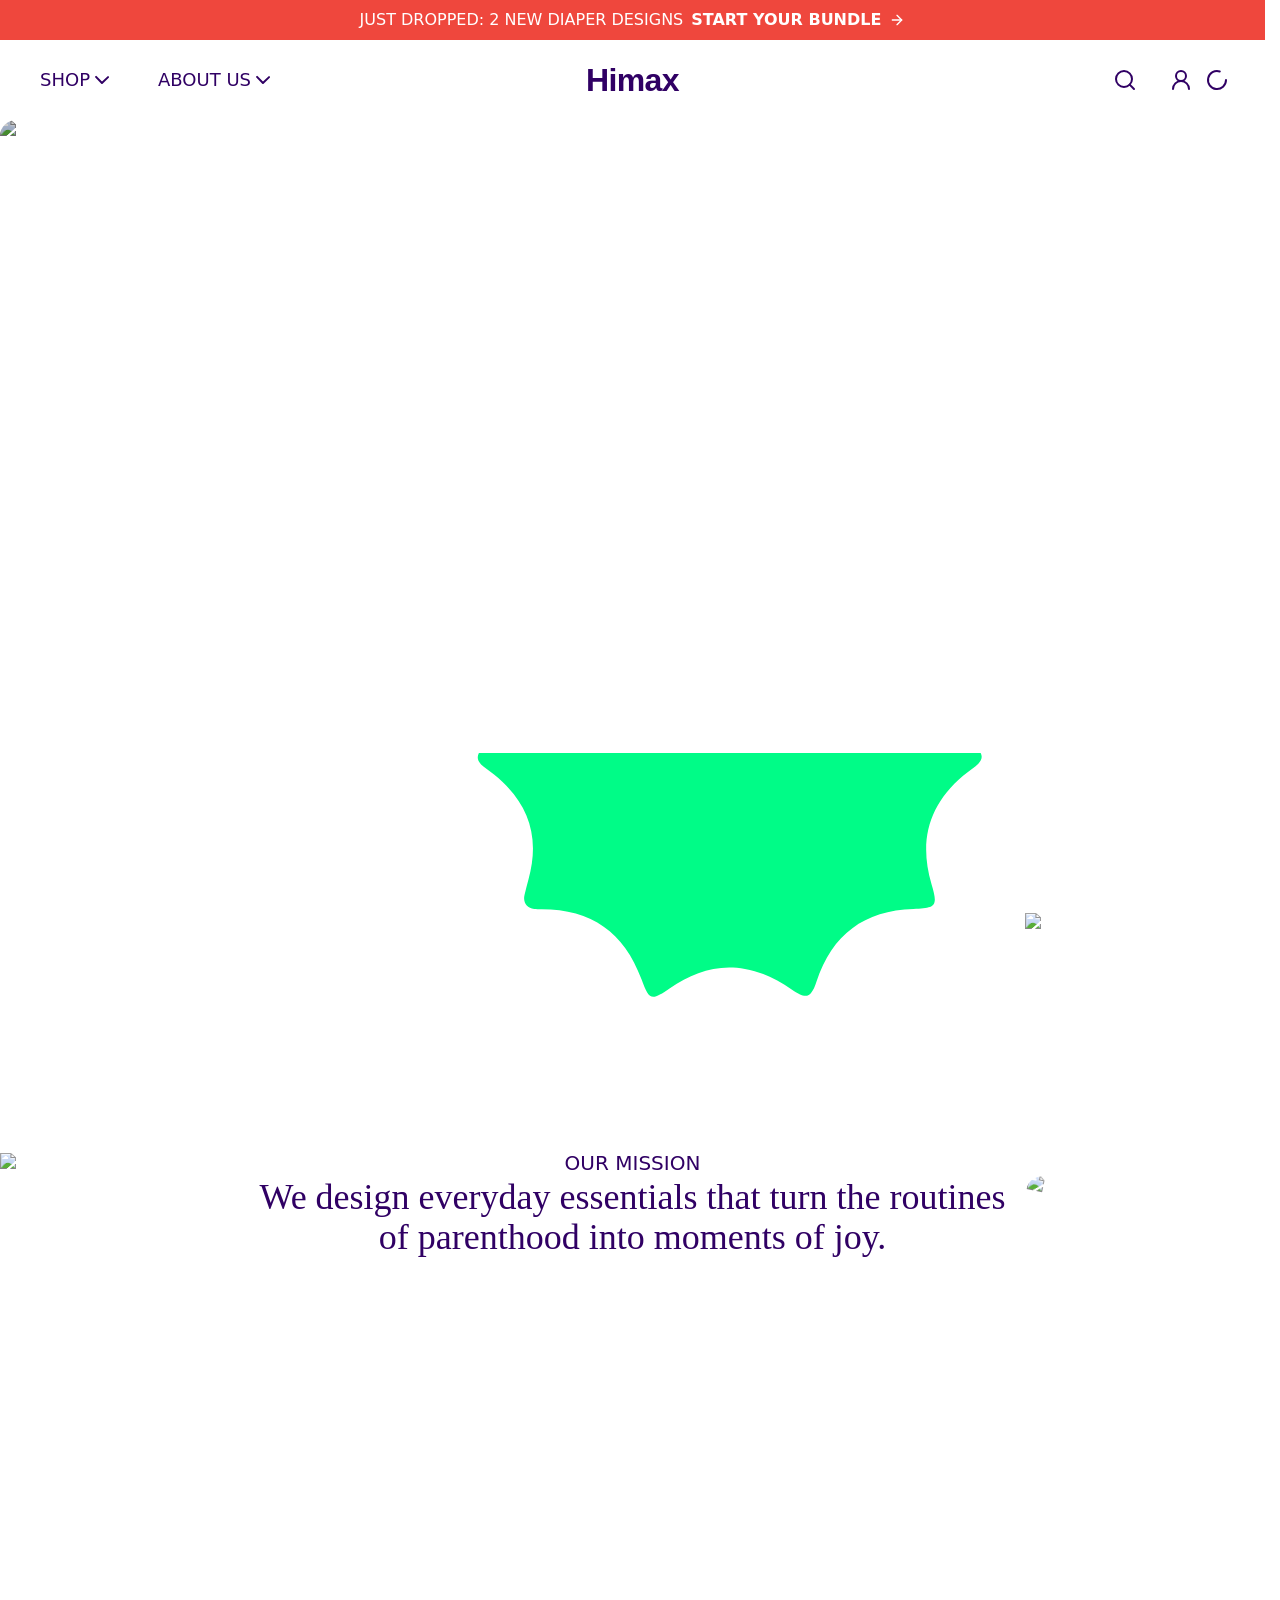
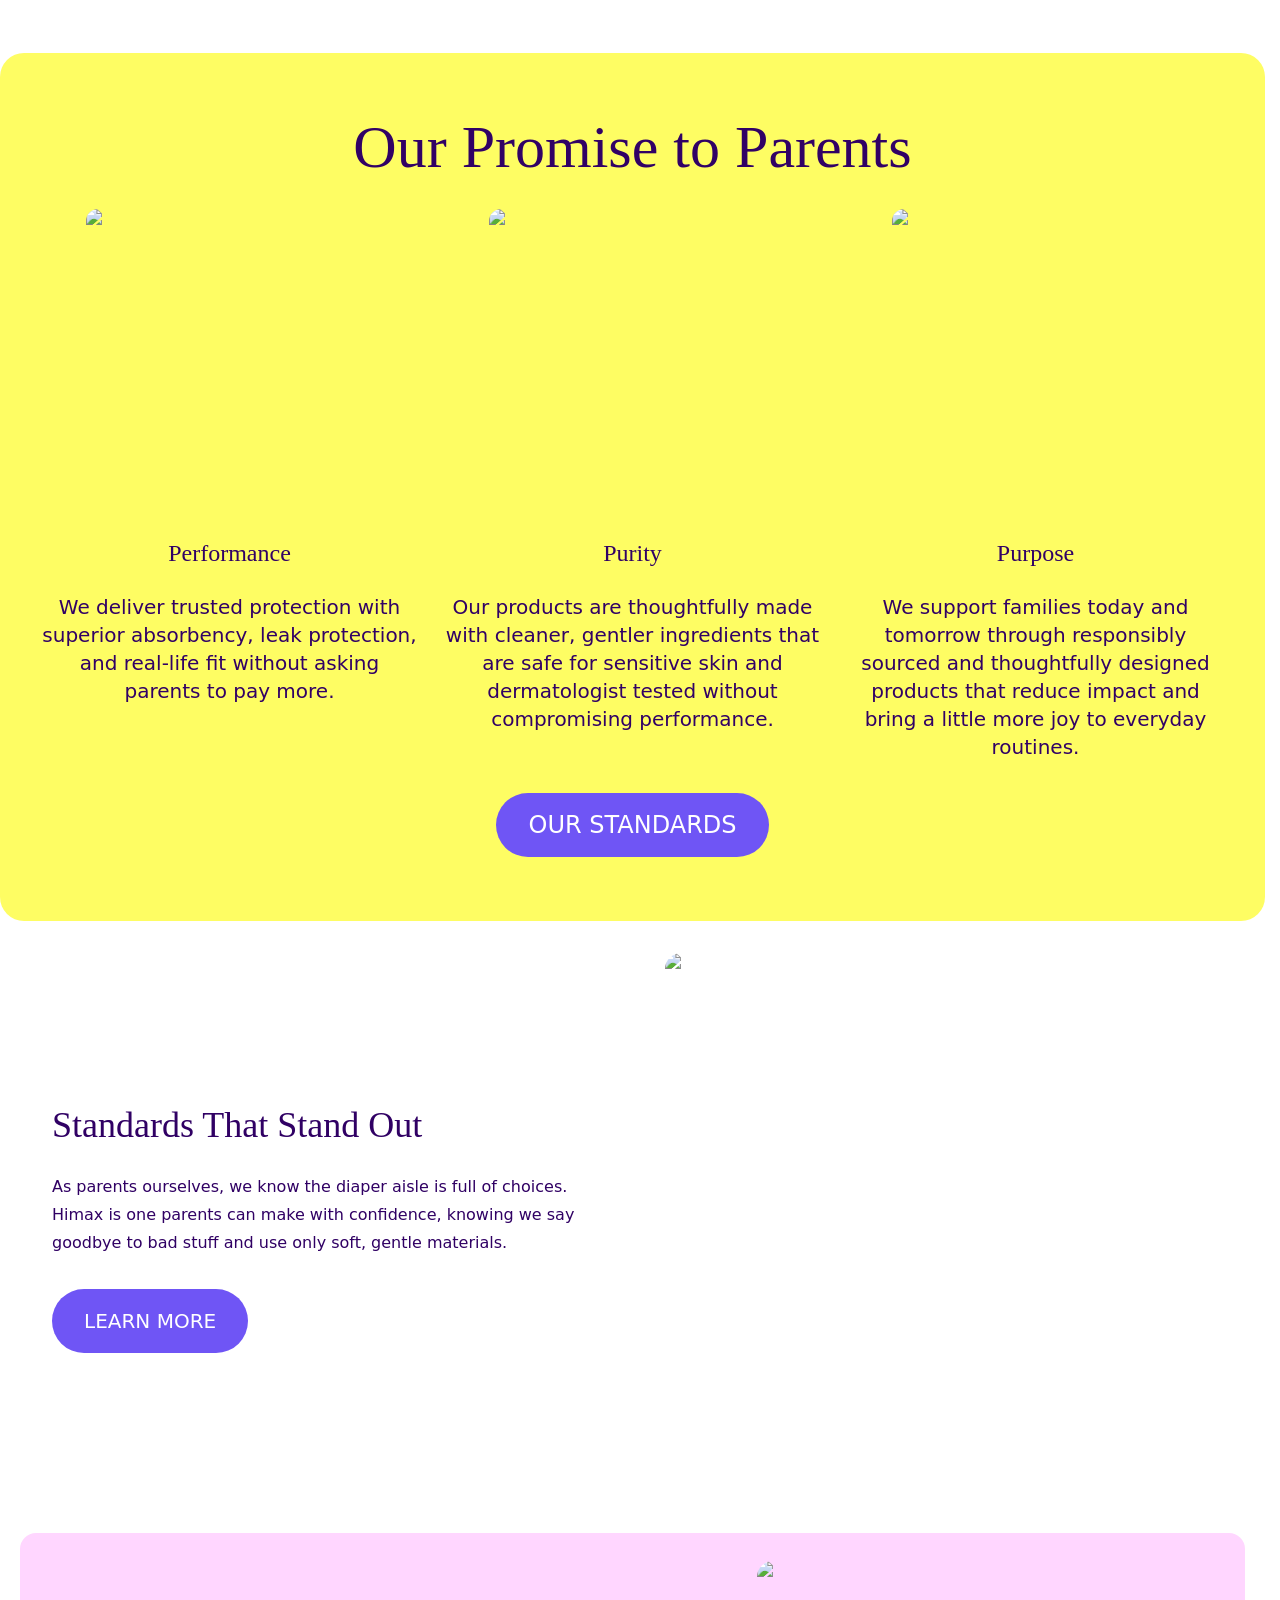
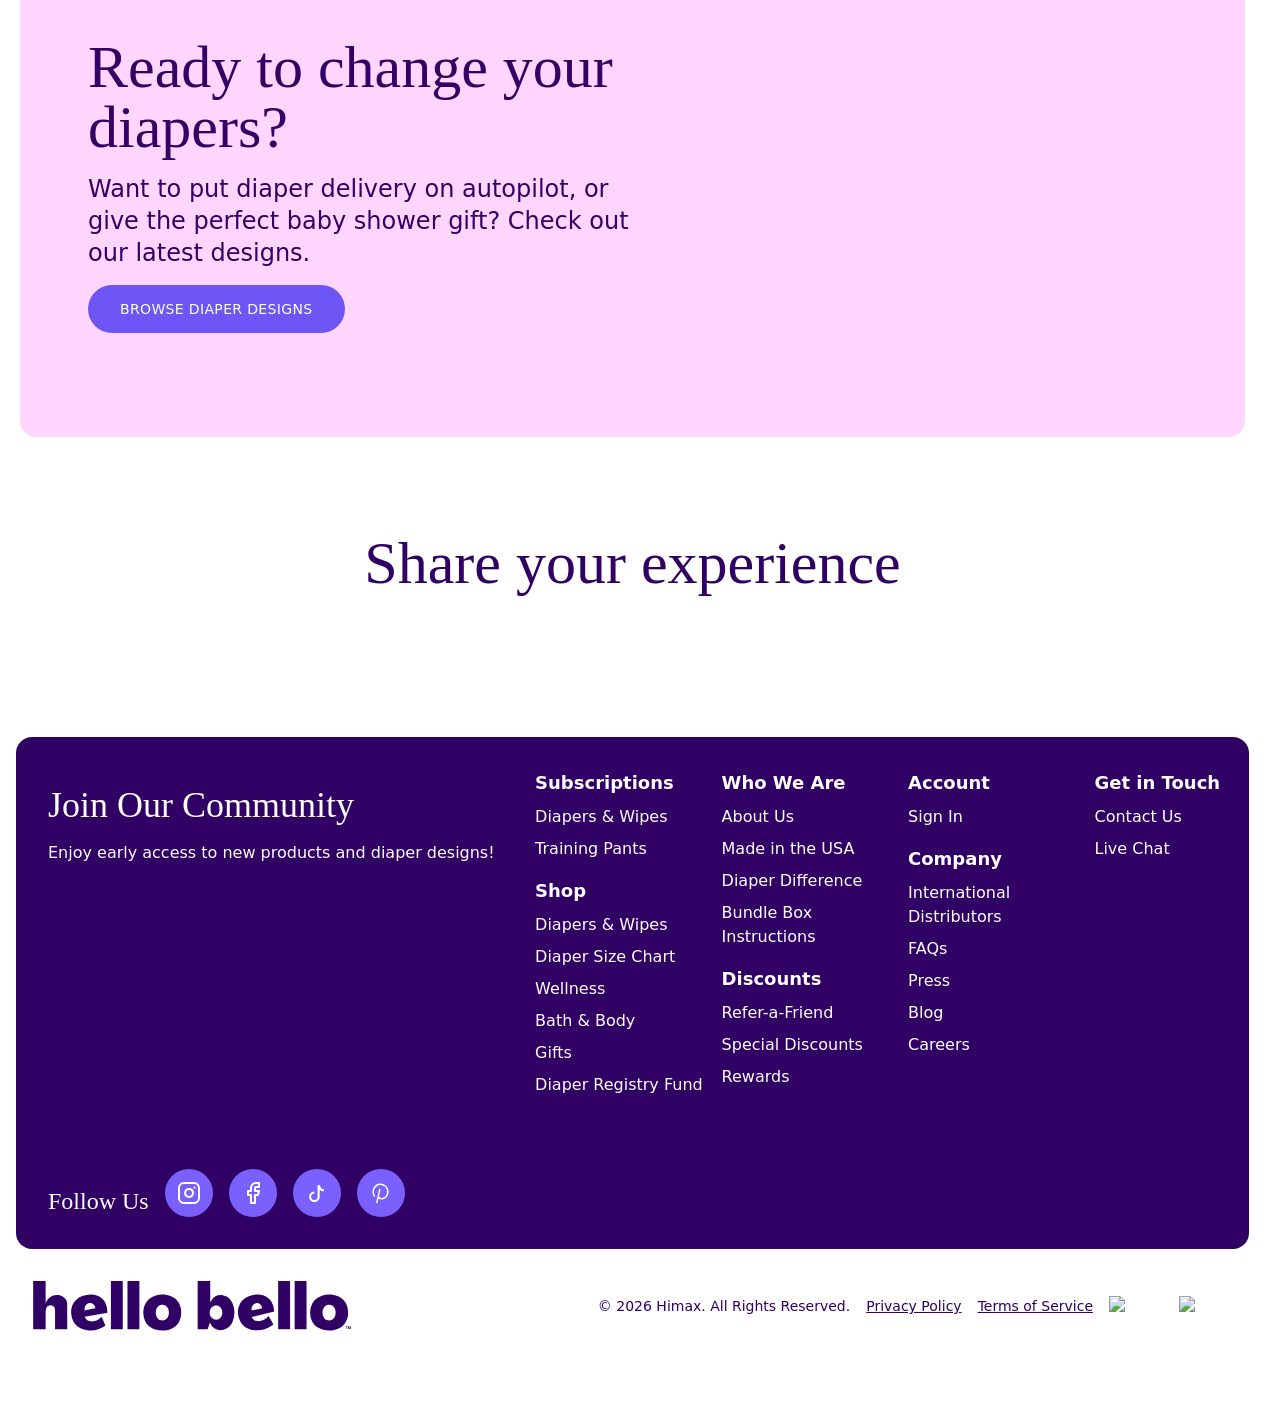
==== about/index.html @ 728b32a2 "Initial deploy: Himax baby products mirror site - 4 pages: homepage, collection, product, about - Br" ====
<!DOCTYPE html><html class="scroll-smooth" lang="en"><head>
<script>
(function(){
  // srcSet comma fix
  var desc = Object.getOwnPropertyDescriptor(HTMLImageElement.prototype, 'srcset');
  if (desc && desc.set) {
    var origSet = desc.set;
    Object.defineProperty(HTMLImageElement.prototype, 'srcset', {
      set: function(val) {
        if (val && val.indexOf('hellobellocdn.com/cdn-cgi/image/') !== -1) {
          val = val.replace(/(https:\/\/hellobellocdn\.com\/cdn-cgi\/image\/[^\s]+)/g, function(url) {
            return url.replace(/,/g, '%2C');
          });
        }
        return origSet.call(this, val);
      },
      get: desc.get, configurable: true
    });
  }
  var origSetAttr = Element.prototype.setAttribute;
  Element.prototype.setAttribute = function(name, val) {
    if ((name === 'srcset' || name === 'srcSet') && typeof val === 'string' &&
        val.indexOf('hellobellocdn.com/cdn-cgi/image/') !== -1) {
      val = val.replace(/(https:\/\/hellobellocdn\.com\/cdn-cgi\/image\/[^\s]+)/g, function(url) {
        return url.replace(/,/g, '%2C');
      });
    }
    return origSetAttr.call(this, name, val);
  };

  // Link rewriting
  function rewriteHref(href) {
    if (!href || href.startsWith('http') || href.startsWith('#') || href.startsWith('mailto:') || href.startsWith('tel:')) return href;
    var clean = href.split('?')[0].split('#')[0].replace(/\/+$/, '') || '/';
    if (clean === '/') return '/';
    if (clean.startsWith('/products/')) return '/products/diapers/';
    if (clean.startsWith('/collections/')) return '/collections/personal-care/';
    if (clean === '/about') return '/about/';
    return '/about/';
  }
  document.addEventListener('click', function(e) {
    var link = e.target.closest('a');
    if (!link) return;
    var href = link.getAttribute('href');
    if (!href || href.startsWith('http') || href.startsWith('#') || href.startsWith('mailto:') || href.startsWith('tel:')) return;
    var newHref = rewriteHref(href);
    if (newHref !== href) { e.preventDefault(); window.location.href = newHref; }
  }, true);

  // Brand replacement
  function replaceBrand() {
    var walker = document.createTreeWalker(document.body, NodeFilter.SHOW_TEXT, null, false);
    var node;
    while (node = walker.nextNode()) {
      if (node.nodeValue && /hello\s*bello/i.test(node.nodeValue)) {
        node.nodeValue = node.nodeValue.replace(/Hello\s*Bello/g, 'Himax').replace(/hello\s*bello/g, 'Himax').replace(/HELLO\s*BELLO/g, 'HIMAX');
      }
    }
    if (document.title) document.title = document.title.replace(/Hello\s*Bello/gi, 'Himax');
    document.querySelectorAll('a[href^="/"]').forEach(function(a) {
      var h = a.getAttribute('href'), n = rewriteHref(h);
      if (n !== h) a.href = n;
    });
  }
  if (document.readyState === 'loading') {
    document.addEventListener('DOMContentLoaded', function() { setTimeout(replaceBrand, 500); });
  } else { setTimeout(replaceBrand, 500); }
  window.addEventListener('load', function() { setTimeout(replaceBrand, 1000); });

  // MutationObserver
  new MutationObserver(function(muts) {
    muts.forEach(function(m) {
      m.addedNodes.forEach(function(n) {
        if (n.nodeType !== 1) return;
        var tw = document.createTreeWalker(n, NodeFilter.SHOW_TEXT, null, false);
        var t;
        while (t = tw.nextNode()) {
          if (t.nodeValue && /hello\s*bello/i.test(t.nodeValue))
            t.nodeValue = t.nodeValue.replace(/Hello\s*Bello/g, 'Himax').replace(/hello\s*bello/g, 'Himax').replace(/HELLO\s*BELLO/g, 'HIMAX');
        }
        if (n.tagName === 'A' && n.getAttribute('href') && n.getAttribute('href').startsWith('/'))
          n.href = rewriteHref(n.getAttribute('href'));
        n.querySelectorAll && n.querySelectorAll('a[href^="/"]').forEach(function(a) { a.href = rewriteHref(a.getAttribute('href')); });
      });
    });
  }).observe(document.documentElement, { childList: true, subtree: true });
})();
</script>
<style>
header a[href="/"] svg, nav a[href="/"] svg { display: none !important; }
header a[href="/"], nav a[href="/"] { position: relative; }
header a[href="/"]:first-of-type::after, nav a[href="/"]:first-of-type::after {
  content: "Himax"; font-family: 'Alexandria', sans-serif; font-weight: 800;
  font-size: 2rem; color: #300064; letter-spacing: -0.02em;
}
footer a[href="/"] svg { display: none !important; }
footer a[href="/"]::after {
  content: "Himax"; font-family: 'Alexandria', sans-serif; font-weight: 800;
  font-size: 1.5rem; color: white; letter-spacing: -0.02em;
}
</style>
<meta charSet="utf-8"/><meta name="viewport" content="width=device-width, initial-scale=1"/><link rel="preload" href="https://fonts.gstatic.com/s/alexandria/v3/UMBXrPdDqW66y0Y2usFeai3dA5E64Bc.woff2" as="font" crossorigin=""/><link rel="stylesheet" href="/_next/static/css/a4f887be39013489.css" data-precedence="next"/><link rel="stylesheet" href="/_next/static/css/f5759fca3979874e.css" data-precedence="next"/><link rel="preload" as="script" fetchPriority="low" href="/_next/static/chunks/webpack-7bf47e4a1160dbe4.js"/><script src="/_next/static/chunks/759d8a6e-0400990991eafb01.js" async=""></script><script src="/_next/static/chunks/7660-154ad2cc3046cc82.js" async=""></script><script src="/_next/static/chunks/main-app-99f1d359fd3e9ecb.js" async=""></script><script src="/_next/static/chunks/9707-d77ede2f79ef96d2.js" async=""></script><script src="/_next/static/chunks/4021-403efcb5bf317521.js" async=""></script><script src="/_next/static/chunks/7328-6381175c2ee00081.js" async=""></script><script src="/_next/static/chunks/1992-6f8e2cb59ace4083.js" async=""></script><script src="/_next/static/chunks/7612-ca6e0870dc12d7f3.js" async=""></script><script src="/_next/static/chunks/6382-1ec4a53df26f8c06.js" async=""></script><script src="/_next/static/chunks/2996-6a92b9cf3e8a8aff.js" async=""></script><script src="/_next/static/chunks/9376-1359407b948d166d.js" async=""></script><script src="/_next/static/chunks/3854-3710229b74a7ae3a.js" async=""></script><script src="/_next/static/chunks/3551-879b60b89c9efb21.js" async=""></script><script src="/_next/static/chunks/2287-6146ccb64164a847.js" async=""></script><script src="/_next/static/chunks/37-4fa042fb00428a82.js" async=""></script><script src="/_next/static/chunks/4503-1c1766adf94c5745.js" async=""></script><script src="/_next/static/chunks/2925-157d5395bc4a18fd.js" async=""></script><script src="/_next/static/chunks/7908-a8e70e252c40fde8.js" async=""></script><script src="/_next/static/chunks/3620-9440c4797dcca9e0.js" async=""></script><script src="/_next/static/chunks/7924-be2afcdbc40f482c.js" async=""></script><script src="/_next/static/chunks/8597-70cb4ccec0c9f65c.js" async=""></script><script src="/_next/static/chunks/2150-7aea0e69e710fa33.js" async=""></script><script src="/_next/static/chunks/2479-ff98abc7efad1224.js" async=""></script><script src="/_next/static/chunks/5074-a33f54b073ac875a.js" async=""></script><script src="/_next/static/chunks/8408-d812049877abf277.js" async=""></script><script src="/_next/static/chunks/app/(shop)/layout-1e95f26482fc99e4.js" async=""></script><script src="/_next/static/chunks/app/(shop)/(standard)/layout-20d9ea87b3ed80b7.js" async=""></script><script src="/_next/static/chunks/5976-264494703a078544.js" async=""></script><script src="/_next/static/chunks/4735-bd8d3ae7921d915c.js" async=""></script><script src="/_next/static/chunks/4767-2bfb778b2fcdab6c.js" async=""></script><script src="/_next/static/chunks/app/(shop)/(standard)/%5B...slug%5D/page-3ff57c3b1218c41d.js" async=""></script><link rel="preload" href="https://widget.taggbox.com/embed-lite.min.js" as="script"/><title>About Us | Himax</title><meta name="description" content="At Himax, we make premium baby essentials affordable so parents never have to choose between quality products for their kids &amp; their budget"/><link rel="canonical" href="https://www.Himax.com/about"/><meta property="og:title" content="About Us"/><meta property="og:description" content="At Himax, we make premium baby essentials affordable so parents never have to choose between quality products for their kids &amp; their budget"/><meta property="og:url" content="https://www.Himax.com/about"/><meta property="og:site_name" content="Himax"/><meta property="og:locale" content="en_US"/><meta property="og:type" content="website"/><meta name="twitter:card" content="summary"/><meta name="twitter:title" content="About Us"/><meta name="twitter:description" content="At Himax, we make premium baby essentials affordable so parents never have to choose between quality products for their kids &amp; their budget"/><link rel="stylesheet" href="https://use.typekit.net/cfs6bxw.css"/><script src="/_next/static/chunks/polyfills-42372ed130431b0a.js" noModule=""></script></head><body class="group/body variable_font_sans flex min-h-screen flex-col flex-nowrap bg-background font-sans antialiased" style="overflow:visible;--header-and-banner-height:var(--header-height)"><!--$!--><template data-dgst="BAILOUT_TO_CLIENT_SIDE_RENDERING"></template><!--/$--><!--$!--><template data-dgst="BAILOUT_TO_CLIENT_SIDE_RENDERING"></template><!--/$--><main class="flex flex-1 flex-col"><div class="sticky top-0 z-50 bg-white"><div id="site-banner" class="relative w-full" style="background-color:#ef473d"><div class="mx-auto flex max-w-[1024px] items-center justify-between py-2"><div class="relative w-full" role="region" aria-roledescription="carousel"><div class="overflow-hidden"><div class="flex -ml-4 items-center"><div role="group" aria-roledescription="slide" class="min-w-0 shrink-0 grow-0 basis-full pl-4 text-center text-xs lg:text-base"><span class="inline text-xs lg:text-base" style="color:#FFFFFF">JUST DROPPED: 2 NEW DIAPER DESIGNS</span><a class="ml-2 inline-flex items-center justify-start gap-2 whitespace-nowrap font-bold uppercase hover:underline hover:underline-offset-4" style="color:#FFFFFF" href="/about/"><span>Start your bundle</span><svg xmlns="http://www.w3.org/2000/svg" width="24" height="24" viewBox="0 0 24 24" fill="none" stroke="currentColor" stroke-width="2" stroke-linecap="round" stroke-linejoin="round" class="lucide lucide-arrow-right inline-block h-4 w-4" aria-hidden="true"><path d="M5 12h14"></path><path d="m12 5 7 7-7 7"></path></svg></a></div></div></div></div></div></div><!--$--><nav class="flex h-20 w-full items-center justify-between px-6"><div class="flex w-1/4 items-center gap-x-4"><div class="lg:hidden"><div style="--sidebar-width:24rem;--sidebar-width-icon:3rem" class="group/sidebar-wrapper min-h-svh has-[[data-variant=inset]]:bg-sidebar flex w-full"><button class="[&amp;_svg]:size-4 inline-flex items-center justify-center gap-2 whitespace-nowrap rounded-full text-sm font-medium ring-offset-background transition-colors focus-visible:outline-none focus-visible:ring-2 focus-visible:ring-ring focus-visible:ring-offset-2 disabled:pointer-events-none disabled:opacity-50 [&amp;_svg]:pointer-events-none [&amp;_svg]:shrink-0 hover:bg-accent hover:text-accent-foreground h-6 w-6 shrink-0 grow-0 text-grape-juice" data-sidebar="trigger"><svg xmlns="http://www.w3.org/2000/svg" width="24" height="24" viewBox="0 0 24 24" fill="none" stroke="currentColor" stroke-width="2" stroke-linecap="round" stroke-linejoin="round" class="lucide lucide-menu text-grape-juice" aria-hidden="true"><path d="M4 12h16"></path><path d="M4 18h16"></path><path d="M4 6h16"></path></svg><span class="sr-only">Toggle Sidebar</span></button><div class="group peer hidden text-sidebar-foreground md:block" data-state="collapsed" data-collapsible="offcanvas" data-variant="floating" data-side="left"><div class="fixed inset-y-0 z-[9999] hidden w-[--sidebar-width] transition-[left,right,width] duration-200 ease-linear md:flex left-0 group-data-[collapsible=offcanvas]:left-[calc(var(--sidebar-width)*-1)] p-2 group-data-[collapsible=icon]:w-[calc(var(--sidebar-width-icon)_+_theme(spacing.4)_+2px)] lg:hidden"><div data-sidebar="sidebar" class="flex h-full w-full flex-col bg-sidebar z-[9999]group-data-[variant=floating]:rounded-lg group-data-[variant=floating]:border group-data-[variant=floating]:border-sidebar-border group-data-[variant=floating]:shadow"><div data-sidebar="header" class="gap-2 flex flex-row items-center justify-between bg-[#F2EDFF] p-4"><svg width="134" height="22" viewBox="0 0 192 30" fill="none" xmlns="http://www.w3.org/2000/svg"><g clip-path="url(#clip0_2647_2098)"><path d="M144.767 26.0402C144.813 26.0015 144.824 25.9356 144.793 25.8854L142.047 21.174C142.005 21.1019 141.906 21.0977 141.852 21.1604C140.153 23.1178 137.843 24.3631 135.021 24.0651C133.608 23.9156 132.464 23.0477 131.849 21.5797L144.774 18.4722C145.259 18.3572 145.221 18.2067 145.187 17.7246C145.08 16.2117 144.933 15.302 144.453 14.087C143.373 11.3581 141.501 9.43627 138.663 8.56216C135.565 7.60754 132.561 8.05819 129.661 9.36413C126.936 10.5906 124.982 12.5688 124.041 15.4432C123.288 17.7435 123.436 20.0396 124.182 22.3168C125.483 26.2922 128.258 28.6228 132.324 29.3505C136.457 30.0897 140.284 29.1466 143.752 26.8087C144.106 26.5692 144.447 26.3152 144.769 26.0433L144.767 26.0412V26.0402ZM134.392 13.2872C136.175 12.9651 137.802 14.246 138.15 16.2943C136.05 16.7554 133.947 17.2165 131.802 17.6859C131.334 15.6721 132.559 13.6176 134.392 13.2872Z" fill="#300064"></path><path d="M107.156 25.6116C107.833 26.8057 108.52 27.7446 109.42 28.3866C110.919 29.4584 112.792 29.7438 114.896 29.2482C117.626 28.6072 119.413 26.8308 120.412 24.3099C121.837 20.7152 121.831 17.0472 120.358 13.4724C119.264 10.8155 117.315 9.02968 114.367 8.5393C111.648 8.08657 109.203 9.1677 107.806 11.3833C107.689 11.5705 107.506 11.8664 107.365 12.0901C107.123 12.4728 106.938 12.7614 106.938 12.7614V0.152656C106.938 0.065872 106.869 0 106.783 0H99.5489C99.462 0 99.394 0.0700543 99.394 0.154747V28.83C99.394 28.9167 99.4725 28.9847 99.5593 28.9847H105.235C105.302 28.9847 105.361 28.9429 105.383 28.8822L106.769 24.9383C106.769 24.9383 106.847 25.0627 106.93 25.2018C107.023 25.3607 107.065 25.4433 107.16 25.6106H107.156V25.6116ZM109.781 23.1587C107.782 22.7906 106.597 20.8689 106.597 18.9533C106.597 17.4644 107.309 15.62 109.011 15.0021C111.256 14.1844 113.515 15.3984 114.075 17.7227C114.547 19.68 113.884 21.6562 112.437 22.6087C111.657 23.1221 110.702 23.3302 109.781 23.1608V23.1587Z" fill="#300064"></path><path d="M157.578 0.289944V28.7226C157.578 28.8533 157.684 28.9578 157.815 28.9578H164.489C164.62 28.9578 164.726 28.8533 164.726 28.7226V0.289944C164.726 0.159246 164.622 0.0546875 164.491 0.0546875H157.815C157.684 0.0546875 157.579 0.159246 157.579 0.289944H157.578Z" fill="#300064"></path><path d="M188.581 23.9707C189.688 21.6568 189.875 19.2153 189.454 16.7342C188.855 13.2199 186.947 10.6311 183.632 9.21953C180.33 7.81322 176.925 7.77976 173.564 8.96336C170.467 10.0529 168.403 12.236 167.414 15.3906C166.908 17.006 166.797 18.6654 166.977 20.3352C167.323 23.5754 168.772 26.1904 171.559 27.9732C173.608 29.2843 175.893 29.7538 178.64 29.7371C179.865 29.7778 181.392 29.5374 182.867 29.0125C185.442 28.0945 187.393 26.4602 188.581 23.9748V23.9707ZM177.561 23.5953C175.407 23.2346 174.321 21.1058 174.302 18.979C174.289 17.6313 174.704 16.2866 175.546 15.3895C177.441 13.3736 180.8 14.048 181.77 16.6683C182.41 18.3904 182.381 20.1511 181.513 21.7927C180.733 23.267 179.301 23.887 177.563 23.5974L177.561 23.5953Z" fill="#300064"></path><path d="M154.608 0.0556641H147.935C147.805 0.0556641 147.699 0.161268 147.699 0.290921V28.7215C147.699 28.8511 147.805 28.9567 147.935 28.9567H154.608C154.739 28.9567 154.844 28.8511 154.844 28.7215V0.290921C154.844 0.161268 154.739 0.0556641 154.608 0.0556641Z" fill="#300064"></path><path d="M44.0305 26.6506L41.8882 21.6882C41.8536 21.6077 41.749 21.591 41.6884 21.6558C39.7113 23.7721 37.2981 24.6326 34.4036 24.0544C33.027 23.7783 32.0761 22.7976 31.5929 21.3557C31.8607 21.3118 32.0709 21.2794 32.278 21.2449C36.3545 20.5841 40.5984 19.8731 44.678 19.2353C45.1937 19.1547 45.2062 19.0052 45.1832 18.4918C45.1048 16.6067 45.0221 16.2867 44.7334 15.1627C43.974 12.2204 42.2145 10.0487 39.3368 8.90904C36.2802 7.69826 33.2132 7.93247 30.187 9.04811C27.3804 10.0832 25.3029 11.9308 24.17 14.7319C23.2799 16.935 23.2673 19.1955 23.8092 21.4874C24.6052 24.8574 26.5634 27.3385 29.7696 28.5786C34.8116 30.5307 39.5806 29.7664 43.9834 26.8001C44.0315 26.7677 44.0504 26.7039 44.0273 26.6506H44.0305ZM34.4591 13.2378C36.2279 13.0307 37.7876 14.3858 37.9958 16.3557C35.8765 16.7802 33.754 17.2079 31.596 17.6428C31.3042 15.3488 32.5531 13.4636 34.4611 13.2399L34.4591 13.2378Z" fill="#300064"></path><path d="M64.1954 0.0351562H57.5278C57.3981 0.0351562 57.2925 0.14076 57.2925 0.270413V28.724C57.2925 28.8536 57.3981 28.9592 57.5278 28.9592H64.1954C64.3251 28.9592 64.4308 28.8536 64.4308 28.724V0.270413C64.4308 0.14076 64.3251 0.0351562 64.1954 0.0351562Z" fill="#300064"></path><path d="M8.18131 28.764V18.42C8.18968 17.7111 8.30056 16.9583 8.56208 16.3037C9.07151 15.0312 10.5182 14.3903 11.8885 14.6946C13.0151 14.9445 13.807 15.8991 13.8248 17.3274V28.7629C13.8248 28.8936 13.9294 28.9961 14.0602 28.9961H20.9191C21.0499 28.9961 21.1545 28.8894 21.1545 28.7608L21.1106 13.7818C21.0478 11.7293 20.0269 10.1201 18.1785 9.12264C15.9315 7.91185 12.2568 7.98818 9.94497 10.4443C8.55894 11.9185 8.17399 13.5476 8.17399 13.5476V0.281163C8.17399 0.150465 8.06939 0.0459061 7.93863 0.0459061H0.939464C0.808707 0.0448605 0.704102 0.150465 0.704102 0.281163V28.7671C0.704102 28.8978 0.808707 29.0024 0.939464 29.0024H7.94595C8.07671 29.0024 8.18131 28.8978 8.18131 28.7671V28.765V28.764Z" fill="#300064"></path><path d="M54.2134 0.0439453H47.5835C47.4538 0.0439453 47.3481 0.14955 47.3481 0.279202V28.7286C47.3481 28.8582 47.4538 28.9638 47.5835 28.9638H54.2134C54.3431 28.9638 54.4488 28.8582 54.4488 28.7286V0.280248C54.4488 0.150595 54.3431 0.0449909 54.2134 0.0449909V0.0439453Z" fill="#300064"></path><path d="M67.6647 14.4084C66.7097 16.6564 66.5873 19.009 67.0361 21.3909C67.5601 24.1679 68.9922 26.3699 71.3667 27.9164C73.4379 29.2662 75.7612 29.7555 78.55 29.7336C79.7352 29.7754 81.2237 29.5422 82.6652 29.0425C85.2887 28.1318 87.2856 26.4923 88.4781 23.9567C89.6225 21.5236 89.8098 18.9735 89.2784 16.372C88.5869 12.9864 86.6664 10.5377 83.4591 9.18991C80.4549 7.92684 77.3512 7.84633 74.2287 8.71626C71.1481 9.57678 68.9169 11.4599 67.6616 14.4084H67.6658H67.6647ZM81.752 16.7202C82.3848 18.4298 82.3388 20.1665 81.4821 21.7871C80.7038 23.2614 79.2613 23.8637 77.506 23.6023C76.1483 23.3984 75.1106 22.38 74.6409 21.1211C73.9725 19.329 74.0865 16.8352 75.4694 15.3934C77.4182 13.3608 80.7666 14.0561 81.752 16.7213V16.7202Z" fill="#300064"></path><path d="M190.851 27.1367L190.424 28.3308L189.998 27.1367H189.547V28.7501H189.87V27.5915L190.257 28.7501H190.593L190.98 27.5915V28.7501H191.296V27.1367H190.851Z" fill="#300064"></path><path d="M188.153 27.4128H188.568V28.7459H188.886V27.4128H189.303V27.1367H188.153V27.4128Z" fill="#300064"></path></g><defs><clipPath id="clip0_2647_2098"><rect width="190.592" height="29.7407" fill="white" transform="translate(0.704102)"></rect></clipPath></defs></svg><button class="[&amp;_svg]:size-4 inline-flex items-center justify-center gap-2 whitespace-nowrap rounded-full text-sm font-medium ring-offset-background transition-colors focus-visible:outline-none focus-visible:ring-2 focus-visible:ring-ring focus-visible:ring-offset-2 disabled:pointer-events-none disabled:opacity-50 [&amp;_svg]:pointer-events-none [&amp;_svg]:shrink-0 hover:bg-accent hover:text-accent-foreground h-7 w-7" data-sidebar="trigger"><svg xmlns="http://www.w3.org/2000/svg" width="24" height="24" viewBox="0 0 24 24" fill="none" stroke="currentColor" stroke-width="2" stroke-linecap="round" stroke-linejoin="round" class="lucide lucide-circle-x text-grape-juice" aria-hidden="true"><circle cx="12" cy="12" r="10"></circle><path d="m15 9-6 6"></path><path d="m9 9 6 6"></path></svg><span class="sr-only">Toggle Sidebar</span></button></div><div data-sidebar="content" class="flex z-[9999] min-h-0 flex-1 flex-col gap-2 overflow-auto group-data-[collapsible=icon]:overflow-hidden"><div class="relative"><div class="my-4 flex w-full flex-row gap-x-4 px-4"><button class="text-xl text-grape-juice">Shop</button><button class="text-xl text-grape-juice">About Us</button></div><div role="region" aria-roledescription="carousel" class="overflow-hidden"><div class="flex [backface-visibility:hidden] -ml-2 w-full"><div role="group" aria-roledescription="slide" class="w-full min-w-0 shrink-0 px-6"><div class="relative h-[73vh]"><div data-orientation="vertical"><div data-state="closed" data-orientation="vertical" class="border-b border-none border-black"><div data-state="closed" id="radix-:R2ll5jmkva:" hidden="" role="region" aria-labelledby="radix-:Rll5jmkva:" data-orientation="vertical" class="overflow-hidden transition-all data-[state=closed]:animate-accordion-up data-[state=open]:animate-accordion-down text-lg md:text-xl" style="--radix-accordion-content-height:var(--radix-collapsible-content-height);--radix-accordion-content-width:var(--radix-collapsible-content-width)"></div></div><div data-state="open" data-orientation="vertical" class="border-b border-black"><div data-orientation="vertical" data-state="open" class="flex"><button type="button" aria-controls="radix-:Rjll5jmkva:" aria-expanded="true" data-state="open" data-orientation="vertical" id="radix-:R3ll5jmkva:" class="flex flex-1 items-center justify-between py-2 text-left transition-all hover:underline md:text-4xl font-new-kansas text-xl text-grape-juice [&amp;[data-state=open]&gt;svg]:rotate-180" data-radix-collection-item="">Subscriptions<svg xmlns="http://www.w3.org/2000/svg" width="24" height="24" viewBox="0 0 24 24" fill="none" stroke="currentColor" stroke-width="2" stroke-linecap="round" stroke-linejoin="round" class="lucide lucide-circle-chevron-down transition-transform duration-200" aria-hidden="true"><circle cx="12" cy="12" r="10"></circle><path d="m16 10-4 4-4-4"></path></svg></button></div><div data-state="open" id="radix-:Rjll5jmkva:" role="region" aria-labelledby="radix-:R3ll5jmkva:" data-orientation="vertical" class="overflow-hidden transition-all data-[state=closed]:animate-accordion-up data-[state=open]:animate-accordion-down text-lg md:text-xl" style="--radix-accordion-content-height:var(--radix-collapsible-content-height);--radix-accordion-content-width:var(--radix-collapsible-content-width)"><div class="pb-4 pt-0"><a class="block font-agrandir  text-grape-juice" href="/about/">Diaper &amp; Wipes</a><a class="block font-agrandir  text-grape-juice" href="/about/">Training Pants</a></div></div></div><div data-state="closed" data-orientation="vertical" class="border-b border-black"><div data-orientation="vertical" data-state="closed" class="flex"><button type="button" aria-controls="radix-:Rlll5jmkva:" aria-expanded="false" data-state="closed" data-orientation="vertical" id="radix-:R5ll5jmkva:" class="flex flex-1 items-center justify-between py-2 text-left transition-all hover:underline md:text-4xl font-new-kansas text-xl text-grape-juice [&amp;[data-state=open]&gt;svg]:rotate-180" data-radix-collection-item="">Diapers &amp; Wipes<svg xmlns="http://www.w3.org/2000/svg" width="24" height="24" viewBox="0 0 24 24" fill="none" stroke="currentColor" stroke-width="2" stroke-linecap="round" stroke-linejoin="round" class="lucide lucide-circle-chevron-down transition-transform duration-200" aria-hidden="true"><circle cx="12" cy="12" r="10"></circle><path d="m16 10-4 4-4-4"></path></svg></button></div><div data-state="closed" id="radix-:Rlll5jmkva:" hidden="" role="region" aria-labelledby="radix-:R5ll5jmkva:" data-orientation="vertical" class="overflow-hidden transition-all data-[state=closed]:animate-accordion-up data-[state=open]:animate-accordion-down text-lg md:text-xl" style="--radix-accordion-content-height:var(--radix-collapsible-content-height);--radix-accordion-content-width:var(--radix-collapsible-content-width)"></div></div><div data-state="closed" data-orientation="vertical" class="border-b border-black"><div data-orientation="vertical" data-state="closed" class="flex"><button type="button" aria-controls="radix-:Rnll5jmkva:" aria-expanded="false" data-state="closed" data-orientation="vertical" id="radix-:R7ll5jmkva:" class="flex flex-1 items-center justify-between py-2 text-left transition-all hover:underline md:text-4xl font-new-kansas text-xl text-grape-juice [&amp;[data-state=open]&gt;svg]:rotate-180" data-radix-collection-item="">Wellness<svg xmlns="http://www.w3.org/2000/svg" width="24" height="24" viewBox="0 0 24 24" fill="none" stroke="currentColor" stroke-width="2" stroke-linecap="round" stroke-linejoin="round" class="lucide lucide-circle-chevron-down transition-transform duration-200" aria-hidden="true"><circle cx="12" cy="12" r="10"></circle><path d="m16 10-4 4-4-4"></path></svg></button></div><div data-state="closed" id="radix-:Rnll5jmkva:" hidden="" role="region" aria-labelledby="radix-:R7ll5jmkva:" data-orientation="vertical" class="overflow-hidden transition-all data-[state=closed]:animate-accordion-up data-[state=open]:animate-accordion-down text-lg md:text-xl" style="--radix-accordion-content-height:var(--radix-collapsible-content-height);--radix-accordion-content-width:var(--radix-collapsible-content-width)"></div></div><div data-state="closed" data-orientation="vertical" class="border-b border-black"><div data-orientation="vertical" data-state="closed" class="flex"><button type="button" aria-controls="radix-:Rpll5jmkva:" aria-expanded="false" data-state="closed" data-orientation="vertical" id="radix-:R9ll5jmkva:" class="flex flex-1 items-center justify-between py-2 text-left transition-all hover:underline md:text-4xl font-new-kansas text-xl text-grape-juice [&amp;[data-state=open]&gt;svg]:rotate-180" data-radix-collection-item="">Skincare<svg xmlns="http://www.w3.org/2000/svg" width="24" height="24" viewBox="0 0 24 24" fill="none" stroke="currentColor" stroke-width="2" stroke-linecap="round" stroke-linejoin="round" class="lucide lucide-circle-chevron-down transition-transform duration-200" aria-hidden="true"><circle cx="12" cy="12" r="10"></circle><path d="m16 10-4 4-4-4"></path></svg></button></div><div data-state="closed" id="radix-:Rpll5jmkva:" hidden="" role="region" aria-labelledby="radix-:R9ll5jmkva:" data-orientation="vertical" class="overflow-hidden transition-all data-[state=closed]:animate-accordion-up data-[state=open]:animate-accordion-down text-lg md:text-xl" style="--radix-accordion-content-height:var(--radix-collapsible-content-height);--radix-accordion-content-width:var(--radix-collapsible-content-width)"></div></div><div data-state="closed" data-orientation="vertical" class="border-b-0 border-black"><div data-orientation="vertical" data-state="closed" class="flex"><button type="button" aria-controls="radix-:Rrll5jmkva:" aria-expanded="false" data-state="closed" data-orientation="vertical" id="radix-:Rbll5jmkva:" class="flex flex-1 items-center justify-between py-2 text-left transition-all hover:underline md:text-4xl font-new-kansas text-xl text-grape-juice [&amp;[data-state=open]&gt;svg]:rotate-180" data-radix-collection-item="">Gifts<svg xmlns="http://www.w3.org/2000/svg" width="24" height="24" viewBox="0 0 24 24" fill="none" stroke="currentColor" stroke-width="2" stroke-linecap="round" stroke-linejoin="round" class="lucide lucide-circle-chevron-down transition-transform duration-200" aria-hidden="true"><circle cx="12" cy="12" r="10"></circle><path d="m16 10-4 4-4-4"></path></svg></button></div><div data-state="closed" id="radix-:Rrll5jmkva:" hidden="" role="region" aria-labelledby="radix-:Rbll5jmkva:" data-orientation="vertical" class="overflow-hidden transition-all data-[state=closed]:animate-accordion-up data-[state=open]:animate-accordion-down text-lg md:text-xl" style="--radix-accordion-content-height:var(--radix-collapsible-content-height);--radix-accordion-content-width:var(--radix-collapsible-content-width)"></div></div></div></div></div><div role="group" aria-roledescription="slide" class="w-full min-w-0 shrink-0 px-6"><div class="relative h-[73vh]"><div data-orientation="vertical"><h3 class="mb-8 w-64 font-new-kansas text-4xl text-grape-juice">Designed for real life.</h3><div data-state="closed" data-orientation="vertical" class="border-b border-black"><div data-orientation="vertical" data-state="closed" class="flex"><button type="button" aria-controls="radix-:Rbml5jmkva:" aria-expanded="false" data-state="closed" data-orientation="vertical" id="radix-:R3ml5jmkva:" class="flex flex-1 items-center justify-between py-2 text-left transition-all hover:underline md:text-4xl font-new-kansas text-xl text-grape-juice [&amp;[data-state=open]&gt;svg]:rotate-180" data-radix-collection-item="">Who We Are<svg xmlns="http://www.w3.org/2000/svg" width="24" height="24" viewBox="0 0 24 24" fill="none" stroke="currentColor" stroke-width="2" stroke-linecap="round" stroke-linejoin="round" class="lucide lucide-circle-chevron-down transition-transform duration-200" aria-hidden="true"><circle cx="12" cy="12" r="10"></circle><path d="m16 10-4 4-4-4"></path></svg></button></div><div data-state="closed" id="radix-:Rbml5jmkva:" hidden="" role="region" aria-labelledby="radix-:R3ml5jmkva:" data-orientation="vertical" class="overflow-hidden transition-all data-[state=closed]:animate-accordion-up data-[state=open]:animate-accordion-down text-lg md:text-xl" style="--radix-accordion-content-height:var(--radix-collapsible-content-height);--radix-accordion-content-width:var(--radix-collapsible-content-width)"></div></div><div data-state="closed" data-orientation="vertical" class="border-b border-black"><div data-orientation="vertical" data-state="closed" class="flex"><button type="button" aria-controls="radix-:Rdml5jmkva:" aria-expanded="false" data-state="closed" data-orientation="vertical" id="radix-:R5ml5jmkva:" class="flex flex-1 items-center justify-between py-2 text-left transition-all hover:underline md:text-4xl font-new-kansas text-xl text-grape-juice [&amp;[data-state=open]&gt;svg]:rotate-180" data-radix-collection-item="">Discounts<svg xmlns="http://www.w3.org/2000/svg" width="24" height="24" viewBox="0 0 24 24" fill="none" stroke="currentColor" stroke-width="2" stroke-linecap="round" stroke-linejoin="round" class="lucide lucide-circle-chevron-down transition-transform duration-200" aria-hidden="true"><circle cx="12" cy="12" r="10"></circle><path d="m16 10-4 4-4-4"></path></svg></button></div><div data-state="closed" id="radix-:Rdml5jmkva:" hidden="" role="region" aria-labelledby="radix-:R5ml5jmkva:" data-orientation="vertical" class="overflow-hidden transition-all data-[state=closed]:animate-accordion-up data-[state=open]:animate-accordion-down text-lg md:text-xl" style="--radix-accordion-content-height:var(--radix-collapsible-content-height);--radix-accordion-content-width:var(--radix-collapsible-content-width)"></div></div><div data-state="closed" data-orientation="vertical" class="border-b-0 border-black"><div data-orientation="vertical" data-state="closed" class="flex"><button type="button" aria-controls="radix-:Rfml5jmkva:" aria-expanded="false" data-state="closed" data-orientation="vertical" id="radix-:R7ml5jmkva:" class="flex flex-1 items-center justify-between py-2 text-left transition-all hover:underline md:text-4xl font-new-kansas text-xl text-grape-juice [&amp;[data-state=open]&gt;svg]:rotate-180" data-radix-collection-item="">Get in Touch<svg xmlns="http://www.w3.org/2000/svg" width="24" height="24" viewBox="0 0 24 24" fill="none" stroke="currentColor" stroke-width="2" stroke-linecap="round" stroke-linejoin="round" class="lucide lucide-circle-chevron-down transition-transform duration-200" aria-hidden="true"><circle cx="12" cy="12" r="10"></circle><path d="m16 10-4 4-4-4"></path></svg></button></div><div data-state="closed" id="radix-:Rfml5jmkva:" hidden="" role="region" aria-labelledby="radix-:R7ml5jmkva:" data-orientation="vertical" class="overflow-hidden transition-all data-[state=closed]:animate-accordion-up data-[state=open]:animate-accordion-down text-lg md:text-xl" style="--radix-accordion-content-height:var(--radix-collapsible-content-height);--radix-accordion-content-width:var(--radix-collapsible-content-width)"></div></div></div><div class="absolute bottom-0"><div class="flex justify-center gap-x-4"><a class="flex h-12 w-12 items-center justify-center rounded-full bg-[#7A60FF]" target="_blank" rel="noopener" href="https://www.instagram.com/Himax"><svg xmlns="http://www.w3.org/2000/svg" width="24" height="24" viewBox="0 0 24 24" fill="none" stroke="#FFFFFF" stroke-width="2" stroke-linecap="round" stroke-linejoin="round" class="lucide lucide-instagram" aria-hidden="true" focusable="false"><rect width="20" height="20" x="2" y="2" rx="5" ry="5"></rect><path d="M16 11.37A4 4 0 1 1 12.63 8 4 4 0 0 1 16 11.37z"></path><line x1="17.5" x2="17.51" y1="6.5" y2="6.5"></line></svg><span style="position:absolute;border:0;width:1px;height:1px;padding:0;margin:-1px;overflow:hidden;clip:rect(0, 0, 0, 0);white-space:nowrap;word-wrap:normal">Instagram logo</span></a><a class="flex h-12 w-12 items-center justify-center rounded-full bg-[#7A60FF]" target="_blank" rel="noopener" href="https://www.facebook.com/Himax"><svg xmlns="http://www.w3.org/2000/svg" width="24" height="24" viewBox="0 0 24 24" fill="none" stroke="#FFFFFF" stroke-width="2" stroke-linecap="round" stroke-linejoin="round" class="lucide lucide-facebook" aria-hidden="true" focusable="false"><path d="M18 2h-3a5 5 0 0 0-5 5v3H7v4h3v8h4v-8h3l1-4h-4V7a1 1 0 0 1 1-1h3z"></path></svg><span style="position:absolute;border:0;width:1px;height:1px;padding:0;margin:-1px;overflow:hidden;clip:rect(0, 0, 0, 0);white-space:nowrap;word-wrap:normal">Facebook logo</span></a><a class="flex h-12 w-12 items-center justify-center rounded-full bg-[#7A60FF]" target="_blank" rel="noopener" href="https://www.tiktok.com/@Himax"><svg aria-hidden="true" focusable="false" data-prefix="fab" data-icon="tiktok" role="img" xmlns="http://www.w3.org/2000/svg" width="17" height="17" viewBox="0 0 16 16" stroke-linejoin="round" stroke-linecap="round" stroke-width="2" fill="#FFFFFF"><path d="M9 0h1.98c.144.715.54 1.617 1.235 2.512C12.895 3.389 13.797 4 15 4v2c-1.753 0-3.07-.814-4-1.829V11a5 5 0 1 1-5-5v2a3 3 0 1 0 3 3z"></path></svg><span style="position:absolute;border:0;width:1px;height:1px;padding:0;margin:-1px;overflow:hidden;clip:rect(0, 0, 0, 0);white-space:nowrap;word-wrap:normal">tiktok logo</span></a><a class="flex h-12 w-12 items-center justify-center rounded-full bg-[#7A60FF]" target="_blank" rel="noopener" href="https://www.pinterest.com/MyHimax"><svg aria-hidden="true" focusable="false" data-prefix="fab" data-icon="pinterest" role="img" xmlns="http://www.w3.org/2000/svg" width="17" height="21" viewBox="0 0 19 23" stroke-linejoin="round" stroke-linecap="round" stroke-width="2" fill="#FFFFFF"><path d="M18.5 9.64569C18.5 12.0361 17.692 14.2151 16.2295 15.7911C14.767 17.3671 12.9977 18.1075 11.1364 18.1075C9.275 18.1075 8.08864 17.4834 7.31136 16.8382L6.20682 21.6826C6.16352 21.8682 6.06151 22.0335 5.91699 22.1523C5.77246 22.2712 5.5937 22.3366 5.40909 22.3384L5.225 22.3172C5.12021 22.2923 5.0212 22.2462 4.93363 22.1817C4.84606 22.1171 4.77165 22.0354 4.71466 21.9411C4.65767 21.8468 4.61921 21.7418 4.60149 21.6321C4.58376 21.5224 4.58712 21.4102 4.61136 21.3018L7.88409 6.91676C7.93292 6.69795 8.06379 6.50816 8.24791 6.38915C8.43204 6.27013 8.65434 6.23164 8.86591 6.28213C9.07748 6.33262 9.26099 6.46797 9.37607 6.6584C9.49115 6.84883 9.52837 7.07874 9.47955 7.29755L7.75114 14.892C8.06818 15.3574 9.01932 16.4151 11.1364 16.4151C13.9489 16.4151 16.8636 13.8872 16.8636 9.64569C16.8636 8.45598 16.5941 7.28281 16.0767 6.22024C15.5592 5.15768 14.8083 4.23526 13.884 3.52695C12.9598 2.81863 11.8879 2.34412 10.7544 2.14146C9.62085 1.93879 8.45717 2.0136 7.35663 2.3599C6.25609 2.7062 5.2493 3.31434 4.41698 4.13559C3.58466 4.95683 2.94996 5.96833 2.56376 7.08899C2.17755 8.20965 2.05059 9.40831 2.19305 10.5889C2.33551 11.7694 2.74342 12.899 3.38409 13.8872C3.44388 13.9795 3.48549 14.0832 3.50654 14.1922C3.52759 14.3012 3.52766 14.4134 3.50677 14.5224C3.48588 14.6314 3.44442 14.7351 3.38476 14.8276C3.32511 14.92 3.24842 14.9994 3.15909 15.0612C3.07023 15.1245 2.97003 15.1687 2.8644 15.1912C2.75876 15.2138 2.64983 15.2142 2.54402 15.1925C2.43822 15.1708 2.33769 15.1274 2.24835 15.0649C2.15902 15.0024 2.08269 14.922 2.02387 14.8285C1.24115 13.6207 0.742904 12.2401 0.569068 10.7973C0.395232 9.35445 0.55064 7.88957 1.02284 6.52006C1.49503 5.15054 2.27088 3.91447 3.2882 2.91094C4.30551 1.9074 5.536 1.16429 6.88104 0.741189C8.22607 0.318086 9.64824 0.22675 11.0336 0.474501C12.4189 0.722252 13.7288 1.3022 14.8584 2.16786C15.9879 3.03352 16.9057 4.16082 17.5381 5.45939C18.1704 6.75797 18.4999 8.19171 18.5 9.64569Z"></path></svg><span style="position:absolute;border:0;width:1px;height:1px;padding:0;margin:-1px;overflow:hidden;clip:rect(0, 0, 0, 0);white-space:nowrap;word-wrap:normal">Pinterest logo</span></a></div></div></div></div></div></div></div></div><div data-sidebar="footer" class="flex flex-col gap-2 p-2"></div></div></div></div></div></div><!--$--><div role="menubar" class="h-10 items-center space-x-1 rounded-md border p-1 hidden flex-row justify-between gap-x-4 border-none bg-transparent lg:flex" tabindex="-1" data-orientation="horizontal" style="outline:none"><button type="button" role="menuitem" id="radix-:RpjmkvaH1:" aria-haspopup="menu" aria-expanded="false" data-state="closed" class="flex cursor-default select-none items-center rounded-sm px-3 py-1.5 font-medium outline-none data-[state=open]:underline data-[state=open]:underline-offset-4 group font-agrandir text-lg uppercase text-grape-juice data-[state=open]:text-[#7A60FF]" tabindex="-1" data-orientation="horizontal" data-radix-collection-item="">Shop<svg xmlns="http://www.w3.org/2000/svg" width="24" height="24" viewBox="0 0 24 24" fill="none" stroke="currentColor" stroke-width="2" stroke-linecap="round" stroke-linejoin="round" class="lucide lucide-chevron-down inline rotate-[1deg] transition-transform duration-200 group-data-[state=open]:rotate-[-180deg]" aria-hidden="true"><path d="m6 9 6 6 6-6"></path></svg></button><button type="button" role="menuitem" id="radix-:R19jmkvaH1:" aria-haspopup="menu" aria-expanded="false" data-state="closed" class="flex cursor-default select-none items-center rounded-sm px-3 py-1.5 font-medium outline-none data-[state=open]:underline data-[state=open]:underline-offset-4 group font-agrandir text-lg uppercase text-grape-juice data-[state=open]:text-[#7A60FF]" tabindex="-1" data-orientation="horizontal" data-radix-collection-item="">About Us<svg xmlns="http://www.w3.org/2000/svg" width="24" height="24" viewBox="0 0 24 24" fill="none" stroke="currentColor" stroke-width="2" stroke-linecap="round" stroke-linejoin="round" class="lucide lucide-chevron-down inline rotate-[1deg] transition-transform duration-200 group-data-[state=open]:rotate-[-180deg]" aria-hidden="true"><path d="m6 9 6 6 6-6"></path></svg></button></div><!--/$--><div class="lg:hidden"><a class="h-6 w-6 shrink-0 grow-0 text-grape-juice" href="/about/"><svg xmlns="http://www.w3.org/2000/svg" width="24" height="24" viewBox="0 0 24 24" fill="none" stroke="currentColor" stroke-width="2" stroke-linecap="round" stroke-linejoin="round" class="lucide lucide-user-round h-6 w-6 shrink-0 grow-0 text-grape-juice" aria-hidden="true"><circle cx="12" cy="8" r="5"></circle><path d="M20 21a8 8 0 0 0-16 0"></path></svg></a></div></div><div class="flex w-1/2 justify-center"><a href="/"><svg width="192" height="30" viewBox="0 0 192 30" fill="none" xmlns="http://www.w3.org/2000/svg"><g clip-path="url(#clip0_2647_2098)"><path d="M144.767 26.0402C144.813 26.0015 144.824 25.9356 144.793 25.8854L142.047 21.174C142.005 21.1019 141.906 21.0977 141.852 21.1604C140.153 23.1178 137.843 24.3631 135.021 24.0651C133.608 23.9156 132.464 23.0477 131.849 21.5797L144.774 18.4722C145.259 18.3572 145.221 18.2067 145.187 17.7246C145.08 16.2117 144.933 15.302 144.453 14.087C143.373 11.3581 141.501 9.43627 138.663 8.56216C135.565 7.60754 132.561 8.05819 129.661 9.36413C126.936 10.5906 124.982 12.5688 124.041 15.4432C123.288 17.7435 123.436 20.0396 124.182 22.3168C125.483 26.2922 128.258 28.6228 132.324 29.3505C136.457 30.0897 140.284 29.1466 143.752 26.8087C144.106 26.5692 144.447 26.3152 144.769 26.0433L144.767 26.0412V26.0402ZM134.392 13.2872C136.175 12.9651 137.802 14.246 138.15 16.2943C136.05 16.7554 133.947 17.2165 131.802 17.6859C131.334 15.6721 132.559 13.6176 134.392 13.2872Z" fill="#300064"></path><path d="M107.156 25.6116C107.833 26.8057 108.52 27.7446 109.42 28.3866C110.919 29.4584 112.792 29.7438 114.896 29.2482C117.626 28.6072 119.413 26.8308 120.412 24.3099C121.837 20.7152 121.831 17.0472 120.358 13.4724C119.264 10.8155 117.315 9.02968 114.367 8.5393C111.648 8.08657 109.203 9.1677 107.806 11.3833C107.689 11.5705 107.506 11.8664 107.365 12.0901C107.123 12.4728 106.938 12.7614 106.938 12.7614V0.152656C106.938 0.065872 106.869 0 106.783 0H99.5489C99.462 0 99.394 0.0700543 99.394 0.154747V28.83C99.394 28.9167 99.4725 28.9847 99.5593 28.9847H105.235C105.302 28.9847 105.361 28.9429 105.383 28.8822L106.769 24.9383C106.769 24.9383 106.847 25.0627 106.93 25.2018C107.023 25.3607 107.065 25.4433 107.16 25.6106H107.156V25.6116ZM109.781 23.1587C107.782 22.7906 106.597 20.8689 106.597 18.9533C106.597 17.4644 107.309 15.62 109.011 15.0021C111.256 14.1844 113.515 15.3984 114.075 17.7227C114.547 19.68 113.884 21.6562 112.437 22.6087C111.657 23.1221 110.702 23.3302 109.781 23.1608V23.1587Z" fill="#300064"></path><path d="M157.578 0.289944V28.7226C157.578 28.8533 157.684 28.9578 157.815 28.9578H164.489C164.62 28.9578 164.726 28.8533 164.726 28.7226V0.289944C164.726 0.159246 164.622 0.0546875 164.491 0.0546875H157.815C157.684 0.0546875 157.579 0.159246 157.579 0.289944H157.578Z" fill="#300064"></path><path d="M188.581 23.9707C189.688 21.6568 189.875 19.2153 189.454 16.7342C188.855 13.2199 186.947 10.6311 183.632 9.21953C180.33 7.81322 176.925 7.77976 173.564 8.96336C170.467 10.0529 168.403 12.236 167.414 15.3906C166.908 17.006 166.797 18.6654 166.977 20.3352C167.323 23.5754 168.772 26.1904 171.559 27.9732C173.608 29.2843 175.893 29.7538 178.64 29.7371C179.865 29.7778 181.392 29.5374 182.867 29.0125C185.442 28.0945 187.393 26.4602 188.581 23.9748V23.9707ZM177.561 23.5953C175.407 23.2346 174.321 21.1058 174.302 18.979C174.289 17.6313 174.704 16.2866 175.546 15.3895C177.441 13.3736 180.8 14.048 181.77 16.6683C182.41 18.3904 182.381 20.1511 181.513 21.7927C180.733 23.267 179.301 23.887 177.563 23.5974L177.561 23.5953Z" fill="#300064"></path><path d="M154.608 0.0556641H147.935C147.805 0.0556641 147.699 0.161268 147.699 0.290921V28.7215C147.699 28.8511 147.805 28.9567 147.935 28.9567H154.608C154.739 28.9567 154.844 28.8511 154.844 28.7215V0.290921C154.844 0.161268 154.739 0.0556641 154.608 0.0556641Z" fill="#300064"></path><path d="M44.0305 26.6506L41.8882 21.6882C41.8536 21.6077 41.749 21.591 41.6884 21.6558C39.7113 23.7721 37.2981 24.6326 34.4036 24.0544C33.027 23.7783 32.0761 22.7976 31.5929 21.3557C31.8607 21.3118 32.0709 21.2794 32.278 21.2449C36.3545 20.5841 40.5984 19.8731 44.678 19.2353C45.1937 19.1547 45.2062 19.0052 45.1832 18.4918C45.1048 16.6067 45.0221 16.2867 44.7334 15.1627C43.974 12.2204 42.2145 10.0487 39.3368 8.90904C36.2802 7.69826 33.2132 7.93247 30.187 9.04811C27.3804 10.0832 25.3029 11.9308 24.17 14.7319C23.2799 16.935 23.2673 19.1955 23.8092 21.4874C24.6052 24.8574 26.5634 27.3385 29.7696 28.5786C34.8116 30.5307 39.5806 29.7664 43.9834 26.8001C44.0315 26.7677 44.0504 26.7039 44.0273 26.6506H44.0305ZM34.4591 13.2378C36.2279 13.0307 37.7876 14.3858 37.9958 16.3557C35.8765 16.7802 33.754 17.2079 31.596 17.6428C31.3042 15.3488 32.5531 13.4636 34.4611 13.2399L34.4591 13.2378Z" fill="#300064"></path><path d="M64.1954 0.0351562H57.5278C57.3981 0.0351562 57.2925 0.14076 57.2925 0.270413V28.724C57.2925 28.8536 57.3981 28.9592 57.5278 28.9592H64.1954C64.3251 28.9592 64.4308 28.8536 64.4308 28.724V0.270413C64.4308 0.14076 64.3251 0.0351562 64.1954 0.0351562Z" fill="#300064"></path><path d="M8.18131 28.764V18.42C8.18968 17.7111 8.30056 16.9583 8.56208 16.3037C9.07151 15.0312 10.5182 14.3903 11.8885 14.6946C13.0151 14.9445 13.807 15.8991 13.8248 17.3274V28.7629C13.8248 28.8936 13.9294 28.9961 14.0602 28.9961H20.9191C21.0499 28.9961 21.1545 28.8894 21.1545 28.7608L21.1106 13.7818C21.0478 11.7293 20.0269 10.1201 18.1785 9.12264C15.9315 7.91185 12.2568 7.98818 9.94497 10.4443C8.55894 11.9185 8.17399 13.5476 8.17399 13.5476V0.281163C8.17399 0.150465 8.06939 0.0459061 7.93863 0.0459061H0.939464C0.808707 0.0448605 0.704102 0.150465 0.704102 0.281163V28.7671C0.704102 28.8978 0.808707 29.0024 0.939464 29.0024H7.94595C8.07671 29.0024 8.18131 28.8978 8.18131 28.7671V28.765V28.764Z" fill="#300064"></path><path d="M54.2134 0.0439453H47.5835C47.4538 0.0439453 47.3481 0.14955 47.3481 0.279202V28.7286C47.3481 28.8582 47.4538 28.9638 47.5835 28.9638H54.2134C54.3431 28.9638 54.4488 28.8582 54.4488 28.7286V0.280248C54.4488 0.150595 54.3431 0.0449909 54.2134 0.0449909V0.0439453Z" fill="#300064"></path><path d="M67.6647 14.4084C66.7097 16.6564 66.5873 19.009 67.0361 21.3909C67.5601 24.1679 68.9922 26.3699 71.3667 27.9164C73.4379 29.2662 75.7612 29.7555 78.55 29.7336C79.7352 29.7754 81.2237 29.5422 82.6652 29.0425C85.2887 28.1318 87.2856 26.4923 88.4781 23.9567C89.6225 21.5236 89.8098 18.9735 89.2784 16.372C88.5869 12.9864 86.6664 10.5377 83.4591 9.18991C80.4549 7.92684 77.3512 7.84633 74.2287 8.71626C71.1481 9.57678 68.9169 11.4599 67.6616 14.4084H67.6658H67.6647ZM81.752 16.7202C82.3848 18.4298 82.3388 20.1665 81.4821 21.7871C80.7038 23.2614 79.2613 23.8637 77.506 23.6023C76.1483 23.3984 75.1106 22.38 74.6409 21.1211C73.9725 19.329 74.0865 16.8352 75.4694 15.3934C77.4182 13.3608 80.7666 14.0561 81.752 16.7213V16.7202Z" fill="#300064"></path><path d="M190.851 27.1367L190.424 28.3308L189.998 27.1367H189.547V28.7501H189.87V27.5915L190.257 28.7501H190.593L190.98 27.5915V28.7501H191.296V27.1367H190.851Z" fill="#300064"></path><path d="M188.153 27.4128H188.568V28.7459H188.886V27.4128H189.303V27.1367H188.153V27.4128Z" fill="#300064"></path></g><defs><clipPath id="clip0_2647_2098"><rect width="190.592" height="29.7407" fill="white" transform="translate(0.704102)"></rect></clipPath></defs></svg> </a></div><div class="w-1/4 p-1"><div class="flex w-full items-center justify-end gap-x-4"><div class="lg:hidden"><div style="--sidebar-width:24rem;--sidebar-width-icon:3rem" class="group/sidebar-wrapper min-h-svh has-[[data-variant=inset]]:bg-sidebar flex w-full"><button class="[&amp;_svg]:size-4 inline-flex items-center justify-center gap-2 whitespace-nowrap rounded-full text-sm font-medium ring-offset-background transition-colors focus-visible:outline-none focus-visible:ring-2 focus-visible:ring-ring focus-visible:ring-offset-2 disabled:pointer-events-none disabled:opacity-50 [&amp;_svg]:pointer-events-none [&amp;_svg]:shrink-0 hover:bg-accent hover:text-accent-foreground h-6 w-6 shrink-0 grow-0 text-grape-juice" data-sidebar="trigger"><svg xmlns="http://www.w3.org/2000/svg" width="24" height="24" viewBox="0 0 24 24" fill="none" stroke="currentColor" stroke-width="2" stroke-linecap="round" stroke-linejoin="round" class="lucide lucide-search h-6 w-6 shrink-0 grow-0 text-grape-juice" aria-hidden="true"><path d="m21 21-4.34-4.34"></path><circle cx="11" cy="11" r="8"></circle></svg><span class="sr-only">Toggle Sidebar</span></button><div class="group peer hidden text-sidebar-foreground md:block" data-state="collapsed" data-collapsible="offcanvas" data-variant="floating" data-side="left"><div class="fixed inset-y-0 z-[9999] transition-[left,right,width] duration-200 ease-linear md:flex left-0 group-data-[collapsible=offcanvas]:left-[calc(var(--sidebar-width)*-1)] p-2 group-data-[collapsible=icon]:w-[calc(var(--sidebar-width-icon)_+_theme(spacing.4)_+2px)] top-[--header-height] flex !h-[calc(100svh-var(--header-height))] w-[--sidebar-width] flex-col overflow-hidden bg-white lg:hidden"><div data-sidebar="sidebar" class="flex h-full w-full flex-col bg-sidebar z-[9999]group-data-[variant=floating]:rounded-lg group-data-[variant=floating]:border group-data-[variant=floating]:border-sidebar-border group-data-[variant=floating]:shadow"><div class="relative z-10 flex-shrink-0 bg-[#F2EDFF] p-4"><div class="flex flex-row items-center justify-between"><svg width="134" height="22" viewBox="0 0 192 30" fill="none" xmlns="http://www.w3.org/2000/svg"><g clip-path="url(#clip0_2647_2098)"><path d="M144.767 26.0402C144.813 26.0015 144.824 25.9356 144.793 25.8854L142.047 21.174C142.005 21.1019 141.906 21.0977 141.852 21.1604C140.153 23.1178 137.843 24.3631 135.021 24.0651C133.608 23.9156 132.464 23.0477 131.849 21.5797L144.774 18.4722C145.259 18.3572 145.221 18.2067 145.187 17.7246C145.08 16.2117 144.933 15.302 144.453 14.087C143.373 11.3581 141.501 9.43627 138.663 8.56216C135.565 7.60754 132.561 8.05819 129.661 9.36413C126.936 10.5906 124.982 12.5688 124.041 15.4432C123.288 17.7435 123.436 20.0396 124.182 22.3168C125.483 26.2922 128.258 28.6228 132.324 29.3505C136.457 30.0897 140.284 29.1466 143.752 26.8087C144.106 26.5692 144.447 26.3152 144.769 26.0433L144.767 26.0412V26.0402ZM134.392 13.2872C136.175 12.9651 137.802 14.246 138.15 16.2943C136.05 16.7554 133.947 17.2165 131.802 17.6859C131.334 15.6721 132.559 13.6176 134.392 13.2872Z" fill="#300064"></path><path d="M107.156 25.6116C107.833 26.8057 108.52 27.7446 109.42 28.3866C110.919 29.4584 112.792 29.7438 114.896 29.2482C117.626 28.6072 119.413 26.8308 120.412 24.3099C121.837 20.7152 121.831 17.0472 120.358 13.4724C119.264 10.8155 117.315 9.02968 114.367 8.5393C111.648 8.08657 109.203 9.1677 107.806 11.3833C107.689 11.5705 107.506 11.8664 107.365 12.0901C107.123 12.4728 106.938 12.7614 106.938 12.7614V0.152656C106.938 0.065872 106.869 0 106.783 0H99.5489C99.462 0 99.394 0.0700543 99.394 0.154747V28.83C99.394 28.9167 99.4725 28.9847 99.5593 28.9847H105.235C105.302 28.9847 105.361 28.9429 105.383 28.8822L106.769 24.9383C106.769 24.9383 106.847 25.0627 106.93 25.2018C107.023 25.3607 107.065 25.4433 107.16 25.6106H107.156V25.6116ZM109.781 23.1587C107.782 22.7906 106.597 20.8689 106.597 18.9533C106.597 17.4644 107.309 15.62 109.011 15.0021C111.256 14.1844 113.515 15.3984 114.075 17.7227C114.547 19.68 113.884 21.6562 112.437 22.6087C111.657 23.1221 110.702 23.3302 109.781 23.1608V23.1587Z" fill="#300064"></path><path d="M157.578 0.289944V28.7226C157.578 28.8533 157.684 28.9578 157.815 28.9578H164.489C164.62 28.9578 164.726 28.8533 164.726 28.7226V0.289944C164.726 0.159246 164.622 0.0546875 164.491 0.0546875H157.815C157.684 0.0546875 157.579 0.159246 157.579 0.289944H157.578Z" fill="#300064"></path><path d="M188.581 23.9707C189.688 21.6568 189.875 19.2153 189.454 16.7342C188.855 13.2199 186.947 10.6311 183.632 9.21953C180.33 7.81322 176.925 7.77976 173.564 8.96336C170.467 10.0529 168.403 12.236 167.414 15.3906C166.908 17.006 166.797 18.6654 166.977 20.3352C167.323 23.5754 168.772 26.1904 171.559 27.9732C173.608 29.2843 175.893 29.7538 178.64 29.7371C179.865 29.7778 181.392 29.5374 182.867 29.0125C185.442 28.0945 187.393 26.4602 188.581 23.9748V23.9707ZM177.561 23.5953C175.407 23.2346 174.321 21.1058 174.302 18.979C174.289 17.6313 174.704 16.2866 175.546 15.3895C177.441 13.3736 180.8 14.048 181.77 16.6683C182.41 18.3904 182.381 20.1511 181.513 21.7927C180.733 23.267 179.301 23.887 177.563 23.5974L177.561 23.5953Z" fill="#300064"></path><path d="M154.608 0.0556641H147.935C147.805 0.0556641 147.699 0.161268 147.699 0.290921V28.7215C147.699 28.8511 147.805 28.9567 147.935 28.9567H154.608C154.739 28.9567 154.844 28.8511 154.844 28.7215V0.290921C154.844 0.161268 154.739 0.0556641 154.608 0.0556641Z" fill="#300064"></path><path d="M44.0305 26.6506L41.8882 21.6882C41.8536 21.6077 41.749 21.591 41.6884 21.6558C39.7113 23.7721 37.2981 24.6326 34.4036 24.0544C33.027 23.7783 32.0761 22.7976 31.5929 21.3557C31.8607 21.3118 32.0709 21.2794 32.278 21.2449C36.3545 20.5841 40.5984 19.8731 44.678 19.2353C45.1937 19.1547 45.2062 19.0052 45.1832 18.4918C45.1048 16.6067 45.0221 16.2867 44.7334 15.1627C43.974 12.2204 42.2145 10.0487 39.3368 8.90904C36.2802 7.69826 33.2132 7.93247 30.187 9.04811C27.3804 10.0832 25.3029 11.9308 24.17 14.7319C23.2799 16.935 23.2673 19.1955 23.8092 21.4874C24.6052 24.8574 26.5634 27.3385 29.7696 28.5786C34.8116 30.5307 39.5806 29.7664 43.9834 26.8001C44.0315 26.7677 44.0504 26.7039 44.0273 26.6506H44.0305ZM34.4591 13.2378C36.2279 13.0307 37.7876 14.3858 37.9958 16.3557C35.8765 16.7802 33.754 17.2079 31.596 17.6428C31.3042 15.3488 32.5531 13.4636 34.4611 13.2399L34.4591 13.2378Z" fill="#300064"></path><path d="M64.1954 0.0351562H57.5278C57.3981 0.0351562 57.2925 0.14076 57.2925 0.270413V28.724C57.2925 28.8536 57.3981 28.9592 57.5278 28.9592H64.1954C64.3251 28.9592 64.4308 28.8536 64.4308 28.724V0.270413C64.4308 0.14076 64.3251 0.0351562 64.1954 0.0351562Z" fill="#300064"></path><path d="M8.18131 28.764V18.42C8.18968 17.7111 8.30056 16.9583 8.56208 16.3037C9.07151 15.0312 10.5182 14.3903 11.8885 14.6946C13.0151 14.9445 13.807 15.8991 13.8248 17.3274V28.7629C13.8248 28.8936 13.9294 28.9961 14.0602 28.9961H20.9191C21.0499 28.9961 21.1545 28.8894 21.1545 28.7608L21.1106 13.7818C21.0478 11.7293 20.0269 10.1201 18.1785 9.12264C15.9315 7.91185 12.2568 7.98818 9.94497 10.4443C8.55894 11.9185 8.17399 13.5476 8.17399 13.5476V0.281163C8.17399 0.150465 8.06939 0.0459061 7.93863 0.0459061H0.939464C0.808707 0.0448605 0.704102 0.150465 0.704102 0.281163V28.7671C0.704102 28.8978 0.808707 29.0024 0.939464 29.0024H7.94595C8.07671 29.0024 8.18131 28.8978 8.18131 28.7671V28.765V28.764Z" fill="#300064"></path><path d="M54.2134 0.0439453H47.5835C47.4538 0.0439453 47.3481 0.14955 47.3481 0.279202V28.7286C47.3481 28.8582 47.4538 28.9638 47.5835 28.9638H54.2134C54.3431 28.9638 54.4488 28.8582 54.4488 28.7286V0.280248C54.4488 0.150595 54.3431 0.0449909 54.2134 0.0449909V0.0439453Z" fill="#300064"></path><path d="M67.6647 14.4084C66.7097 16.6564 66.5873 19.009 67.0361 21.3909C67.5601 24.1679 68.9922 26.3699 71.3667 27.9164C73.4379 29.2662 75.7612 29.7555 78.55 29.7336C79.7352 29.7754 81.2237 29.5422 82.6652 29.0425C85.2887 28.1318 87.2856 26.4923 88.4781 23.9567C89.6225 21.5236 89.8098 18.9735 89.2784 16.372C88.5869 12.9864 86.6664 10.5377 83.4591 9.18991C80.4549 7.92684 77.3512 7.84633 74.2287 8.71626C71.1481 9.57678 68.9169 11.4599 67.6616 14.4084H67.6658H67.6647ZM81.752 16.7202C82.3848 18.4298 82.3388 20.1665 81.4821 21.7871C80.7038 23.2614 79.2613 23.8637 77.506 23.6023C76.1483 23.3984 75.1106 22.38 74.6409 21.1211C73.9725 19.329 74.0865 16.8352 75.4694 15.3934C77.4182 13.3608 80.7666 14.0561 81.752 16.7213V16.7202Z" fill="#300064"></path><path d="M190.851 27.1367L190.424 28.3308L189.998 27.1367H189.547V28.7501H189.87V27.5915L190.257 28.7501H190.593L190.98 27.5915V28.7501H191.296V27.1367H190.851Z" fill="#300064"></path><path d="M188.153 27.4128H188.568V28.7459H188.886V27.4128H189.303V27.1367H188.153V27.4128Z" fill="#300064"></path></g><defs><clipPath id="clip0_2647_2098"><rect width="190.592" height="29.7407" fill="white" transform="translate(0.704102)"></rect></clipPath></defs></svg><button class="[&amp;_svg]:size-4 inline-flex items-center justify-center gap-2 whitespace-nowrap rounded-full text-sm font-medium ring-offset-background transition-colors focus-visible:outline-none focus-visible:ring-2 focus-visible:ring-ring focus-visible:ring-offset-2 disabled:pointer-events-none disabled:opacity-50 [&amp;_svg]:pointer-events-none [&amp;_svg]:shrink-0 hover:bg-accent hover:text-accent-foreground h-7 w-7" data-sidebar="trigger"><svg xmlns="http://www.w3.org/2000/svg" width="24" height="24" viewBox="0 0 24 24" fill="none" stroke="currentColor" stroke-width="2" stroke-linecap="round" stroke-linejoin="round" class="lucide lucide-circle-x text-grape-juice" aria-hidden="true"><circle cx="12" cy="12" r="10"></circle><path d="m15 9-6 6"></path><path d="m9 9 6 6"></path></svg><span class="sr-only">Toggle Sidebar</span></button></div></div><div class="relative z-0 flex-1 overflow-y-auto bg-white"><div class="p-10"><!--$!--><template data-dgst="BAILOUT_TO_CLIENT_SIDE_RENDERING"></template><div class="flex h-full w-full items-center justify-center lg:h-[610px]"><svg xmlns="http://www.w3.org/2000/svg" width="24" height="24" viewBox="0 0 24 24" fill="none" stroke="currentColor" stroke-width="2" stroke-linecap="round" stroke-linejoin="round" class="lucide lucide-loader-circle animate-spin" aria-hidden="true" focusable="false"><path d="M21 12a9 9 0 1 1-6.219-8.56"></path></svg><span style="position:absolute;border:0;width:1px;height:1px;padding:0;margin:-1px;overflow:hidden;clip:rect(0, 0, 0, 0);white-space:nowrap;word-wrap:normal">Loading search</span></div><!--/$--></div></div></div></div></div></div></div><div class="hidden lg:block"><div role="menubar" class="h-10 items-center space-x-1 rounded-md border p-1 hidden flex-row gap-x-4 border-none bg-transparent lg:flex" tabindex="-1" data-orientation="horizontal" style="outline:none"><button type="button" role="menuitem" id="radix-:RbjmkvaH1:" aria-haspopup="menu" aria-expanded="false" data-state="closed" class="flex cursor-default select-none items-center rounded-sm px-3 py-1.5 font-medium outline-none data-[state=open]:underline data-[state=open]:underline-offset-4 font-agrandir text-lg uppercase text-grape-juice data-[state=open]:text-[#7A60FF]" tabindex="-1" data-orientation="horizontal" data-radix-collection-item=""><svg xmlns="http://www.w3.org/2000/svg" width="24" height="24" viewBox="0 0 24 24" fill="none" stroke="currentColor" stroke-width="2" stroke-linecap="round" stroke-linejoin="round" class="lucide lucide-search h-6 w-6" aria-hidden="true"><path d="m21 21-4.34-4.34"></path><circle cx="11" cy="11" r="8"></circle></svg></button></div></div><div class="hidden lg:block"><a class="h-6 w-6 shrink-0 grow-0 text-grape-juice" href="/about/"><svg xmlns="http://www.w3.org/2000/svg" width="24" height="24" viewBox="0 0 24 24" fill="none" stroke="currentColor" stroke-width="2" stroke-linecap="round" stroke-linejoin="round" class="lucide lucide-user-round h-6 w-6 shrink-0 grow-0 text-grape-juice" aria-hidden="true"><circle cx="12" cy="8" r="5"></circle><path d="M20 21a8 8 0 0 0-16 0"></path></svg></a></div><div><div style="--sidebar-width:24rem;--sidebar-width-icon:3rem" class="group/sidebar-wrapper min-h-svh has-[[data-variant=inset]]:bg-sidebar flex w-full"><button class="[&amp;_svg]:size-4 gap-2 whitespace-nowrap rounded-full text-sm font-medium ring-offset-background transition-colors focus-visible:outline-none focus-visible:ring-2 focus-visible:ring-ring focus-visible:ring-offset-2 disabled:pointer-events-none disabled:opacity-50 [&amp;_svg]:pointer-events-none [&amp;_svg]:shrink-0 hover:bg-accent hover:text-accent-foreground h-7 w-7 flex items-center justify-center pr-3" data-sidebar="trigger" aria-label="Cart"><svg xmlns="http://www.w3.org/2000/svg" width="24" height="24" viewBox="0 0 24 24" fill="none" stroke="currentColor" stroke-width="2" stroke-linecap="round" stroke-linejoin="round" class="lucide lucide-loader-circle animate-spin text-grape-juice" aria-hidden="true" focusable="false"><path d="M21 12a9 9 0 1 1-6.219-8.56"></path></svg><span style="position:absolute;border:0;width:1px;height:1px;padding:0;margin:-1px;overflow:hidden;clip:rect(0, 0, 0, 0);white-space:nowrap;word-wrap:normal">cart loading spinner</span><span class="sr-only">Toggle Sidebar</span></button><div class="group peer hidden text-sidebar-foreground md:block" data-state="collapsed" data-collapsible="offcanvas" data-variant="sidebar" data-side="right"><div class="fixed inset-y-0 z-[9999] hidden transition-[left,right,width] duration-200 ease-linear md:flex right-0 group-data-[collapsible=offcanvas]:right-[calc(var(--sidebar-width)*-1)] border-gray-400 group-data-[collapsible=icon]:w-[--sidebar-width-icon] group-data-[side=left]:border-r group-data-[side=right]:border-l w-[--sidebar-width]"><div data-sidebar="sidebar" class="flex h-full w-full flex-col bg-sidebar z-[9999]group-data-[variant=floating]:rounded-lg group-data-[variant=floating]:border group-data-[variant=floating]:border-sidebar-border group-data-[variant=floating]:shadow"><div data-sidebar="header" class="gap-2 flex flex-row-reverse items-center justify-between bg-[#F2EDFF] p-4"><h2 class="font-new-kansas text-2xl text-grape-juice">Your Bag</h2><button class="[&amp;_svg]:size-4 inline-flex items-center justify-center gap-2 whitespace-nowrap rounded-full text-sm font-medium ring-offset-background transition-colors focus-visible:outline-none focus-visible:ring-2 focus-visible:ring-ring focus-visible:ring-offset-2 disabled:pointer-events-none disabled:opacity-50 [&amp;_svg]:pointer-events-none [&amp;_svg]:shrink-0 hover:bg-accent hover:text-accent-foreground h-7 w-7" data-sidebar="trigger"><svg xmlns="http://www.w3.org/2000/svg" width="24" height="24" viewBox="0 0 24 24" fill="none" stroke="currentColor" stroke-width="2" stroke-linecap="round" stroke-linejoin="round" class="lucide lucide-circle-x text-grape-juice" aria-hidden="true"><circle cx="12" cy="12" r="10"></circle><path d="m15 9-6 6"></path><path d="m9 9 6 6"></path></svg><span class="sr-only">Toggle Sidebar</span></button></div><div data-sidebar="content" class="flex z-[9999] min-h-0 flex-1 flex-col gap-2 overflow-auto group-data-[collapsible=icon]:overflow-hidden"><div class="flex flex-col gap-y-4 px-4"><div class="h-4"></div><div class="flex flex-col items-center gap-y-1"><div class="animate-pulse rounded-md bg-gray-200 h-10 w-full"></div><div class="animate-pulse rounded-md bg-gray-200 h-6 w-3/4 px-8"></div></div><div><div class="relative flex h-full w-full gap-x-4"><div class="animate-pulse rounded-md bg-gray-200 h-32 w-32 shrink-0"></div><div class="flex w-full flex-col gap-y-2"><div class="animate-pulse rounded-md bg-gray-200 h-6 w-28"></div><div class="animate-pulse rounded-md bg-gray-200 h-6 w-28"></div><div class="animate-pulse rounded-md bg-gray-200 h-6 w-28"></div><div class="animate-pulse rounded-md bg-gray-200 mt-2 h-10 w-16"></div></div><div class="flex items-center"><div class="flex gap-2"><div class="animate-pulse bg-gray-200 h-6 w-6 rounded-full"></div><div class="animate-pulse rounded-md bg-gray-200 h-6 w-6"></div><div class="animate-pulse bg-gray-200 h-6 w-6 rounded-full"></div></div></div></div></div><div><div class="relative flex h-full w-full gap-x-4"><div class="animate-pulse rounded-md bg-gray-200 h-32 w-32 shrink-0"></div><div class="flex w-full flex-col gap-y-2"><div class="animate-pulse rounded-md bg-gray-200 h-6 w-28"></div><div class="animate-pulse rounded-md bg-gray-200 h-6 w-28"></div><div class="animate-pulse rounded-md bg-gray-200 h-6 w-28"></div><div class="animate-pulse rounded-md bg-gray-200 mt-2 h-10 w-16"></div></div><div class="flex items-center"><div class="flex gap-2"><div class="animate-pulse bg-gray-200 h-6 w-6 rounded-full"></div><div class="animate-pulse rounded-md bg-gray-200 h-6 w-6"></div><div class="animate-pulse bg-gray-200 h-6 w-6 rounded-full"></div></div></div></div></div><div class="animate-pulse rounded-md bg-gray-200 h-12 w-full"></div><div class="flex"><div class="relative h-full w-1/2 pr-4"><div class="flex h-full flex-col justify-start gap-y-4"><div class="animate-pulse rounded-md bg-gray-200 h-32 w-32"></div><div class="flex flex-col gap-y-2"><div class="animate-pulse rounded-md bg-gray-200 h-6 w-16"></div><div class="animate-pulse rounded-md bg-gray-200 h-6 w-16"></div><div class="animate-pulse rounded-md bg-gray-200 h-6 w-16"></div></div></div></div><div class="relative h-full w-1/2 pr-4"><div class="flex h-full flex-col justify-start gap-y-4"><div class="animate-pulse rounded-md bg-gray-200 h-32 w-32"></div><div class="flex flex-col gap-y-2"><div class="animate-pulse rounded-md bg-gray-200 h-6 w-16"></div><div class="animate-pulse rounded-md bg-gray-200 h-6 w-16"></div><div class="animate-pulse rounded-md bg-gray-200 h-6 w-16"></div></div></div></div></div></div></div><div data-sidebar="footer" class="flex flex-col gap-2 p-2"></div></div></div></div></div></div></div></div></nav><!--/$--></div><div class="min-h-[calc(100vh-var(--header-and-banner-height))]"><section><div class="h-fit w-full"><div class="container relative mx-auto px-4 lg:px-0"><div class="relative mx-auto aspect-[4/5] overflow-hidden rounded-2xl md:aspect-[4/2]" style="background-color:#ffffff"><img alt="baby" loading="lazy" decoding="async" data-nimg="fill" class="h-full w-full object-cover" style="position:absolute;height:100%;width:100%;left:0;top:0;right:0;bottom:0;color:transparent;filter:brightness(80%)" sizes="100vw" srcSet="https://hellobellocdn.com/cdn-cgi/image/width=640%2Cquality=75%2Cformat=auto%2Cmetadata=copyright/https://media.hellobellocdn.com/Himax_Ethan_Ocean_5421_02-1.jpg 640w, https://hellobellocdn.com/cdn-cgi/image/width=750%2Cquality=75%2Cformat=auto%2Cmetadata=copyright/https://media.hellobellocdn.com/Himax_Ethan_Ocean_5421_02-1.jpg 750w, https://hellobellocdn.com/cdn-cgi/image/width=828%2Cquality=75%2Cformat=auto%2Cmetadata=copyright/https://media.hellobellocdn.com/Himax_Ethan_Ocean_5421_02-1.jpg 828w, https://hellobellocdn.com/cdn-cgi/image/width=1080%2Cquality=75%2Cformat=auto%2Cmetadata=copyright/https://media.hellobellocdn.com/Himax_Ethan_Ocean_5421_02-1.jpg 1080w, https://hellobellocdn.com/cdn-cgi/image/width=1200%2Cquality=75%2Cformat=auto%2Cmetadata=copyright/https://media.hellobellocdn.com/Himax_Ethan_Ocean_5421_02-1.jpg 1200w, https://hellobellocdn.com/cdn-cgi/image/width=1920%2Cquality=75%2Cformat=auto%2Cmetadata=copyright/https://media.hellobellocdn.com/Himax_Ethan_Ocean_5421_02-1.jpg 1920w, https://hellobellocdn.com/cdn-cgi/image/width=2048%2Cquality=75%2Cformat=auto%2Cmetadata=copyright/https://media.hellobellocdn.com/Himax_Ethan_Ocean_5421_02-1.jpg 2048w, https://hellobellocdn.com/cdn-cgi/image/width=3840%2Cquality=75%2Cformat=auto%2Cmetadata=copyright/https://media.hellobellocdn.com/Himax_Ethan_Ocean_5421_02-1.jpg 3840w" src="https://hellobellocdn.com/cdn-cgi/image/width=3840,quality=75,format=auto,metadata=copyright/https://media.hellobellocdn.com/Himax_Ethan_Ocean_5421_02-1.jpg"/></div><div class="absolute left-[50%] top-[50%] w-full max-w-[55rem] translate-x-[-50%] translate-y-[-50%] px-10 text-center lg:top-[60%]"><h2 class="mb-8 mt-4 font-new-kansas text-3xl lg:text-6xl" style="color:#FFFFFF">Hi, We’re Himax</h2></div></div></div></section><section><div class="w-full overflow-x-hidden overflow-y-clip"><div class="relative h-[750px] lg:h-[900px]"><div class="pointer-events-none absolute inset-0 z-10"><div class="relative h-full w-full px-4 sm:px-6 lg:px-8"><div class="relative mx-auto h-full max-w-[1280px]"><div class="absolute -top-60 right-24 -z-10 w-40 lg:hidden"><div><div class="scale-[40%]"><svg width="527" height="487" viewBox="0 0 527 487" fill="none" xmlns="http://www.w3.org/2000/svg"><path d="M67.4179 144.012C65.6852 136.492 62.8596 122.708 59.2476 109.138C56.2888 98.0115 59.4742 92.936 71.0299 92.0011C82.0391 91.1062 93.2349 91.0527 103.991 88.8489C135.152 82.4511 157.051 63.872 170.339 35.1152C173.351 28.5972 175.711 21.772 178.123 15.0002C181.882 4.47517 188.879 1.97748 197.796 8.56229C211.737 18.8469 226.611 27.315 243.592 31.2018C274.407 38.2674 301.463 29.1048 326.281 11.0733C327.853 9.93802 329.306 8.64243 330.919 7.5739C339.076 2.16447 345.06 4.62209 349.112 13.6244C355.456 27.6756 360.988 42.5015 369.744 54.9632C388.391 81.4894 416.207 90.9993 447.635 91.961C471.093 92.6822 471.999 94.0981 465.522 116.644C451.913 164.033 465.002 202.06 504.933 231.124C506.506 232.259 508.132 233.314 509.665 234.489C517.742 240.727 517.702 247.071 509.585 253.229C505.4 256.408 501.081 259.44 497.083 262.832C462.669 291.936 452.74 328.226 465.535 371.154C472.039 392.966 470.293 395.316 447.422 395.944C398.387 397.307 366.146 421.429 350.525 468.431C344.994 485.086 340.329 486.569 325.667 476.391C311.433 466.507 296.132 459.068 278.938 455.915C250.936 450.786 226.558 459.722 203.913 475.256C185.107 488.158 183.308 487.637 175.417 466.066C158.304 419.292 125.369 396.225 75.6681 396.171C73.1757 396.171 70.67 396.345 68.2043 396.078C60.7004 395.25 56.7419 389.333 58.5146 381.933C61.0203 371.462 64.2724 361.097 65.8318 350.492C71.2964 313.467 56.5953 284.657 28.3526 261.737C24.9139 258.945 21.2486 256.461 17.7432 253.75C9.54633 247.419 9.89286 240.927 17.9165 234.156C27.4196 226.168 37.2026 218.301 45.5061 209.152C60.4205 192.723 66.9781 172.662 67.4046 144.012H67.4179Z" fill="#00FC87"></path></svg></div></div></div><div class="absolute -top-60 right-[20%] -z-10 hidden lg:block"><div><div class=""><svg width="527" height="487" viewBox="0 0 527 487" fill="none" xmlns="http://www.w3.org/2000/svg"><path d="M67.4179 144.012C65.6852 136.492 62.8596 122.708 59.2476 109.138C56.2888 98.0115 59.4742 92.936 71.0299 92.0011C82.0391 91.1062 93.2349 91.0527 103.991 88.8489C135.152 82.4511 157.051 63.872 170.339 35.1152C173.351 28.5972 175.711 21.772 178.123 15.0002C181.882 4.47517 188.879 1.97748 197.796 8.56229C211.737 18.8469 226.611 27.315 243.592 31.2018C274.407 38.2674 301.463 29.1048 326.281 11.0733C327.853 9.93802 329.306 8.64243 330.919 7.5739C339.076 2.16447 345.06 4.62209 349.112 13.6244C355.456 27.6756 360.988 42.5015 369.744 54.9632C388.391 81.4894 416.207 90.9993 447.635 91.961C471.093 92.6822 471.999 94.0981 465.522 116.644C451.913 164.033 465.002 202.06 504.933 231.124C506.506 232.259 508.132 233.314 509.665 234.489C517.742 240.727 517.702 247.071 509.585 253.229C505.4 256.408 501.081 259.44 497.083 262.832C462.669 291.936 452.74 328.226 465.535 371.154C472.039 392.966 470.293 395.316 447.422 395.944C398.387 397.307 366.146 421.429 350.525 468.431C344.994 485.086 340.329 486.569 325.667 476.391C311.433 466.507 296.132 459.068 278.938 455.915C250.936 450.786 226.558 459.722 203.913 475.256C185.107 488.158 183.308 487.637 175.417 466.066C158.304 419.292 125.369 396.225 75.6681 396.171C73.1757 396.171 70.67 396.345 68.2043 396.078C60.7004 395.25 56.7419 389.333 58.5146 381.933C61.0203 371.462 64.2724 361.097 65.8318 350.492C71.2964 313.467 56.5953 284.657 28.3526 261.737C24.9139 258.945 21.2486 256.461 17.7432 253.75C9.54633 247.419 9.89286 240.927 17.9165 234.156C27.4196 226.168 37.2026 218.301 45.5061 209.152C60.4205 192.723 66.9781 172.662 67.4046 144.012H67.4179Z" fill="#00FC87"></path></svg></div></div></div><div class="absolute -left-4 top-40 z-20 lg:hidden"><div><div class="w-40 -rotate-12 overflow-hidden rounded-2xl"><img alt="Plant-Derived &amp; Organic Ingredients" loading="lazy" width="200" height="200" decoding="async" data-nimg="1" class="h-full w-full object-cover" style="color:transparent" srcSet="https://hellobellocdn.com/cdn-cgi/image/width=256%2Cquality=75%2Cformat=auto%2Cmetadata=copyright/https://media.hellobellocdn.com/WhyYoullLoveItNighttime%20Diapers-6.jpg 1x, https://hellobellocdn.com/cdn-cgi/image/width=640%2Cquality=75%2Cformat=auto%2Cmetadata=copyright/https://media.hellobellocdn.com/WhyYoullLoveItNighttime%20Diapers-6.jpg 2x" src="https://hellobellocdn.com/cdn-cgi/image/width=640,quality=75,format=auto,metadata=copyright/https://media.hellobellocdn.com/WhyYoullLoveItNighttime Diapers-6.jpg"/></div></div></div><div class="absolute -left-20 top-48 z-20 hidden lg:block"><div><div class="w-80 -rotate-12 overflow-hidden rounded-2xl"><img alt="Plant-Derived &amp; Organic Ingredients" loading="lazy" width="400" height="400" decoding="async" data-nimg="1" class="h-full w-full object-cover" style="color:transparent" srcSet="https://hellobellocdn.com/cdn-cgi/image/width=640%2Cquality=75%2Cformat=auto%2Cmetadata=copyright/https://media.hellobellocdn.com/WhyYoullLoveItNighttime%20Diapers-6.jpg 1x, https://hellobellocdn.com/cdn-cgi/image/width=828%2Cquality=75%2Cformat=auto%2Cmetadata=copyright/https://media.hellobellocdn.com/WhyYoullLoveItNighttime%20Diapers-6.jpg 2x" src="https://hellobellocdn.com/cdn-cgi/image/width=828,quality=75,format=auto,metadata=copyright/https://media.hellobellocdn.com/WhyYoullLoveItNighttime Diapers-6.jpg"/></div></div></div><div class="absolute left-4 top-60 z-20 lg:hidden"><div><div class="w-32"><img alt="icon" loading="lazy" width="200" height="200" decoding="async" data-nimg="1" class="h-full w-full object-cover" style="color:transparent" srcSet="https://hellobellocdn.com/cdn-cgi/image/width=256%2Cquality=75%2Cformat=auto%2Cmetadata=copyright/https://media.hellobellocdn.com/Asset%2019.png 1x, https://hellobellocdn.com/cdn-cgi/image/width=640%2Cquality=75%2Cformat=auto%2Cmetadata=copyright/https://media.hellobellocdn.com/Asset%2019.png 2x" src="https://hellobellocdn.com/cdn-cgi/image/width=640,quality=75,format=auto,metadata=copyright/https://media.hellobellocdn.com/Asset 19.png"/></div></div></div><div class="absolute -left-8 top-[400px] z-20 hidden lg:block"><div><div class="w-60"><img alt="icon" loading="lazy" width="400" height="400" decoding="async" data-nimg="1" class="h-full w-full object-cover" style="color:transparent" srcSet="https://hellobellocdn.com/cdn-cgi/image/width=640%2Cquality=75%2Cformat=auto%2Cmetadata=copyright/https://media.hellobellocdn.com/Asset%2019.png 1x, https://hellobellocdn.com/cdn-cgi/image/width=828%2Cquality=75%2Cformat=auto%2Cmetadata=copyright/https://media.hellobellocdn.com/Asset%2019.png 2x" src="https://hellobellocdn.com/cdn-cgi/image/width=828,quality=75,format=auto,metadata=copyright/https://media.hellobellocdn.com/Asset 19.png"/></div></div></div><div class="absolute -right-4 bottom-5 z-20 lg:hidden"><div><div class="w-40 rotate-12 overflow-hidden rounded-2xl"><img alt="Baby holding lotion on a changing table" loading="lazy" width="200" height="200" decoding="async" data-nimg="1" class="h-full w-full object-cover" style="color:transparent" srcSet="https://hellobellocdn.com/cdn-cgi/image/width=256%2Cquality=75%2Cformat=auto%2Cmetadata=copyright/https://media.hellobellocdn.com/Square%20Diaper%20Change 1x, https://hellobellocdn.com/cdn-cgi/image/width=640%2Cquality=75%2Cformat=auto%2Cmetadata=copyright/https://media.hellobellocdn.com/Square%20Diaper%20Change 2x" src="https://hellobellocdn.com/cdn-cgi/image/width=640,quality=75,format=auto,metadata=copyright/https://media.hellobellocdn.com/Square Diaper Change"/></div></div></div><div class="absolute -right-20 top-[450px] z-20 hidden lg:bottom-20 lg:block"><div><div class="w-80 rotate-12 overflow-hidden rounded-2xl"><img alt="Baby holding lotion on a changing table" loading="lazy" width="400" height="400" decoding="async" data-nimg="1" class="h-full w-full object-cover" style="color:transparent" srcSet="https://hellobellocdn.com/cdn-cgi/image/width=640%2Cquality=75%2Cformat=auto%2Cmetadata=copyright/https://media.hellobellocdn.com/Square%20Diaper%20Change 1x, https://hellobellocdn.com/cdn-cgi/image/width=828%2Cquality=75%2Cformat=auto%2Cmetadata=copyright/https://media.hellobellocdn.com/Square%20Diaper%20Change 2x" src="https://hellobellocdn.com/cdn-cgi/image/width=828,quality=75,format=auto,metadata=copyright/https://media.hellobellocdn.com/Square Diaper Change"/></div></div></div><div class="absolute bottom-56 right-4 z-10 lg:hidden"><div><div class="w-20"><img alt="Red star" loading="lazy" width="200" height="200" decoding="async" data-nimg="1" class="h-full w-full object-cover" style="color:transparent" srcSet="https://hellobellocdn.com/cdn-cgi/image/width=256%2Cquality=75%2Cformat=auto%2Cmetadata=copyright/https://media.hellobellocdn.com/Star 1x, https://hellobellocdn.com/cdn-cgi/image/width=640%2Cquality=75%2Cformat=auto%2Cmetadata=copyright/https://media.hellobellocdn.com/Star 2x" src="https://hellobellocdn.com/cdn-cgi/image/width=640,quality=75,format=auto,metadata=copyright/https://media.hellobellocdn.com/Star"/></div></div></div><div class="absolute -right-8 top-40 z-10 hidden lg:block"><div><div class="w-60"><img alt="Red star" loading="lazy" width="400" height="400" decoding="async" data-nimg="1" class="h-full w-full object-cover" style="color:transparent" srcSet="https://hellobellocdn.com/cdn-cgi/image/width=640%2Cquality=75%2Cformat=auto%2Cmetadata=copyright/https://media.hellobellocdn.com/Star 1x, https://hellobellocdn.com/cdn-cgi/image/width=828%2Cquality=75%2Cformat=auto%2Cmetadata=copyright/https://media.hellobellocdn.com/Star 2x" src="https://hellobellocdn.com/cdn-cgi/image/width=828,quality=75,format=auto,metadata=copyright/https://media.hellobellocdn.com/Star"/></div></div></div></div></div></div><div class="relative z-30 flex h-full items-center justify-center px-5 text-grape-juice"><div class="mx-auto flex w-full max-w-screen-md flex-col items-center text-center"><h3 class="font-agrandir text-sm uppercase lg:text-xl">OUR MISSION</h3><span class="font-new-kansas text-xl lg:hidden">We design everyday essentials that turn the routines of parenthood into moments of joy.</span><span class="font-new-kansas hidden lg:block text-3xl xl:text-4xl 2xl:text-5xl">We design everyday essentials that turn the routines of parenthood into moments of joy.<br/></span></div></div></div></div></section><section><div class="container rounded-3xl px-4 py-8 lg:px-8 lg:py-16" style="color:#310165;background-color:#fefd63"><h2 class="mb-8 text-center font-new-kansas text-4xl lg:text-6xl">Our Promise to Parents</h2><div class="three-column-grid"><div class="mb-8 flex w-full items-center justify-center"><img alt="Himax Diaper" loading="lazy" width="300" height="300" decoding="async" data-nimg="1" class="mx-auto h-40 w-auto rounded-xl object-contain lg:h-72" style="color:transparent" srcSet="https://hellobellocdn.com/cdn-cgi/image/width=384%2Cquality=75%2Cformat=auto%2Cmetadata=copyright/https://media.hellobellocdn.com/pinkcloud.png 1x, https://hellobellocdn.com/cdn-cgi/image/width=640%2Cquality=75%2Cformat=auto%2Cmetadata=copyright/https://media.hellobellocdn.com/pinkcloud.png 2x" src="https://hellobellocdn.com/cdn-cgi/image/width=640,quality=75,format=auto,metadata=copyright/https://media.hellobellocdn.com/pinkcloud.png"/></div><h3 class="h-full w-full px-2 text-center font-new-kansas text-2xl" style="color:#310165">Performance</h3><p class="mb-8 mt-4 px-2 text-center font-agrandir text-xl font-light" style="color:#310165">We deliver trusted protection with superior absorbency, leak protection, and real-life fit without asking parents to pay more.</p><div class="mb-8 flex w-full items-center justify-center"><img alt="badge" loading="lazy" width="300" height="300" decoding="async" data-nimg="1" class="mx-auto h-40 w-auto rounded-xl object-contain lg:h-72" style="color:transparent" srcSet="https://hellobellocdn.com/cdn-cgi/image/width=384%2Cquality=75%2Cformat=auto%2Cmetadata=copyright/https://media.hellobellocdn.com/yellowbadge.png 1x, https://hellobellocdn.com/cdn-cgi/image/width=640%2Cquality=75%2Cformat=auto%2Cmetadata=copyright/https://media.hellobellocdn.com/yellowbadge.png 2x" src="https://hellobellocdn.com/cdn-cgi/image/width=640,quality=75,format=auto,metadata=copyright/https://media.hellobellocdn.com/yellowbadge.png"/></div><h3 class="h-full w-full px-2 text-center font-new-kansas text-2xl" style="color:#310165">Purity</h3><p class="mb-8 mt-4 px-2 text-center font-agrandir text-xl font-light" style="color:#310165">Our products are thoughtfully made with cleaner, gentler ingredients that are safe for sensitive skin and dermatologist tested without compromising performance.</p><div class="mb-8 flex w-full items-center justify-center"><img alt="badge" loading="lazy" width="300" height="300" decoding="async" data-nimg="1" class="mx-auto h-40 w-auto rounded-xl object-contain lg:h-72" style="color:transparent" srcSet="https://hellobellocdn.com/cdn-cgi/image/width=384%2Cquality=75%2Cformat=auto%2Cmetadata=copyright/https://media.hellobellocdn.com/redstar.png 1x, https://hellobellocdn.com/cdn-cgi/image/width=640%2Cquality=75%2Cformat=auto%2Cmetadata=copyright/https://media.hellobellocdn.com/redstar.png 2x" src="https://hellobellocdn.com/cdn-cgi/image/width=640,quality=75,format=auto,metadata=copyright/https://media.hellobellocdn.com/redstar.png"/></div><h3 class="h-full w-full px-2 text-center font-new-kansas text-2xl" style="color:#310165">Purpose</h3><p class="mb-8 mt-4 px-2 text-center font-agrandir text-xl font-light" style="color:#310165">We support families today and tomorrow through responsibly sourced and thoughtfully designed products that reduce impact and bring a little more joy to everyday routines.</p></div><div class="flex justify-center"><a class="mx-auto rounded-full bg-wall-scribble px-8 py-4 text-center font-agrandir text-2xl text-white" href="/about/">OUR STANDARDS</a></div></div></section><section><div class=""><div class="px-4 py-4 lg:px-8 lg:py-8"><div class="flex flex-col-reverse items-center justify-between gap-y-8 lg:container lg:gap-16 lg:flex-row"><div class="w-full  lg:w-1/2"><div class="max-w-full break-words prose prose-neutral prose-img:my-0 l3-richtext-override overflow-hidden"><h2><strong>Standards That Stand Out</strong></h2><p><br/>As parents ourselves, we know the diaper aisle is full of choices. Himax is one parents can make with confidence, knowing we say goodbye to bad stuff and use only soft, gentle materials.<br/></p></div><div class="mt-8 flex flex-wrap gap-4"><a class="[&amp;_svg]:size-4 inline-flex items-center justify-center gap-2 whitespace-nowrap font-medium ring-offset-background transition-colors focus-visible:outline-none focus-visible:ring-2 focus-visible:ring-ring focus-visible:ring-offset-2 disabled:pointer-events-none disabled:opacity-50 [&amp;_svg]:pointer-events-none [&amp;_svg]:shrink-0 h-10 rounded-full bg-wall-scribble text-white uppercase hover:bg-wall-scribble/80 p-4 font-agrandir text-base md:p-8 md:text-xl" aria-label="LEARN MORE" href="/about/">LEARN MORE</a></div></div><div class="aspect-square w-full lg:w-1/2"><img alt="Babies in a playroom" loading="lazy" width="675" height="675" decoding="async" data-nimg="1" class="h-full w-full rounded-2xl object-cover" style="color:transparent" srcSet="https://hellobellocdn.com/cdn-cgi/image/width=750%2Cquality=75%2Cformat=auto%2Cmetadata=copyright/https://media.hellobellocdn.com/squarelifestyle 1x, https://hellobellocdn.com/cdn-cgi/image/width=1920%2Cquality=75%2Cformat=auto%2Cmetadata=copyright/https://media.hellobellocdn.com/squarelifestyle 2x" src="https://hellobellocdn.com/cdn-cgi/image/width=1920,quality=75,format=auto,metadata=copyright/https://media.hellobellocdn.com/squarelifestyle"/></div></div></div></div></section><section><div class="container"><div class="flex flex-col items-center justify-center rounded-2xl px-8 py-12 lg:flex-row-reverse lg:gap-4 lg:px-10 lg:py-2" style="background-color:#ffd6ff"><div class="mb-4 w-full lg:mb-0 lg:ml-auto lg:max-w-md lg:shrink-0 lg:py-5"><img alt="Bundle with diapers and wipes" loading="lazy" width="300" height="300" decoding="async" data-nimg="1" class="w-full rounded-2xl" style="color:transparent" srcSet="https://hellobellocdn.com/cdn-cgi/image/width=384%2Cquality=75%2Cformat=auto%2Cmetadata=copyright/https://media.hellobellocdn.com/Bundle%20Contents_2.jpg 1x, https://hellobellocdn.com/cdn-cgi/image/width=640%2Cquality=75%2Cformat=auto%2Cmetadata=copyright/https://media.hellobellocdn.com/Bundle%20Contents_2.jpg 2x" src="https://hellobellocdn.com/cdn-cgi/image/width=640,quality=75,format=auto,metadata=copyright/https://media.hellobellocdn.com/Bundle Contents_2.jpg"/></div><div class="flex max-w-xl flex-col items-center lg:items-start lg:pl-7"><h2 class="mb-4 text-center font-new-kansas text-4xl lg:text-left lg:text-6xl" style="color:#310165">Ready to change your diapers?</h2><p class="text-center font-agrandir font-light leading-tight lg:text-left lg:text-2xl" style="color:#310165">Want to put diaper delivery on autopilot, or give the perfect baby shower gift? Check out our latest designs. </p><a class="[&amp;_svg]:size-4 inline-flex items-center justify-center gap-2 whitespace-nowrap text-sm font-medium ring-offset-background transition-colors focus-visible:outline-none focus-visible:ring-2 focus-visible:ring-ring focus-visible:ring-offset-2 disabled:pointer-events-none disabled:opacity-50 [&amp;_svg]:pointer-events-none [&amp;_svg]:shrink-0 bg-primary text-primary-foreground hover:bg-primary/90 h-10 mt-4 rounded-full px-8 py-6 text-lg font-bold uppercase tracking-wide" style="background-color:#6e55f6;color:#FFFFFF" href="/about/">Browse Diaper Designs</a></div></div></div></section><section><div data-vercel-edit-target="false" class="relative"><div class="absolute top-0 z-[-1] h-[50%] w-full"></div><div class="absolute bottom-0 z-[-1] h-[50%] w-full"></div><div class="h-10 md:h-24"></div></div></section><section><div><div class="relative"><h2 class="mb-4 text-center font-new-kansas text-4xl text-grape-juice lg:mb-8 lg:text-6xl">Share your experience</h2><div class="taggbox" style="width:100%;height:100%" data-widget-id="2143007" data-tags="false"></div><img alt="Taggbox Widget Background" loading="lazy" width="1000" height="1000" decoding="async" data-nimg="1" class="absolute -top-64 right-0 -z-10" style="color:transparent" src="/images/cloud.svg"/></div></div></section><section><div data-vercel-edit-target="false" class="relative"><div class="absolute top-0 z-[-1] h-[50%] w-full"></div><div class="absolute bottom-0 z-[-1] h-[50%] w-full"></div><div class="h-10 md:h-24"></div></div></section><div id="pdp-atf-footer-portal" class="sticky bottom-0 left-0 z-[100]"></div></div><!--$--><footer class="px-4"><div class="mt-4 flex flex-col gap-y-4 rounded-2xl bg-grape-juice p-8"><div class="flex flex-col gap-y-4 lg:flex-row lg:items-start lg:justify-between"><div class="flex w-full max-w-[380px] flex-col items-center justify-center rounded-2xl lg:max-w-none lg:items-start lg:justify-start lg:w-5/12"><div><div class="my-4 px-8 text-center font-new-kansas text-4xl text-white lg:px-0 lg:text-left">Join Our Community</div><div class="my-2 hidden text-white lg:block ">Enjoy early access to new products and diaper designs!</div><div class="klaviyo-form-U5W6TM [&amp;_button]:px-8 [&amp;_button]:py-4"></div></div></div><div class="text-white lg:hidden lg:w-7/12" data-orientation="vertical"><div data-state="closed" data-orientation="vertical" class="border-b border-white"><div data-orientation="vertical" data-state="closed" class="flex"><button type="button" aria-controls="radix-:R9cmjtmkva:" aria-expanded="false" data-state="closed" data-orientation="vertical" id="radix-:R1cmjtmkva:" class="flex flex-1 items-center justify-between py-2 text-left transition-all hover:underline [&amp;[data-state=open]&gt;svg]:rotate-180 text-2xl md:text-4xl" data-radix-collection-item="">Subscriptions<svg xmlns="http://www.w3.org/2000/svg" width="24" height="24" viewBox="0 0 24 24" fill="none" stroke="currentColor" stroke-width="2" stroke-linecap="round" stroke-linejoin="round" class="lucide lucide-chevron-down h-4 w-4 transition-transform duration-200" aria-hidden="true"><path d="m6 9 6 6 6-6"></path></svg></button></div><div data-state="closed" id="radix-:R9cmjtmkva:" hidden="" role="region" aria-labelledby="radix-:R1cmjtmkva:" data-orientation="vertical" class="overflow-hidden transition-all data-[state=closed]:animate-accordion-up data-[state=open]:animate-accordion-down text-lg md:text-xl" style="--radix-accordion-content-height:var(--radix-collapsible-content-height);--radix-accordion-content-width:var(--radix-collapsible-content-width)"></div></div><div data-state="closed" data-orientation="vertical" class="border-b border-white"><div data-orientation="vertical" data-state="closed" class="flex"><button type="button" aria-controls="radix-:Racmjtmkva:" aria-expanded="false" data-state="closed" data-orientation="vertical" id="radix-:R2cmjtmkva:" class="flex flex-1 items-center justify-between py-2 text-left transition-all hover:underline [&amp;[data-state=open]&gt;svg]:rotate-180 text-2xl md:text-4xl" data-radix-collection-item="">Shop<svg xmlns="http://www.w3.org/2000/svg" width="24" height="24" viewBox="0 0 24 24" fill="none" stroke="currentColor" stroke-width="2" stroke-linecap="round" stroke-linejoin="round" class="lucide lucide-chevron-down h-4 w-4 transition-transform duration-200" aria-hidden="true"><path d="m6 9 6 6 6-6"></path></svg></button></div><div data-state="closed" id="radix-:Racmjtmkva:" hidden="" role="region" aria-labelledby="radix-:R2cmjtmkva:" data-orientation="vertical" class="overflow-hidden transition-all data-[state=closed]:animate-accordion-up data-[state=open]:animate-accordion-down text-lg md:text-xl" style="--radix-accordion-content-height:var(--radix-collapsible-content-height);--radix-accordion-content-width:var(--radix-collapsible-content-width)"></div></div><div data-state="closed" data-orientation="vertical" class="border-b border-white"><div data-orientation="vertical" data-state="closed" class="flex"><button type="button" aria-controls="radix-:Rbcmjtmkva:" aria-expanded="false" data-state="closed" data-orientation="vertical" id="radix-:R3cmjtmkva:" class="flex flex-1 items-center justify-between py-2 text-left transition-all hover:underline [&amp;[data-state=open]&gt;svg]:rotate-180 text-2xl md:text-4xl" data-radix-collection-item="">Who We Are<svg xmlns="http://www.w3.org/2000/svg" width="24" height="24" viewBox="0 0 24 24" fill="none" stroke="currentColor" stroke-width="2" stroke-linecap="round" stroke-linejoin="round" class="lucide lucide-chevron-down h-4 w-4 transition-transform duration-200" aria-hidden="true"><path d="m6 9 6 6 6-6"></path></svg></button></div><div data-state="closed" id="radix-:Rbcmjtmkva:" hidden="" role="region" aria-labelledby="radix-:R3cmjtmkva:" data-orientation="vertical" class="overflow-hidden transition-all data-[state=closed]:animate-accordion-up data-[state=open]:animate-accordion-down text-lg md:text-xl" style="--radix-accordion-content-height:var(--radix-collapsible-content-height);--radix-accordion-content-width:var(--radix-collapsible-content-width)"></div></div><div data-state="closed" data-orientation="vertical" class="border-b border-white"><div data-orientation="vertical" data-state="closed" class="flex"><button type="button" aria-controls="radix-:Rccmjtmkva:" aria-expanded="false" data-state="closed" data-orientation="vertical" id="radix-:R4cmjtmkva:" class="flex flex-1 items-center justify-between py-2 text-left transition-all hover:underline [&amp;[data-state=open]&gt;svg]:rotate-180 text-2xl md:text-4xl" data-radix-collection-item="">Discounts<svg xmlns="http://www.w3.org/2000/svg" width="24" height="24" viewBox="0 0 24 24" fill="none" stroke="currentColor" stroke-width="2" stroke-linecap="round" stroke-linejoin="round" class="lucide lucide-chevron-down h-4 w-4 transition-transform duration-200" aria-hidden="true"><path d="m6 9 6 6 6-6"></path></svg></button></div><div data-state="closed" id="radix-:Rccmjtmkva:" hidden="" role="region" aria-labelledby="radix-:R4cmjtmkva:" data-orientation="vertical" class="overflow-hidden transition-all data-[state=closed]:animate-accordion-up data-[state=open]:animate-accordion-down text-lg md:text-xl" style="--radix-accordion-content-height:var(--radix-collapsible-content-height);--radix-accordion-content-width:var(--radix-collapsible-content-width)"></div></div><div data-state="closed" data-orientation="vertical" class="border-b border-white"><div data-orientation="vertical" data-state="closed" class="flex"><button type="button" aria-controls="radix-:Rdcmjtmkva:" aria-expanded="false" data-state="closed" data-orientation="vertical" id="radix-:R5cmjtmkva:" class="flex flex-1 items-center justify-between py-2 text-left transition-all hover:underline [&amp;[data-state=open]&gt;svg]:rotate-180 text-2xl md:text-4xl" data-radix-collection-item="">Account<svg xmlns="http://www.w3.org/2000/svg" width="24" height="24" viewBox="0 0 24 24" fill="none" stroke="currentColor" stroke-width="2" stroke-linecap="round" stroke-linejoin="round" class="lucide lucide-chevron-down h-4 w-4 transition-transform duration-200" aria-hidden="true"><path d="m6 9 6 6 6-6"></path></svg></button></div><div data-state="closed" id="radix-:Rdcmjtmkva:" hidden="" role="region" aria-labelledby="radix-:R5cmjtmkva:" data-orientation="vertical" class="overflow-hidden transition-all data-[state=closed]:animate-accordion-up data-[state=open]:animate-accordion-down text-lg md:text-xl" style="--radix-accordion-content-height:var(--radix-collapsible-content-height);--radix-accordion-content-width:var(--radix-collapsible-content-width)"></div></div><div data-state="closed" data-orientation="vertical" class="border-b border-white"><div data-orientation="vertical" data-state="closed" class="flex"><button type="button" aria-controls="radix-:Recmjtmkva:" aria-expanded="false" data-state="closed" data-orientation="vertical" id="radix-:R6cmjtmkva:" class="flex flex-1 items-center justify-between py-2 text-left transition-all hover:underline [&amp;[data-state=open]&gt;svg]:rotate-180 text-2xl md:text-4xl" data-radix-collection-item="">Company<svg xmlns="http://www.w3.org/2000/svg" width="24" height="24" viewBox="0 0 24 24" fill="none" stroke="currentColor" stroke-width="2" stroke-linecap="round" stroke-linejoin="round" class="lucide lucide-chevron-down h-4 w-4 transition-transform duration-200" aria-hidden="true"><path d="m6 9 6 6 6-6"></path></svg></button></div><div data-state="closed" id="radix-:Recmjtmkva:" hidden="" role="region" aria-labelledby="radix-:R6cmjtmkva:" data-orientation="vertical" class="overflow-hidden transition-all data-[state=closed]:animate-accordion-up data-[state=open]:animate-accordion-down text-lg md:text-xl" style="--radix-accordion-content-height:var(--radix-collapsible-content-height);--radix-accordion-content-width:var(--radix-collapsible-content-width)"></div></div><div data-state="closed" data-orientation="vertical" class="border-b border-none"><div data-orientation="vertical" data-state="closed" class="flex"><button type="button" aria-controls="radix-:Rfcmjtmkva:" aria-expanded="false" data-state="closed" data-orientation="vertical" id="radix-:R7cmjtmkva:" class="flex flex-1 items-center justify-between py-2 text-left transition-all hover:underline [&amp;[data-state=open]&gt;svg]:rotate-180 text-2xl md:text-4xl" data-radix-collection-item="">Get in Touch<svg xmlns="http://www.w3.org/2000/svg" width="24" height="24" viewBox="0 0 24 24" fill="none" stroke="currentColor" stroke-width="2" stroke-linecap="round" stroke-linejoin="round" class="lucide lucide-chevron-down h-4 w-4 transition-transform duration-200" aria-hidden="true"><path d="m6 9 6 6 6-6"></path></svg></button></div><div data-state="closed" id="radix-:Rfcmjtmkva:" hidden="" role="region" aria-labelledby="radix-:R7cmjtmkva:" data-orientation="vertical" class="overflow-hidden transition-all data-[state=closed]:animate-accordion-up data-[state=open]:animate-accordion-down text-lg md:text-xl" style="--radix-accordion-content-height:var(--radix-collapsible-content-height);--radix-accordion-content-width:var(--radix-collapsible-content-width)"></div></div></div><nav class="hidden h-96 flex-col flex-wrap justify-start gap-4 text-white lg:flex lg:w-7/12"><div class="flex w-1/4 basis-auto flex-col gap-y-2"><h4 class="font-agrandir text-lg font-bold text-white ">Subscriptions</h4><a class="block" href="/about/">Diapers &amp; Wipes</a><a class="block" href="/about/">Training Pants</a></div><div class="flex w-1/4 basis-auto flex-col gap-y-2"><h4 class="font-agrandir text-lg font-bold text-white ">Shop</h4><a class="block" href="/about/">Diapers &amp; Wipes</a><button class="text-left block" type="button" aria-haspopup="dialog" aria-expanded="false" aria-controls="radix-:R2ikmjtmkva:" data-state="closed">Diaper Size Chart</button><a class="block" href="/collections/personal-care/">Wellness</a><a class="block" href="/collections/personal-care/">Bath &amp; Body</a><a class="block" href="/collections/personal-care/">Gifts</a><a class="block" href="/about/">Diaper Registry Fund</a></div><div class="flex w-1/4 basis-auto flex-col gap-y-2"><h4 class="font-agrandir text-lg font-bold text-white ">Who We Are</h4><a class="block" href="/about">About Us</a><a class="block" href="/about/">Made in the USA</a><a class="block" href="/about/">Diaper Difference</a><a class="block" href="/about/">Bundle Box Instructions</a></div><div class="flex w-1/4 basis-auto flex-col gap-y-2"><h4 class="font-agrandir text-lg font-bold text-white ">Discounts</h4><a class="block" href="/about/">Refer-a-Friend</a><a class="block" href="/about/">Special Discounts</a><a class="block" href="/about/">Rewards</a></div><div class="flex w-1/4 basis-auto flex-col gap-y-2"><h4 class="font-agrandir text-lg font-bold text-white ">Account</h4><a class="block" href="https://www.Himax.com/account/login">Sign In</a></div><div class="flex w-1/4 basis-auto flex-col gap-y-2"><h4 class="font-agrandir text-lg font-bold text-white ">Company</h4><a class="block" href="/about/">International Distributors</a><a class="block" href="https://Himax-1.gorgias.help/en-US">FAQs</a><a class="block" href="/about/">Press</a><a class="block" href="/about/">Blog</a><a class="block" href="/about/">Careers</a></div><div class="flex w-1/4 basis-auto flex-col gap-y-2"><h4 class="font-agrandir text-lg font-bold text-white ">Get in Touch</h4><a class="block" href="/about/">Contact Us</a><button class="cursor-pointer text-left block">Live Chat</button></div></nav></div><div class="flex flex-col gap-4 lg:flex-row lg:items-end lg:justify-start"><h3 class="text-center font-new-kansas text-2xl text-white">Follow Us</h3><div class="flex justify-center gap-x-4"><a class="flex h-12 w-12 items-center justify-center rounded-full bg-[#7A60FF]" target="_blank" rel="noopener" href="https://www.instagram.com/Himax"><svg xmlns="http://www.w3.org/2000/svg" width="24" height="24" viewBox="0 0 24 24" fill="none" stroke="#FFFFFF" stroke-width="2" stroke-linecap="round" stroke-linejoin="round" class="lucide lucide-instagram" aria-hidden="true" focusable="false"><rect width="20" height="20" x="2" y="2" rx="5" ry="5"></rect><path d="M16 11.37A4 4 0 1 1 12.63 8 4 4 0 0 1 16 11.37z"></path><line x1="17.5" x2="17.51" y1="6.5" y2="6.5"></line></svg><span style="position:absolute;border:0;width:1px;height:1px;padding:0;margin:-1px;overflow:hidden;clip:rect(0, 0, 0, 0);white-space:nowrap;word-wrap:normal">Instagram logo</span></a><a class="flex h-12 w-12 items-center justify-center rounded-full bg-[#7A60FF]" target="_blank" rel="noopener" href="https://www.facebook.com/Himax"><svg xmlns="http://www.w3.org/2000/svg" width="24" height="24" viewBox="0 0 24 24" fill="none" stroke="#FFFFFF" stroke-width="2" stroke-linecap="round" stroke-linejoin="round" class="lucide lucide-facebook" aria-hidden="true" focusable="false"><path d="M18 2h-3a5 5 0 0 0-5 5v3H7v4h3v8h4v-8h3l1-4h-4V7a1 1 0 0 1 1-1h3z"></path></svg><span style="position:absolute;border:0;width:1px;height:1px;padding:0;margin:-1px;overflow:hidden;clip:rect(0, 0, 0, 0);white-space:nowrap;word-wrap:normal">Facebook logo</span></a><a class="flex h-12 w-12 items-center justify-center rounded-full bg-[#7A60FF]" target="_blank" rel="noopener" href="https://www.tiktok.com/@Himax"><svg aria-hidden="true" focusable="false" data-prefix="fab" data-icon="tiktok" role="img" xmlns="http://www.w3.org/2000/svg" width="17" height="17" viewBox="0 0 16 16" stroke-linejoin="round" stroke-linecap="round" stroke-width="2" fill="#FFFFFF"><path d="M9 0h1.98c.144.715.54 1.617 1.235 2.512C12.895 3.389 13.797 4 15 4v2c-1.753 0-3.07-.814-4-1.829V11a5 5 0 1 1-5-5v2a3 3 0 1 0 3 3z"></path></svg><span style="position:absolute;border:0;width:1px;height:1px;padding:0;margin:-1px;overflow:hidden;clip:rect(0, 0, 0, 0);white-space:nowrap;word-wrap:normal">tiktok logo</span></a><a class="flex h-12 w-12 items-center justify-center rounded-full bg-[#7A60FF]" target="_blank" rel="noopener" href="https://www.pinterest.com/MyHimax"><svg aria-hidden="true" focusable="false" data-prefix="fab" data-icon="pinterest" role="img" xmlns="http://www.w3.org/2000/svg" width="17" height="21" viewBox="0 0 19 23" stroke-linejoin="round" stroke-linecap="round" stroke-width="2" fill="#FFFFFF"><path d="M18.5 9.64569C18.5 12.0361 17.692 14.2151 16.2295 15.7911C14.767 17.3671 12.9977 18.1075 11.1364 18.1075C9.275 18.1075 8.08864 17.4834 7.31136 16.8382L6.20682 21.6826C6.16352 21.8682 6.06151 22.0335 5.91699 22.1523C5.77246 22.2712 5.5937 22.3366 5.40909 22.3384L5.225 22.3172C5.12021 22.2923 5.0212 22.2462 4.93363 22.1817C4.84606 22.1171 4.77165 22.0354 4.71466 21.9411C4.65767 21.8468 4.61921 21.7418 4.60149 21.6321C4.58376 21.5224 4.58712 21.4102 4.61136 21.3018L7.88409 6.91676C7.93292 6.69795 8.06379 6.50816 8.24791 6.38915C8.43204 6.27013 8.65434 6.23164 8.86591 6.28213C9.07748 6.33262 9.26099 6.46797 9.37607 6.6584C9.49115 6.84883 9.52837 7.07874 9.47955 7.29755L7.75114 14.892C8.06818 15.3574 9.01932 16.4151 11.1364 16.4151C13.9489 16.4151 16.8636 13.8872 16.8636 9.64569C16.8636 8.45598 16.5941 7.28281 16.0767 6.22024C15.5592 5.15768 14.8083 4.23526 13.884 3.52695C12.9598 2.81863 11.8879 2.34412 10.7544 2.14146C9.62085 1.93879 8.45717 2.0136 7.35663 2.3599C6.25609 2.7062 5.2493 3.31434 4.41698 4.13559C3.58466 4.95683 2.94996 5.96833 2.56376 7.08899C2.17755 8.20965 2.05059 9.40831 2.19305 10.5889C2.33551 11.7694 2.74342 12.899 3.38409 13.8872C3.44388 13.9795 3.48549 14.0832 3.50654 14.1922C3.52759 14.3012 3.52766 14.4134 3.50677 14.5224C3.48588 14.6314 3.44442 14.7351 3.38476 14.8276C3.32511 14.92 3.24842 14.9994 3.15909 15.0612C3.07023 15.1245 2.97003 15.1687 2.8644 15.1912C2.75876 15.2138 2.64983 15.2142 2.54402 15.1925C2.43822 15.1708 2.33769 15.1274 2.24835 15.0649C2.15902 15.0024 2.08269 14.922 2.02387 14.8285C1.24115 13.6207 0.742904 12.2401 0.569068 10.7973C0.395232 9.35445 0.55064 7.88957 1.02284 6.52006C1.49503 5.15054 2.27088 3.91447 3.2882 2.91094C4.30551 1.9074 5.536 1.16429 6.88104 0.741189C8.22607 0.318086 9.64824 0.22675 11.0336 0.474501C12.4189 0.722252 13.7288 1.3022 14.8584 2.16786C15.9879 3.03352 16.9057 4.16082 17.5381 5.45939C18.1704 6.75797 18.4999 8.19171 18.5 9.64569Z"></path></svg><span style="position:absolute;border:0;width:1px;height:1px;padding:0;margin:-1px;overflow:hidden;clip:rect(0, 0, 0, 0);white-space:nowrap;word-wrap:normal">Pinterest logo</span></a></div></div></div><div class="mx-4 mb-24 mt-8 flex flex-col items-center justify-center gap-y-3 lg:flex-row lg:justify-between"><svg width="320" height="50" viewBox="0 0 192 30" fill="none" xmlns="http://www.w3.org/2000/svg"><g clip-path="url(#clip0_2647_2098)"><path d="M144.767 26.0402C144.813 26.0015 144.824 25.9356 144.793 25.8854L142.047 21.174C142.005 21.1019 141.906 21.0977 141.852 21.1604C140.153 23.1178 137.843 24.3631 135.021 24.0651C133.608 23.9156 132.464 23.0477 131.849 21.5797L144.774 18.4722C145.259 18.3572 145.221 18.2067 145.187 17.7246C145.08 16.2117 144.933 15.302 144.453 14.087C143.373 11.3581 141.501 9.43627 138.663 8.56216C135.565 7.60754 132.561 8.05819 129.661 9.36413C126.936 10.5906 124.982 12.5688 124.041 15.4432C123.288 17.7435 123.436 20.0396 124.182 22.3168C125.483 26.2922 128.258 28.6228 132.324 29.3505C136.457 30.0897 140.284 29.1466 143.752 26.8087C144.106 26.5692 144.447 26.3152 144.769 26.0433L144.767 26.0412V26.0402ZM134.392 13.2872C136.175 12.9651 137.802 14.246 138.15 16.2943C136.05 16.7554 133.947 17.2165 131.802 17.6859C131.334 15.6721 132.559 13.6176 134.392 13.2872Z" fill="#300064"></path><path d="M107.156 25.6116C107.833 26.8057 108.52 27.7446 109.42 28.3866C110.919 29.4584 112.792 29.7438 114.896 29.2482C117.626 28.6072 119.413 26.8308 120.412 24.3099C121.837 20.7152 121.831 17.0472 120.358 13.4724C119.264 10.8155 117.315 9.02968 114.367 8.5393C111.648 8.08657 109.203 9.1677 107.806 11.3833C107.689 11.5705 107.506 11.8664 107.365 12.0901C107.123 12.4728 106.938 12.7614 106.938 12.7614V0.152656C106.938 0.065872 106.869 0 106.783 0H99.5489C99.462 0 99.394 0.0700543 99.394 0.154747V28.83C99.394 28.9167 99.4725 28.9847 99.5593 28.9847H105.235C105.302 28.9847 105.361 28.9429 105.383 28.8822L106.769 24.9383C106.769 24.9383 106.847 25.0627 106.93 25.2018C107.023 25.3607 107.065 25.4433 107.16 25.6106H107.156V25.6116ZM109.781 23.1587C107.782 22.7906 106.597 20.8689 106.597 18.9533C106.597 17.4644 107.309 15.62 109.011 15.0021C111.256 14.1844 113.515 15.3984 114.075 17.7227C114.547 19.68 113.884 21.6562 112.437 22.6087C111.657 23.1221 110.702 23.3302 109.781 23.1608V23.1587Z" fill="#300064"></path><path d="M157.578 0.289944V28.7226C157.578 28.8533 157.684 28.9578 157.815 28.9578H164.489C164.62 28.9578 164.726 28.8533 164.726 28.7226V0.289944C164.726 0.159246 164.622 0.0546875 164.491 0.0546875H157.815C157.684 0.0546875 157.579 0.159246 157.579 0.289944H157.578Z" fill="#300064"></path><path d="M188.581 23.9707C189.688 21.6568 189.875 19.2153 189.454 16.7342C188.855 13.2199 186.947 10.6311 183.632 9.21953C180.33 7.81322 176.925 7.77976 173.564 8.96336C170.467 10.0529 168.403 12.236 167.414 15.3906C166.908 17.006 166.797 18.6654 166.977 20.3352C167.323 23.5754 168.772 26.1904 171.559 27.9732C173.608 29.2843 175.893 29.7538 178.64 29.7371C179.865 29.7778 181.392 29.5374 182.867 29.0125C185.442 28.0945 187.393 26.4602 188.581 23.9748V23.9707ZM177.561 23.5953C175.407 23.2346 174.321 21.1058 174.302 18.979C174.289 17.6313 174.704 16.2866 175.546 15.3895C177.441 13.3736 180.8 14.048 181.77 16.6683C182.41 18.3904 182.381 20.1511 181.513 21.7927C180.733 23.267 179.301 23.887 177.563 23.5974L177.561 23.5953Z" fill="#300064"></path><path d="M154.608 0.0556641H147.935C147.805 0.0556641 147.699 0.161268 147.699 0.290921V28.7215C147.699 28.8511 147.805 28.9567 147.935 28.9567H154.608C154.739 28.9567 154.844 28.8511 154.844 28.7215V0.290921C154.844 0.161268 154.739 0.0556641 154.608 0.0556641Z" fill="#300064"></path><path d="M44.0305 26.6506L41.8882 21.6882C41.8536 21.6077 41.749 21.591 41.6884 21.6558C39.7113 23.7721 37.2981 24.6326 34.4036 24.0544C33.027 23.7783 32.0761 22.7976 31.5929 21.3557C31.8607 21.3118 32.0709 21.2794 32.278 21.2449C36.3545 20.5841 40.5984 19.8731 44.678 19.2353C45.1937 19.1547 45.2062 19.0052 45.1832 18.4918C45.1048 16.6067 45.0221 16.2867 44.7334 15.1627C43.974 12.2204 42.2145 10.0487 39.3368 8.90904C36.2802 7.69826 33.2132 7.93247 30.187 9.04811C27.3804 10.0832 25.3029 11.9308 24.17 14.7319C23.2799 16.935 23.2673 19.1955 23.8092 21.4874C24.6052 24.8574 26.5634 27.3385 29.7696 28.5786C34.8116 30.5307 39.5806 29.7664 43.9834 26.8001C44.0315 26.7677 44.0504 26.7039 44.0273 26.6506H44.0305ZM34.4591 13.2378C36.2279 13.0307 37.7876 14.3858 37.9958 16.3557C35.8765 16.7802 33.754 17.2079 31.596 17.6428C31.3042 15.3488 32.5531 13.4636 34.4611 13.2399L34.4591 13.2378Z" fill="#300064"></path><path d="M64.1954 0.0351562H57.5278C57.3981 0.0351562 57.2925 0.14076 57.2925 0.270413V28.724C57.2925 28.8536 57.3981 28.9592 57.5278 28.9592H64.1954C64.3251 28.9592 64.4308 28.8536 64.4308 28.724V0.270413C64.4308 0.14076 64.3251 0.0351562 64.1954 0.0351562Z" fill="#300064"></path><path d="M8.18131 28.764V18.42C8.18968 17.7111 8.30056 16.9583 8.56208 16.3037C9.07151 15.0312 10.5182 14.3903 11.8885 14.6946C13.0151 14.9445 13.807 15.8991 13.8248 17.3274V28.7629C13.8248 28.8936 13.9294 28.9961 14.0602 28.9961H20.9191C21.0499 28.9961 21.1545 28.8894 21.1545 28.7608L21.1106 13.7818C21.0478 11.7293 20.0269 10.1201 18.1785 9.12264C15.9315 7.91185 12.2568 7.98818 9.94497 10.4443C8.55894 11.9185 8.17399 13.5476 8.17399 13.5476V0.281163C8.17399 0.150465 8.06939 0.0459061 7.93863 0.0459061H0.939464C0.808707 0.0448605 0.704102 0.150465 0.704102 0.281163V28.7671C0.704102 28.8978 0.808707 29.0024 0.939464 29.0024H7.94595C8.07671 29.0024 8.18131 28.8978 8.18131 28.7671V28.765V28.764Z" fill="#300064"></path><path d="M54.2134 0.0439453H47.5835C47.4538 0.0439453 47.3481 0.14955 47.3481 0.279202V28.7286C47.3481 28.8582 47.4538 28.9638 47.5835 28.9638H54.2134C54.3431 28.9638 54.4488 28.8582 54.4488 28.7286V0.280248C54.4488 0.150595 54.3431 0.0449909 54.2134 0.0449909V0.0439453Z" fill="#300064"></path><path d="M67.6647 14.4084C66.7097 16.6564 66.5873 19.009 67.0361 21.3909C67.5601 24.1679 68.9922 26.3699 71.3667 27.9164C73.4379 29.2662 75.7612 29.7555 78.55 29.7336C79.7352 29.7754 81.2237 29.5422 82.6652 29.0425C85.2887 28.1318 87.2856 26.4923 88.4781 23.9567C89.6225 21.5236 89.8098 18.9735 89.2784 16.372C88.5869 12.9864 86.6664 10.5377 83.4591 9.18991C80.4549 7.92684 77.3512 7.84633 74.2287 8.71626C71.1481 9.57678 68.9169 11.4599 67.6616 14.4084H67.6658H67.6647ZM81.752 16.7202C82.3848 18.4298 82.3388 20.1665 81.4821 21.7871C80.7038 23.2614 79.2613 23.8637 77.506 23.6023C76.1483 23.3984 75.1106 22.38 74.6409 21.1211C73.9725 19.329 74.0865 16.8352 75.4694 15.3934C77.4182 13.3608 80.7666 14.0561 81.752 16.7213V16.7202Z" fill="#300064"></path><path d="M190.851 27.1367L190.424 28.3308L189.998 27.1367H189.547V28.7501H189.87V27.5915L190.257 28.7501H190.593L190.98 27.5915V28.7501H191.296V27.1367H190.851Z" fill="#300064"></path><path d="M188.153 27.4128H188.568V28.7459H188.886V27.4128H189.303V27.1367H188.153V27.4128Z" fill="#300064"></path></g><defs><clipPath id="clip0_2647_2098"><rect width="190.592" height="29.7407" fill="white" transform="translate(0.704102)"></rect></clipPath></defs></svg><div class="flex flex-col items-center gap-y-2 lg:flex-row lg:justify-end lg:gap-x-4"><p class="text-center text-sm font-light text-grape-juice">© <!-- -->2026<!-- --> Himax. All Rights Reserved.</p><a class="text-center text-sm font-light text-grape-juice underline" href="/about/">Privacy Policy</a><a class="text-center text-sm font-light text-grape-juice underline" href="/about/">Terms of Service</a><div class="gap-4 mt-2 flex gap-x-4 lg:flex-row lg:justify-center"><div class="relative h-[28px] w-[54px]"><img alt="United States Flag" loading="lazy" width="54" height="28" decoding="async" data-nimg="1" class="h-full w-full object-contain" style="color:transparent" srcSet="https://hellobellocdn.com/cdn-cgi/image/width=64%2Cquality=75%2Cformat=auto%2Cmetadata=copyright/https://media.hellobellocdn.com/united-states-of-america-flag-icon-256_75x.png.png 1x, https://hellobellocdn.com/cdn-cgi/image/width=128%2Cquality=75%2Cformat=auto%2Cmetadata=copyright/https://media.hellobellocdn.com/united-states-of-america-flag-icon-256_75x.png.png 2x" src="https://hellobellocdn.com/cdn-cgi/image/width=128,quality=75,format=auto,metadata=copyright/https://media.hellobellocdn.com/united-states-of-america-flag-icon-256_75x.png.png"/></div><div class="relative h-[28px] w-[54px]"><img alt="Canada Flag" loading="lazy" width="54" height="28" decoding="async" data-nimg="1" class="h-full w-full object-contain" style="color:transparent" srcSet="https://hellobellocdn.com/cdn-cgi/image/width=64%2Cquality=75%2Cformat=auto%2Cmetadata=copyright/https://media.hellobellocdn.com/canada-flag-large_75x.png.png 1x, https://hellobellocdn.com/cdn-cgi/image/width=128%2Cquality=75%2Cformat=auto%2Cmetadata=copyright/https://media.hellobellocdn.com/canada-flag-large_75x.png.png 2x" src="https://hellobellocdn.com/cdn-cgi/image/width=128,quality=75,format=auto,metadata=copyright/https://media.hellobellocdn.com/canada-flag-large_75x.png.png"/></div></div></div></div></footer><!--/$--></main><!--$!--><template data-dgst="BAILOUT_TO_CLIENT_SIDE_RENDERING"></template><!--/$--><script src="/_next/static/chunks/webpack-7bf47e4a1160dbe4.js" async=""></script><script>(self.__next_f=self.__next_f||[]).push([0]);self.__next_f.push([2,null])</script><script>self.__next_f.push([1,"1:HL[\"/_next/static/css/a4f887be39013489.css\",\"style\"]\n2:HL[\"/_next/static/css/f5759fca3979874e.css\",\"style\"]\n"])</script><script>self.__next_f.push([1,"3:I[51853,[],\"\"]\n6:I[78859,[],\"\"]\n8:I[64450,[],\"\"]\nc:I[26683,[],\"\"]\n7:[\"slug\",\"about/e30%3D\",\"c\"]\nd:[]\n"])</script><script>self.__next_f.push([1,"0:[\"$\",\"$L3\",null,{\"buildId\":\"mAzTvSb_ZZf5QsrzsJ2Lj\",\"assetPrefix\":\"\",\"urlParts\":[\"\",\"about\",\"e30=\"],\"initialTree\":[\"\",{\"children\":[\"(shop)\",{\"children\":[\"(standard)\",{\"children\":[[\"slug\",\"about/e30%3D\",\"c\"],{\"children\":[\"__PAGE__\",{}]}]}]},\"$undefined\",\"$undefined\",true]}],\"initialSeedData\":[\"\",{\"children\":[\"(shop)\",{\"children\":[\"(standard)\",{\"children\":[[\"slug\",\"about/e30%3D\",\"c\"],{\"children\":[\"__PAGE__\",{},[[\"$L4\",\"$L5\",[[\"$\",\"link\",\"0\",{\"rel\":\"stylesheet\",\"href\":\"/_next/static/css/f5759fca3979874e.css\",\"precedence\":\"next\",\"crossOrigin\":\"$undefined\"}]]],null],null]},[null,[\"$\",\"$L6\",null,{\"parallelRouterKey\":\"children\",\"segmentPath\":[\"children\",\"(shop)\",\"children\",\"(standard)\",\"children\",\"$7\",\"children\"],\"error\":\"$undefined\",\"errorStyles\":\"$undefined\",\"errorScripts\":\"$undefined\",\"template\":[\"$\",\"$L8\",null,{}],\"templateStyles\":\"$undefined\",\"templateScripts\":\"$undefined\",\"notFound\":\"$undefined\",\"notFoundStyles\":\"$undefined\"}]],null]},[[null,\"$L9\"],null],null]},[[[[\"$\",\"link\",\"0\",{\"rel\":\"stylesheet\",\"href\":\"/_next/static/css/a4f887be39013489.css\",\"precedence\":\"next\",\"crossOrigin\":\"$undefined\"}]],\"$La\"],null],null]},[null,[\"$\",\"$L6\",null,{\"parallelRouterKey\":\"children\",\"segmentPath\":[\"children\"],\"error\":\"$undefined\",\"errorStyles\":\"$undefined\",\"errorScripts\":\"$undefined\",\"template\":[\"$\",\"$L8\",null,{}],\"templateStyles\":\"$undefined\",\"templateScripts\":\"$undefined\",\"notFound\":[[\"$\",\"title\",null,{\"children\":\"404: This page could not be found.\"}],[\"$\",\"div\",null,{\"style\":{\"fontFamily\":\"system-ui,\\\"Segoe UI\\\",Roboto,Helvetica,Arial,sans-serif,\\\"Apple Color Emoji\\\",\\\"Segoe UI Emoji\\\"\",\"height\":\"100vh\",\"textAlign\":\"center\",\"display\":\"flex\",\"flexDirection\":\"column\",\"alignItems\":\"center\",\"justifyContent\":\"center\"},\"children\":[\"$\",\"div\",null,{\"children\":[[\"$\",\"style\",null,{\"dangerouslySetInnerHTML\":{\"__html\":\"body{color:#000;background:#fff;margin:0}.next-error-h1{border-right:1px solid rgba(0,0,0,.3)}@media (prefers-color-scheme:dark){body{color:#fff;background:#000}.next-error-h1{border-right:1px solid rgba(255,255,255,.3)}}\"}}],[\"$\",\"h1\",null,{\"className\":\"next-error-h1\",\"style\":{\"display\":\"inline-block\",\"margin\":\"0 20px 0 0\",\"padding\":\"0 23px 0 0\",\"fontSize\":24,\"fontWeight\":500,\"verticalAlign\":\"top\",\"lineHeight\":\"49px\"},\"children\":\"404\"}],[\"$\",\"div\",null,{\"style\":{\"display\":\"inline-block\"},\"children\":[\"$\",\"h2\",null,{\"style\":{\"fontSize\":14,\"fontWeight\":400,\"lineHeight\":\"49px\",\"margin\":0},\"children\":\"This page could not be found.\"}]}]]}]}]],\"notFoundStyles\":[]}]],null],\"couldBeIntercepted\":false,\"initialHead\":[null,\"$Lb\"],\"globalErrorComponent\":\"$c\",\"missingSlots\":\"$Wd\"}]\n"])</script><script>self.__next_f.push([1,"e:\"$Sreact.suspense\"\n10:I[22731,[\"9707\",\"static/chunks/9707-d77ede2f79ef96d2.js\",\"4021\",\"static/chunks/4021-403efcb5bf317521.js\",\"7328\",\"static/chunks/7328-6381175c2ee00081.js\",\"1992\",\"static/chunks/1992-6f8e2cb59ace4083.js\",\"7612\",\"static/chunks/7612-ca6e0870dc12d7f3.js\",\"6382\",\"static/chunks/6382-1ec4a53df26f8c06.js\",\"2996\",\"static/chunks/2996-6a92b9cf3e8a8aff.js\",\"9376\",\"static/chunks/9376-1359407b948d166d.js\",\"3854\",\"static/chunks/3854-3710229b74a7ae3a.js\",\"3551\",\"static/chunks/3551-879b60b89c9efb21.js\",\"2287\",\"static/chunks/2287-6146ccb64164a847.js\",\"37\",\"static/chunks/37-4fa042fb00428a82.js\",\"4503\",\"static/chunks/4503-1c1766adf94c5745.js\",\"2925\",\"static/chunks/2925-157d5395bc4a18fd.js\",\"7908\",\"static/chunks/7908-a8e70e252c40fde8.js\",\"3620\",\"static/chunks/3620-9440c4797dcca9e0.js\",\"7924\",\"static/chunks/7924-be2afcdbc40f482c.js\",\"8597\",\"static/chunks/8597-70cb4ccec0c9f65c.js\",\"2150\",\"static/chunks/2150-7aea0e69e710fa33.js\",\"2479\",\"static/chunks/2479-ff98abc7efad1224.js\",\"5074\",\"static/chunks/5074-a33f54b073ac875a.js\",\"8408\",\"static/chunks/8408-d812049877abf277.js\",\"8191\",\"static/chunks/app/(shop)/layout-1e95f26482fc99e4.js\"],\"PreloadResources\"]\n9:[[\"$\",\"div\",null,{\"className\":\"min-h-[calc(100vh-var(--header-and-banner-height))]\",\"children\":[\"$\",\"$L6\",null,{\"parallelRouterKey\":\"children\",\"segmentPath\":[\"children\",\"(shop)\",\"children\",\"(standard)\",\"children\"],\"error\":\"$undefined\",\"errorStyles\":\"$undefined\",\"errorScripts\":\"$undefined\",\"template\":[\"$\",\"$L8\",null,{}],\"templateStyles\":\"$undefined\",\"templateScripts\":\"$undefined\",\"notFound\":\"$undefined\",\"notFoundStyles\":\"$undefined\"}]}],[\"$\",\"$e\",null,{\"children\":\"$Lf\"}]]\na:[\"$\",\"html\",null,{\"className\":\"scroll-smooth\",\"lang\":\"en\",\"suppressHydrationWarning\":true,\"children\":[[\"$\",\"head\",null,{\"children\":[\"$\",\"link\",null,{\"rel\":\"stylesheet\",\"href\":\"https://use.typekit.net/cfs6bxw.css\"}]}],[\"$\",\"body\",null,{\"className\":\"group/body variable_font_sans flex min-h-screen flex-col flex-nowrap bg-background font-sans antialiased\",\"style\":{\"overflow\":\"visible\",\"--header-and-ban"])</script><script>self.__next_f.push([1,"ner-height\":\"var(--header-height)\"},\"children\":[[\"$\",\"$L10\",null,{}],\"$L11\"]}]]}]\n"])</script><script>self.__next_f.push([1,"12:I[84244,[\"9707\",\"static/chunks/9707-d77ede2f79ef96d2.js\",\"4021\",\"static/chunks/4021-403efcb5bf317521.js\",\"7328\",\"static/chunks/7328-6381175c2ee00081.js\",\"1992\",\"static/chunks/1992-6f8e2cb59ace4083.js\",\"8597\",\"static/chunks/8597-70cb4ccec0c9f65c.js\",\"8053\",\"static/chunks/app/(shop)/(standard)/layout-20d9ea87b3ed80b7.js\"],\"SiteFooterClient\"]\n13:I[98572,[\"9707\",\"static/chunks/9707-d77ede2f79ef96d2.js\",\"4021\",\"static/chunks/4021-403efcb5bf317521.js\",\"7328\",\"static/chunks/7328-6381175c2ee00081.js\",\"1992\",\"static/chunks/1992-6f8e2cb59ace4083.js\",\"8597\",\"static/chunks/8597-70cb4ccec0c9f65c.js\",\"8053\",\"static/chunks/app/(shop)/(standard)/layout-20d9ea87b3ed80b7.js\"],\"IconHbLogo\"]\n14:I[36118,[\"9707\",\"static/chunks/9707-d77ede2f79ef96d2.js\",\"4021\",\"static/chunks/4021-403efcb5bf317521.js\",\"7328\",\"static/chunks/7328-6381175c2ee00081.js\",\"1992\",\"static/chunks/1992-6f8e2cb59ace4083.js\",\"7612\",\"static/chunks/7612-ca6e0870dc12d7f3.js\",\"6382\",\"static/chunks/6382-1ec4a53df26f8c06.js\",\"2996\",\"static/chunks/2996-6a92b9cf3e8a8aff.js\",\"9376\",\"static/chunks/9376-1359407b948d166d.js\",\"3854\",\"static/chunks/3854-3710229b74a7ae3a.js\",\"3551\",\"static/chunks/3551-879b60b89c9efb21.js\",\"2287\",\"static/chunks/2287-6146ccb64164a847.js\",\"37\",\"static/chunks/37-4fa042fb00428a82.js\",\"4503\",\"static/chunks/4503-1c1766adf94c5745.js\",\"5976\",\"static/chunks/5976-264494703a078544.js\",\"8597\",\"static/chunks/8597-70cb4ccec0c9f65c.js\",\"2150\",\"static/chunks/2150-7aea0e69e710fa33.js\",\"2479\",\"static/chunks/2479-ff98abc7efad1224.js\",\"5074\",\"static/chunks/5074-a33f54b073ac875a.js\",\"8408\",\"static/chunks/8408-d812049877abf277.js\",\"4735\",\"static/chunks/4735-bd8d3ae7921d915c.js\",\"4767\",\"static/chunks/4767-2bfb778b2fcdab6c.js\",\"5218\",\"static/chunks/app/(shop)/(standard)/%5B...slug%5D/page-3ff57c3b1218c41d.js\"],\"Image\"]\n19:I[67744,[\"9707\",\"static/chunks/9707-d77ede2f79ef96d2.js\",\"4021\",\"static/chunks/4021-403efcb5bf317521.js\",\"7328\",\"static/chunks/7328-6381175c2ee00081.js\",\"1992\",\"static/chunks/1992-6f8e2cb59ace4083.js\",\"7612\",\"static/chunks/7612-ca6e0870dc12d7f3.js\",\"6"])</script><script>self.__next_f.push([1,"382\",\"static/chunks/6382-1ec4a53df26f8c06.js\",\"2996\",\"static/chunks/2996-6a92b9cf3e8a8aff.js\",\"9376\",\"static/chunks/9376-1359407b948d166d.js\",\"3854\",\"static/chunks/3854-3710229b74a7ae3a.js\",\"3551\",\"static/chunks/3551-879b60b89c9efb21.js\",\"2287\",\"static/chunks/2287-6146ccb64164a847.js\",\"37\",\"static/chunks/37-4fa042fb00428a82.js\",\"4503\",\"static/chunks/4503-1c1766adf94c5745.js\",\"5976\",\"static/chunks/5976-264494703a078544.js\",\"8597\",\"static/chunks/8597-70cb4ccec0c9f65c.js\",\"2150\",\"static/chunks/2150-7aea0e69e710fa33.js\",\"2479\",\"static/chunks/2479-ff98abc7efad1224.js\",\"5074\",\"static/chunks/5074-a33f54b073ac875a.js\",\"8408\",\"static/chunks/8408-d812049877abf277.js\",\"4735\",\"static/chunks/4735-bd8d3ae7921d915c.js\",\"4767\",\"static/chunks/4767-2bfb778b2fcdab6c.js\",\"5218\",\"static/chunks/app/(shop)/(standard)/%5B...slug%5D/page-3ff57c3b1218c41d.js\"],\"\"]\n1a:I[77842,[\"9707\",\"static/chunks/9707-d77ede2f79ef96d2.js\",\"4021\",\"static/chunks/4021-403efcb5bf317521.js\",\"7328\",\"static/chunks/7328-6381175c2ee00081.js\",\"1992\",\"static/chunks/1992-6f8e2cb59ace4083.js\",\"7612\",\"static/chunks/7612-ca6e0870dc12d7f3.js\",\"6382\",\"static/chunks/6382-1ec4a53df26f8c06.js\",\"2996\",\"static/chunks/2996-6a92b9cf3e8a8aff.js\",\"9376\",\"static/chunks/9376-1359407b948d166d.js\",\"3854\",\"static/chunks/3854-3710229b74a7ae3a.js\",\"3551\",\"static/chunks/3551-879b60b89c9efb21.js\",\"2287\",\"static/chunks/2287-6146ccb64164a847.js\",\"37\",\"static/chunks/37-4fa042fb00428a82.js\",\"4503\",\"static/chunks/4503-1c1766adf94c5745.js\",\"5976\",\"static/chunks/5976-264494703a078544.js\",\"8597\",\"static/chunks/8597-70cb4ccec0c9f65c.js\",\"2150\",\"static/chunks/2150-7aea0e69e710fa33.js\",\"2479\",\"static/chunks/2479-ff98abc7efad1224.js\",\"5074\",\"static/chunks/5074-a33f54b073ac875a.js\",\"8408\",\"static/chunks/8408-d812049877abf277.js\",\"4735\",\"static/chunks/4735-bd8d3ae7921d915c.js\",\"4767\",\"static/chunks/4767-2bfb778b2fcdab6c.js\",\"5218\",\"static/chunks/app/(shop)/(standard)/%5B...slug%5D/page-3ff57c3b1218c41d.js\"],\"GorgiasChatButton\"]\n1b:I[58625,[\"9707\",\"static/chunks/9707-d77ede2f79ef96d2.js\",\"4021\",\"static/"])</script><script>self.__next_f.push([1,"chunks/4021-403efcb5bf317521.js\",\"7328\",\"static/chunks/7328-6381175c2ee00081.js\",\"1992\",\"static/chunks/1992-6f8e2cb59ace4083.js\",\"8597\",\"static/chunks/8597-70cb4ccec0c9f65c.js\",\"8053\",\"static/chunks/app/(shop)/(standard)/layout-20d9ea87b3ed80b7.js\"],\"IconInstagram\"]\n1c:I[70561,[\"9707\",\"static/chunks/9707-d77ede2f79ef96d2.js\",\"4021\",\"static/chunks/4021-403efcb5bf317521.js\",\"7328\",\"static/chunks/7328-6381175c2ee00081.js\",\"1992\",\"static/chunks/1992-6f8e2cb59ace4083.js\",\"8597\",\"static/chunks/8597-70cb4ccec0c9f65c.js\",\"8053\",\"static/chunks/app/(shop)/(standard)/layout-20d9ea87b3ed80b7.js\"],\"IconFacebook\"]\n1d:I[82970,[\"9707\",\"static/chunks/9707-d77ede2f79ef96d2.js\",\"4021\",\"static/chunks/4021-403efcb5bf317521.js\",\"7328\",\"static/chunks/7328-6381175c2ee00081.js\",\"1992\",\"static/chunks/1992-6f8e2cb59ace4083.js\",\"8597\",\"static/chunks/8597-70cb4ccec0c9f65c.js\",\"8053\",\"static/chunks/app/(shop)/(standard)/layout-20d9ea87b3ed80b7.js\"],\"IconTwitterX\"]\n1e:I[83072,[\"9707\",\"static/chunks/9707-d77ede2f79ef96d2.js\",\"4021\",\"static/chunks/4021-403efcb5bf317521.js\",\"7328\",\"static/chunks/7328-6381175c2ee00081.js\",\"1992\",\"static/chunks/1992-6f8e2cb59ace4083.js\",\"8597\",\"static/chunks/8597-70cb4ccec0c9f65c.js\",\"8053\",\"static/chunks/app/(shop)/(standard)/layout-20d9ea87b3ed80b7.js\"],\"IconYoutube\"]\n1f:I[41958,[\"9707\",\"static/chunks/9707-d77ede2f79ef96d2.js\",\"4021\",\"static/chunks/4021-403efcb5bf317521.js\",\"7328\",\"static/chunks/7328-6381175c2ee00081.js\",\"1992\",\"static/chunks/1992-6f8e2cb59ace4083.js\",\"8597\",\"static/chunks/8597-70cb4ccec0c9f65c.js\",\"8053\",\"static/chunks/app/(shop)/(standard)/layout-20d9ea87b3ed80b7.js\"],\"IconPinterest\"]\n20:I[26160,[\"9707\",\"static/chunks/9707-d77ede2f79ef96d2.js\",\"4021\",\"static/chunks/4021-403efcb5bf317521.js\",\"7328\",\"static/chunks/7328-6381175c2ee00081.js\",\"1992\",\"static/chunks/1992-6f8e2cb59ace4083.js\",\"8597\",\"static/chunks/8597-70cb4ccec0c9f65c.js\",\"8053\",\"static/chunks/app/(shop)/(standard)/layout-20d9ea87b3ed80b7.js\"],\"IconTiktok\"]\n21:I[66614,[\"9707\",\"static/chunks/9707-d77ede2f79ef96d2.js\",\"4021\",\"static/chu"])</script><script>self.__next_f.push([1,"nks/4021-403efcb5bf317521.js\",\"7328\",\"static/chunks/7328-6381175c2ee00081.js\",\"1992\",\"static/chunks/1992-6f8e2cb59ace4083.js\",\"7612\",\"static/chunks/7612-ca6e0870dc12d7f3.js\",\"6382\",\"static/chunks/6382-1ec4a53df26f8c06.js\",\"2996\",\"static/chunks/2996-6a92b9cf3e8a8aff.js\",\"9376\",\"static/chunks/9376-1359407b948d166d.js\",\"3854\",\"static/chunks/3854-3710229b74a7ae3a.js\",\"3551\",\"static/chunks/3551-879b60b89c9efb21.js\",\"2287\",\"static/chunks/2287-6146ccb64164a847.js\",\"37\",\"static/chunks/37-4fa042fb00428a82.js\",\"4503\",\"static/chunks/4503-1c1766adf94c5745.js\",\"5976\",\"static/chunks/5976-264494703a078544.js\",\"8597\",\"static/chunks/8597-70cb4ccec0c9f65c.js\",\"2150\",\"static/chunks/2150-7aea0e69e710fa33.js\",\"2479\",\"static/chunks/2479-ff98abc7efad1224.js\",\"5074\",\"static/chunks/5074-a33f54b073ac875a.js\",\"8408\",\"static/chunks/8408-d812049877abf277.js\",\"4735\",\"static/chunks/4735-bd8d3ae7921d915c.js\",\"4767\",\"static/chunks/4767-2bfb778b2fcdab6c.js\",\"5218\",\"static/chunks/app/(shop)/(standard)/%5B...slug%5D/page-3ff57c3b1218c41d.js\"],\"Accordion\"]\n22:I[66614,[\"9707\",\"static/chunks/9707-d77ede2f79ef96d2.js\",\"4021\",\"static/chunks/4021-403efcb5bf317521.js\",\"7328\",\"static/chunks/7328-6381175c2ee00081.js\",\"1992\",\"static/chunks/1992-6f8e2cb59ace4083.js\",\"7612\",\"static/chunks/7612-ca6e0870dc12d7f3.js\",\"6382\",\"static/chunks/6382-1ec4a53df26f8c06.js\",\"2996\",\"static/chunks/2996-6a92b9cf3e8a8aff.js\",\"9376\",\"static/chunks/9376-1359407b948d166d.js\",\"3854\",\"static/chunks/3854-3710229b74a7ae3a.js\",\"3551\",\"static/chunks/3551-879b60b89c9efb21.js\",\"2287\",\"static/chunks/2287-6146ccb64164a847.js\",\"37\",\"static/chunks/37-4fa042fb00428a82.js\",\"4503\",\"static/chunks/4503-1c1766adf94c5745.js\",\"5976\",\"static/chunks/5976-264494703a078544.js\",\"8597\",\"static/chunks/8597-70cb4ccec0c9f65c.js\",\"2150\",\"static/chunks/2150-7aea0e69e710fa33.js\",\"2479\",\"static/chunks/2479-ff98abc7efad1224.js\",\"5074\",\"static/chunks/5074-a33f54b073ac875a.js\",\"8408\",\"static/chunks/8408-d812049877abf277.js\",\"4735\",\"static/chunks/4735-bd8d3ae7921d915c.js\",\"4767\",\"static/chunks/4767-2bfb778b2fcdab6c."])</script><script>self.__next_f.push([1,"js\",\"5218\",\"static/chunks/app/(shop)/(standard)/%5B...slug%5D/page-3ff57c3b1218c41d.js\"],\"AccordionItem\"]\n23:I[66614,[\"9707\",\"static/chunks/9707-d77ede2f79ef96d2.js\",\"4021\",\"static/chunks/4021-403efcb5bf317521.js\",\"7328\",\"static/chunks/7328-6381175c2ee00081.js\",\"1992\",\"static/chunks/1992-6f8e2cb59ace4083.js\",\"7612\",\"static/chunks/7612-ca6e0870dc12d7f3.js\",\"6382\",\"static/chunks/6382-1ec4a53df26f8c06.js\",\"2996\",\"static/chunks/2996-6a92b9cf3e8a8aff.js\",\"9376\",\"static/chunks/9376-1359407b948d166d.js\",\"3854\",\"static/chunks/3854-3710229b74a7ae3a.js\",\"3551\",\"static/chunks/3551-879b60b89c9efb21.js\",\"2287\",\"static/chunks/2287-6146ccb64164a847.js\",\"37\",\"static/chunks/37-4fa042fb00428a82.js\",\"4503\",\"static/chunks/4503-1c1766adf94c5745.js\",\"5976\",\"static/chunks/5976-264494703a078544.js\",\"8597\",\"static/chunks/8597-70cb4ccec0c9f65c.js\",\"2150\",\"static/chunks/2150-7aea0e69e710fa33.js\",\"2479\",\"static/chunks/2479-ff98abc7efad1224.js\",\"5074\",\"static/chunks/5074-a33f54b073ac875a.js\",\"8408\",\"static/chunks/8408-d812049877abf277.js\",\"4735\",\"static/chunks/4735-bd8d3ae7921d915c.js\",\"4767\",\"static/chunks/4767-2bfb778b2fcdab6c.js\",\"5218\",\"static/chunks/app/(shop)/(standard)/%5B...slug%5D/page-3ff57c3b1218c41d.js\"],\"AccordionTrigger\"]\n24:I[66614,[\"9707\",\"static/chunks/9707-d77ede2f79ef96d2.js\",\"4021\",\"static/chunks/4021-403efcb5bf317521.js\",\"7328\",\"static/chunks/7328-6381175c2ee00081.js\",\"1992\",\"static/chunks/1992-6f8e2cb59ace4083.js\",\"7612\",\"static/chunks/7612-ca6e0870dc12d7f3.js\",\"6382\",\"static/chunks/6382-1ec4a53df26f8c06.js\",\"2996\",\"static/chunks/2996-6a92b9cf3e8a8aff.js\",\"9376\",\"static/chunks/9376-1359407b948d166d.js\",\"3854\",\"static/chunks/3854-3710229b74a7ae3a.js\",\"3551\",\"static/chunks/3551-879b60b89c9efb21.js\",\"2287\",\"static/chunks/2287-6146ccb64164a847.js\",\"37\",\"static/chunks/37-4fa042fb00428a82.js\",\"4503\",\"static/chunks/4503-1c1766adf94c5745.js\",\"5976\",\"static/chunks/5976-264494703a078544.js\",\"8597\",\"static/chunks/8597-70cb4ccec0c9f65c.js\",\"2150\",\"static/chunks/2150-7aea0e69e710fa33.js\",\"2479\",\"static/chunks/2479-ff98abc7efad1224.j"])</script><script>self.__next_f.push([1,"s\",\"5074\",\"static/chunks/5074-a33f54b073ac875a.js\",\"8408\",\"static/chunks/8408-d812049877abf277.js\",\"4735\",\"static/chunks/4735-bd8d3ae7921d915c.js\",\"4767\",\"static/chunks/4767-2bfb778b2fcdab6c.js\",\"5218\",\"static/chunks/app/(shop)/(standard)/%5B...slug%5D/page-3ff57c3b1218c41d.js\"],\"AccordionContent\"]\n25:I[25727,[\"9707\",\"static/chunks/9707-d77ede2f79ef96d2.js\",\"4021\",\"static/chunks/4021-403efcb5bf317521.js\",\"7328\",\"static/chunks/7328-6381175c2ee00081.js\",\"1992\",\"static/chunks/1992-6f8e2cb59ace4083.js\",\"7612\",\"static/chunks/7612-ca6e0870dc12d7f3.js\",\"6382\",\"static/chunks/6382-1ec4a53df26f8c06.js\",\"2996\",\"static/chunks/2996-6a92b9cf3e8a8aff.js\",\"9376\",\"static/chunks/9376-1359407b948d166d.js\",\"3854\",\"static/chunks/3854-3710229b74a7ae3a.js\",\"3551\",\"static/chunks/3551-879b60b89c9efb21.js\",\"2287\",\"static/chunks/2287-6146ccb64164a847.js\",\"37\",\"static/chunks/37-4fa042fb00428a82.js\",\"4503\",\"static/chunks/4503-1c1766adf94c5745.js\",\"5976\",\"static/chunks/5976-264494703a078544.js\",\"8597\",\"static/chunks/8597-70cb4ccec0c9f65c.js\",\"2150\",\"static/chunks/2150-7aea0e69e710fa33.js\",\"2479\",\"static/chunks/2479-ff98abc7efad1224.js\",\"5074\",\"static/chunks/5074-a33f54b073ac875a.js\",\"8408\",\"static/chunks/8408-d812049877abf277.js\",\"4735\",\"static/chunks/4735-bd8d3ae7921d915c.js\",\"4767\",\"static/chunks/4767-2bfb778b2fcdab6c.js\",\"5218\",\"static/chunks/app/(shop)/(standard)/%5B...slug%5D/page-3ff57c3b1218c41d.js\"],\"SizeChart\"]\n"])</script><script>self.__next_f.push([1,"f:[\"$\",\"$L12\",null,{\"contentClassName\":\"container\",\"className\":\"$undefined\",\"IconHbLogo\":[\"$\",\"$L13\",null,{\"className\":\"h-48 text-[#F1A090]\"}],\"IconHbLogo_layout3\":[\"$\",\"svg\",null,{\"width\":320,\"height\":50,\"viewBox\":\"0 0 192 30\",\"fill\":\"none\",\"xmlns\":\"http://www.w3.org/2000/svg\",\"children\":[[\"$\",\"g\",null,{\"clipPath\":\"url(#clip0_2647_2098)\",\"children\":[[\"$\",\"path\",null,{\"d\":\"M144.767 26.0402C144.813 26.0015 144.824 25.9356 144.793 25.8854L142.047 21.174C142.005 21.1019 141.906 21.0977 141.852 21.1604C140.153 23.1178 137.843 24.3631 135.021 24.0651C133.608 23.9156 132.464 23.0477 131.849 21.5797L144.774 18.4722C145.259 18.3572 145.221 18.2067 145.187 17.7246C145.08 16.2117 144.933 15.302 144.453 14.087C143.373 11.3581 141.501 9.43627 138.663 8.56216C135.565 7.60754 132.561 8.05819 129.661 9.36413C126.936 10.5906 124.982 12.5688 124.041 15.4432C123.288 17.7435 123.436 20.0396 124.182 22.3168C125.483 26.2922 128.258 28.6228 132.324 29.3505C136.457 30.0897 140.284 29.1466 143.752 26.8087C144.106 26.5692 144.447 26.3152 144.769 26.0433L144.767 26.0412V26.0402ZM134.392 13.2872C136.175 12.9651 137.802 14.246 138.15 16.2943C136.05 16.7554 133.947 17.2165 131.802 17.6859C131.334 15.6721 132.559 13.6176 134.392 13.2872Z\",\"fill\":\"#300064\"}],[\"$\",\"path\",null,{\"d\":\"M107.156 25.6116C107.833 26.8057 108.52 27.7446 109.42 28.3866C110.919 29.4584 112.792 29.7438 114.896 29.2482C117.626 28.6072 119.413 26.8308 120.412 24.3099C121.837 20.7152 121.831 17.0472 120.358 13.4724C119.264 10.8155 117.315 9.02968 114.367 8.5393C111.648 8.08657 109.203 9.1677 107.806 11.3833C107.689 11.5705 107.506 11.8664 107.365 12.0901C107.123 12.4728 106.938 12.7614 106.938 12.7614V0.152656C106.938 0.065872 106.869 0 106.783 0H99.5489C99.462 0 99.394 0.0700543 99.394 0.154747V28.83C99.394 28.9167 99.4725 28.9847 99.5593 28.9847H105.235C105.302 28.9847 105.361 28.9429 105.383 28.8822L106.769 24.9383C106.769 24.9383 106.847 25.0627 106.93 25.2018C107.023 25.3607 107.065 25.4433 107.16 25.6106H107.156V25.6116ZM109.781 23.1587C107.782 22.7906 106.597 20.8689 106.597 18.9533C106.597 17.4644 107.309 15.62 109.011 15.0021C111.256 14.1844 113.515 15.3984 114.075 17.7227C114.547 19.68 113.884 21.6562 112.437 22.6087C111.657 23.1221 110.702 23.3302 109.781 23.1608V23.1587Z\",\"fill\":\"#300064\"}],[\"$\",\"path\",null,{\"d\":\"M157.578 0.289944V28.7226C157.578 28.8533 157.684 28.9578 157.815 28.9578H164.489C164.62 28.9578 164.726 28.8533 164.726 28.7226V0.289944C164.726 0.159246 164.622 0.0546875 164.491 0.0546875H157.815C157.684 0.0546875 157.579 0.159246 157.579 0.289944H157.578Z\",\"fill\":\"#300064\"}],[\"$\",\"path\",null,{\"d\":\"M188.581 23.9707C189.688 21.6568 189.875 19.2153 189.454 16.7342C188.855 13.2199 186.947 10.6311 183.632 9.21953C180.33 7.81322 176.925 7.77976 173.564 8.96336C170.467 10.0529 168.403 12.236 167.414 15.3906C166.908 17.006 166.797 18.6654 166.977 20.3352C167.323 23.5754 168.772 26.1904 171.559 27.9732C173.608 29.2843 175.893 29.7538 178.64 29.7371C179.865 29.7778 181.392 29.5374 182.867 29.0125C185.442 28.0945 187.393 26.4602 188.581 23.9748V23.9707ZM177.561 23.5953C175.407 23.2346 174.321 21.1058 174.302 18.979C174.289 17.6313 174.704 16.2866 175.546 15.3895C177.441 13.3736 180.8 14.048 181.77 16.6683C182.41 18.3904 182.381 20.1511 181.513 21.7927C180.733 23.267 179.301 23.887 177.563 23.5974L177.561 23.5953Z\",\"fill\":\"#300064\"}],[\"$\",\"path\",null,{\"d\":\"M154.608 0.0556641H147.935C147.805 0.0556641 147.699 0.161268 147.699 0.290921V28.7215C147.699 28.8511 147.805 28.9567 147.935 28.9567H154.608C154.739 28.9567 154.844 28.8511 154.844 28.7215V0.290921C154.844 0.161268 154.739 0.0556641 154.608 0.0556641Z\",\"fill\":\"#300064\"}],[\"$\",\"path\",null,{\"d\":\"M44.0305 26.6506L41.8882 21.6882C41.8536 21.6077 41.749 21.591 41.6884 21.6558C39.7113 23.7721 37.2981 24.6326 34.4036 24.0544C33.027 23.7783 32.0761 22.7976 31.5929 21.3557C31.8607 21.3118 32.0709 21.2794 32.278 21.2449C36.3545 20.5841 40.5984 19.8731 44.678 19.2353C45.1937 19.1547 45.2062 19.0052 45.1832 18.4918C45.1048 16.6067 45.0221 16.2867 44.7334 15.1627C43.974 12.2204 42.2145 10.0487 39.3368 8.90904C36.2802 7.69826 33.2132 7.93247 30.187 9.04811C27.3804 10.0832 25.3029 11.9308 24.17 14.7319C23.2799 16.935 23.2673 19.1955 23.8092 21.4874C24.6052 24.8574 26.5634 27.3385 29.7696 28.5786C34.8116 30.5307 39.5806 29.7664 43.9834 26.8001C44.0315 26.7677 44.0504 26.7039 44.0273 26.6506H44.0305ZM34.4591 13.2378C36.2279 13.0307 37.7876 14.3858 37.9958 16.3557C35.8765 16.7802 33.754 17.2079 31.596 17.6428C31.3042 15.3488 32.5531 13.4636 34.4611 13.2399L34.4591 13.2378Z\",\"fill\":\"#300064\"}],[\"$\",\"path\",null,{\"d\":\"M64.1954 0.0351562H57.5278C57.3981 0.0351562 57.2925 0.14076 57.2925 0.270413V28.724C57.2925 28.8536 57.3981 28.9592 57.5278 28.9592H64.1954C64.3251 28.9592 64.4308 28.8536 64.4308 28.724V0.270413C64.4308 0.14076 64.3251 0.0351562 64.1954 0.0351562Z\",\"fill\":\"#300064\"}],[\"$\",\"path\",null,{\"d\":\"M8.18131 28.764V18.42C8.18968 17.7111 8.30056 16.9583 8.56208 16.3037C9.07151 15.0312 10.5182 14.3903 11.8885 14.6946C13.0151 14.9445 13.807 15.8991 13.8248 17.3274V28.7629C13.8248 28.8936 13.9294 28.9961 14.0602 28.9961H20.9191C21.0499 28.9961 21.1545 28.8894 21.1545 28.7608L21.1106 13.7818C21.0478 11.7293 20.0269 10.1201 18.1785 9.12264C15.9315 7.91185 12.2568 7.98818 9.94497 10.4443C8.55894 11.9185 8.17399 13.5476 8.17399 13.5476V0.281163C8.17399 0.150465 8.06939 0.0459061 7.93863 0.0459061H0.939464C0.808707 0.0448605 0.704102 0.150465 0.704102 0.281163V28.7671C0.704102 28.8978 0.808707 29.0024 0.939464 29.0024H7.94595C8.07671 29.0024 8.18131 28.8978 8.18131 28.7671V28.765V28.764Z\",\"fill\":\"#300064\"}],[\"$\",\"path\",null,{\"d\":\"M54.2134 0.0439453H47.5835C47.4538 0.0439453 47.3481 0.14955 47.3481 0.279202V28.7286C47.3481 28.8582 47.4538 28.9638 47.5835 28.9638H54.2134C54.3431 28.9638 54.4488 28.8582 54.4488 28.7286V0.280248C54.4488 0.150595 54.3431 0.0449909 54.2134 0.0449909V0.0439453Z\",\"fill\":\"#300064\"}],[\"$\",\"path\",null,{\"d\":\"M67.6647 14.4084C66.7097 16.6564 66.5873 19.009 67.0361 21.3909C67.5601 24.1679 68.9922 26.3699 71.3667 27.9164C73.4379 29.2662 75.7612 29.7555 78.55 29.7336C79.7352 29.7754 81.2237 29.5422 82.6652 29.0425C85.2887 28.1318 87.2856 26.4923 88.4781 23.9567C89.6225 21.5236 89.8098 18.9735 89.2784 16.372C88.5869 12.9864 86.6664 10.5377 83.4591 9.18991C80.4549 7.92684 77.3512 7.84633 74.2287 8.71626C71.1481 9.57678 68.9169 11.4599 67.6616 14.4084H67.6658H67.6647ZM81.752 16.7202C82.3848 18.4298 82.3388 20.1665 81.4821 21.7871C80.7038 23.2614 79.2613 23.8637 77.506 23.6023C76.1483 23.3984 75.1106 22.38 74.6409 21.1211C73.9725 19.329 74.0865 16.8352 75.4694 15.3934C77.4182 13.3608 80.7666 14.0561 81.752 16.7213V16.7202Z\",\"fill\":\"#300064\"}],[\"$\",\"path\",null,{\"d\":\"M190.851 27.1367L190.424 28.3308L189.998 27.1367H189.547V28.7501H189.87V27.5915L190.257 28.7501H190.593L190.98 27.5915V28.7501H191.296V27.1367H190.851Z\",\"fill\":\"#300064\"}],[\"$\",\"path\",null,{\"d\":\"M188.153 27.4128H188.568V28.7459H188.886V27.4128H189.303V27.1367H188.153V27.4128Z\",\"fill\":\"#300064\"}]]}],[\"$\",\"defs\",null,{\"children\":[\"$\",\"clipPath\",null,{\"id\":\"clip0_2647_2098\",\"children\":[\"$\",\"rect\",null,{\"width\":\"190.592\",\"height\":\"29.7407\",\"fill\":\"white\",\"transform\":\"translate(0.704102)\"}]}]}]]}],\"GreatPlaceToWorkLogo\":[\"$\",\"a\",null,{\"href\":\"http://www.greatplacetowork.com/certified-company/7084194\",\"title\":\"Rating and Review\",\"target\":\"_blank\",\"rel\":\"noreferrer\",\"children\":[\"$\",\"$L14\",null,{\"src\":\"/images/great-place-to-work-logo.svg\",\"alt\":\"Review\",\"width\":80,\"height\":136}]}],\"GreatPlaceToWorkMobileLogo\":[\"$\",\"a\",null,{\"href\":\"http://www.greatplacetowork.com/certified-company/7084194\",\"title\":\"Rating and Review\",\"target\":\"_blank\",\"rel\":\"noreferrer\",\"children\":[\"$\",\"$L14\",null,{\"src\":\"/images/great-place-to-work-logo.svg\",\"alt\":\"Review\",\"width\":60,\"height\":102}]}],\"Flags_layout3\":[\"$\",\"div\",null,{\"className\":\"gap-4 mt-2 flex gap-x-4 lg:flex-row lg:justify-center\",\"children\":[[\"$\",\"div\",null,{\"className\":\"relative h-[28px] w-[54px]\",\"children\":\"$L15\"}],[\"$\",\"div\",null,{\"className\":\"relative h-[28px] w-[54px]\",\"children\":\"$L16\"}]]}],\"Flags\":[\"$\",\"div\",null,{\"className\":\"flex gap-4 lg:flex-col\",\"children\":[[\"$\",\"div\",null,{\"className\":\"relative h-[28px] w-[54px]\",\"children\":\"$L17\"}],[\"$\",\"div\",null,{\"className\":\"relative h-[28px] w-[54px]\",\"children\":\"$L18\"}]]}],\"FindUsLink\":[\"$\",\"div\",null,{\"className\":\"text-4xl font-bold text-white\",\"children\":[[\"$\",\"$L19\",null,{\"className\":\"underline\",\"href\":\"/store-locator\",\"children\":\"Find us\"}],\" \",\"at a store near you!\"]}],\"fragment\":{\"klaviyoNewsletterFormId\":\"JSZnNt\",\"linkGroups\":[{\"header\":\"SHOP\",\"navItems\":[{\"link\":{\"url\":\"/diaper-subscription\",\"newTab\":null,\"label\":\"Diaper \u0026 Wipes Subscription\",\"isZendeskTrigger\":false,\"isGorgiasChatTrigger\":false,\"isSizeChartTrigger\":false}},{\"link\":{\"url\":\"/training-pants-subscription\",\"newTab\":null,\"label\":\"Training Pants Subscription\",\"isZendeskTrigger\":false,\"isGorgiasChatTrigger\":false,\"isSizeChartTrigger\":false}},{\"link\":{\"url\":\"/fundamentals-bundle\",\"newTab\":null,\"label\":\"Fundamentals Subscription\",\"isZendeskTrigger\":false,\"isGorgiasChatTrigger\":false,\"isSizeChartTrigger\":false}},{\"link\":{\"url\":\"/collections/cold-and-cough\",\"newTab\":null,\"label\":\"Cold \u0026 Cough\",\"isZendeskTrigger\":false,\"isGorgiasChatTrigger\":false,\"isSizeChartTrigger\":false}},{\"link\":{\"url\":\"/collections/vitamins\",\"newTab\":null,\"label\":\"Vitamins \u0026 Supplements\",\"isZendeskTrigger\":false,\"isGorgiasChatTrigger\":false,\"isSizeChartTrigger\":false}},{\"link\":{\"url\":\"/collections/personal-care\",\"newTab\":null,\"label\":\"Bath \u0026 Body\",\"isZendeskTrigger\":false,\"isGorgiasChatTrigger\":false,\"isSizeChartTrigger\":false}},{\"link\":{\"url\":\"/collections/sun-and-bug\",\"newTab\":null,\"label\":\"Sun \u0026 Bug\",\"isZendeskTrigger\":false,\"isGorgiasChatTrigger\":false,\"isSizeChartTrigger\":false}},{\"link\":{\"url\":\"/collections/gifts\",\"newTab\":null,\"label\":\"Gifts\",\"isZendeskTrigger\":false,\"isGorgiasChatTrigger\":false,\"isSizeChartTrigger\":false}},{\"link\":{\"url\":\"/special-discounts\",\"newTab\":null,\"label\":\"Special Discounts\",\"isZendeskTrigger\":false,\"isGorgiasChatTrigger\":false,\"isSizeChartTrigger\":false}}]},{\"header\":\"ACCOUNT\",\"navItems\":[{\"link\":{\"url\":\"/account/login\",\"newTab\":null,\"label\":\"Sign In\",\"isZendeskTrigger\":false,\"isGorgiasChatTrigger\":false,\"isSizeChartTrigger\":false}},{\"link\":{\"url\":\"/diaper-fund-2024\",\"newTab\":null,\"label\":\"Diaper Registry  Fund\",\"isZendeskTrigger\":false,\"isGorgiasChatTrigger\":false,\"isSizeChartTrigger\":false}},{\"link\":{\"url\":\"/bundle-boxes\",\"newTab\":null,\"label\":\"Bundle Box Instructions\",\"isZendeskTrigger\":false,\"isGorgiasChatTrigger\":false,\"isSizeChartTrigger\":false}}]},{\"header\":\"COMPANY\",\"navItems\":[{\"link\":{\"url\":\"/contact\",\"newTab\":null,\"label\":\"Contact\",\"isZendeskTrigger\":false,\"isGorgiasChatTrigger\":false,\"isSizeChartTrigger\":false}},{\"link\":{\"url\":\"$undefined\",\"newTab\":null,\"label\":\"Live Chat\",\"isZendeskTrigger\":false,\"isGorgiasChatTrigger\":true,\"isSizeChartTrigger\":false}},{\"link\":{\"url\":\"/about\",\"newTab\":null,\"label\":\"About\",\"isZendeskTrigger\":false,\"isGorgiasChatTrigger\":false,\"isSizeChartTrigger\":false}},{\"link\":{\"url\":\"/made-in-the-usa\",\"newTab\":null,\"label\":\"Made in the USA\",\"isZendeskTrigger\":false,\"isGorgiasChatTrigger\":false,\"isSizeChartTrigger\":false}},{\"link\":{\"url\":\"https://Himax.com/refer-a-friend\",\"newTab\":false,\"label\":\"Refer-a-Friend (Get $15!)\",\"isZendeskTrigger\":false,\"isGorgiasChatTrigger\":false,\"isSizeChartTrigger\":false}},{\"link\":{\"url\":\"/international-distributors\",\"newTab\":null,\"label\":\"International Distributors\",\"isZendeskTrigger\":false,\"isGorgiasChatTrigger\":false,\"isSizeChartTrigger\":false}},{\"link\":{\"url\":\"https://Himax-1.gorgias.help/en-US\",\"newTab\":true,\"label\":\"FAQs\",\"isZendeskTrigger\":false,\"isGorgiasChatTrigger\":false,\"isSizeChartTrigger\":false}},{\"link\":{\"url\":\"/press-old-version\",\"newTab\":null,\"label\":\"Press\",\"isZendeskTrigger\":false,\"isGorgiasChatTrigger\":false,\"isSizeChartTrigger\":false}},{\"link\":{\"url\":\"/careers2\",\"newTab\":null,\"label\":\"Careers\",\"isZendeskTrigger\":false,\"isGorgiasChatTrigger\":false,\"isSizeChartTrigger\":false}},{\"link\":{\"url\":\"/blogs\",\"newTab\":null,\"label\":\"Blog\",\"isZendeskTrigger\":false,\"isGorgiasChatTrigger\":false,\"isSizeChartTrigger\":false}}]}],\"flagLogos\":[{\"image\":{\"alt\":\"US Flag\",\"filename\":\"united-states-of-america-flag-icon-256.png\",\"id\":\"64e39dc971a51723b9021c31\",\"url\":\"https://media.hellobellocdn.com/united-states-of-america-flag-icon-256.png\",\"transformations\":{\"background\":\"$undefined\"},\"width\":256}},{\"image\":{\"alt\":\"Canada Flag\",\"filename\":\"canada-flag-large.png\",\"id\":\"64e39dd571a51723b9021c45\",\"url\":\"https://media.hellobellocdn.com/canada-flag-large.png\",\"transformations\":{\"background\":\"$undefined\"},\"width\":2000}}],\"legalLinks\":[{\"link\":{\"url\":\"/terms-of-service\",\"newTab\":null,\"label\":\"Terms of Service\",\"isZendeskTrigger\":false,\"isGorgiasChatTrigger\":false,\"isSizeChartTrigger\":false}},{\"link\":{\"url\":\"/privacy-policy\",\"newTab\":null,\"label\":\"Privacy Policy\",\"isZendeskTrigger\":false,\"isGorgiasChatTrigger\":false,\"isSizeChartTrigger\":false}}],\"layout_3\":{\"klaviyoNewsletterFormId\":\"$undefined\",\"linkGroups\":[{\"header\":\"Subscriptions\",\"navItems\":[{\"link\":{\"url\":\"/diaper-subscription\",\"newTab\":null,\"label\":\"Diapers \u0026 Wipes\",\"isZendeskTrigger\":false,\"isGorgiasChatTrigger\":false,\"isSizeChartTrigger\":false}},{\"link\":{\"url\":\"/training-pants-subscription\",\"newTab\":null,\"label\":\"Training Pants\",\"isZendeskTrigger\":false,\"isGorgiasChatTrigger\":false,\"isSizeChartTrigger\":false}}]},{\"header\":\"Shop\",\"navItems\":[{\"link\":{\"url\":\"/diaper-subscription/build-diaper-bundle\",\"newTab\":null,\"label\":\"Diapers \u0026 Wipes\",\"isZendeskTrigger\":false,\"isGorgiasChatTrigger\":false,\"isSizeChartTrigger\":false}},{\"link\":{\"url\":\"$undefined\",\"newTab\":null,\"label\":\"Diaper Size Chart\",\"isZendeskTrigger\":false,\"isGorgiasChatTrigger\":false,\"isSizeChartTrigger\":true}},{\"link\":{\"url\":\"/collections/hylands\",\"newTab\":null,\"label\":\"Wellness\",\"isZendeskTrigger\":false,\"isGorgiasChatTrigger\":false,\"isSizeChartTrigger\":false}},{\"link\":{\"url\":\"/collections/personal-care\",\"newTab\":null,\"label\":\"Bath \u0026 Body\",\"isZendeskTrigger\":false,\"isGorgiasChatTrigger\":false,\"isSizeChartTrigger\":false}},{\"link\":{\"url\":\"/collections/gifts\",\"newTab\":null,\"label\":\"Gifts\",\"isZendeskTrigger\":false,\"isGorgiasChatTrigger\":false,\"isSizeChartTrigger\":false}},{\"link\":{\"url\":\"/diaper-fund-2024\",\"newTab\":null,\"label\":\"Diaper Registry Fund\",\"isZendeskTrigger\":false,\"isGorgiasChatTrigger\":false,\"isSizeChartTrigger\":false}}]},{\"header\":\"Who We Are\",\"navItems\":[{\"link\":{\"url\":\"/about\",\"newTab\":null,\"label\":\"About Us\",\"isZendeskTrigger\":false,\"isGorgiasChatTrigger\":false,\"isSizeChartTrigger\":false}},{\"link\":{\"url\":\"/made-in-the-usa\",\"newTab\":null,\"label\":\"Made in the USA\",\"isZendeskTrigger\":false,\"isGorgiasChatTrigger\":false,\"isSizeChartTrigger\":false}},{\"link\":{\"url\":\"/diaper-difference\",\"newTab\":null,\"label\":\"Diaper Difference\",\"isZendeskTrigger\":false,\"isGorgiasChatTrigger\":false,\"isSizeChartTrigger\":false}},{\"link\":{\"url\":\"/bundle-boxes\",\"newTab\":null,\"label\":\"Bundle Box Instructions\",\"isZendeskTrigger\":false,\"isGorgiasChatTrigger\":false,\"isSizeChartTrigger\":false}}]},{\"header\":\"Discounts\",\"navItems\":[{\"link\":{\"url\":\"/refer-a-friend\",\"newTab\":null,\"label\":\"Refer-a-Friend\",\"isZendeskTrigger\":false,\"isGorgiasChatTrigger\":false,\"isSizeChartTrigger\":false}},{\"link\":{\"url\":\"/special-discounts\",\"newTab\":null,\"label\":\"Special Discounts\",\"isZendeskTrigger\":false,\"isGorgiasChatTrigger\":false,\"isSizeChartTrigger\":false}},{\"link\":{\"url\":\"/rewards\",\"newTab\":null,\"label\":\"Rewards\",\"isZendeskTrigger\":false,\"isGorgiasChatTrigger\":false,\"isSizeChartTrigger\":false}}]},{\"header\":\"Account\",\"navItems\":[{\"link\":{\"url\":\"https://www.Himax.com/account/login\",\"newTab\":null,\"label\":\"Sign In\",\"isZendeskTrigger\":false,\"isGorgiasChatTrigger\":false,\"isSizeChartTrigger\":false}}]},{\"header\":\"Company\",\"navItems\":[{\"link\":{\"url\":\"/international-distributors\",\"newTab\":null,\"label\":\"International Distributors\",\"isZendeskTrigger\":false,\"isGorgiasChatTrigger\":false,\"isSizeChartTrigger\":false}},{\"link\":{\"url\":\"https://Himax-1.gorgias.help/en-US\",\"newTab\":false,\"label\":\"FAQs\",\"isZendeskTrigger\":false,\"isGorgiasChatTrigger\":false,\"isSizeChartTrigger\":false}},{\"link\":{\"url\":\"/press-old-version\",\"newTab\":null,\"label\":\"Press\",\"isZendeskTrigger\":false,\"isGorgiasChatTrigger\":false,\"isSizeChartTrigger\":false}},{\"link\":{\"url\":\"/blogs\",\"newTab\":null,\"label\":\"Blog\",\"isZendeskTrigger\":false,\"isGorgiasChatTrigger\":false,\"isSizeChartTrigger\":false}},{\"link\":{\"url\":\"/careers2\",\"newTab\":null,\"label\":\"Careers\",\"isZendeskTrigger\":false,\"isGorgiasChatTrigger\":false,\"isSizeChartTrigger\":false}}]},{\"header\":\"Get in Touch\",\"navItems\":[{\"link\":{\"url\":\"/contactus\",\"newTab\":null,\"label\":\"Contact Us\",\"isZendeskTrigger\":false,\"isGorgiasChatTrigger\":false,\"isSizeChartTrigger\":false}},{\"link\":{\"url\":\"$undefined\",\"newTab\":null,\"label\":\"Live Chat\",\"isZendeskTrigger\":false,\"isGorgiasChatTrigger\":true,\"isSizeChartTrigger\":false}}]}],\"flagLogos\":[{\"image\":{\"alt\":\"United States Flag\",\"filename\":\"united-states-of-america-flag-icon-256_75x.png.png\",\"id\":\"64d6873b0629f2d268a6145d\",\"url\":\"https://media.hellobellocdn.com/united-states-of-america-flag-icon-256_75x.png.png\",\"transformations\":{\"background\":\"$undefined\"},\"width\":54}},{\"image\":{\"alt\":\"Canada Flag\",\"filename\":\"canada-flag-large_75x.png.png\",\"id\":\"64d68744cb7e321ea14c7786\",\"url\":\"https://media.hellobellocdn.com/canada-flag-large_75x.png.png\",\"transformations\":{\"background\":\"$undefined\"},\"width\":54}}],\"legalLinks\":[{\"link\":{\"url\":\"/privacy-policy\",\"newTab\":null,\"label\":\"Privacy Policy\",\"isZendeskTrigger\":false,\"isGorgiasChatTrigger\":false,\"isSizeChartTrigger\":false}},{\"link\":{\"url\":\"/terms-of-service\",\"newTab\":null,\"label\":\"Terms of Service\",\"isZendeskTrigger\":false,\"isGorgiasChatTrigger\":false,\"isSizeChartTrigger\":false}}]}},\"LinkColumns\":[[\"$\",\"div\",null,{\"className\":\"flex flex-1 text-white\",\"children\":[\"$\",\"div\",null,{\"className\":\"flex flex-col \",\"children\":[[\"$\",\"div\",null,{\"className\":\"text-lg font-bold\",\"children\":\"SHOP\"}],[\"$\",\"div\",null,{\"className\":\"h-2\"}],[\"$\",\"div\",null,{\"className\":\"flex flex-col gap-y-2 text-sm\",\"children\":[[\"$\",\"$L19\",null,{\"className\":\"hover:underline\",\"href\":\"/diaper-subscription\",\"children\":[\"$undefined\",\"Diaper \u0026 Wipes Subscription\",\"$undefined\"]}],[\"$\",\"$L19\",null,{\"className\":\"hover:underline\",\"href\":\"/training-pants-subscription\",\"children\":[\"$undefined\",\"Training Pants Subscription\",\"$undefined\"]}],[\"$\",\"$L19\",null,{\"className\":\"hover:underline\",\"href\":\"/fundamentals-bundle\",\"children\":[\"$undefined\",\"Fundamentals Subscription\",\"$undefined\"]}],[\"$\",\"$L19\",null,{\"className\":\"hover:underline\",\"href\":\"/collections/cold-and-cough\",\"children\":[\"$undefined\",\"Cold \u0026 Cough\",\"$undefined\"]}],[\"$\",\"$L19\",null,{\"className\":\"hover:underline\",\"href\":\"/collections/vitamins\",\"children\":[\"$undefined\",\"Vitamins \u0026 Supplements\",\"$undefined\"]}],[\"$\",\"$L19\",null,{\"className\":\"hover:underline\",\"href\":\"/collections/personal-care\",\"children\":[\"$undefined\",\"Bath \u0026 Body\",\"$undefined\"]}],[\"$\",\"$L19\",null,{\"className\":\"hover:underline\",\"href\":\"/collections/sun-and-bug\",\"children\":[\"$undefined\",\"Sun \u0026 Bug\",\"$undefined\"]}],[\"$\",\"$L19\",null,{\"className\":\"hover:underline\",\"href\":\"/collections/gifts\",\"children\":[\"$undefined\",\"Gifts\",\"$undefined\"]}],[\"$\",\"$L19\",null,{\"className\":\"hover:underline\",\"href\":\"/special-discounts\",\"children\":[\"$undefined\",\"Special Discounts\",\"$undefined\"]}]]}]]}]}],[\"$\",\"div\",null,{\"className\":\"flex flex-1 text-white\",\"children\":[\"$\",\"div\",null,{\"className\":\"flex flex-col \",\"children\":[[\"$\",\"div\",null,{\"className\":\"text-lg font-bold\",\"children\":\"ACCOUNT\"}],[\"$\",\"div\",null,{\"className\":\"h-2\"}],[\"$\",\"div\",null,{\"className\":\"flex flex-col gap-y-2 text-sm\",\"children\":[[\"$\",\"$L19\",null,{\"className\":\"hover:underline\",\"href\":\"/account/login\",\"children\":[\"$undefined\",\"Sign In\",\"$undefined\"]}],[\"$\",\"$L19\",null,{\"className\":\"hover:underline\",\"href\":\"/diaper-fund-2024\",\"children\":[\"$undefined\",\"Diaper Registry  Fund\",\"$undefined\"]}],[\"$\",\"$L19\",null,{\"className\":\"hover:underline\",\"href\":\"/bundle-boxes\",\"children\":[\"$undefined\",\"Bundle Box Instructions\",\"$undefined\"]}]]}]]}]}],[\"$\",\"div\",null,{\"className\":\"flex flex-1 text-white\",\"children\":[\"$\",\"div\",null,{\"className\":\"flex flex-col \",\"children\":[[\"$\",\"div\",null,{\"className\":\"text-lg font-bold\",\"children\":\"COMPANY\"}],[\"$\",\"div\",null,{\"className\":\"h-2\"}],[\"$\",\"div\",null,{\"className\":\"flex flex-col gap-y-2 text-sm\",\"children\":[[\"$\",\"$L19\",null,{\"className\":\"hover:underline\",\"href\":\"/contact\",\"children\":[\"$undefined\",\"Contact\",\"$undefined\"]}],[\"$\",\"$L1a\",null,{\"className\":\"hover:underline\",\"children\":[\"$undefined\",\"Live Chat\",\"$undefined\"]}],[\"$\",\"$L19\",null,{\"className\":\"hover:underline\",\"href\":\"/about\",\"children\":[\"$undefined\",\"About\",\"$undefined\"]}],[\"$\",\"$L19\",null,{\"className\":\"hover:underline\",\"href\":\"/made-in-the-usa\",\"children\":[\"$undefined\",\"Made in the USA\",\"$undefined\"]}],[\"$\",\"$L19\",null,{\"className\":\"hover:underline\",\"href\":\"https://Himax.com/refer-a-friend\",\"children\":[\"$undefined\",\"Refer-a-Friend (Get $15!)\",\"$undefined\"]}],[\"$\",\"$L19\",null,{\"className\":\"hover:underline\",\"href\":\"/international-distributors\",\"children\":[\"$undefined\",\"International Distributors\",\"$undefined\"]}],[\"$\",\"$L19\",null,{\"className\":\"hover:underline\",\"href\":\"https://Himax-1.gorgias.help/en-US\",\"rel\":\"noopener noreferrer\",\"target\":\"_blank\",\"children\":[\"$undefined\",\"FAQs\",\"$undefined\"]}],[\"$\",\"$L19\",null,{\"className\":\"hover:underline\",\"href\":\"/press-old-version\",\"children\":[\"$undefined\",\"Press\",\"$undefined\"]}],[\"$\",\"$L19\",null,{\"className\":\"hover:underline\",\"href\":\"/careers2\",\"children\":[\"$undefined\",\"Careers\",\"$undefined\"]}],[\"$\",\"$L19\",null,{\"className\":\"hover:underline\",\"href\":\"/blogs\",\"children\":[\"$undefined\",\"Blog\",\"$undefined\"]}]]}]]}]}]],\"LegalAndCopyright\":[\"$\",\"div\",null,{\"className\":\"flex flex-col gap-y-2 text-xs font-bold text-white lg:gap-y-3\",\"children\":[[\"$\",\"div\",null,{\"className\":\"flex gap-x-4 text-xs\",\"children\":[[\"$\",\"$L19\",null,{\"className\":\"underline ring-offset-background transition-colors focus-visible:outline-none focus-visible:ring-2 focus-visible:ring-ring focus-visible:ring-offset-2 disabled:pointer-events-none disabled:opacity-50 text-xs font-bold\",\"href\":\"/terms-of-service\",\"children\":[\"$undefined\",\"Terms of Service\",\"$undefined\"]}],[\"$\",\"$L19\",null,{\"className\":\"underline ring-offset-background transition-colors focus-visible:outline-none focus-visible:ring-2 focus-visible:ring-ring focus-visible:ring-offset-2 disabled:pointer-events-none disabled:opacity-50 text-xs font-bold\",\"href\":\"/privacy-policy\",\"children\":[\"$undefined\",\"Privacy Policy\",\"$undefined\"]}]]}],[\"$\",\"div\",null,{\"className\":\"flex lg:flex-col\",\"children\":[\"$\",\"div\",null,{\"children\":[\"© Himax \",2026,\". All Rights Reserved.\"]}]}]]}],\"SocialIcons\":[\"$\",\"div\",null,{\"className\":\"flex justify-center gap-x-6\",\"children\":[[\"$\",\"$L19\",null,{\"href\":\"https://www.instagram.com/Himax\",\"className\":\"flex h-12 w-12 items-center justify-center rounded-full bg-white\",\"target\":\"_blank\",\"rel\":\"noopener\",\"children\":[\"$\",\"$L1b\",null,{}]}],[\"$\",\"$L19\",null,{\"href\":\"https://www.facebook.com/Himax\",\"className\":\"flex h-12 w-12 items-center justify-center rounded-full bg-white\",\"target\":\"_blank\",\"rel\":\"noopener\",\"children\":[\"$\",\"$L1c\",null,{}]}],[\"$\",\"$L19\",null,{\"href\":\"https://twitter.com/Himax\",\"className\":\"flex h-12 w-12 items-center justify-center rounded-full bg-white\",\"target\":\"_blank\",\"rel\":\"noopener\",\"children\":[\"$\",\"$L1d\",null,{}]}],[\"$\",\"$L19\",null,{\"href\":\"https://www.youtube.com/hashtag/Himax\",\"className\":\"flex h-12 w-12 items-center justify-center rounded-full bg-white\",\"target\":\"_blank\",\"rel\":\"noopener\",\"children\":[\"$\",\"$L1e\",null,{}]}],[\"$\",\"$L19\",null,{\"href\":\"https://www.pinterest.com/MyHimax\",\"className\":\"flex h-12 w-12 items-center justify-center rounded-full bg-white\",\"target\":\"_blank\",\"rel\":\"noopener\",\"children\":[\"$\",\"$L1f\",null,{}]}]]}],\"SocialIcons3_layout3\":[\"$\",\"div\",null,{\"className\":\"flex justify-center gap-x-4\",\"children\":[[\"$\",\"$L19\",null,{\"href\":\"https://www.instagram.com/Himax\",\"className\":\"flex h-12 w-12 items-center justify-center rounded-full bg-[#7A60FF]\",\"target\":\"_blank\",\"rel\":\"noopener\",\"children\":[\"$\",\"$L1b\",null,{\"color\":\"#FFFFFF\"}]}],[\"$\",\"$L19\",null,{\"href\":\"https://www.facebook.com/Himax\",\"className\":\"flex h-12 w-12 items-center justify-center rounded-full bg-[#7A60FF]\",\"target\":\"_blank\",\"rel\":\"noopener\",\"children\":[\"$\",\"$L1c\",null,{\"color\":\"#FFFFFF\"}]}],[\"$\",\"$L19\",null,{\"href\":\"https://www.tiktok.com/@Himax\",\"className\":\"flex h-12 w-12 items-center justify-center rounded-full bg-[#7A60FF]\",\"target\":\"_blank\",\"rel\":\"noopener\",\"children\":[\"$\",\"$L20\",null,{\"color\":\"#FFFFFF\"}]}],[\"$\",\"$L19\",null,{\"href\":\"https://www.pinterest.com/MyHimax\",\"className\":\"flex h-12 w-12 items-center justify-center rounded-full bg-[#7A60FF]\",\"target\":\"_blank\",\"rel\":\"noopener\",\"children\":[\"$\",\"$L1f\",null,{\"color\":\"#FFFFFF\"}]}]]}],\"KlaviyoNewsletterSignUpForm\":[\"$\",\"div\",null,{\"className\":\"flex h-56 w-full max-w-[380px] flex-col items-center justify-center rounded-2xl bg-[#93D0E4] px-10\",\"children\":[\"$\",\"div\",null,{\"children\":[[\"$\",\"div\",null,{\"className\":\"text-lg font-bold\",\"children\":\"JOIN OUR COMMUNITY\"}],[\"$\",\"div\",null,{\"className\":\"h-1\"}],[\"$\",\"div\",null,{\"className\":\"text-sm\",\"children\":\"Enjoy early access to new products and diaper designs!\"}],[\"$\",\"div\",null,{\"className\":\"h-4\"}],[\"$\",\"div\",null,{\"className\":\"klaviyo-form-JSZnNt h-9 w-full [\u0026_button]:!ml-2 [\u0026_button]:!h-9 [\u0026_button]:!rounded-full [\u0026_button]:!py-0 [\u0026_input]:!h-9 [\u0026_input]:!rounded-lg\"}]]}]}],\"KlaviyoNewsletterSignUpFormAPI\":[\"$\",\"div\",null,{\"className\":\"flex w-full max-w-[380px] flex-col items-center justify-center rounded-2xl lg:max-w-none lg:items-start lg:justify-start lg:w-5/12\",\"children\":[\"$\",\"div\",null,{\"children\":[[\"$\",\"div\",null,{\"className\":\"my-4 px-8 text-center font-new-kansas text-4xl text-white lg:px-0 lg:text-left\",\"children\":\"Join Our Community\"}],[\"$\",\"div\",null,{\"className\":\"my-2 hidden text-white lg:block \",\"children\":\"Enjoy early access to new products and diaper designs!\"}],[\"$\",\"div\",null,{\"className\":\"klaviyo-form-U5W6TM [\u0026_button]:px-8 [\u0026_button]:py-4\"}]]}]}],\"FooterNavLinks\":[[\"$\",\"$L21\",null,{\"type\":\"single\",\"className\":\"text-white lg:hidden lg:w-7/12\",\"children\":[[\"$\",\"$L22\",\"Subscriptions\",{\"value\":\"Subscriptions\",\"className\":\"border-white\",\"children\":[[\"$\",\"$L23\",null,{\"children\":\"Subscriptions\"}],[\"$\",\"$L24\",null,{\"children\":[[\"$\",\"$L19\",null,{\"className\":\"block\",\"href\":\"/diaper-subscription\",\"children\":[\"$undefined\",\"Diapers \u0026 Wipes\",\"$undefined\"]}],[\"$\",\"$L19\",null,{\"className\":\"block\",\"href\":\"/training-pants-subscription\",\"children\":[\"$undefined\",\"Training Pants\",\"$undefined\"]}]]}]]}],[\"$\",\"$L22\",\"Shop\",{\"value\":\"Shop\",\"className\":\"border-white\",\"children\":[[\"$\",\"$L23\",null,{\"children\":\"Shop\"}],[\"$\",\"$L24\",null,{\"children\":[[\"$\",\"$L19\",null,{\"className\":\"block\",\"href\":\"/diaper-subscription/build-diaper-bundle\",\"children\":[\"$undefined\",\"Diapers \u0026 Wipes\",\"$undefined\"]}],[\"$\",\"$L25\",null,{\"triggerOverride\":[\"$\",\"button\",null,{\"className\":\"text-left block\",\"children\":[\"$undefined\",\"Diaper Size Chart\",\"$undefined\"]}]}],[\"$\",\"$L19\",null,{\"className\":\"block\",\"href\":\"/collections/hylands\",\"children\":[\"$undefined\",\"Wellness\",\"$undefined\"]}],[\"$\",\"$L19\",null,{\"className\":\"block\",\"href\":\"/collections/personal-care\",\"children\":[\"$undefined\",\"Bath \u0026 Body\",\"$undefined\"]}],[\"$\",\"$L19\",null,{\"className\":\"block\",\"href\":\"/collections/gifts\",\"children\":[\"$undefined\",\"Gifts\",\"$undefined\"]}],[\"$\",\"$L19\",null,{\"className\":\"block\",\"href\":\"/diaper-fund-2024\",\"children\":[\"$undefined\",\"Diaper Registry Fund\",\"$undefined\"]}]]}]]}],[\"$\",\"$L22\",\"Who We Are\",{\"value\":\"Who We Are\",\"className\":\"border-white\",\"children\":[[\"$\",\"$L23\",null,{\"children\":\"Who We Are\"}],[\"$\",\"$L24\",null,{\"children\":[[\"$\",\"$L19\",null,{\"className\":\"block\",\"href\":\"/about\",\"children\":[\"$undefined\",\"About Us\",\"$undefined\"]}],[\"$\",\"$L19\",null,{\"className\":\"block\",\"href\":\"/made-in-the-usa\",\"children\":[\"$undefined\",\"Made in the USA\",\"$undefined\"]}],[\"$\",\"$L19\",null,{\"className\":\"block\",\"href\":\"/diaper-difference\",\"children\":[\"$undefined\",\"Diaper Difference\",\"$undefined\"]}],[\"$\",\"$L19\",null,{\"className\":\"block\",\"href\":\"/bundle-boxes\",\"children\":[\"$undefined\",\"Bundle Box Instructions\",\"$undefined\"]}]]}]]}],[\"$\",\"$L22\",\"Discounts\",{\"value\":\"Discounts\",\"className\":\"border-white\",\"children\":[[\"$\",\"$L23\",null,{\"children\":\"Discounts\"}],[\"$\",\"$L24\",null,{\"children\":[[\"$\",\"$L19\",null,{\"className\":\"block\",\"href\":\"/refer-a-friend\",\"children\":[\"$undefined\",\"Refer-a-Friend\",\"$undefined\"]}],[\"$\",\"$L19\",null,{\"className\":\"block\",\"href\":\"/special-discounts\",\"children\":[\"$undefined\",\"Special Discounts\",\"$undefined\"]}],[\"$\",\"$L19\",null,{\"className\":\"block\",\"href\":\"/rewards\",\"children\":[\"$undefined\",\"Rewards\",\"$undefined\"]}]]}]]}],[\"$\",\"$L22\",\"Account\",{\"value\":\"Account\",\"className\":\"border-white\",\"children\":[[\"$\",\"$L23\",null,{\"children\":\"Account\"}],[\"$\",\"$L24\",null,{\"children\":[[\"$\",\"$L19\",null,{\"className\":\"block\",\"href\":\"https://www.Himax.com/account/login\",\"children\":[\"$undefined\",\"Sign In\",\"$undefined\"]}]]}]]}],[\"$\",\"$L22\",\"Company\",{\"value\":\"Company\",\"className\":\"border-white\",\"children\":[[\"$\",\"$L23\",null,{\"children\":\"Company\"}],[\"$\",\"$L24\",null,{\"children\":[[\"$\",\"$L19\",null,{\"className\":\"block\",\"href\":\"/international-distributors\",\"children\":[\"$undefined\",\"International Distributors\",\"$undefined\"]}],[\"$\",\"$L19\",null,{\"className\":\"block\",\"href\":\"https://Himax-1.gorgias.help/en-US\",\"children\":[\"$undefined\",\"FAQs\",\"$undefined\"]}],[\"$\",\"$L19\",null,{\"className\":\"block\",\"href\":\"/press-old-version\",\"children\":[\"$undefined\",\"Press\",\"$undefined\"]}],[\"$\",\"$L19\",null,{\"className\":\"block\",\"href\":\"/blogs\",\"children\":[\"$undefined\",\"Blog\",\"$undefined\"]}],[\"$\",\"$L19\",null,{\"className\":\"block\",\"href\":\"/careers2\",\"children\":[\"$undefined\",\"Careers\",\"$undefined\"]}]]}]]}],[\"$\",\"$L22\",\"Get in Touch\",{\"value\":\"Get in Touch\",\"className\":\"border-none\",\"children\":[[\"$\",\"$L23\",null,{\"children\":\"Get in Touch\"}],[\"$\",\"$L24\",null,{\"children\":[[\"$\",\"$L19\",null,{\"className\":\"block\",\"href\":\"/contactus\",\"children\":[\"$undefined\",\"Contact Us\",\"$undefined\"]}],[\"$\",\"$L1a\",null,{\"className\":\"block\",\"children\":[\"$undefined\",\"Live Chat\",\"$undefined\"]}]]}]]}]]}],[\"$\",\"nav\",null,{\"className\":\"hidden h-96 flex-col flex-wrap justify-start gap-4 text-white lg:flex lg:w-7/12\",\"children\":[[\"$\",\"div\",\"Subscriptions\",{\"className\":\"flex w-1/4 basis-auto flex-col gap-y-2\",\"children\":[[\"$\",\"h4\",null,{\"className\":\"font-agrandir text-lg font-bold text-white \",\"children\":\"Subscriptions\"}],[[\"$\",\"$L19\",null,{\"className\":\"block\",\"href\":\"/diaper-subscription\",\"children\":[\"$undefined\",\"Diapers \u0026 Wipes\",\"$undefined\"]}],[\"$\",\"$L19\",null,{\"className\":\"block\",\"href\":\"/training-pants-subscription\",\"children\":[\"$undefined\",\"Training Pants\",\"$undefined\"]}]]]}],[\"$\",\"div\",\"Shop\",{\"className\":\"flex w-1/4 basis-auto flex-col gap-y-2\",\"children\":[[\"$\",\"h4\",null,{\"className\":\"font-agrandir text-lg font-bold text-white \",\"children\":\"Shop\"}],[[\"$\",\"$L19\",null,{\"className\":\"block\",\"href\":\"/diaper-subscription/build-diaper-bundle\",\"children\":[\"$undefined\",\"Diapers \u0026 Wipes\",\"$undefined\"]}],[\"$\",\"$L25\",null,{\"triggerOverride\":[\"$\",\"button\",null,{\"className\":\"text-left block\",\"children\":[\"$undefined\",\"Diaper Size Chart\",\"$undefined\"]}]}],[\"$\",\"$L19\",null,{\"className\":\"block\",\"href\":\"/collections/hylands\",\"children\":[\"$undefined\",\"Wellness\",\"$undefined\"]}],[\"$\",\"$L19\",null,{\"className\":\"block\",\"href\":\"/collections/personal-care\",\"children\":[\"$undefined\",\"Bath \u0026 Body\",\"$undefined\"]}],[\"$\",\"$L19\",null,{\"className\":\"block\",\"href\":\"/collections/gifts\",\"children\":[\"$undefined\",\"Gifts\",\"$undefined\"]}],[\"$\",\"$L19\",null,{\"className\":\"block\",\"href\":\"/diaper-fund-2024\",\"children\":[\"$undefined\",\"Diaper Registry Fund\",\"$undefined\"]}]]]}],[\"$\",\"div\",\"Who We Are\",{\"className\":\"flex w-1/4 basis-auto flex-col gap-y-2\",\"children\":[[\"$\",\"h4\",null,{\"className\":\"font-agrandir text-lg font-bold text-white \",\"children\":\"Who We Are\"}],[[\"$\",\"$L19\",null,{\"className\":\"block\",\"href\":\"/about\",\"children\":[\"$undefined\",\"About Us\",\"$undefined\"]}],[\"$\",\"$L19\",null,{\"className\":\"block\",\"href\":\"/made-in-the-usa\",\"children\":[\"$undefined\",\"Made in the USA\",\"$undefined\"]}],[\"$\",\"$L19\",null,{\"className\":\"block\",\"href\":\"/diaper-difference\",\"children\":[\"$undefined\",\"Diaper Difference\",\"$undefined\"]}],[\"$\",\"$L19\",null,{\"className\":\"block\",\"href\":\"/bundle-boxes\",\"children\":[\"$undefined\",\"Bundle Box Instructions\",\"$undefined\"]}]]]}],[\"$\",\"div\",\"Discounts\",{\"className\":\"flex w-1/4 basis-auto flex-col gap-y-2\",\"children\":[[\"$\",\"h4\",null,{\"className\":\"font-agrandir text-lg font-bold text-white \",\"children\":\"Discounts\"}],[[\"$\",\"$L19\",null,{\"className\":\"block\",\"href\":\"/refer-a-friend\",\"children\":[\"$undefined\",\"Refer-a-Friend\",\"$undefined\"]}],[\"$\",\"$L19\",null,{\"className\":\"block\",\"href\":\"/special-discounts\",\"children\":[\"$undefined\",\"Special Discounts\",\"$undefined\"]}],[\"$\",\"$L19\",null,{\"className\":\"block\",\"href\":\"/rewards\",\"children\":[\"$undefined\",\"Rewards\",\"$undefined\"]}]]]}],[\"$\",\"div\",\"Account\",{\"className\":\"flex w-1/4 basis-auto flex-col gap-y-2\",\"children\":[[\"$\",\"h4\",null,{\"className\":\"font-agrandir text-lg font-bold text-white \",\"children\":\"Account\"}],[[\"$\",\"$L19\",null,{\"className\":\"block\",\"href\":\"https://www.Himax.com/account/login\",\"children\":[\"$undefined\",\"Sign In\",\"$undefined\"]}]]]}],[\"$\",\"div\",\"Company\",{\"className\":\"flex w-1/4 basis-auto flex-col gap-y-2\",\"children\":[[\"$\",\"h4\",null,{\"className\":\"font-agrandir text-lg font-bold text-white \",\"children\":\"Company\"}],[[\"$\",\"$L19\",null,{\"className\":\"block\",\"href\":\"/international-distributors\",\"children\":[\"$undefined\",\"International Distributors\",\"$undefined\"]}],[\"$\",\"$L19\",null,{\"className\":\"block\",\"href\":\"https://Himax-1.gorgias.help/en-US\",\"children\":[\"$undefined\",\"FAQs\",\"$undefined\"]}],[\"$\",\"$L19\",null,{\"className\":\"block\",\"href\":\"/press-old-version\",\"children\":[\"$undefined\",\"Press\",\"$undefined\"]}],[\"$\",\"$L19\",null,{\"className\":\"block\",\"href\":\"/blogs\",\"children\":[\"$undefined\",\"Blog\",\"$undefined\"]}],[\"$\",\"$L19\",null,{\"className\":\"block\",\"href\":\"/careers2\",\"children\":[\"$undefined\",\"Careers\",\"$undefined\"]}]]]}],[\"$\",\"div\",\"Get in Touch\",{\"className\":\"flex w-1/4 basis-auto flex-col gap-y-2\",\"children\":[[\"$\",\"h4\",null,{\"className\":\"font-agrandir text-lg font-bold text-white \",\"children\":\"Get in Touch\"}],[[\"$\",\"$L19\",null,{\"className\":\"block\",\"href\":\"/contactus\",\"children\":[\"$undefined\",\"Contact Us\",\"$undefined\"]}],[\"$\",\"$L1a\",null,{\"className\":\"block\",\"children\":[\"$undefined\",\"Live Chat\",\"$undefined\"]}]]]}]]}]]}]\n"])</script><script>self.__next_f.push([1,"26:I[59518,[\"9707\",\"static/chunks/9707-d77ede2f79ef96d2.js\",\"4021\",\"static/chunks/4021-403efcb5bf317521.js\",\"7328\",\"static/chunks/7328-6381175c2ee00081.js\",\"1992\",\"static/chunks/1992-6f8e2cb59ace4083.js\",\"7612\",\"static/chunks/7612-ca6e0870dc12d7f3.js\",\"6382\",\"static/chunks/6382-1ec4a53df26f8c06.js\",\"2996\",\"static/chunks/2996-6a92b9cf3e8a8aff.js\",\"9376\",\"static/chunks/9376-1359407b948d166d.js\",\"3854\",\"static/chunks/3854-3710229b74a7ae3a.js\",\"3551\",\"static/chunks/3551-879b60b89c9efb21.js\",\"2287\",\"static/chunks/2287-6146ccb64164a847.js\",\"37\",\"static/chunks/37-4fa042fb00428a82.js\",\"4503\",\"static/chunks/4503-1c1766adf94c5745.js\",\"5976\",\"static/chunks/5976-264494703a078544.js\",\"8597\",\"static/chunks/8597-70cb4ccec0c9f65c.js\",\"2150\",\"static/chunks/2150-7aea0e69e710fa33.js\",\"2479\",\"static/chunks/2479-ff98abc7efad1224.js\",\"5074\",\"static/chunks/5074-a33f54b073ac875a.js\",\"8408\",\"static/chunks/8408-d812049877abf277.js\",\"4735\",\"static/chunks/4735-bd8d3ae7921d915c.js\",\"4767\",\"static/chunks/4767-2bfb778b2fcdab6c.js\",\"5218\",\"static/chunks/app/(shop)/(standard)/%5B...slug%5D/page-3ff57c3b1218c41d.js\"],\"CloudflareImageClient\"]\n15:[\"$\",\"$L26\",null,{\"filename\":\"united-states-of-america-flag-icon-256_75x.png.png\",\"placeholder\":\"empty\",\"alt\":\"United States Flag\",\"height\":28,\"width\":54,\"className\":\"h-full w-full object-contain\"}]\n16:[\"$\",\"$L26\",null,{\"filename\":\"canada-flag-large_75x.png.png\",\"placeholder\":\"empty\",\"alt\":\"Canada Flag\",\"height\":28,\"width\":54,\"className\":\"h-full w-full object-contain\"}]\n17:[\"$\",\"$L26\",null,{\"filename\":\"united-states-of-america-flag-icon-256.png\",\"placeholder\":\"empty\",\"alt\":\"US Flag\",\"height\":28,\"width\":54,\"className\":\"h-full w-full object-contain\"}]\n18:[\"$\",\"$L26\",null,{\"filename\":\"canada-flag-large.png\",\"placeholder\":\"empty\",\"alt\":\"Canada Flag\",\"height\":28,\"width\":54,\"className\":\"h-full w-full object-contain\"}]\n"])</script><script>self.__next_f.push([1,"27:I[15494,[\"9707\",\"static/chunks/9707-d77ede2f79ef96d2.js\",\"4021\",\"static/chunks/4021-403efcb5bf317521.js\",\"7328\",\"static/chunks/7328-6381175c2ee00081.js\",\"1992\",\"static/chunks/1992-6f8e2cb59ace4083.js\",\"7612\",\"static/chunks/7612-ca6e0870dc12d7f3.js\",\"6382\",\"static/chunks/6382-1ec4a53df26f8c06.js\",\"2996\",\"static/chunks/2996-6a92b9cf3e8a8aff.js\",\"9376\",\"static/chunks/9376-1359407b948d166d.js\",\"3854\",\"static/chunks/3854-3710229b74a7ae3a.js\",\"3551\",\"static/chunks/3551-879b60b89c9efb21.js\",\"2287\",\"static/chunks/2287-6146ccb64164a847.js\",\"37\",\"static/chunks/37-4fa042fb00428a82.js\",\"4503\",\"static/chunks/4503-1c1766adf94c5745.js\",\"2925\",\"static/chunks/2925-157d5395bc4a18fd.js\",\"7908\",\"static/chunks/7908-a8e70e252c40fde8.js\",\"3620\",\"static/chunks/3620-9440c4797dcca9e0.js\",\"7924\",\"static/chunks/7924-be2afcdbc40f482c.js\",\"8597\",\"static/chunks/8597-70cb4ccec0c9f65c.js\",\"2150\",\"static/chunks/2150-7aea0e69e710fa33.js\",\"2479\",\"static/chunks/2479-ff98abc7efad1224.js\",\"5074\",\"static/chunks/5074-a33f54b073ac875a.js\",\"8408\",\"static/chunks/8408-d812049877abf277.js\",\"8191\",\"static/chunks/app/(shop)/layout-1e95f26482fc99e4.js\"],\"TrpcProvider\"]\n28:I[12465,[\"9707\",\"static/chunks/9707-d77ede2f79ef96d2.js\",\"4021\",\"static/chunks/4021-403efcb5bf317521.js\",\"7328\",\"static/chunks/7328-6381175c2ee00081.js\",\"1992\",\"static/chunks/1992-6f8e2cb59ace4083.js\",\"7612\",\"static/chunks/7612-ca6e0870dc12d7f3.js\",\"6382\",\"static/chunks/6382-1ec4a53df26f8c06.js\",\"2996\",\"static/chunks/2996-6a92b9cf3e8a8aff.js\",\"9376\",\"static/chunks/9376-1359407b948d166d.js\",\"3854\",\"static/chunks/3854-3710229b74a7ae3a.js\",\"3551\",\"static/chunks/3551-879b60b89c9efb21.js\",\"2287\",\"static/chunks/2287-6146ccb64164a847.js\",\"37\",\"static/chunks/37-4fa042fb00428a82.js\",\"4503\",\"static/chunks/4503-1c1766adf94c5745.js\",\"2925\",\"static/chunks/2925-157d5395bc4a18fd.js\",\"7908\",\"static/chunks/7908-a8e70e252c40fde8.js\",\"3620\",\"static/chunks/3620-9440c4797dcca9e0.js\",\"7924\",\"static/chunks/7924-be2afcdbc40f482c.js\",\"8597\",\"static/chunks/8597-70cb4ccec0c9f65c.js\",\"2150\",\"static/chunks/2150-7aea0e6"])</script><script>self.__next_f.push([1,"9e710fa33.js\",\"2479\",\"static/chunks/2479-ff98abc7efad1224.js\",\"5074\",\"static/chunks/5074-a33f54b073ac875a.js\",\"8408\",\"static/chunks/8408-d812049877abf277.js\",\"8191\",\"static/chunks/app/(shop)/layout-1e95f26482fc99e4.js\"],\"default\"]\n29:I[49855,[\"9707\",\"static/chunks/9707-d77ede2f79ef96d2.js\",\"4021\",\"static/chunks/4021-403efcb5bf317521.js\",\"7328\",\"static/chunks/7328-6381175c2ee00081.js\",\"1992\",\"static/chunks/1992-6f8e2cb59ace4083.js\",\"7612\",\"static/chunks/7612-ca6e0870dc12d7f3.js\",\"6382\",\"static/chunks/6382-1ec4a53df26f8c06.js\",\"2996\",\"static/chunks/2996-6a92b9cf3e8a8aff.js\",\"9376\",\"static/chunks/9376-1359407b948d166d.js\",\"3854\",\"static/chunks/3854-3710229b74a7ae3a.js\",\"3551\",\"static/chunks/3551-879b60b89c9efb21.js\",\"2287\",\"static/chunks/2287-6146ccb64164a847.js\",\"37\",\"static/chunks/37-4fa042fb00428a82.js\",\"4503\",\"static/chunks/4503-1c1766adf94c5745.js\",\"2925\",\"static/chunks/2925-157d5395bc4a18fd.js\",\"7908\",\"static/chunks/7908-a8e70e252c40fde8.js\",\"3620\",\"static/chunks/3620-9440c4797dcca9e0.js\",\"7924\",\"static/chunks/7924-be2afcdbc40f482c.js\",\"8597\",\"static/chunks/8597-70cb4ccec0c9f65c.js\",\"2150\",\"static/chunks/2150-7aea0e69e710fa33.js\",\"2479\",\"static/chunks/2479-ff98abc7efad1224.js\",\"5074\",\"static/chunks/5074-a33f54b073ac875a.js\",\"8408\",\"static/chunks/8408-d812049877abf277.js\",\"8191\",\"static/chunks/app/(shop)/layout-1e95f26482fc99e4.js\"],\"ClientBanner\"]\n2f:I[21589,[\"9707\",\"static/chunks/9707-d77ede2f79ef96d2.js\",\"4021\",\"static/chunks/4021-403efcb5bf317521.js\",\"7328\",\"static/chunks/7328-6381175c2ee00081.js\",\"1992\",\"static/chunks/1992-6f8e2cb59ace4083.js\",\"7612\",\"static/chunks/7612-ca6e0870dc12d7f3.js\",\"6382\",\"static/chunks/6382-1ec4a53df26f8c06.js\",\"2996\",\"static/chunks/2996-6a92b9cf3e8a8aff.js\",\"9376\",\"static/chunks/9376-1359407b948d166d.js\",\"3854\",\"static/chunks/3854-3710229b74a7ae3a.js\",\"3551\",\"static/chunks/3551-879b60b89c9efb21.js\",\"2287\",\"static/chunks/2287-6146ccb64164a847.js\",\"37\",\"static/chunks/37-4fa042fb00428a82.js\",\"4503\",\"static/chunks/4503-1c1766adf94c5745.js\",\"2925\",\"static/chunks/2925-157d5395bc4a18fd"])</script><script>self.__next_f.push([1,".js\",\"7908\",\"static/chunks/7908-a8e70e252c40fde8.js\",\"3620\",\"static/chunks/3620-9440c4797dcca9e0.js\",\"7924\",\"static/chunks/7924-be2afcdbc40f482c.js\",\"8597\",\"static/chunks/8597-70cb4ccec0c9f65c.js\",\"2150\",\"static/chunks/2150-7aea0e69e710fa33.js\",\"2479\",\"static/chunks/2479-ff98abc7efad1224.js\",\"5074\",\"static/chunks/5074-a33f54b073ac875a.js\",\"8408\",\"static/chunks/8408-d812049877abf277.js\",\"8191\",\"static/chunks/app/(shop)/layout-1e95f26482fc99e4.js\"],\"LoadingBar\"]\n30:I[8042,[\"9707\",\"static/chunks/9707-d77ede2f79ef96d2.js\",\"4021\",\"static/chunks/4021-403efcb5bf317521.js\",\"7328\",\"static/chunks/7328-6381175c2ee00081.js\",\"1992\",\"static/chunks/1992-6f8e2cb59ace4083.js\",\"7612\",\"static/chunks/7612-ca6e0870dc12d7f3.js\",\"6382\",\"static/chunks/6382-1ec4a53df26f8c06.js\",\"2996\",\"static/chunks/2996-6a92b9cf3e8a8aff.js\",\"9376\",\"static/chunks/9376-1359407b948d166d.js\",\"3854\",\"static/chunks/3854-3710229b74a7ae3a.js\",\"3551\",\"static/chunks/3551-879b60b89c9efb21.js\",\"2287\",\"static/chunks/2287-6146ccb64164a847.js\",\"37\",\"static/chunks/37-4fa042fb00428a82.js\",\"4503\",\"static/chunks/4503-1c1766adf94c5745.js\",\"2925\",\"static/chunks/2925-157d5395bc4a18fd.js\",\"7908\",\"static/chunks/7908-a8e70e252c40fde8.js\",\"3620\",\"static/chunks/3620-9440c4797dcca9e0.js\",\"7924\",\"static/chunks/7924-be2afcdbc40f482c.js\",\"8597\",\"static/chunks/8597-70cb4ccec0c9f65c.js\",\"2150\",\"static/chunks/2150-7aea0e69e710fa33.js\",\"2479\",\"static/chunks/2479-ff98abc7efad1224.js\",\"5074\",\"static/chunks/5074-a33f54b073ac875a.js\",\"8408\",\"static/chunks/8408-d812049877abf277.js\",\"8191\",\"static/chunks/app/(shop)/layout-1e95f26482fc99e4.js\"],\"Toaster\"]\n31:I[47167,[\"9707\",\"static/chunks/9707-d77ede2f79ef96d2.js\",\"4021\",\"static/chunks/4021-403efcb5bf317521.js\",\"7328\",\"static/chunks/7328-6381175c2ee00081.js\",\"1992\",\"static/chunks/1992-6f8e2cb59ace4083.js\",\"7612\",\"static/chunks/7612-ca6e0870dc12d7f3.js\",\"6382\",\"static/chunks/6382-1ec4a53df26f8c06.js\",\"2996\",\"static/chunks/2996-6a92b9cf3e8a8aff.js\",\"9376\",\"static/chunks/9376-1359407b948d166d.js\",\"3854\",\"static/chunks/3854-3710229b74a7ae3a.js\",\"35"])</script><script>self.__next_f.push([1,"51\",\"static/chunks/3551-879b60b89c9efb21.js\",\"2287\",\"static/chunks/2287-6146ccb64164a847.js\",\"37\",\"static/chunks/37-4fa042fb00428a82.js\",\"4503\",\"static/chunks/4503-1c1766adf94c5745.js\",\"2925\",\"static/chunks/2925-157d5395bc4a18fd.js\",\"7908\",\"static/chunks/7908-a8e70e252c40fde8.js\",\"3620\",\"static/chunks/3620-9440c4797dcca9e0.js\",\"7924\",\"static/chunks/7924-be2afcdbc40f482c.js\",\"8597\",\"static/chunks/8597-70cb4ccec0c9f65c.js\",\"2150\",\"static/chunks/2150-7aea0e69e710fa33.js\",\"2479\",\"static/chunks/2479-ff98abc7efad1224.js\",\"5074\",\"static/chunks/5074-a33f54b073ac875a.js\",\"8408\",\"static/chunks/8408-d812049877abf277.js\",\"8191\",\"static/chunks/app/(shop)/layout-1e95f26482fc99e4.js\"],\"default\"]\n32:I[72962,[\"9707\",\"static/chunks/9707-d77ede2f79ef96d2.js\",\"4021\",\"static/chunks/4021-403efcb5bf317521.js\",\"7328\",\"static/chunks/7328-6381175c2ee00081.js\",\"1992\",\"static/chunks/1992-6f8e2cb59ace4083.js\",\"7612\",\"static/chunks/7612-ca6e0870dc12d7f3.js\",\"6382\",\"static/chunks/6382-1ec4a53df26f8c06.js\",\"2996\",\"static/chunks/2996-6a92b9cf3e8a8aff.js\",\"9376\",\"static/chunks/9376-1359407b948d166d.js\",\"3854\",\"static/chunks/3854-3710229b74a7ae3a.js\",\"3551\",\"static/chunks/3551-879b60b89c9efb21.js\",\"2287\",\"static/chunks/2287-6146ccb64164a847.js\",\"37\",\"static/chunks/37-4fa042fb00428a82.js\",\"4503\",\"static/chunks/4503-1c1766adf94c5745.js\",\"2925\",\"static/chunks/2925-157d5395bc4a18fd.js\",\"7908\",\"static/chunks/7908-a8e70e252c40fde8.js\",\"3620\",\"static/chunks/3620-9440c4797dcca9e0.js\",\"7924\",\"static/chunks/7924-be2afcdbc40f482c.js\",\"8597\",\"static/chunks/8597-70cb4ccec0c9f65c.js\",\"2150\",\"static/chunks/2150-7aea0e69e710fa33.js\",\"2479\",\"static/chunks/2479-ff98abc7efad1224.js\",\"5074\",\"static/chunks/5074-a33f54b073ac875a.js\",\"8408\",\"static/chunks/8408-d812049877abf277.js\",\"8191\",\"static/chunks/app/(shop)/layout-1e95f26482fc99e4.js\"],\"\"]\n33:I[19169,[\"9707\",\"static/chunks/9707-d77ede2f79ef96d2.js\",\"4021\",\"static/chunks/4021-403efcb5bf317521.js\",\"7328\",\"static/chunks/7328-6381175c2ee00081.js\",\"1992\",\"static/chunks/1992-6f8e2cb59ace4083.js\",\"7612\",\"static/chunks/76"])</script><script>self.__next_f.push([1,"12-ca6e0870dc12d7f3.js\",\"6382\",\"static/chunks/6382-1ec4a53df26f8c06.js\",\"2996\",\"static/chunks/2996-6a92b9cf3e8a8aff.js\",\"9376\",\"static/chunks/9376-1359407b948d166d.js\",\"3854\",\"static/chunks/3854-3710229b74a7ae3a.js\",\"3551\",\"static/chunks/3551-879b60b89c9efb21.js\",\"2287\",\"static/chunks/2287-6146ccb64164a847.js\",\"37\",\"static/chunks/37-4fa042fb00428a82.js\",\"4503\",\"static/chunks/4503-1c1766adf94c5745.js\",\"2925\",\"static/chunks/2925-157d5395bc4a18fd.js\",\"7908\",\"static/chunks/7908-a8e70e252c40fde8.js\",\"3620\",\"static/chunks/3620-9440c4797dcca9e0.js\",\"7924\",\"static/chunks/7924-be2afcdbc40f482c.js\",\"8597\",\"static/chunks/8597-70cb4ccec0c9f65c.js\",\"2150\",\"static/chunks/2150-7aea0e69e710fa33.js\",\"2479\",\"static/chunks/2479-ff98abc7efad1224.js\",\"5074\",\"static/chunks/5074-a33f54b073ac875a.js\",\"8408\",\"static/chunks/8408-d812049877abf277.js\",\"8191\",\"static/chunks/app/(shop)/layout-1e95f26482fc99e4.js\"],\"default\"]\n34:I[15245,[\"9707\",\"static/chunks/9707-d77ede2f79ef96d2.js\",\"4021\",\"static/chunks/4021-403efcb5bf317521.js\",\"7328\",\"static/chunks/7328-6381175c2ee00081.js\",\"1992\",\"static/chunks/1992-6f8e2cb59ace4083.js\",\"7612\",\"static/chunks/7612-ca6e0870dc12d7f3.js\",\"6382\",\"static/chunks/6382-1ec4a53df26f8c06.js\",\"2996\",\"static/chunks/2996-6a92b9cf3e8a8aff.js\",\"9376\",\"static/chunks/9376-1359407b948d166d.js\",\"3854\",\"static/chunks/3854-3710229b74a7ae3a.js\",\"3551\",\"static/chunks/3551-879b60b89c9efb21.js\",\"2287\",\"static/chunks/2287-6146ccb64164a847.js\",\"37\",\"static/chunks/37-4fa042fb00428a82.js\",\"4503\",\"static/chunks/4503-1c1766adf94c5745.js\",\"2925\",\"static/chunks/2925-157d5395bc4a18fd.js\",\"7908\",\"static/chunks/7908-a8e70e252c40fde8.js\",\"3620\",\"static/chunks/3620-9440c4797dcca9e0.js\",\"7924\",\"static/chunks/7924-be2afcdbc40f482c.js\",\"8597\",\"static/chunks/8597-70cb4ccec0c9f65c.js\",\"2150\",\"static/chunks/2150-7aea0e69e710fa33.js\",\"2479\",\"static/chunks/2479-ff98abc7efad1224.js\",\"5074\",\"static/chunks/5074-a33f54b073ac875a.js\",\"8408\",\"static/chunks/8408-d812049877abf277.js\",\"8191\",\"static/chunks/app/(shop)/layout-1e95f26482fc99e4.js\"],\"default\"]\n35"])</script><script>self.__next_f.push([1,":I[36276,[\"9707\",\"static/chunks/9707-d77ede2f79ef96d2.js\",\"4021\",\"static/chunks/4021-403efcb5bf317521.js\",\"7328\",\"static/chunks/7328-6381175c2ee00081.js\",\"1992\",\"static/chunks/1992-6f8e2cb59ace4083.js\",\"7612\",\"static/chunks/7612-ca6e0870dc12d7f3.js\",\"6382\",\"static/chunks/6382-1ec4a53df26f8c06.js\",\"2996\",\"static/chunks/2996-6a92b9cf3e8a8aff.js\",\"9376\",\"static/chunks/9376-1359407b948d166d.js\",\"3854\",\"static/chunks/3854-3710229b74a7ae3a.js\",\"3551\",\"static/chunks/3551-879b60b89c9efb21.js\",\"2287\",\"static/chunks/2287-6146ccb64164a847.js\",\"37\",\"static/chunks/37-4fa042fb00428a82.js\",\"4503\",\"static/chunks/4503-1c1766adf94c5745.js\",\"2925\",\"static/chunks/2925-157d5395bc4a18fd.js\",\"7908\",\"static/chunks/7908-a8e70e252c40fde8.js\",\"3620\",\"static/chunks/3620-9440c4797dcca9e0.js\",\"7924\",\"static/chunks/7924-be2afcdbc40f482c.js\",\"8597\",\"static/chunks/8597-70cb4ccec0c9f65c.js\",\"2150\",\"static/chunks/2150-7aea0e69e710fa33.js\",\"2479\",\"static/chunks/2479-ff98abc7efad1224.js\",\"5074\",\"static/chunks/5074-a33f54b073ac875a.js\",\"8408\",\"static/chunks/8408-d812049877abf277.js\",\"8191\",\"static/chunks/app/(shop)/layout-1e95f26482fc99e4.js\"],\"GorgiasChatScript\"]\n2b:{\"fontFamily\":\"system-ui,\\\"Segoe UI\\\",Roboto,Helvetica,Arial,sans-serif,\\\"Apple Color Emoji\\\",\\\"Segoe UI Emoji\\\"\",\"height\":\"100vh\",\"textAlign\":\"center\",\"display\":\"flex\",\"flexDirection\":\"column\",\"alignItems\":\"center\",\"justifyContent\":\"center\"}\n2c:{\"display\":\"inline-block\",\"margin\":\"0 20px 0 0\",\"padding\":\"0 23px 0 0\",\"fontSize\":24,\"fontWeight\":500,\"verticalAlign\":\"top\",\"lineHeight\":\"49px\"}\n2d:{\"display\":\"inline-block\"}\n2e:{\"fontSize\":14,\"fontWeight\":400,\"lineHeight\":\"49px\",\"margin\":0}\n"])</script><script>self.__next_f.push([1,"11:[\"$\",\"$L27\",null,{\"children\":[[\"$\",\"$L28\",null,{\"banner\":[\"$\",\"$L29\",null,{\"serverBanner\":\"$L2a\"}],\"l3Navigation\":{\"menuSections\":[{\"dropdownText\":\"Shop\",\"linkGroups\":[{\"header\":\"Subscriptions\",\"navItems\":[{\"link\":{\"url\":\"/diaper-subscription\",\"newTab\":null,\"label\":\"Diaper \u0026 Wipes\",\"isZendeskTrigger\":false,\"isGorgiasChatTrigger\":false,\"isSizeChartTrigger\":false}},{\"link\":{\"url\":\"/training-pants-subscription\",\"newTab\":null,\"label\":\"Training Pants\",\"isZendeskTrigger\":false,\"isGorgiasChatTrigger\":false,\"isSizeChartTrigger\":false}}],\"linkEnabled\":false,\"bottomLink\":{\"url\":\"$undefined\",\"newTab\":null,\"label\":null,\"isZendeskTrigger\":false,\"isGorgiasChatTrigger\":false,\"isSizeChartTrigger\":false}},{\"header\":\"Diapers \u0026 Wipes\",\"navItems\":[{\"link\":{\"url\":\"/products/diapers\",\"newTab\":null,\"label\":\"Diapers\",\"isZendeskTrigger\":false,\"isGorgiasChatTrigger\":false,\"isSizeChartTrigger\":false}},{\"link\":{\"url\":\"/products/nighttime-diapers\",\"newTab\":null,\"label\":\"Overnight Diapers\",\"isZendeskTrigger\":false,\"isGorgiasChatTrigger\":false,\"isSizeChartTrigger\":false}},{\"link\":{\"url\":\"/products/training-pants\",\"newTab\":null,\"label\":\"Training Pants\",\"isZendeskTrigger\":false,\"isGorgiasChatTrigger\":false,\"isSizeChartTrigger\":false}},{\"link\":{\"url\":\"/products/swim-dipes\",\"newTab\":null,\"label\":\"Swim Diapers\",\"isZendeskTrigger\":false,\"isGorgiasChatTrigger\":false,\"isSizeChartTrigger\":false}},{\"link\":{\"url\":\"/products/baby-wipes\",\"newTab\":null,\"label\":\"Baby Wipes\",\"isZendeskTrigger\":false,\"isGorgiasChatTrigger\":false,\"isSizeChartTrigger\":false}}],\"linkEnabled\":true,\"bottomLink\":{\"url\":\"/diaper-difference\",\"newTab\":null,\"label\":\"Learn More\",\"isZendeskTrigger\":false,\"isGorgiasChatTrigger\":false,\"isSizeChartTrigger\":false}},{\"header\":\"Wellness\",\"navItems\":[{\"link\":{\"url\":\"/collections/cold-and-cough\",\"newTab\":null,\"label\":\"Cold \u0026 Cough\",\"isZendeskTrigger\":false,\"isGorgiasChatTrigger\":false,\"isSizeChartTrigger\":false}}],\"linkEnabled\":false,\"bottomLink\":{\"url\":\"$undefined\",\"newTab\":null,\"label\":null,\"isZendeskTrigger\":false,\"isGorgiasChatTrigger\":false,\"isSizeChartTrigger\":false}},{\"header\":\"Skincare\",\"navItems\":[{\"link\":{\"url\":\"/collections/personal-care\",\"newTab\":null,\"label\":\"Bath \u0026 Body\",\"isZendeskTrigger\":false,\"isGorgiasChatTrigger\":false,\"isSizeChartTrigger\":false}},{\"link\":{\"url\":\"/collections/sun-and-bug\",\"newTab\":null,\"label\":\"Sun \u0026 Bug\",\"isZendeskTrigger\":false,\"isGorgiasChatTrigger\":false,\"isSizeChartTrigger\":false}}],\"linkEnabled\":false,\"bottomLink\":{\"url\":\"$undefined\",\"newTab\":null,\"label\":null,\"isZendeskTrigger\":false,\"isGorgiasChatTrigger\":false,\"isSizeChartTrigger\":false}},{\"header\":\"Gifts\",\"navItems\":[{\"link\":{\"url\":\"/collections/gifts\",\"newTab\":null,\"label\":\"eGift Card\",\"isZendeskTrigger\":false,\"isGorgiasChatTrigger\":false,\"isSizeChartTrigger\":false}},{\"link\":{\"url\":\"/diaper-fund\",\"newTab\":null,\"label\":\"Diaper Registry Fund\",\"isZendeskTrigger\":false,\"isGorgiasChatTrigger\":false,\"isSizeChartTrigger\":false}}],\"linkEnabled\":false,\"bottomLink\":{\"url\":\"$undefined\",\"newTab\":null,\"label\":null,\"isZendeskTrigger\":false,\"isGorgiasChatTrigger\":false,\"isSizeChartTrigger\":false}}]},{\"dropdownText\":\"About Us\",\"linkGroups\":[{\"header\":\"Who We Are\",\"navItems\":[{\"link\":{\"url\":\"/about\",\"newTab\":null,\"label\":\"About Us\",\"isZendeskTrigger\":false,\"isGorgiasChatTrigger\":false,\"isSizeChartTrigger\":false}},{\"link\":{\"url\":\"/made-in-the-usa\",\"newTab\":null,\"label\":\"Made in the USA\",\"isZendeskTrigger\":false,\"isGorgiasChatTrigger\":false,\"isSizeChartTrigger\":false}},{\"link\":{\"url\":\"/bundle-boxes\",\"newTab\":null,\"label\":\"Bundle Box Instructions\",\"isZendeskTrigger\":false,\"isGorgiasChatTrigger\":false,\"isSizeChartTrigger\":false}},{\"link\":{\"url\":\"/diaper-difference\",\"newTab\":null,\"label\":\"Diaper Difference\",\"isZendeskTrigger\":false,\"isGorgiasChatTrigger\":false,\"isSizeChartTrigger\":false}}],\"linkEnabled\":false,\"bottomLink\":{\"url\":\"$undefined\",\"newTab\":null,\"label\":null,\"isZendeskTrigger\":false,\"isGorgiasChatTrigger\":false,\"isSizeChartTrigger\":false}},{\"header\":\"Discounts\",\"navItems\":[{\"link\":{\"url\":\"/refer-a-friend\",\"newTab\":null,\"label\":\"Refer-a-Friend (Get $15)\",\"isZendeskTrigger\":false,\"isGorgiasChatTrigger\":false,\"isSizeChartTrigger\":false}},{\"link\":{\"url\":\"/special-discounts\",\"newTab\":null,\"label\":\"Special Discounts\",\"isZendeskTrigger\":false,\"isGorgiasChatTrigger\":false,\"isSizeChartTrigger\":false}},{\"link\":{\"url\":\"/rewards\",\"newTab\":null,\"label\":\"Rewards\",\"isZendeskTrigger\":false,\"isGorgiasChatTrigger\":false,\"isSizeChartTrigger\":false}}],\"linkEnabled\":false,\"bottomLink\":{\"url\":\"$undefined\",\"newTab\":null,\"label\":null,\"isZendeskTrigger\":false,\"isGorgiasChatTrigger\":false,\"isSizeChartTrigger\":false}},{\"header\":\"Get in Touch\",\"navItems\":[{\"link\":{\"url\":\"/contactus\",\"newTab\":null,\"label\":\"Contact Us\",\"isZendeskTrigger\":false,\"isGorgiasChatTrigger\":false,\"isSizeChartTrigger\":false}},{\"link\":{\"url\":\"$undefined\",\"newTab\":null,\"label\":\"Chat With Us\",\"isZendeskTrigger\":false,\"isGorgiasChatTrigger\":true,\"isSizeChartTrigger\":false}}],\"linkEnabled\":false,\"bottomLink\":{\"url\":\"/collections/all-products\",\"newTab\":null,\"label\":\"Shop All Products\",\"isZendeskTrigger\":false,\"isGorgiasChatTrigger\":false,\"isSizeChartTrigger\":false}}]}],\"shopSectionData\":{\"imageBlocks\":[{\"title\":\"Shop All Products\",\"image\":{\"alt\":\"Product Assortment\",\"filename\":\"shopall.png\",\"id\":\"69a0c899399dcf8a61c740b6\",\"url\":\"https://media.hellobellocdn.com/shopall.png\",\"transformations\":{\"focalPoint\":{\"enable\":null,\"x\":null,\"y\":null}},\"width\":1669,\"height\":980},\"backgroundColor\":\"#FFFE64\",\"link\":\"/collections/all-products\"},{\"title\":\"Choose Diaper Designs\",\"image\":{\"alt\":\"Up and Away Diaper\",\"filename\":\"upand away.png\",\"id\":\"699f7f5c81b981bdd8a4d56b\",\"url\":\"https://media.hellobellocdn.com/upand away.png\",\"transformations\":{\"focalPoint\":{\"enable\":null,\"x\":null,\"y\":null}},\"width\":900,\"height\":682},\"backgroundColor\":\"#FF6DFF\",\"link\":\"/diaper-subscription/build-diaper-bundle\"}]},\"aboutUsSectionData\":{\"tagline\":\"Designed for real life.\"}},\"navigationLinks\":{\"navLinks\":[{\"button\":{\"label\":\"Choose Diaper Designs\",\"newTab\":\"$undefined\",\"url\":\"/diaper-subscription/build-diaper-bundle\",\"isZendeskTrigger\":false,\"isGorgiasChatTrigger\":false,\"buttonHex\":\"#000000\"},\"dropdown\":{\"label\":\"$undefined\",\"contentTitle\":\"$undefined\",\"menuLinks\":\"$undefined\",\"menuButtons\":\"$undefined\",\"images\":\"$undefined\"}},{\"button\":{\"label\":\"$undefined\",\"newTab\":\"$undefined\",\"url\":\"$undefined\",\"isZendeskTrigger\":\"$undefined\",\"isGorgiasChatTrigger\":\"$undefined\",\"buttonHex\":\"$undefined\"},\"dropdown\":{\"label\":\"Shop\",\"contentTitle\":\"\",\"menuLinks\":[{\"title\":\"Diaper \u0026 Wipes Subscription\",\"url\":\"/diaper-subscription\",\"newTab\":\"$undefined\",\"isZendeskTrigger\":false,\"isGorgiasChatTrigger\":false,\"subLinks\":[]},{\"title\":\"Training Pants Subscription\",\"url\":\"/training-pants-subscription\",\"newTab\":\"$undefined\",\"isZendeskTrigger\":false,\"isGorgiasChatTrigger\":false,\"subLinks\":[]},{\"title\":\"Fundamentals Subscription\",\"url\":\"/fundamentals-bundle\",\"newTab\":\"$undefined\",\"isZendeskTrigger\":false,\"isGorgiasChatTrigger\":false,\"subLinks\":[]},{\"title\":\"Diapers \u0026 Wipes\",\"url\":\"$undefined\",\"newTab\":\"$undefined\",\"isZendeskTrigger\":false,\"isGorgiasChatTrigger\":false,\"subLinks\":[{\"title\":\"Diapers\",\"url\":\"/products/diapers\",\"newTab\":\"$undefined\",\"isZendeskTrigger\":false,\"isGorgiasChatTrigger\":false},{\"title\":\"Overnight Diapers\",\"url\":\"/products/nighttime-diapers\",\"newTab\":\"$undefined\",\"isZendeskTrigger\":false,\"isGorgiasChatTrigger\":false},{\"title\":\"Training Pants\",\"url\":\"/products/training-pants\",\"newTab\":\"$undefined\",\"isZendeskTrigger\":false,\"isGorgiasChatTrigger\":false},{\"title\":\"Swim Diapers\",\"url\":\"/products/swim-dipes\",\"newTab\":\"$undefined\",\"isZendeskTrigger\":false,\"isGorgiasChatTrigger\":false},{\"title\":\"Baby Wipes\",\"url\":\"/products/baby-wipes\",\"newTab\":\"$undefined\",\"isZendeskTrigger\":false,\"isGorgiasChatTrigger\":false},{\"title\":\"Learn More\",\"url\":\"/diaper-difference\",\"newTab\":\"$undefined\",\"isZendeskTrigger\":false,\"isGorgiasChatTrigger\":false}]},{\"title\":\"Cold \u0026 Cough\",\"url\":\"/collections/cold-and-cough\",\"newTab\":\"$undefined\",\"isZendeskTrigger\":false,\"isGorgiasChatTrigger\":false,\"subLinks\":[]},{\"title\":\"Vitamins \u0026 Supplements\",\"url\":\"/collections/vitamins\",\"newTab\":\"$undefined\",\"isZendeskTrigger\":false,\"isGorgiasChatTrigger\":false,\"subLinks\":[]},{\"title\":\"Bath \u0026 Body\",\"url\":\"/collections/personal-care\",\"newTab\":\"$undefined\",\"isZendeskTrigger\":false,\"isGorgiasChatTrigger\":false,\"subLinks\":[]},{\"title\":\"Sun \u0026 Bug\",\"url\":\"/collections/sun-and-bug\",\"newTab\":\"$undefined\",\"isZendeskTrigger\":false,\"isGorgiasChatTrigger\":false,\"subLinks\":[]},{\"title\":\"Gifts\",\"url\":\"/collections/gifts\",\"newTab\":\"$undefined\",\"isZendeskTrigger\":false,\"isGorgiasChatTrigger\":false,\"subLinks\":[]},{\"title\":\"Shop All\",\"url\":\"/collections/all-products\",\"newTab\":\"$undefined\",\"isZendeskTrigger\":false,\"isGorgiasChatTrigger\":false,\"subLinks\":[]},{\"title\":\"Diaper Registry Fund\",\"url\":\"/diaper-fund\",\"newTab\":\"$undefined\",\"isZendeskTrigger\":false,\"isGorgiasChatTrigger\":false,\"subLinks\":[]}],\"menuButtons\":[],\"images\":[]}},{\"button\":{\"label\":\"$undefined\",\"newTab\":\"$undefined\",\"url\":\"$undefined\",\"isZendeskTrigger\":\"$undefined\",\"isGorgiasChatTrigger\":\"$undefined\",\"buttonHex\":\"$undefined\"},\"dropdown\":{\"label\":\"About Us\",\"contentTitle\":\"A community of parents for parents.\",\"menuLinks\":[{\"title\":\"About Us\",\"url\":\"/about\",\"newTab\":\"$undefined\",\"isZendeskTrigger\":false,\"isGorgiasChatTrigger\":false,\"subLinks\":[]},{\"title\":\"Sustainability\",\"url\":\"/sustainability\",\"newTab\":\"$undefined\",\"isZendeskTrigger\":false,\"isGorgiasChatTrigger\":false,\"subLinks\":[]},{\"title\":\"Made in the USA\",\"url\":\"/made-in-the-usa\",\"newTab\":\"$undefined\",\"isZendeskTrigger\":false,\"isGorgiasChatTrigger\":false,\"subLinks\":[]},{\"title\":\"Diaper Registry Fund\",\"url\":\"/diaper-fund-2024\",\"newTab\":\"$undefined\",\"isZendeskTrigger\":false,\"isGorgiasChatTrigger\":false,\"subLinks\":[]},{\"title\":\"Refer-a-Friend (Get $15!)\",\"url\":\"https://Himax.com/refer-a-friend\",\"newTab\":\"$undefined\",\"isZendeskTrigger\":false,\"isGorgiasChatTrigger\":false,\"subLinks\":[]},{\"title\":\"Special Discounts\",\"url\":\"/special-discounts\",\"newTab\":\"$undefined\",\"isZendeskTrigger\":false,\"isGorgiasChatTrigger\":false,\"subLinks\":[]},{\"title\":\"Contact Us\",\"url\":\"/contact\",\"newTab\":\"$undefined\",\"isZendeskTrigger\":false,\"isGorgiasChatTrigger\":false,\"subLinks\":[]},{\"title\":\"Bundle Box Instructions\",\"url\":\"/bundle-boxes\",\"newTab\":\"$undefined\",\"isZendeskTrigger\":false,\"isGorgiasChatTrigger\":false,\"subLinks\":[]}],\"menuButtons\":[],\"images\":[]}}],\"bottomMenuLinks\":[{\"title\":\"My Account\",\"url\":\"/account/login\",\"newTab\":\"$undefined\",\"isZendeskTrigger\":false,\"isGorgiasChatTrigger\":false},{\"title\":\"Rewards\",\"url\":\"https://Himax.com/rewards\",\"newTab\":\"$undefined\",\"isZendeskTrigger\":false,\"isGorgiasChatTrigger\":false},{\"title\":\"Refer-a-Friend (Get $15!)\",\"url\":\"https://Himax.com/refer-a-friend\",\"newTab\":\"$undefined\",\"isZendeskTrigger\":false,\"isGorgiasChatTrigger\":false},{\"title\":\"Chat With Us\",\"url\":\"$undefined\",\"newTab\":\"$undefined\",\"isZendeskTrigger\":false,\"isGorgiasChatTrigger\":true}]},\"settings\":{\"selectedBanner\":{\"bannerCarouselContent\":[{\"carouselItemText\":\"JUST DROPPED: 2 NEW DIAPER DESIGNS\",\"carouselItem\":{\"url\":\"/diaper-subscription/build-diaper-bundle\",\"newTab\":null,\"label\":\"Start your bundle\",\"isZendeskTrigger\":false,\"isGorgiasChatTrigger\":false,\"isSizeChartTrigger\":false}}],\"textHex\":\"#FFFFFF\",\"backgroundHex\":\"#ef473d\"},\"refilliateUuid\":\"1c592d69-e27c-40e2-8abb-f66ab19c8e32\",\"refilliateDevMode\":null,\"posthogUuid\":\"phc_FraX50tmiqXMqVlaCJSIR8ZbL9ySG4Vo7G87oiGpEKG\",\"klaviyoCompanyId\":\"KubiGn\",\"googleTagManager\":{\"containerId\":\"GTM-N3KJ5ZZ\"},\"googleOptimize\":{\"containerId\":\"GTM-5Z4J9R9\"}},\"freeShippingThreshold\":75,\"children\":[\"$\",\"$L6\",null,{\"parallelRouterKey\":\"children\",\"segmentPath\":[\"children\",\"(shop)\",\"children\"],\"error\":\"$undefined\",\"errorStyles\":\"$undefined\",\"errorScripts\":\"$undefined\",\"template\":[\"$\",\"$L8\",null,{}],\"templateStyles\":\"$undefined\",\"templateScripts\":\"$undefined\",\"notFound\":[[\"$\",\"title\",null,{\"children\":\"404: This page could not be found.\"}],[\"$\",\"div\",null,{\"style\":\"$2b\",\"children\":[\"$\",\"div\",null,{\"children\":[[\"$\",\"style\",null,{\"dangerouslySetInnerHTML\":{\"__html\":\"body{color:#000;background:#fff;margin:0}.next-error-h1{border-right:1px solid rgba(0,0,0,.3)}@media (prefers-color-scheme:dark){body{color:#fff;background:#000}.next-error-h1{border-right:1px solid rgba(255,255,255,.3)}}\"}}],[\"$\",\"h1\",null,{\"className\":\"next-error-h1\",\"style\":\"$2c\",\"children\":\"404\"}],[\"$\",\"div\",null,{\"style\":\"$2d\",\"children\":[\"$\",\"h2\",null,{\"style\":\"$2e\",\"children\":\"This page could not be found.\"}]}]]}]}]],\"notFoundStyles\":[]}]}],[\"$\",\"$e\",null,{\"children\":[[\"$\",\"$L2f\",null,{}],[\"$\",\"$L30\",null,{}],null,[\"$\",\"$L31\",null,{\"gtmContainerId\":\"GTM-N3KJ5ZZ\"}],[[\"$\",\"$L32\",null,{\"id\":\"cookie_consent_load\",\"strategy\":\"afterInteractive\",\"src\":\"https://cookie-cdn.cookiepro.com/scripttemplates/otSDKStub.js\",\"data-domain-script\":\"de7d0363-2251-4164-a391-43ce8b1bd1ac\"}],[\"$\",\"$L32\",null,{\"id\":\"cookie_consent_init\",\"strategy\":\"afterInteractive\",\"children\":\"function OptanonWrapper() { }\"}]],[\"$\",\"$L33\",null,{\"refilliateAccountUuid\":\"1c592d69-e27c-40e2-8abb-f66ab19c8e32\",\"devMode\":null}],[\"$\",\"$L34\",null,{\"posthogAccountUuid\":\"phc_FraX50tmiqXMqVlaCJSIR8ZbL9ySG4Vo7G87oiGpEKG\"}],[\"$\",\"$L32\",null,{\"id\":\"klaviyo-js\",\"src\":\"https://static.klaviyo.com/onsite/js/klaviyo.js?company_id=KubiGn\u0026shop=hb-launched.myshopify.com\"}],[\"$\",\"$L32\",null,{\"id\":\"bazaarvoice-bv-js\",\"src\":\"https://apps.bazaarvoice.com/deployments/Himax/main_site/production/en_US/bv.js?shop=hb-launched.myshopify.com\"}],[\"$\",\"$L35\",null,{}]]}]]}]\n"])</script><script>self.__next_f.push([1,"2a:[\"$\",\"div\",null,{\"className\":\"relative w-full h-[--banner-height]\",\"id\":\"hb-refilliate-banner-container\",\"style\":{\"backgroundColor\":\"#fff3e3\"}}]\n"])</script><script>self.__next_f.push([1,"36:I[47525,[\"9707\",\"static/chunks/9707-d77ede2f79ef96d2.js\",\"4021\",\"static/chunks/4021-403efcb5bf317521.js\",\"7328\",\"static/chunks/7328-6381175c2ee00081.js\",\"1992\",\"static/chunks/1992-6f8e2cb59ace4083.js\",\"7612\",\"static/chunks/7612-ca6e0870dc12d7f3.js\",\"6382\",\"static/chunks/6382-1ec4a53df26f8c06.js\",\"2996\",\"static/chunks/2996-6a92b9cf3e8a8aff.js\",\"9376\",\"static/chunks/9376-1359407b948d166d.js\",\"3854\",\"static/chunks/3854-3710229b74a7ae3a.js\",\"3551\",\"static/chunks/3551-879b60b89c9efb21.js\",\"2287\",\"static/chunks/2287-6146ccb64164a847.js\",\"37\",\"static/chunks/37-4fa042fb00428a82.js\",\"4503\",\"static/chunks/4503-1c1766adf94c5745.js\",\"5976\",\"static/chunks/5976-264494703a078544.js\",\"8597\",\"static/chunks/8597-70cb4ccec0c9f65c.js\",\"2150\",\"static/chunks/2150-7aea0e69e710fa33.js\",\"2479\",\"static/chunks/2479-ff98abc7efad1224.js\",\"5074\",\"static/chunks/5074-a33f54b073ac875a.js\",\"8408\",\"static/chunks/8408-d812049877abf277.js\",\"4735\",\"static/chunks/4735-bd8d3ae7921d915c.js\",\"4767\",\"static/chunks/4767-2bfb778b2fcdab6c.js\",\"5218\",\"static/chunks/app/(shop)/(standard)/%5B...slug%5D/page-3ff57c3b1218c41d.js\"],\"BasicPagesHeader\"]\n37:I[59117,[\"9707\",\"static/chunks/9707-d77ede2f79ef96d2.js\",\"4021\",\"static/chunks/4021-403efcb5bf317521.js\",\"7328\",\"static/chunks/7328-6381175c2ee00081.js\",\"1992\",\"static/chunks/1992-6f8e2cb59ace4083.js\",\"7612\",\"static/chunks/7612-ca6e0870dc12d7f3.js\",\"6382\",\"static/chunks/6382-1ec4a53df26f8c06.js\",\"2996\",\"static/chunks/2996-6a92b9cf3e8a8aff.js\",\"9376\",\"static/chunks/9376-1359407b948d166d.js\",\"3854\",\"static/chunks/3854-3710229b74a7ae3a.js\",\"3551\",\"static/chunks/3551-879b60b89c9efb21.js\",\"2287\",\"static/chunks/2287-6146ccb64164a847.js\",\"37\",\"static/chunks/37-4fa042fb00428a82.js\",\"4503\",\"static/chunks/4503-1c1766adf94c5745.js\",\"5976\",\"static/chunks/5976-264494703a078544.js\",\"8597\",\"static/chunks/8597-70cb4ccec0c9f65c.js\",\"2150\",\"static/chunks/2150-7aea0e69e710fa33.js\",\"2479\",\"static/chunks/2479-ff98abc7efad1224.js\",\"5074\",\"static/chunks/5074-a33f54b073ac875a.js\",\"8408\",\"static/chunks/8408-d812049877abf277.js\",\"4735\","])</script><script>self.__next_f.push([1,"\"static/chunks/4735-bd8d3ae7921d915c.js\",\"4767\",\"static/chunks/4767-2bfb778b2fcdab6c.js\",\"5218\",\"static/chunks/app/(shop)/(standard)/%5B...slug%5D/page-3ff57c3b1218c41d.js\"],\"ParallaxText\"]\n38:I[39193,[\"9707\",\"static/chunks/9707-d77ede2f79ef96d2.js\",\"4021\",\"static/chunks/4021-403efcb5bf317521.js\",\"7328\",\"static/chunks/7328-6381175c2ee00081.js\",\"1992\",\"static/chunks/1992-6f8e2cb59ace4083.js\",\"7612\",\"static/chunks/7612-ca6e0870dc12d7f3.js\",\"6382\",\"static/chunks/6382-1ec4a53df26f8c06.js\",\"2996\",\"static/chunks/2996-6a92b9cf3e8a8aff.js\",\"9376\",\"static/chunks/9376-1359407b948d166d.js\",\"3854\",\"static/chunks/3854-3710229b74a7ae3a.js\",\"3551\",\"static/chunks/3551-879b60b89c9efb21.js\",\"2287\",\"static/chunks/2287-6146ccb64164a847.js\",\"37\",\"static/chunks/37-4fa042fb00428a82.js\",\"4503\",\"static/chunks/4503-1c1766adf94c5745.js\",\"5976\",\"static/chunks/5976-264494703a078544.js\",\"8597\",\"static/chunks/8597-70cb4ccec0c9f65c.js\",\"2150\",\"static/chunks/2150-7aea0e69e710fa33.js\",\"2479\",\"static/chunks/2479-ff98abc7efad1224.js\",\"5074\",\"static/chunks/5074-a33f54b073ac875a.js\",\"8408\",\"static/chunks/8408-d812049877abf277.js\",\"4735\",\"static/chunks/4735-bd8d3ae7921d915c.js\",\"4767\",\"static/chunks/4767-2bfb778b2fcdab6c.js\",\"5218\",\"static/chunks/app/(shop)/(standard)/%5B...slug%5D/page-3ff57c3b1218c41d.js\"],\"RichtextWithImage\"]\n39:I[72571,[\"9707\",\"static/chunks/9707-d77ede2f79ef96d2.js\",\"4021\",\"static/chunks/4021-403efcb5bf317521.js\",\"7328\",\"static/chunks/7328-6381175c2ee00081.js\",\"1992\",\"static/chunks/1992-6f8e2cb59ace4083.js\",\"7612\",\"static/chunks/7612-ca6e0870dc12d7f3.js\",\"6382\",\"static/chunks/6382-1ec4a53df26f8c06.js\",\"2996\",\"static/chunks/2996-6a92b9cf3e8a8aff.js\",\"9376\",\"static/chunks/9376-1359407b948d166d.js\",\"3854\",\"static/chunks/3854-3710229b74a7ae3a.js\",\"3551\",\"static/chunks/3551-879b60b89c9efb21.js\",\"2287\",\"static/chunks/2287-6146ccb64164a847.js\",\"37\",\"static/chunks/37-4fa042fb00428a82.js\",\"4503\",\"static/chunks/4503-1c1766adf94c5745.js\",\"5976\",\"static/chunks/5976-264494703a078544.js\",\"8597\",\"static/chunks/8597-70cb4ccec0c9f65c.js\",\"2150\",\""])</script><script>self.__next_f.push([1,"static/chunks/2150-7aea0e69e710fa33.js\",\"2479\",\"static/chunks/2479-ff98abc7efad1224.js\",\"5074\",\"static/chunks/5074-a33f54b073ac875a.js\",\"8408\",\"static/chunks/8408-d812049877abf277.js\",\"4735\",\"static/chunks/4735-bd8d3ae7921d915c.js\",\"4767\",\"static/chunks/4767-2bfb778b2fcdab6c.js\",\"5218\",\"static/chunks/app/(shop)/(standard)/%5B...slug%5D/page-3ff57c3b1218c41d.js\"],\"TaggBoxWidgetClient\"]\n"])</script><script>self.__next_f.push([1,"5:[[[\"$\",\"section\",\"0\",{\"children\":[\"$\",\"$L36\",null,{\"fragment\":{\"title\":\"\",\"showTitle\":false,\"mainHeading\":\"Hi, We’re Himax\",\"mainHeadingMobileOverride\":null,\"textColor\":\"#FFFFFF\",\"backgroundColor\":null,\"backgroundImage\":{\"alt\":\"baby\",\"filename\":\"Himax_Ethan_Ocean_5421_02-1.jpg\",\"id\":\"6893665e6913ad4e38c5f69f\",\"url\":\"https://media.hellobellocdn.com/Himax_Ethan_Ocean_5421_02-1.jpg\",\"transformations\":{\"focalPoint\":{\"enable\":null,\"x\":null,\"y\":null}},\"width\":5088,\"height\":3392},\"imageBrightness\":80,\"link\":{\"url\":\"$undefined\",\"newTab\":null,\"label\":null,\"isZendeskTrigger\":false,\"isGorgiasChatTrigger\":false,\"isSizeChartTrigger\":false},\"splitBackground\":{\"topColor\":null,\"bottomColor\":null,\"useSplitBackground\":null}}}]}],[\"$\",\"section\",\"1\",{\"children\":[\"$\",\"$L37\",null,{\"fragment\":{\"title\":\"OUR MISSION\",\"blurbText\":\"We design everyday essentials that turn the routines of parenthood into moments of joy.\",\"leftImage\":{\"alt\":\"Plant-Derived \u0026 Organic Ingredients\",\"filename\":\"WhyYoullLoveItNighttime Diapers-6.jpg\",\"id\":\"64da228236f8e85224931cdd\",\"url\":\"https://media.hellobellocdn.com/WhyYoullLoveItNighttime Diapers-6.jpg\",\"transformations\":{\"focalPoint\":{\"enable\":null,\"x\":null,\"y\":null}},\"width\":1000,\"height\":1000},\"leftIllustration\":{\"alt\":\"icon\",\"filename\":\"Asset 19.png\",\"id\":\"689364c46913ad4e38c5f28b\",\"url\":\"https://media.hellobellocdn.com/Asset 19.png\",\"transformations\":{\"focalPoint\":{\"enable\":null,\"x\":null,\"y\":null}},\"width\":245,\"height\":166},\"rightImage\":{\"alt\":\"Baby holding lotion on a changing table\",\"filename\":\"Square Diaper Change\",\"id\":\"68891c81ee2a69d3a23ee27d\",\"url\":\"https://media.hellobellocdn.com/Square Diaper Change\",\"transformations\":{\"focalPoint\":{\"enable\":null,\"x\":null,\"y\":null}},\"width\":484,\"height\":484},\"rightIllustration\":{\"alt\":\"Red star\",\"filename\":\"Star\",\"id\":\"687701656103f410c26ee474\",\"url\":\"https://media.hellobellocdn.com/Star\",\"transformations\":{\"focalPoint\":{\"enable\":null,\"x\":null,\"y\":null}},\"width\":173,\"height\":178},\"enableBleedStar\":true}}]}],[\"$\",\"section\",\"2\",{\"children\":[\"$\",\"div\",null,{\"className\":\"container rounded-3xl px-4 py-8 lg:px-8 lg:py-16\",\"style\":{\"color\":\"#310165\",\"backgroundColor\":\"#fefd63\"},\"children\":[[\"$\",\"h2\",null,{\"className\":\"mb-8 text-center font-new-kansas text-4xl lg:text-6xl\",\"children\":\"Our Promise to Parents\"}],[\"$\",\"div\",null,{\"className\":\"three-column-grid\",\"children\":[[[\"$\",\"div\",null,{\"className\":\"mb-8 flex w-full items-center justify-center\",\"children\":[\"$\",\"$L26\",null,{\"filename\":\"pinkcloud.png\",\"alt\":\"Himax Diaper\",\"className\":\"mx-auto h-40 w-auto rounded-xl object-contain lg:h-72\",\"width\":300,\"height\":300}]}],[\"$\",\"h3\",null,{\"className\":\"h-full w-full px-2 text-center font-new-kansas text-2xl\",\"style\":{\"color\":\"#310165\"},\"children\":\"Performance\"}],[\"$\",\"p\",null,{\"className\":\"mb-8 mt-4 px-2 text-center font-agrandir text-xl font-light\",\"style\":{\"color\":\"#310165\"},\"children\":\"We deliver trusted protection with superior absorbency, leak protection, and real-life fit without asking parents to pay more.\"}]],[[\"$\",\"div\",null,{\"className\":\"mb-8 flex w-full items-center justify-center\",\"children\":[\"$\",\"$L26\",null,{\"filename\":\"yellowbadge.png\",\"alt\":\"badge\",\"className\":\"mx-auto h-40 w-auto rounded-xl object-contain lg:h-72\",\"width\":300,\"height\":300}]}],[\"$\",\"h3\",null,{\"className\":\"h-full w-full px-2 text-center font-new-kansas text-2xl\",\"style\":{\"color\":\"#310165\"},\"children\":\"Purity\"}],[\"$\",\"p\",null,{\"className\":\"mb-8 mt-4 px-2 text-center font-agrandir text-xl font-light\",\"style\":{\"color\":\"#310165\"},\"children\":\"Our products are thoughtfully made with cleaner, gentler ingredients that are safe for sensitive skin and dermatologist tested without compromising performance.\"}]],[[\"$\",\"div\",null,{\"className\":\"mb-8 flex w-full items-center justify-center\",\"children\":[\"$\",\"$L26\",null,{\"filename\":\"redstar.png\",\"alt\":\"badge\",\"className\":\"mx-auto h-40 w-auto rounded-xl object-contain lg:h-72\",\"width\":300,\"height\":300}]}],[\"$\",\"h3\",null,{\"className\":\"h-full w-full px-2 text-center font-new-kansas text-2xl\",\"style\":{\"color\":\"#310165\"},\"children\":\"Purpose\"}],[\"$\",\"p\",null,{\"className\":\"mb-8 mt-4 px-2 text-center font-agrandir text-xl font-light\",\"style\":{\"color\":\"#310165\"},\"children\":\"We support families today and tomorrow through responsibly sourced and thoughtfully designed products that reduce impact and bring a little more joy to everyday routines.\"}]]]}],[\"$\",\"div\",null,{\"className\":\"flex justify-center\",\"children\":[\"$\",\"$L19\",null,{\"href\":\"/diaper-difference\",\"className\":\"mx-auto rounded-full bg-wall-scribble px-8 py-4 text-center font-agrandir text-2xl text-white\",\"children\":\"OUR STANDARDS\"}]}]]}]}],[\"$\",\"section\",\"3\",{\"children\":[\"$\",\"$L38\",null,{\"fragment\":{\"background\":{\"backgroundColor\":\"$undefined\",\"type\":\"fullWidth\"},\"content\":{\"layout\":\"imageRight\",\"richtext\":{\"root\":{\"children\":[{\"children\":[{\"detail\":0,\"format\":1,\"mode\":\"normal\",\"style\":\"\",\"text\":\"Standards That Stand Out\",\"type\":\"text\",\"version\":1}],\"direction\":\"ltr\",\"format\":\"\",\"indent\":0,\"type\":\"heading\",\"version\":1,\"tag\":\"h2\"},{\"children\":[{\"type\":\"linebreak\",\"version\":1},{\"detail\":0,\"format\":0,\"mode\":\"normal\",\"style\":\"\",\"text\":\"As parents ourselves, we know the diaper aisle is full of choices. Himax is one parents can make with confidence, knowing we say goodbye to bad stuff and use only soft, gentle materials.\",\"type\":\"text\",\"version\":1},{\"type\":\"linebreak\",\"version\":1}],\"direction\":\"ltr\",\"format\":\"\",\"indent\":0,\"type\":\"paragraph\",\"version\":1,\"textFormat\":0,\"textStyle\":\"\"}],\"direction\":\"ltr\",\"format\":\"\",\"indent\":0,\"type\":\"root\",\"version\":1}},\"image\":{\"alt\":\"Babies in a playroom\",\"filename\":\"squarelifestyle\",\"id\":\"6979b633820c14b07daad5d5\",\"url\":\"https://media.hellobellocdn.com/squarelifestyle\",\"transformations\":{\"focalPoint\":{\"enable\":null,\"x\":null,\"y\":null}},\"width\":675,\"height\":675},\"showFullImageHeight\":true},\"callsToAction\":{\"callToAction1\":{\"url\":\"/made-in-the-usa\",\"newTab\":null,\"label\":\"LEARN MORE\",\"isZendeskTrigger\":false,\"isGorgiasChatTrigger\":false,\"isSizeChartTrigger\":false,\"appearance\":\"default\"},\"callToAction2\":{\"url\":\"$undefined\",\"newTab\":null,\"label\":\"\",\"isZendeskTrigger\":false,\"isGorgiasChatTrigger\":false,\"isSizeChartTrigger\":false,\"appearance\":\"default\"}}}}]}],[\"$\",\"section\",\"4\",{\"children\":[\"$\",\"div\",null,{\"className\":\"container\",\"children\":[\"$\",\"div\",null,{\"className\":\"flex flex-col items-center justify-center rounded-2xl px-8 py-12 lg:flex-row-reverse lg:gap-4 lg:px-10 lg:py-2\",\"style\":{\"backgroundColor\":\"#ffd6ff\"},\"children\":[[\"$\",\"div\",null,{\"className\":\"mb-4 w-full lg:mb-0 lg:ml-auto lg:max-w-md lg:shrink-0 lg:py-5\",\"children\":[\"$\",\"$L26\",null,{\"filename\":\"Bundle Contents_2.jpg\",\"transformations\":{\"focalPoint\":{\"enable\":null,\"x\":null,\"y\":null}},\"alt\":\"Bundle with diapers and wipes\",\"width\":300,\"height\":300,\"className\":\"w-full rounded-2xl\"}]}],[\"$\",\"div\",null,{\"className\":\"flex max-w-xl flex-col items-center lg:items-start lg:pl-7\",\"children\":[[\"$\",\"h2\",null,{\"className\":\"mb-4 text-center font-new-kansas text-4xl lg:text-left lg:text-6xl\",\"style\":{\"color\":\"#310165\"},\"children\":\"Ready to change your diapers?\"}],[\"$\",\"p\",null,{\"className\":\"text-center font-agrandir font-light leading-tight lg:text-left lg:text-2xl\",\"style\":{\"color\":\"#310165\"},\"children\":\"Want to put diaper delivery on autopilot, or give the perfect baby shower gift? Check out our latest designs. \"}],[\"$\",\"$L19\",null,{\"href\":\"/diaper-subscription/build-diaper-bundle\",\"className\":\"[\u0026_svg]:size-4 inline-flex items-center justify-center gap-2 whitespace-nowrap text-sm font-medium ring-offset-background transition-colors focus-visible:outline-none focus-visible:ring-2 focus-visible:ring-ring focus-visible:ring-offset-2 disabled:pointer-events-none disabled:opacity-50 [\u0026_svg]:pointer-events-none [\u0026_svg]:shrink-0 bg-primary text-primary-foreground hover:bg-primary/90 h-10 mt-4 rounded-full px-8 py-6 text-lg font-bold uppercase tracking-wide\",\"children\":\"Browse Diaper Designs\",\"style\":{\"backgroundColor\":\"#6e55f6\",\"color\":\"#FFFFFF\"}}]]}]]}]}]}],[\"$\",\"section\",\"5\",{\"children\":[\"$\",\"div\",null,{\"data-vercel-edit-target\":false,\"className\":\"relative\",\"children\":[false,[[\"$\",\"div\",null,{\"className\":\"absolute top-0 z-[-1] h-[50%] w-full\",\"style\":{\"backgroundColor\":\"$undefined\"}}],[\"$\",\"div\",null,{\"className\":\"absolute bottom-0 z-[-1] h-[50%] w-full\",\"style\":{\"backgroundColor\":\"$undefined\"}}]],[\"$\",\"div\",null,{\"className\":\"h-10 md:h-24\",\"style\":{\"backgroundColor\":\"$undefined\"}}]]}]}],[\"$\",\"section\",\"6\",{\"children\":[\"$\",\"$L39\",null,{\"fragment\":{\"id\":\"6893645ea5e6595e9a30f11a\",\"title\":\"Share your experience\",\"taggboxWidgetId\":\"2143007\"}}]}],[\"$\",\"section\",\"7\",{\"children\":[\"$\",\"div\",null,{\"data-vercel-edit-target\":false,\"className\":\"relative\",\"children\":[false,[[\"$\",\"div\",null,{\"className\":\"absolute top-0 z-[-1] h-[50%] w-full\",\"style\":{\"backgroundColor\":\"$undefined\"}}],[\"$\",\"div\",null,{\"className\":\"absolute bottom-0 z-[-1] h-[50%] w-full\",\"style\":{\"backgroundColor\":\"$undefined\"}}]],[\"$\",\"div\",null,{\"className\":\"h-10 md:h-24\",\"style\":{\"backgroundColor\":\"$undefined\"}}]]}]}]],[\"$\",\"div\",null,{\"id\":\"pdp-atf-footer-portal\",\"className\":\"sticky bottom-0 left-0 z-[100]\"}]]\n"])</script><script>self.__next_f.push([1,"b:[[\"$\",\"meta\",\"0\",{\"name\":\"viewport\",\"content\":\"width=device-width, initial-scale=1\"}],[\"$\",\"meta\",\"1\",{\"charSet\":\"utf-8\"}],[\"$\",\"title\",\"2\",{\"children\":\"About Us | Himax\"}],[\"$\",\"meta\",\"3\",{\"name\":\"description\",\"content\":\"At Himax, we make premium baby essentials affordable so parents never have to choose between quality products for their kids \u0026 their budget\"}],[\"$\",\"link\",\"4\",{\"rel\":\"canonical\",\"href\":\"https://www.Himax.com/about\"}],[\"$\",\"meta\",\"5\",{\"property\":\"og:title\",\"content\":\"About Us\"}],[\"$\",\"meta\",\"6\",{\"property\":\"og:description\",\"content\":\"At Himax, we make premium baby essentials affordable so parents never have to choose between quality products for their kids \u0026 their budget\"}],[\"$\",\"meta\",\"7\",{\"property\":\"og:url\",\"content\":\"https://www.Himax.com/about\"}],[\"$\",\"meta\",\"8\",{\"property\":\"og:site_name\",\"content\":\"Himax\"}],[\"$\",\"meta\",\"9\",{\"property\":\"og:locale\",\"content\":\"en_US\"}],[\"$\",\"meta\",\"10\",{\"property\":\"og:type\",\"content\":\"website\"}],[\"$\",\"meta\",\"11\",{\"name\":\"twitter:card\",\"content\":\"summary\"}],[\"$\",\"meta\",\"12\",{\"name\":\"twitter:title\",\"content\":\"About Us\"}],[\"$\",\"meta\",\"13\",{\"name\":\"twitter:description\",\"content\":\"At Himax, we make premium baby essentials affordable so parents never have to choose between quality products for their kids \u0026 their budget\"}]]\n4:null\n"])</script></body></html>
---- _next/static/css/f5759fca3979874e.css ----
.ios-toggle_ios-switch__sNs1i{align-items:center;display:flex;justify-content:space-between;position:relative}.ios-toggle_ios-switch__sNs1i .ios-toggle_ios-switch-checkbox__9sfzo{-moz-appearance:none;appearance:none;border-radius:.375rem;box-sizing:border-box;height:100%;left:50%;margin:0;position:absolute;transform:translate(-50%) rotate(0) skewX(0) skewY(0) scaleX(1) scaleY(1);width:100%}.ios-toggle_ios-switch__sNs1i .ios-toggle_ios-switch-display__RZicf{align-items:center;background-color:gray;border-radius:9999px;display:flex;flex-shrink:0;height:1.3rem;padding:.25rem;transition-duration:.3s;transition-timing-function:cubic-bezier(.4,0,.2,1);width:2.5rem}.ios-toggle_ios-switch__sNs1i .ios-toggle_ios-switch-display__RZicf:after{--tw-shadow:0 4px 6px -1px rgb(0,0,0/0.1),0 2px 4px -2px rgb(0,0,0/0.1);--tw-shadow-colored:0 4px 6px -1px var(--tw-shadow-color),0 2px 4px -2px var(--tw-shadow-color);--tw-ring-offset-shadow:0 0 #0000;--tw-ring-shadow:0 0 #0000;background-color:#fff;border-radius:9999px;box-shadow:var(--tw-ring-offset-shadow,0 0 transparent),var(--tw-ring-shadow,0 0 transparent),var(--tw-shadow);content:"";height:.9rem;transition-duration:.3s;width:.9rem}.ios-toggle_ios-switch__sNs1i .ios-toggle_ios-switch-checkbox__9sfzo:checked~.ios-toggle_ios-switch-display__RZicf{background-color:purple}.ios-toggle_ios-switch__sNs1i .ios-toggle_ios-switch-checkbox__9sfzo:checked~.ios-toggle_ios-switch-display__RZicf:after{content:"";transform:translate(1.13rem) rotate(0) skewX(0) skewY(0) scaleX(1) scaleY(1)}.callouts-marquee_marquee__rp5os{--marquee-gap:2rem;gap:var(--marquee-gap)}.callouts-marquee_marquee-content__MlNnK{animation:callouts-marquee_scroll__h0Tiq 20s linear infinite;gap:var(--marquee-gap)}@media (prefers-reduced-motion){.callouts-marquee_marquee-content__MlNnK{animation:none}}.callouts-marquee_marquee-right__F1Giz .callouts-marquee_marquee-content__MlNnK{animation-direction:reverse}.callouts-marquee_marquee__rp5os:hover .callouts-marquee_marquee-content__MlNnK{animation-play-state:paused}@keyframes callouts-marquee_scroll__h0Tiq{0%{transform:translateX(0)}to{transform:translateX(calc(-100% - var(--marquee-gap)))}}.marquee_marquee__dR78g{--marquee-gap:2rem;gap:var(--marquee-gap)}.marquee_marquee-content__HHJTb{animation:marquee_scroll__PkDFv 20s linear infinite;gap:var(--marquee-gap)}@media (prefers-reduced-motion){.marquee_marquee-content__HHJTb{animation:none}}.marquee_marquee-right__ca1Qd .marquee_marquee-content__HHJTb{animation-direction:reverse}.marquee_marquee__dR78g:hover .marquee_marquee-content__HHJTb{animation-play-state:paused}@keyframes marquee_scroll__PkDFv{0%{transform:translateX(0)}to{transform:translateX(calc(-100% - var(--marquee-gap)))}}
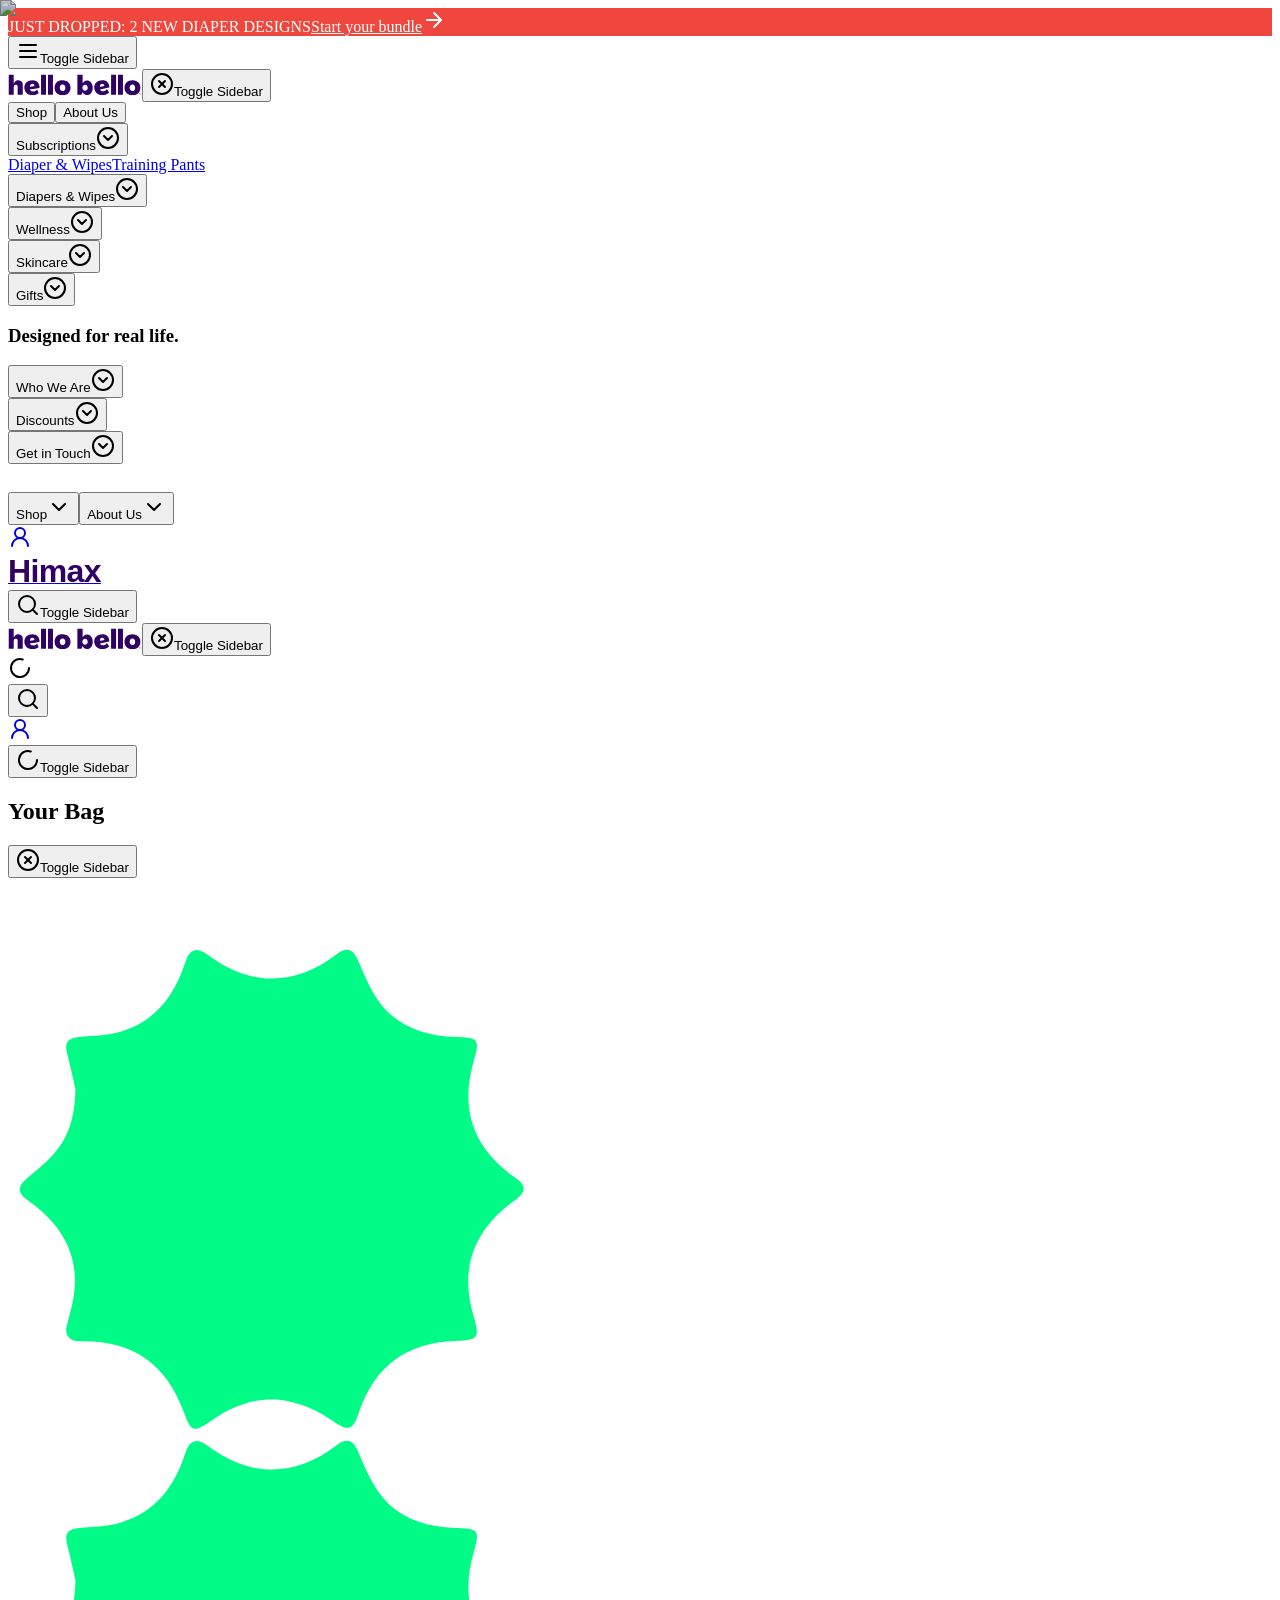
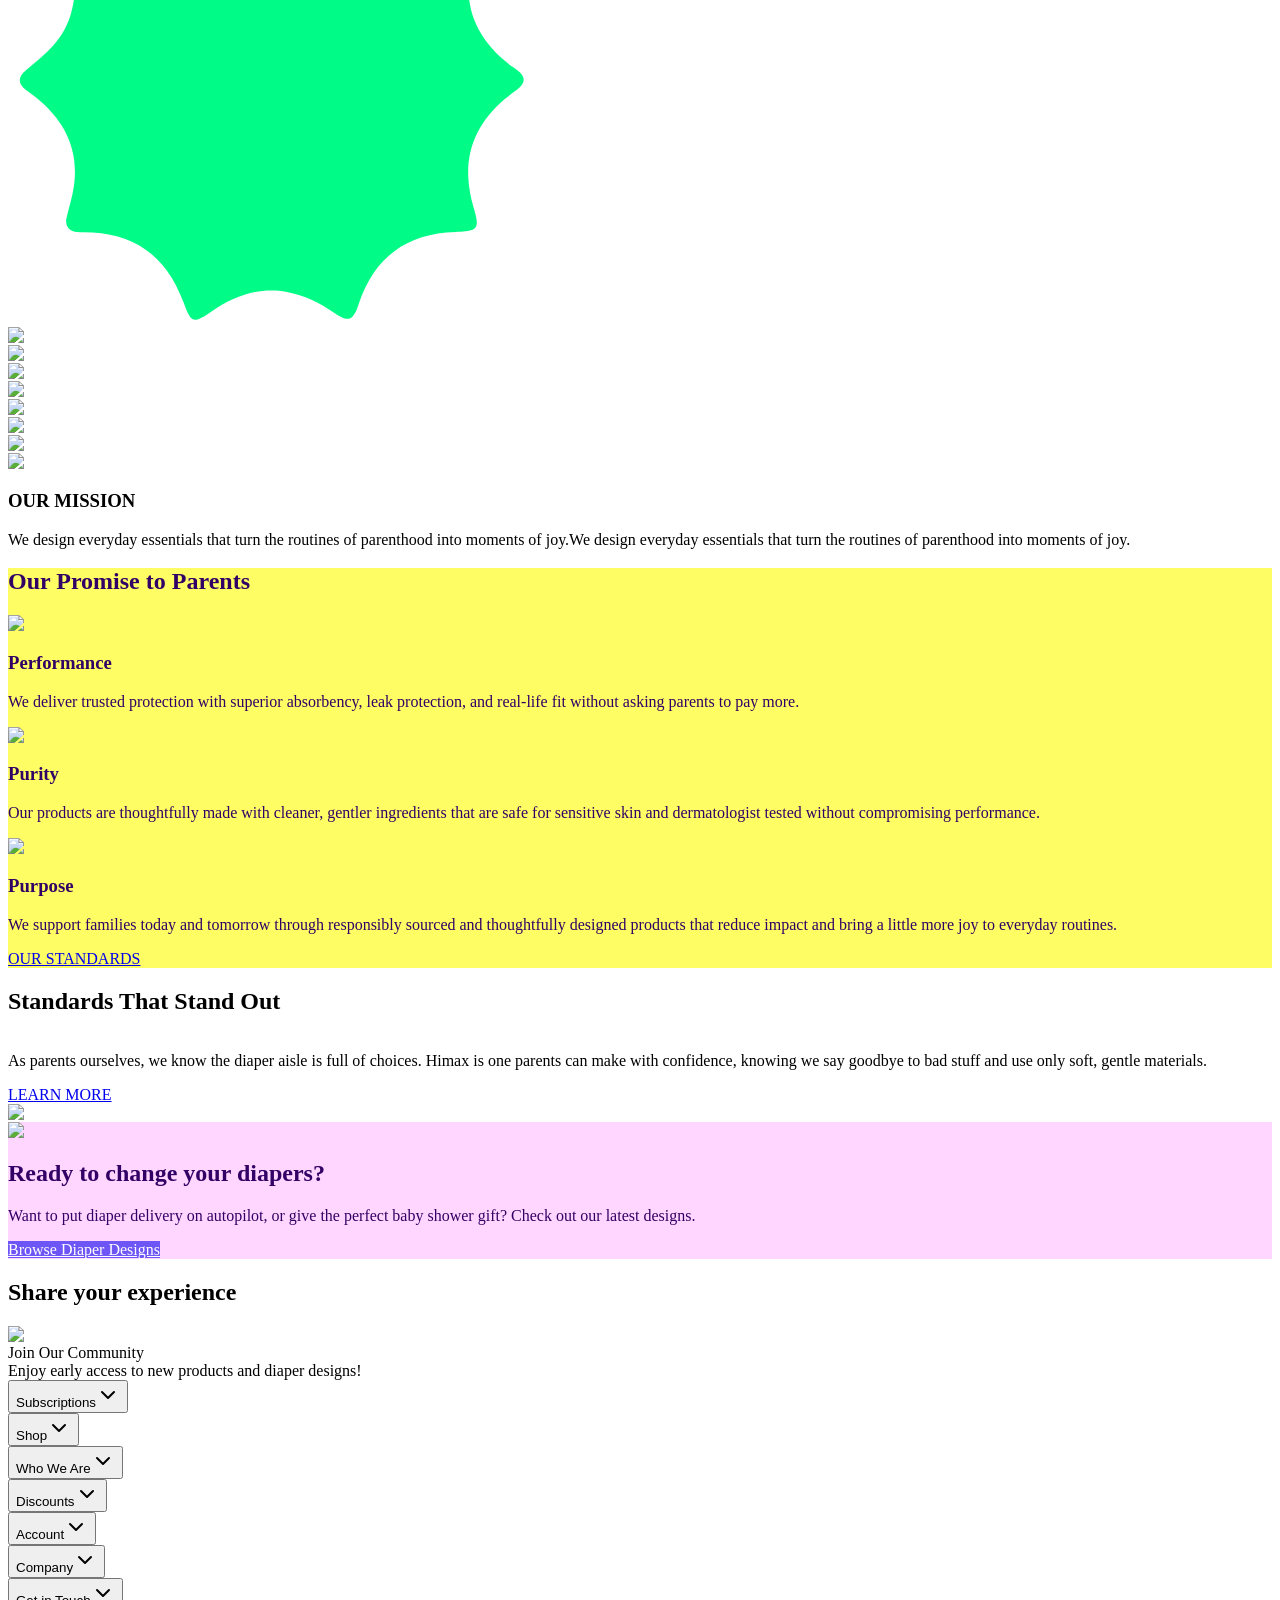
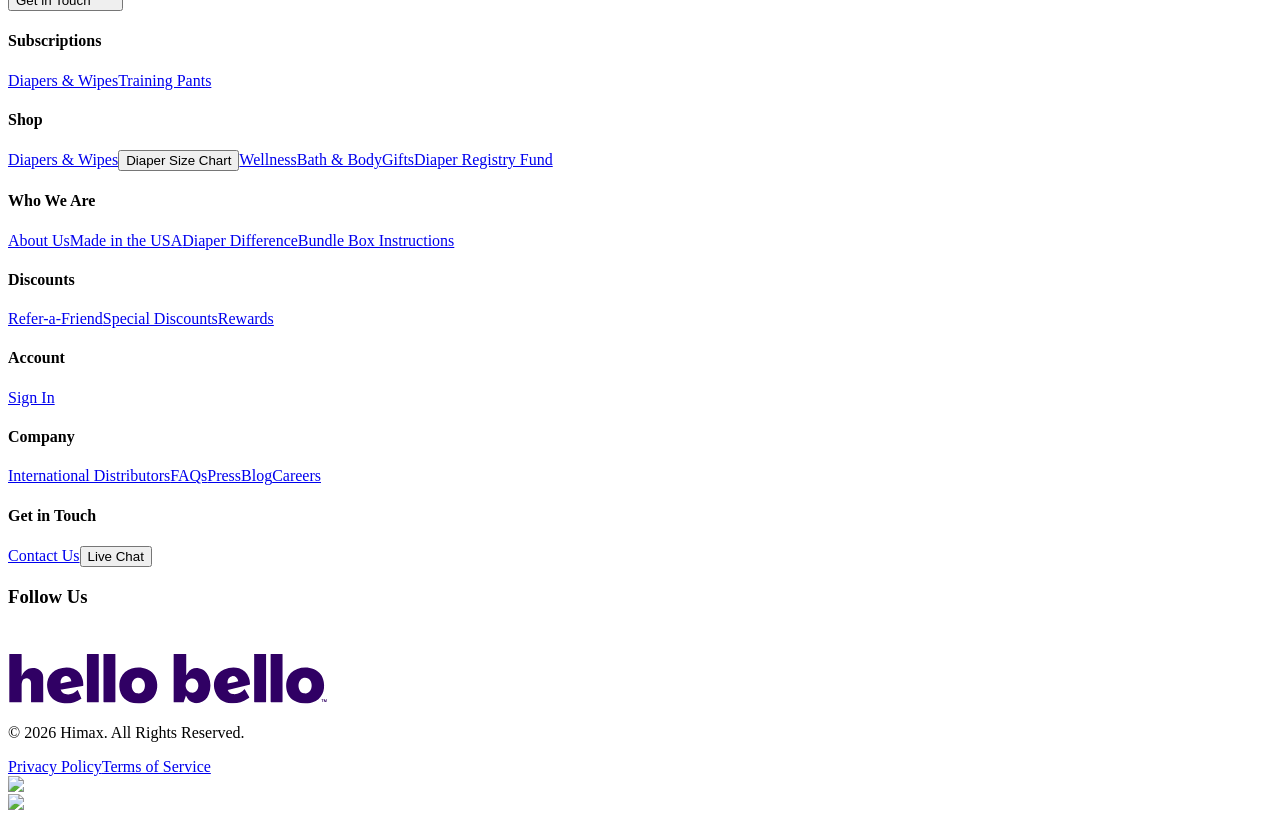
==== commit 70dd6cf3: "Fix hydration crash: load _next/ assets from origin instead of locally Rewrote all /_next/ resource " ====
--- a/about/index.html
+++ b/about/index.html
@@ -1,7 +1,57 @@
 <!DOCTYPE html><html class="scroll-smooth" lang="en"><head>
 <script>
 (function(){
-  // srcSet comma fix
+  var ORIGIN = 'https://www.hellobello.com';
+
+  // --- 0. Intercept dynamic chunk/resource loading for /_next/ paths ---
+  // Patch createElement to rewrite <script>.src and <link>.href pointing to /_next/
+  var origCreateElement = document.createElement.bind(document);
+  document.createElement = function(tag) {
+    var el = origCreateElement(tag);
+    if (tag.toLowerCase() === 'script') {
+      var srcDesc = Object.getOwnPropertyDescriptor(HTMLScriptElement.prototype, 'src');
+      if (srcDesc && srcDesc.set) {
+        var origSrcSet = srcDesc.set;
+        Object.defineProperty(el, 'src', {
+          set: function(v) {
+            if (typeof v === 'string' && v.startsWith('/_next/')) v = ORIGIN + v;
+            return origSrcSet.call(this, v);
+          },
+          get: srcDesc.get, configurable: true, enumerable: true
+        });
+      }
+    }
+    if (tag.toLowerCase() === 'link') {
+      var hrefDesc = Object.getOwnPropertyDescriptor(HTMLLinkElement.prototype, 'href');
+      if (hrefDesc && hrefDesc.set) {
+        var origHrefSet = hrefDesc.set;
+        Object.defineProperty(el, 'href', {
+          set: function(v) {
+            if (typeof v === 'string' && v.startsWith('/_next/')) v = ORIGIN + v;
+            return origHrefSet.call(this, v);
+          },
+          get: hrefDesc.get, configurable: true, enumerable: true
+        });
+      }
+    }
+    return el;
+  };
+
+  // Patch fetch to redirect /_next/ requests to origin
+  var origFetch = window.fetch;
+  window.fetch = function(url, opts) {
+    if (typeof url === 'string' && url.startsWith('/_next/')) url = ORIGIN + url;
+    return origFetch.call(this, url, opts);
+  };
+
+  // Patch XMLHttpRequest open
+  var origXHROpen = XMLHttpRequest.prototype.open;
+  XMLHttpRequest.prototype.open = function(method, url) {
+    if (typeof url === 'string' && url.startsWith('/_next/')) url = ORIGIN + url;
+    return origXHROpen.apply(this, [method, url].concat(Array.prototype.slice.call(arguments, 2)));
+  };
+
+  // --- 1. srcSet comma fix ---
   var desc = Object.getOwnPropertyDescriptor(HTMLImageElement.prototype, 'srcset');
   if (desc && desc.set) {
     var origSet = desc.set;
@@ -28,7 +78,7 @@
     return origSetAttr.call(this, name, val);
   };
 
-  // Link rewriting
+  // --- 2. Link rewriting ---
   function rewriteHref(href) {
     if (!href || href.startsWith('http') || href.startsWith('#') || href.startsWith('mailto:') || href.startsWith('tel:')) return href;
     var clean = href.split('?')[0].split('#')[0].replace(/\/+$/, '') || '/';
@@ -47,7 +97,7 @@
     if (newHref !== href) { e.preventDefault(); window.location.href = newHref; }
   }, true);
 
-  // Brand replacement
+  // --- 3. Brand replacement ---
   function replaceBrand() {
     var walker = document.createTreeWalker(document.body, NodeFilter.SHOW_TEXT, null, false);
     var node;
@@ -67,7 +117,7 @@
   } else { setTimeout(replaceBrand, 500); }
   window.addEventListener('load', function() { setTimeout(replaceBrand, 1000); });
 
-  // MutationObserver
+  // --- 4. MutationObserver for React re-renders ---
   new MutationObserver(function(muts) {
     muts.forEach(function(m) {
       m.addedNodes.forEach(function(n) {
@@ -99,4 +149,4 @@
   font-size: 1.5rem; color: white; letter-spacing: -0.02em;
 }
 </style>
-<meta charSet="utf-8"/><meta name="viewport" content="width=device-width, initial-scale=1"/><link rel="preload" href="https://fonts.gstatic.com/s/alexandria/v3/UMBXrPdDqW66y0Y2usFeai3dA5E64Bc.woff2" as="font" crossorigin=""/><link rel="stylesheet" href="/_next/static/css/a4f887be39013489.css" data-precedence="next"/><link rel="stylesheet" href="/_next/static/css/f5759fca3979874e.css" data-precedence="next"/><link rel="preload" as="script" fetchPriority="low" href="/_next/static/chunks/webpack-7bf47e4a1160dbe4.js"/><script src="/_next/static/chunks/759d8a6e-0400990991eafb01.js" async=""></script><script src="/_next/static/chunks/7660-154ad2cc3046cc82.js" async=""></script><script src="/_next/static/chunks/main-app-99f1d359fd3e9ecb.js" async=""></script><script src="/_next/static/chunks/9707-d77ede2f79ef96d2.js" async=""></script><script src="/_next/static/chunks/4021-403efcb5bf317521.js" async=""></script><script src="/_next/static/chunks/7328-6381175c2ee00081.js" async=""></script><script src="/_next/static/chunks/1992-6f8e2cb59ace4083.js" async=""></script><script src="/_next/static/chunks/7612-ca6e0870dc12d7f3.js" async=""></script><script src="/_next/static/chunks/6382-1ec4a53df26f8c06.js" async=""></script><script src="/_next/static/chunks/2996-6a92b9cf3e8a8aff.js" async=""></script><script src="/_next/static/chunks/9376-1359407b948d166d.js" async=""></script><script src="/_next/static/chunks/3854-3710229b74a7ae3a.js" async=""></script><script src="/_next/static/chunks/3551-879b60b89c9efb21.js" async=""></script><script src="/_next/static/chunks/2287-6146ccb64164a847.js" async=""></script><script src="/_next/static/chunks/37-4fa042fb00428a82.js" async=""></script><script src="/_next/static/chunks/4503-1c1766adf94c5745.js" async=""></script><script src="/_next/static/chunks/2925-157d5395bc4a18fd.js" async=""></script><script src="/_next/static/chunks/7908-a8e70e252c40fde8.js" async=""></script><script src="/_next/static/chunks/3620-9440c4797dcca9e0.js" async=""></script><script src="/_next/static/chunks/7924-be2afcdbc40f482c.js" async=""></script><script src="/_next/static/chunks/8597-70cb4ccec0c9f65c.js" async=""></script><script src="/_next/static/chunks/2150-7aea0e69e710fa33.js" async=""></script><script src="/_next/static/chunks/2479-ff98abc7efad1224.js" async=""></script><script src="/_next/static/chunks/5074-a33f54b073ac875a.js" async=""></script><script src="/_next/static/chunks/8408-d812049877abf277.js" async=""></script><script src="/_next/static/chunks/app/(shop)/layout-1e95f26482fc99e4.js" async=""></script><script src="/_next/static/chunks/app/(shop)/(standard)/layout-20d9ea87b3ed80b7.js" async=""></script><script src="/_next/static/chunks/5976-264494703a078544.js" async=""></script><script src="/_next/static/chunks/4735-bd8d3ae7921d915c.js" async=""></script><script src="/_next/static/chunks/4767-2bfb778b2fcdab6c.js" async=""></script><script src="/_next/static/chunks/app/(shop)/(standard)/%5B...slug%5D/page-3ff57c3b1218c41d.js" async=""></script><link rel="preload" href="https://widget.taggbox.com/embed-lite.min.js" as="script"/><title>About Us | Himax</title><meta name="description" content="At Himax, we make premium baby essentials affordable so parents never have to choose between quality products for their kids &amp; their budget"/><link rel="canonical" href="https://www.Himax.com/about"/><meta property="og:title" content="About Us"/><meta property="og:description" content="At Himax, we make premium baby essentials affordable so parents never have to choose between quality products for their kids &amp; their budget"/><meta property="og:url" content="https://www.Himax.com/about"/><meta property="og:site_name" content="Himax"/><meta property="og:locale" content="en_US"/><meta property="og:type" content="website"/><meta name="twitter:card" content="summary"/><meta name="twitter:title" content="About Us"/><meta name="twitter:description" content="At Himax, we make premium baby essentials affordable so parents never have to choose between quality products for their kids &amp; their budget"/><link rel="stylesheet" href="https://use.typekit.net/cfs6bxw.css"/><script src="/_next/static/chunks/polyfills-42372ed130431b0a.js" noModule=""></script></head><body class="group/body variable_font_sans flex min-h-screen flex-col flex-nowrap bg-background font-sans antialiased" style="overflow:visible;--header-and-banner-height:var(--header-height)"><!--$!--><template data-dgst="BAILOUT_TO_CLIENT_SIDE_RENDERING"></template><!--/$--><!--$!--><template data-dgst="BAILOUT_TO_CLIENT_SIDE_RENDERING"></template><!--/$--><main class="flex flex-1 flex-col"><div class="sticky top-0 z-50 bg-white"><div id="site-banner" class="relative w-full" style="background-color:#ef473d"><div class="mx-auto flex max-w-[1024px] items-center justify-between py-2"><div class="relative w-full" role="region" aria-roledescription="carousel"><div class="overflow-hidden"><div class="flex -ml-4 items-center"><div role="group" aria-roledescription="slide" class="min-w-0 shrink-0 grow-0 basis-full pl-4 text-center text-xs lg:text-base"><span class="inline text-xs lg:text-base" style="color:#FFFFFF">JUST DROPPED: 2 NEW DIAPER DESIGNS</span><a class="ml-2 inline-flex items-center justify-start gap-2 whitespace-nowrap font-bold uppercase hover:underline hover:underline-offset-4" style="color:#FFFFFF" href="/about/"><span>Start your bundle</span><svg xmlns="http://www.w3.org/2000/svg" width="24" height="24" viewBox="0 0 24 24" fill="none" stroke="currentColor" stroke-width="2" stroke-linecap="round" stroke-linejoin="round" class="lucide lucide-arrow-right inline-block h-4 w-4" aria-hidden="true"><path d="M5 12h14"></path><path d="m12 5 7 7-7 7"></path></svg></a></div></div></div></div></div></div><!--$--><nav class="flex h-20 w-full items-center justify-between px-6"><div class="flex w-1/4 items-center gap-x-4"><div class="lg:hidden"><div style="--sidebar-width:24rem;--sidebar-width-icon:3rem" class="group/sidebar-wrapper min-h-svh has-[[data-variant=inset]]:bg-sidebar flex w-full"><button class="[&amp;_svg]:size-4 inline-flex items-center justify-center gap-2 whitespace-nowrap rounded-full text-sm font-medium ring-offset-background transition-colors focus-visible:outline-none focus-visible:ring-2 focus-visible:ring-ring focus-visible:ring-offset-2 disabled:pointer-events-none disabled:opacity-50 [&amp;_svg]:pointer-events-none [&amp;_svg]:shrink-0 hover:bg-accent hover:text-accent-foreground h-6 w-6 shrink-0 grow-0 text-grape-juice" data-sidebar="trigger"><svg xmlns="http://www.w3.org/2000/svg" width="24" height="24" viewBox="0 0 24 24" fill="none" stroke="currentColor" stroke-width="2" stroke-linecap="round" stroke-linejoin="round" class="lucide lucide-menu text-grape-juice" aria-hidden="true"><path d="M4 12h16"></path><path d="M4 18h16"></path><path d="M4 6h16"></path></svg><span class="sr-only">Toggle Sidebar</span></button><div class="group peer hidden text-sidebar-foreground md:block" data-state="collapsed" data-collapsible="offcanvas" data-variant="floating" data-side="left"><div class="fixed inset-y-0 z-[9999] hidden w-[--sidebar-width] transition-[left,right,width] duration-200 ease-linear md:flex left-0 group-data-[collapsible=offcanvas]:left-[calc(var(--sidebar-width)*-1)] p-2 group-data-[collapsible=icon]:w-[calc(var(--sidebar-width-icon)_+_theme(spacing.4)_+2px)] lg:hidden"><div data-sidebar="sidebar" class="flex h-full w-full flex-col bg-sidebar z-[9999]group-data-[variant=floating]:rounded-lg group-data-[variant=floating]:border group-data-[variant=floating]:border-sidebar-border group-data-[variant=floating]:shadow"><div data-sidebar="header" class="gap-2 flex flex-row items-center justify-between bg-[#F2EDFF] p-4"><svg width="134" height="22" viewBox="0 0 192 30" fill="none" xmlns="http://www.w3.org/2000/svg"><g clip-path="url(#clip0_2647_2098)"><path d="M144.767 26.0402C144.813 26.0015 144.824 25.9356 144.793 25.8854L142.047 21.174C142.005 21.1019 141.906 21.0977 141.852 21.1604C140.153 23.1178 137.843 24.3631 135.021 24.0651C133.608 23.9156 132.464 23.0477 131.849 21.5797L144.774 18.4722C145.259 18.3572 145.221 18.2067 145.187 17.7246C145.08 16.2117 144.933 15.302 144.453 14.087C143.373 11.3581 141.501 9.43627 138.663 8.56216C135.565 7.60754 132.561 8.05819 129.661 9.36413C126.936 10.5906 124.982 12.5688 124.041 15.4432C123.288 17.7435 123.436 20.0396 124.182 22.3168C125.483 26.2922 128.258 28.6228 132.324 29.3505C136.457 30.0897 140.284 29.1466 143.752 26.8087C144.106 26.5692 144.447 26.3152 144.769 26.0433L144.767 26.0412V26.0402ZM134.392 13.2872C136.175 12.9651 137.802 14.246 138.15 16.2943C136.05 16.7554 133.947 17.2165 131.802 17.6859C131.334 15.6721 132.559 13.6176 134.392 13.2872Z" fill="#300064"></path><path d="M107.156 25.6116C107.833 26.8057 108.52 27.7446 109.42 28.3866C110.919 29.4584 112.792 29.7438 114.896 29.2482C117.626 28.6072 119.413 26.8308 120.412 24.3099C121.837 20.7152 121.831 17.0472 120.358 13.4724C119.264 10.8155 117.315 9.02968 114.367 8.5393C111.648 8.08657 109.203 9.1677 107.806 11.3833C107.689 11.5705 107.506 11.8664 107.365 12.0901C107.123 12.4728 106.938 12.7614 106.938 12.7614V0.152656C106.938 0.065872 106.869 0 106.783 0H99.5489C99.462 0 99.394 0.0700543 99.394 0.154747V28.83C99.394 28.9167 99.4725 28.9847 99.5593 28.9847H105.235C105.302 28.9847 105.361 28.9429 105.383 28.8822L106.769 24.9383C106.769 24.9383 106.847 25.0627 106.93 25.2018C107.023 25.3607 107.065 25.4433 107.16 25.6106H107.156V25.6116ZM109.781 23.1587C107.782 22.7906 106.597 20.8689 106.597 18.9533C106.597 17.4644 107.309 15.62 109.011 15.0021C111.256 14.1844 113.515 15.3984 114.075 17.7227C114.547 19.68 113.884 21.6562 112.437 22.6087C111.657 23.1221 110.702 23.3302 109.781 23.1608V23.1587Z" fill="#300064"></path><path d="M157.578 0.289944V28.7226C157.578 28.8533 157.684 28.9578 157.815 28.9578H164.489C164.62 28.9578 164.726 28.8533 164.726 28.7226V0.289944C164.726 0.159246 164.622 0.0546875 164.491 0.0546875H157.815C157.684 0.0546875 157.579 0.159246 157.579 0.289944H157.578Z" fill="#300064"></path><path d="M188.581 23.9707C189.688 21.6568 189.875 19.2153 189.454 16.7342C188.855 13.2199 186.947 10.6311 183.632 9.21953C180.33 7.81322 176.925 7.77976 173.564 8.96336C170.467 10.0529 168.403 12.236 167.414 15.3906C166.908 17.006 166.797 18.6654 166.977 20.3352C167.323 23.5754 168.772 26.1904 171.559 27.9732C173.608 29.2843 175.893 29.7538 178.64 29.7371C179.865 29.7778 181.392 29.5374 182.867 29.0125C185.442 28.0945 187.393 26.4602 188.581 23.9748V23.9707ZM177.561 23.5953C175.407 23.2346 174.321 21.1058 174.302 18.979C174.289 17.6313 174.704 16.2866 175.546 15.3895C177.441 13.3736 180.8 14.048 181.77 16.6683C182.41 18.3904 182.381 20.1511 181.513 21.7927C180.733 23.267 179.301 23.887 177.563 23.5974L177.561 23.5953Z" fill="#300064"></path><path d="M154.608 0.0556641H147.935C147.805 0.0556641 147.699 0.161268 147.699 0.290921V28.7215C147.699 28.8511 147.805 28.9567 147.935 28.9567H154.608C154.739 28.9567 154.844 28.8511 154.844 28.7215V0.290921C154.844 0.161268 154.739 0.0556641 154.608 0.0556641Z" fill="#300064"></path><path d="M44.0305 26.6506L41.8882 21.6882C41.8536 21.6077 41.749 21.591 41.6884 21.6558C39.7113 23.7721 37.2981 24.6326 34.4036 24.0544C33.027 23.7783 32.0761 22.7976 31.5929 21.3557C31.8607 21.3118 32.0709 21.2794 32.278 21.2449C36.3545 20.5841 40.5984 19.8731 44.678 19.2353C45.1937 19.1547 45.2062 19.0052 45.1832 18.4918C45.1048 16.6067 45.0221 16.2867 44.7334 15.1627C43.974 12.2204 42.2145 10.0487 39.3368 8.90904C36.2802 7.69826 33.2132 7.93247 30.187 9.04811C27.3804 10.0832 25.3029 11.9308 24.17 14.7319C23.2799 16.935 23.2673 19.1955 23.8092 21.4874C24.6052 24.8574 26.5634 27.3385 29.7696 28.5786C34.8116 30.5307 39.5806 29.7664 43.9834 26.8001C44.0315 26.7677 44.0504 26.7039 44.0273 26.6506H44.0305ZM34.4591 13.2378C36.2279 13.0307 37.7876 14.3858 37.9958 16.3557C35.8765 16.7802 33.754 17.2079 31.596 17.6428C31.3042 15.3488 32.5531 13.4636 34.4611 13.2399L34.4591 13.2378Z" fill="#300064"></path><path d="M64.1954 0.0351562H57.5278C57.3981 0.0351562 57.2925 0.14076 57.2925 0.270413V28.724C57.2925 28.8536 57.3981 28.9592 57.5278 28.9592H64.1954C64.3251 28.9592 64.4308 28.8536 64.4308 28.724V0.270413C64.4308 0.14076 64.3251 0.0351562 64.1954 0.0351562Z" fill="#300064"></path><path d="M8.18131 28.764V18.42C8.18968 17.7111 8.30056 16.9583 8.56208 16.3037C9.07151 15.0312 10.5182 14.3903 11.8885 14.6946C13.0151 14.9445 13.807 15.8991 13.8248 17.3274V28.7629C13.8248 28.8936 13.9294 28.9961 14.0602 28.9961H20.9191C21.0499 28.9961 21.1545 28.8894 21.1545 28.7608L21.1106 13.7818C21.0478 11.7293 20.0269 10.1201 18.1785 9.12264C15.9315 7.91185 12.2568 7.98818 9.94497 10.4443C8.55894 11.9185 8.17399 13.5476 8.17399 13.5476V0.281163C8.17399 0.150465 8.06939 0.0459061 7.93863 0.0459061H0.939464C0.808707 0.0448605 0.704102 0.150465 0.704102 0.281163V28.7671C0.704102 28.8978 0.808707 29.0024 0.939464 29.0024H7.94595C8.07671 29.0024 8.18131 28.8978 8.18131 28.7671V28.765V28.764Z" fill="#300064"></path><path d="M54.2134 0.0439453H47.5835C47.4538 0.0439453 47.3481 0.14955 47.3481 0.279202V28.7286C47.3481 28.8582 47.4538 28.9638 47.5835 28.9638H54.2134C54.3431 28.9638 54.4488 28.8582 54.4488 28.7286V0.280248C54.4488 0.150595 54.3431 0.0449909 54.2134 0.0449909V0.0439453Z" fill="#300064"></path><path d="M67.6647 14.4084C66.7097 16.6564 66.5873 19.009 67.0361 21.3909C67.5601 24.1679 68.9922 26.3699 71.3667 27.9164C73.4379 29.2662 75.7612 29.7555 78.55 29.7336C79.7352 29.7754 81.2237 29.5422 82.6652 29.0425C85.2887 28.1318 87.2856 26.4923 88.4781 23.9567C89.6225 21.5236 89.8098 18.9735 89.2784 16.372C88.5869 12.9864 86.6664 10.5377 83.4591 9.18991C80.4549 7.92684 77.3512 7.84633 74.2287 8.71626C71.1481 9.57678 68.9169 11.4599 67.6616 14.4084H67.6658H67.6647ZM81.752 16.7202C82.3848 18.4298 82.3388 20.1665 81.4821 21.7871C80.7038 23.2614 79.2613 23.8637 77.506 23.6023C76.1483 23.3984 75.1106 22.38 74.6409 21.1211C73.9725 19.329 74.0865 16.8352 75.4694 15.3934C77.4182 13.3608 80.7666 14.0561 81.752 16.7213V16.7202Z" fill="#300064"></path><path d="M190.851 27.1367L190.424 28.3308L189.998 27.1367H189.547V28.7501H189.87V27.5915L190.257 28.7501H190.593L190.98 27.5915V28.7501H191.296V27.1367H190.851Z" fill="#300064"></path><path d="M188.153 27.4128H188.568V28.7459H188.886V27.4128H189.303V27.1367H188.153V27.4128Z" fill="#300064"></path></g><defs><clipPath id="clip0_2647_2098"><rect width="190.592" height="29.7407" fill="white" transform="translate(0.704102)"></rect></clipPath></defs></svg><button class="[&amp;_svg]:size-4 inline-flex items-center justify-center gap-2 whitespace-nowrap rounded-full text-sm font-medium ring-offset-background transition-colors focus-visible:outline-none focus-visible:ring-2 focus-visible:ring-ring focus-visible:ring-offset-2 disabled:pointer-events-none disabled:opacity-50 [&amp;_svg]:pointer-events-none [&amp;_svg]:shrink-0 hover:bg-accent hover:text-accent-foreground h-7 w-7" data-sidebar="trigger"><svg xmlns="http://www.w3.org/2000/svg" width="24" height="24" viewBox="0 0 24 24" fill="none" stroke="currentColor" stroke-width="2" stroke-linecap="round" stroke-linejoin="round" class="lucide lucide-circle-x text-grape-juice" aria-hidden="true"><circle cx="12" cy="12" r="10"></circle><path d="m15 9-6 6"></path><path d="m9 9 6 6"></path></svg><span class="sr-only">Toggle Sidebar</span></button></div><div data-sidebar="content" class="flex z-[9999] min-h-0 flex-1 flex-col gap-2 overflow-auto group-data-[collapsible=icon]:overflow-hidden"><div class="relative"><div class="my-4 flex w-full flex-row gap-x-4 px-4"><button class="text-xl text-grape-juice">Shop</button><button class="text-xl text-grape-juice">About Us</button></div><div role="region" aria-roledescription="carousel" class="overflow-hidden"><div class="flex [backface-visibility:hidden] -ml-2 w-full"><div role="group" aria-roledescription="slide" class="w-full min-w-0 shrink-0 px-6"><div class="relative h-[73vh]"><div data-orientation="vertical"><div data-state="closed" data-orientation="vertical" class="border-b border-none border-black"><div data-state="closed" id="radix-:R2ll5jmkva:" hidden="" role="region" aria-labelledby="radix-:Rll5jmkva:" data-orientation="vertical" class="overflow-hidden transition-all data-[state=closed]:animate-accordion-up data-[state=open]:animate-accordion-down text-lg md:text-xl" style="--radix-accordion-content-height:var(--radix-collapsible-content-height);--radix-accordion-content-width:var(--radix-collapsible-content-width)"></div></div><div data-state="open" data-orientation="vertical" class="border-b border-black"><div data-orientation="vertical" data-state="open" class="flex"><button type="button" aria-controls="radix-:Rjll5jmkva:" aria-expanded="true" data-state="open" data-orientation="vertical" id="radix-:R3ll5jmkva:" class="flex flex-1 items-center justify-between py-2 text-left transition-all hover:underline md:text-4xl font-new-kansas text-xl text-grape-juice [&amp;[data-state=open]&gt;svg]:rotate-180" data-radix-collection-item="">Subscriptions<svg xmlns="http://www.w3.org/2000/svg" width="24" height="24" viewBox="0 0 24 24" fill="none" stroke="currentColor" stroke-width="2" stroke-linecap="round" stroke-linejoin="round" class="lucide lucide-circle-chevron-down transition-transform duration-200" aria-hidden="true"><circle cx="12" cy="12" r="10"></circle><path d="m16 10-4 4-4-4"></path></svg></button></div><div data-state="open" id="radix-:Rjll5jmkva:" role="region" aria-labelledby="radix-:R3ll5jmkva:" data-orientation="vertical" class="overflow-hidden transition-all data-[state=closed]:animate-accordion-up data-[state=open]:animate-accordion-down text-lg md:text-xl" style="--radix-accordion-content-height:var(--radix-collapsible-content-height);--radix-accordion-content-width:var(--radix-collapsible-content-width)"><div class="pb-4 pt-0"><a class="block font-agrandir  text-grape-juice" href="/about/">Diaper &amp; Wipes</a><a class="block font-agrandir  text-grape-juice" href="/about/">Training Pants</a></div></div></div><div data-state="closed" data-orientation="vertical" class="border-b border-black"><div data-orientation="vertical" data-state="closed" class="flex"><button type="button" aria-controls="radix-:Rlll5jmkva:" aria-expanded="false" data-state="closed" data-orientation="vertical" id="radix-:R5ll5jmkva:" class="flex flex-1 items-center justify-between py-2 text-left transition-all hover:underline md:text-4xl font-new-kansas text-xl text-grape-juice [&amp;[data-state=open]&gt;svg]:rotate-180" data-radix-collection-item="">Diapers &amp; Wipes<svg xmlns="http://www.w3.org/2000/svg" width="24" height="24" viewBox="0 0 24 24" fill="none" stroke="currentColor" stroke-width="2" stroke-linecap="round" stroke-linejoin="round" class="lucide lucide-circle-chevron-down transition-transform duration-200" aria-hidden="true"><circle cx="12" cy="12" r="10"></circle><path d="m16 10-4 4-4-4"></path></svg></button></div><div data-state="closed" id="radix-:Rlll5jmkva:" hidden="" role="region" aria-labelledby="radix-:R5ll5jmkva:" data-orientation="vertical" class="overflow-hidden transition-all data-[state=closed]:animate-accordion-up data-[state=open]:animate-accordion-down text-lg md:text-xl" style="--radix-accordion-content-height:var(--radix-collapsible-content-height);--radix-accordion-content-width:var(--radix-collapsible-content-width)"></div></div><div data-state="closed" data-orientation="vertical" class="border-b border-black"><div data-orientation="vertical" data-state="closed" class="flex"><button type="button" aria-controls="radix-:Rnll5jmkva:" aria-expanded="false" data-state="closed" data-orientation="vertical" id="radix-:R7ll5jmkva:" class="flex flex-1 items-center justify-between py-2 text-left transition-all hover:underline md:text-4xl font-new-kansas text-xl text-grape-juice [&amp;[data-state=open]&gt;svg]:rotate-180" data-radix-collection-item="">Wellness<svg xmlns="http://www.w3.org/2000/svg" width="24" height="24" viewBox="0 0 24 24" fill="none" stroke="currentColor" stroke-width="2" stroke-linecap="round" stroke-linejoin="round" class="lucide lucide-circle-chevron-down transition-transform duration-200" aria-hidden="true"><circle cx="12" cy="12" r="10"></circle><path d="m16 10-4 4-4-4"></path></svg></button></div><div data-state="closed" id="radix-:Rnll5jmkva:" hidden="" role="region" aria-labelledby="radix-:R7ll5jmkva:" data-orientation="vertical" class="overflow-hidden transition-all data-[state=closed]:animate-accordion-up data-[state=open]:animate-accordion-down text-lg md:text-xl" style="--radix-accordion-content-height:var(--radix-collapsible-content-height);--radix-accordion-content-width:var(--radix-collapsible-content-width)"></div></div><div data-state="closed" data-orientation="vertical" class="border-b border-black"><div data-orientation="vertical" data-state="closed" class="flex"><button type="button" aria-controls="radix-:Rpll5jmkva:" aria-expanded="false" data-state="closed" data-orientation="vertical" id="radix-:R9ll5jmkva:" class="flex flex-1 items-center justify-between py-2 text-left transition-all hover:underline md:text-4xl font-new-kansas text-xl text-grape-juice [&amp;[data-state=open]&gt;svg]:rotate-180" data-radix-collection-item="">Skincare<svg xmlns="http://www.w3.org/2000/svg" width="24" height="24" viewBox="0 0 24 24" fill="none" stroke="currentColor" stroke-width="2" stroke-linecap="round" stroke-linejoin="round" class="lucide lucide-circle-chevron-down transition-transform duration-200" aria-hidden="true"><circle cx="12" cy="12" r="10"></circle><path d="m16 10-4 4-4-4"></path></svg></button></div><div data-state="closed" id="radix-:Rpll5jmkva:" hidden="" role="region" aria-labelledby="radix-:R9ll5jmkva:" data-orientation="vertical" class="overflow-hidden transition-all data-[state=closed]:animate-accordion-up data-[state=open]:animate-accordion-down text-lg md:text-xl" style="--radix-accordion-content-height:var(--radix-collapsible-content-height);--radix-accordion-content-width:var(--radix-collapsible-content-width)"></div></div><div data-state="closed" data-orientation="vertical" class="border-b-0 border-black"><div data-orientation="vertical" data-state="closed" class="flex"><button type="button" aria-controls="radix-:Rrll5jmkva:" aria-expanded="false" data-state="closed" data-orientation="vertical" id="radix-:Rbll5jmkva:" class="flex flex-1 items-center justify-between py-2 text-left transition-all hover:underline md:text-4xl font-new-kansas text-xl text-grape-juice [&amp;[data-state=open]&gt;svg]:rotate-180" data-radix-collection-item="">Gifts<svg xmlns="http://www.w3.org/2000/svg" width="24" height="24" viewBox="0 0 24 24" fill="none" stroke="currentColor" stroke-width="2" stroke-linecap="round" stroke-linejoin="round" class="lucide lucide-circle-chevron-down transition-transform duration-200" aria-hidden="true"><circle cx="12" cy="12" r="10"></circle><path d="m16 10-4 4-4-4"></path></svg></button></div><div data-state="closed" id="radix-:Rrll5jmkva:" hidden="" role="region" aria-labelledby="radix-:Rbll5jmkva:" data-orientation="vertical" class="overflow-hidden transition-all data-[state=closed]:animate-accordion-up data-[state=open]:animate-accordion-down text-lg md:text-xl" style="--radix-accordion-content-height:var(--radix-collapsible-content-height);--radix-accordion-content-width:var(--radix-collapsible-content-width)"></div></div></div></div></div><div role="group" aria-roledescription="slide" class="w-full min-w-0 shrink-0 px-6"><div class="relative h-[73vh]"><div data-orientation="vertical"><h3 class="mb-8 w-64 font-new-kansas text-4xl text-grape-juice">Designed for real life.</h3><div data-state="closed" data-orientation="vertical" class="border-b border-black"><div data-orientation="vertical" data-state="closed" class="flex"><button type="button" aria-controls="radix-:Rbml5jmkva:" aria-expanded="false" data-state="closed" data-orientation="vertical" id="radix-:R3ml5jmkva:" class="flex flex-1 items-center justify-between py-2 text-left transition-all hover:underline md:text-4xl font-new-kansas text-xl text-grape-juice [&amp;[data-state=open]&gt;svg]:rotate-180" data-radix-collection-item="">Who We Are<svg xmlns="http://www.w3.org/2000/svg" width="24" height="24" viewBox="0 0 24 24" fill="none" stroke="currentColor" stroke-width="2" stroke-linecap="round" stroke-linejoin="round" class="lucide lucide-circle-chevron-down transition-transform duration-200" aria-hidden="true"><circle cx="12" cy="12" r="10"></circle><path d="m16 10-4 4-4-4"></path></svg></button></div><div data-state="closed" id="radix-:Rbml5jmkva:" hidden="" role="region" aria-labelledby="radix-:R3ml5jmkva:" data-orientation="vertical" class="overflow-hidden transition-all data-[state=closed]:animate-accordion-up data-[state=open]:animate-accordion-down text-lg md:text-xl" style="--radix-accordion-content-height:var(--radix-collapsible-content-height);--radix-accordion-content-width:var(--radix-collapsible-content-width)"></div></div><div data-state="closed" data-orientation="vertical" class="border-b border-black"><div data-orientation="vertical" data-state="closed" class="flex"><button type="button" aria-controls="radix-:Rdml5jmkva:" aria-expanded="false" data-state="closed" data-orientation="vertical" id="radix-:R5ml5jmkva:" class="flex flex-1 items-center justify-between py-2 text-left transition-all hover:underline md:text-4xl font-new-kansas text-xl text-grape-juice [&amp;[data-state=open]&gt;svg]:rotate-180" data-radix-collection-item="">Discounts<svg xmlns="http://www.w3.org/2000/svg" width="24" height="24" viewBox="0 0 24 24" fill="none" stroke="currentColor" stroke-width="2" stroke-linecap="round" stroke-linejoin="round" class="lucide lucide-circle-chevron-down transition-transform duration-200" aria-hidden="true"><circle cx="12" cy="12" r="10"></circle><path d="m16 10-4 4-4-4"></path></svg></button></div><div data-state="closed" id="radix-:Rdml5jmkva:" hidden="" role="region" aria-labelledby="radix-:R5ml5jmkva:" data-orientation="vertical" class="overflow-hidden transition-all data-[state=closed]:animate-accordion-up data-[state=open]:animate-accordion-down text-lg md:text-xl" style="--radix-accordion-content-height:var(--radix-collapsible-content-height);--radix-accordion-content-width:var(--radix-collapsible-content-width)"></div></div><div data-state="closed" data-orientation="vertical" class="border-b-0 border-black"><div data-orientation="vertical" data-state="closed" class="flex"><button type="button" aria-controls="radix-:Rfml5jmkva:" aria-expanded="false" data-state="closed" data-orientation="vertical" id="radix-:R7ml5jmkva:" class="flex flex-1 items-center justify-between py-2 text-left transition-all hover:underline md:text-4xl font-new-kansas text-xl text-grape-juice [&amp;[data-state=open]&gt;svg]:rotate-180" data-radix-collection-item="">Get in Touch<svg xmlns="http://www.w3.org/2000/svg" width="24" height="24" viewBox="0 0 24 24" fill="none" stroke="currentColor" stroke-width="2" stroke-linecap="round" stroke-linejoin="round" class="lucide lucide-circle-chevron-down transition-transform duration-200" aria-hidden="true"><circle cx="12" cy="12" r="10"></circle><path d="m16 10-4 4-4-4"></path></svg></button></div><div data-state="closed" id="radix-:Rfml5jmkva:" hidden="" role="region" aria-labelledby="radix-:R7ml5jmkva:" data-orientation="vertical" class="overflow-hidden transition-all data-[state=closed]:animate-accordion-up data-[state=open]:animate-accordion-down text-lg md:text-xl" style="--radix-accordion-content-height:var(--radix-collapsible-content-height);--radix-accordion-content-width:var(--radix-collapsible-content-width)"></div></div></div><div class="absolute bottom-0"><div class="flex justify-center gap-x-4"><a class="flex h-12 w-12 items-center justify-center rounded-full bg-[#7A60FF]" target="_blank" rel="noopener" href="https://www.instagram.com/Himax"><svg xmlns="http://www.w3.org/2000/svg" width="24" height="24" viewBox="0 0 24 24" fill="none" stroke="#FFFFFF" stroke-width="2" stroke-linecap="round" stroke-linejoin="round" class="lucide lucide-instagram" aria-hidden="true" focusable="false"><rect width="20" height="20" x="2" y="2" rx="5" ry="5"></rect><path d="M16 11.37A4 4 0 1 1 12.63 8 4 4 0 0 1 16 11.37z"></path><line x1="17.5" x2="17.51" y1="6.5" y2="6.5"></line></svg><span style="position:absolute;border:0;width:1px;height:1px;padding:0;margin:-1px;overflow:hidden;clip:rect(0, 0, 0, 0);white-space:nowrap;word-wrap:normal">Instagram logo</span></a><a class="flex h-12 w-12 items-center justify-center rounded-full bg-[#7A60FF]" target="_blank" rel="noopener" href="https://www.facebook.com/Himax"><svg xmlns="http://www.w3.org/2000/svg" width="24" height="24" viewBox="0 0 24 24" fill="none" stroke="#FFFFFF" stroke-width="2" stroke-linecap="round" stroke-linejoin="round" class="lucide lucide-facebook" aria-hidden="true" focusable="false"><path d="M18 2h-3a5 5 0 0 0-5 5v3H7v4h3v8h4v-8h3l1-4h-4V7a1 1 0 0 1 1-1h3z"></path></svg><span style="position:absolute;border:0;width:1px;height:1px;padding:0;margin:-1px;overflow:hidden;clip:rect(0, 0, 0, 0);white-space:nowrap;word-wrap:normal">Facebook logo</span></a><a class="flex h-12 w-12 items-center justify-center rounded-full bg-[#7A60FF]" target="_blank" rel="noopener" href="https://www.tiktok.com/@Himax"><svg aria-hidden="true" focusable="false" data-prefix="fab" data-icon="tiktok" role="img" xmlns="http://www.w3.org/2000/svg" width="17" height="17" viewBox="0 0 16 16" stroke-linejoin="round" stroke-linecap="round" stroke-width="2" fill="#FFFFFF"><path d="M9 0h1.98c.144.715.54 1.617 1.235 2.512C12.895 3.389 13.797 4 15 4v2c-1.753 0-3.07-.814-4-1.829V11a5 5 0 1 1-5-5v2a3 3 0 1 0 3 3z"></path></svg><span style="position:absolute;border:0;width:1px;height:1px;padding:0;margin:-1px;overflow:hidden;clip:rect(0, 0, 0, 0);white-space:nowrap;word-wrap:normal">tiktok logo</span></a><a class="flex h-12 w-12 items-center justify-center rounded-full bg-[#7A60FF]" target="_blank" rel="noopener" href="https://www.pinterest.com/MyHimax"><svg aria-hidden="true" focusable="false" data-prefix="fab" data-icon="pinterest" role="img" xmlns="http://www.w3.org/2000/svg" width="17" height="21" viewBox="0 0 19 23" stroke-linejoin="round" stroke-linecap="round" stroke-width="2" fill="#FFFFFF"><path d="M18.5 9.64569C18.5 12.0361 17.692 14.2151 16.2295 15.7911C14.767 17.3671 12.9977 18.1075 11.1364 18.1075C9.275 18.1075 8.08864 17.4834 7.31136 16.8382L6.20682 21.6826C6.16352 21.8682 6.06151 22.0335 5.91699 22.1523C5.77246 22.2712 5.5937 22.3366 5.40909 22.3384L5.225 22.3172C5.12021 22.2923 5.0212 22.2462 4.93363 22.1817C4.84606 22.1171 4.77165 22.0354 4.71466 21.9411C4.65767 21.8468 4.61921 21.7418 4.60149 21.6321C4.58376 21.5224 4.58712 21.4102 4.61136 21.3018L7.88409 6.91676C7.93292 6.69795 8.06379 6.50816 8.24791 6.38915C8.43204 6.27013 8.65434 6.23164 8.86591 6.28213C9.07748 6.33262 9.26099 6.46797 9.37607 6.6584C9.49115 6.84883 9.52837 7.07874 9.47955 7.29755L7.75114 14.892C8.06818 15.3574 9.01932 16.4151 11.1364 16.4151C13.9489 16.4151 16.8636 13.8872 16.8636 9.64569C16.8636 8.45598 16.5941 7.28281 16.0767 6.22024C15.5592 5.15768 14.8083 4.23526 13.884 3.52695C12.9598 2.81863 11.8879 2.34412 10.7544 2.14146C9.62085 1.93879 8.45717 2.0136 7.35663 2.3599C6.25609 2.7062 5.2493 3.31434 4.41698 4.13559C3.58466 4.95683 2.94996 5.96833 2.56376 7.08899C2.17755 8.20965 2.05059 9.40831 2.19305 10.5889C2.33551 11.7694 2.74342 12.899 3.38409 13.8872C3.44388 13.9795 3.48549 14.0832 3.50654 14.1922C3.52759 14.3012 3.52766 14.4134 3.50677 14.5224C3.48588 14.6314 3.44442 14.7351 3.38476 14.8276C3.32511 14.92 3.24842 14.9994 3.15909 15.0612C3.07023 15.1245 2.97003 15.1687 2.8644 15.1912C2.75876 15.2138 2.64983 15.2142 2.54402 15.1925C2.43822 15.1708 2.33769 15.1274 2.24835 15.0649C2.15902 15.0024 2.08269 14.922 2.02387 14.8285C1.24115 13.6207 0.742904 12.2401 0.569068 10.7973C0.395232 9.35445 0.55064 7.88957 1.02284 6.52006C1.49503 5.15054 2.27088 3.91447 3.2882 2.91094C4.30551 1.9074 5.536 1.16429 6.88104 0.741189C8.22607 0.318086 9.64824 0.22675 11.0336 0.474501C12.4189 0.722252 13.7288 1.3022 14.8584 2.16786C15.9879 3.03352 16.9057 4.16082 17.5381 5.45939C18.1704 6.75797 18.4999 8.19171 18.5 9.64569Z"></path></svg><span style="position:absolute;border:0;width:1px;height:1px;padding:0;margin:-1px;overflow:hidden;clip:rect(0, 0, 0, 0);white-space:nowrap;word-wrap:normal">Pinterest logo</span></a></div></div></div></div></div></div></div></div><div data-sidebar="footer" class="flex flex-col gap-2 p-2"></div></div></div></div></div></div><!--$--><div role="menubar" class="h-10 items-center space-x-1 rounded-md border p-1 hidden flex-row justify-between gap-x-4 border-none bg-transparent lg:flex" tabindex="-1" data-orientation="horizontal" style="outline:none"><button type="button" role="menuitem" id="radix-:RpjmkvaH1:" aria-haspopup="menu" aria-expanded="false" data-state="closed" class="flex cursor-default select-none items-center rounded-sm px-3 py-1.5 font-medium outline-none data-[state=open]:underline data-[state=open]:underline-offset-4 group font-agrandir text-lg uppercase text-grape-juice data-[state=open]:text-[#7A60FF]" tabindex="-1" data-orientation="horizontal" data-radix-collection-item="">Shop<svg xmlns="http://www.w3.org/2000/svg" width="24" height="24" viewBox="0 0 24 24" fill="none" stroke="currentColor" stroke-width="2" stroke-linecap="round" stroke-linejoin="round" class="lucide lucide-chevron-down inline rotate-[1deg] transition-transform duration-200 group-data-[state=open]:rotate-[-180deg]" aria-hidden="true"><path d="m6 9 6 6 6-6"></path></svg></button><button type="button" role="menuitem" id="radix-:R19jmkvaH1:" aria-haspopup="menu" aria-expanded="false" data-state="closed" class="flex cursor-default select-none items-center rounded-sm px-3 py-1.5 font-medium outline-none data-[state=open]:underline data-[state=open]:underline-offset-4 group font-agrandir text-lg uppercase text-grape-juice data-[state=open]:text-[#7A60FF]" tabindex="-1" data-orientation="horizontal" data-radix-collection-item="">About Us<svg xmlns="http://www.w3.org/2000/svg" width="24" height="24" viewBox="0 0 24 24" fill="none" stroke="currentColor" stroke-width="2" stroke-linecap="round" stroke-linejoin="round" class="lucide lucide-chevron-down inline rotate-[1deg] transition-transform duration-200 group-data-[state=open]:rotate-[-180deg]" aria-hidden="true"><path d="m6 9 6 6 6-6"></path></svg></button></div><!--/$--><div class="lg:hidden"><a class="h-6 w-6 shrink-0 grow-0 text-grape-juice" href="/about/"><svg xmlns="http://www.w3.org/2000/svg" width="24" height="24" viewBox="0 0 24 24" fill="none" stroke="currentColor" stroke-width="2" stroke-linecap="round" stroke-linejoin="round" class="lucide lucide-user-round h-6 w-6 shrink-0 grow-0 text-grape-juice" aria-hidden="true"><circle cx="12" cy="8" r="5"></circle><path d="M20 21a8 8 0 0 0-16 0"></path></svg></a></div></div><div class="flex w-1/2 justify-center"><a href="/"><svg width="192" height="30" viewBox="0 0 192 30" fill="none" xmlns="http://www.w3.org/2000/svg"><g clip-path="url(#clip0_2647_2098)"><path d="M144.767 26.0402C144.813 26.0015 144.824 25.9356 144.793 25.8854L142.047 21.174C142.005 21.1019 141.906 21.0977 141.852 21.1604C140.153 23.1178 137.843 24.3631 135.021 24.0651C133.608 23.9156 132.464 23.0477 131.849 21.5797L144.774 18.4722C145.259 18.3572 145.221 18.2067 145.187 17.7246C145.08 16.2117 144.933 15.302 144.453 14.087C143.373 11.3581 141.501 9.43627 138.663 8.56216C135.565 7.60754 132.561 8.05819 129.661 9.36413C126.936 10.5906 124.982 12.5688 124.041 15.4432C123.288 17.7435 123.436 20.0396 124.182 22.3168C125.483 26.2922 128.258 28.6228 132.324 29.3505C136.457 30.0897 140.284 29.1466 143.752 26.8087C144.106 26.5692 144.447 26.3152 144.769 26.0433L144.767 26.0412V26.0402ZM134.392 13.2872C136.175 12.9651 137.802 14.246 138.15 16.2943C136.05 16.7554 133.947 17.2165 131.802 17.6859C131.334 15.6721 132.559 13.6176 134.392 13.2872Z" fill="#300064"></path><path d="M107.156 25.6116C107.833 26.8057 108.52 27.7446 109.42 28.3866C110.919 29.4584 112.792 29.7438 114.896 29.2482C117.626 28.6072 119.413 26.8308 120.412 24.3099C121.837 20.7152 121.831 17.0472 120.358 13.4724C119.264 10.8155 117.315 9.02968 114.367 8.5393C111.648 8.08657 109.203 9.1677 107.806 11.3833C107.689 11.5705 107.506 11.8664 107.365 12.0901C107.123 12.4728 106.938 12.7614 106.938 12.7614V0.152656C106.938 0.065872 106.869 0 106.783 0H99.5489C99.462 0 99.394 0.0700543 99.394 0.154747V28.83C99.394 28.9167 99.4725 28.9847 99.5593 28.9847H105.235C105.302 28.9847 105.361 28.9429 105.383 28.8822L106.769 24.9383C106.769 24.9383 106.847 25.0627 106.93 25.2018C107.023 25.3607 107.065 25.4433 107.16 25.6106H107.156V25.6116ZM109.781 23.1587C107.782 22.7906 106.597 20.8689 106.597 18.9533C106.597 17.4644 107.309 15.62 109.011 15.0021C111.256 14.1844 113.515 15.3984 114.075 17.7227C114.547 19.68 113.884 21.6562 112.437 22.6087C111.657 23.1221 110.702 23.3302 109.781 23.1608V23.1587Z" fill="#300064"></path><path d="M157.578 0.289944V28.7226C157.578 28.8533 157.684 28.9578 157.815 28.9578H164.489C164.62 28.9578 164.726 28.8533 164.726 28.7226V0.289944C164.726 0.159246 164.622 0.0546875 164.491 0.0546875H157.815C157.684 0.0546875 157.579 0.159246 157.579 0.289944H157.578Z" fill="#300064"></path><path d="M188.581 23.9707C189.688 21.6568 189.875 19.2153 189.454 16.7342C188.855 13.2199 186.947 10.6311 183.632 9.21953C180.33 7.81322 176.925 7.77976 173.564 8.96336C170.467 10.0529 168.403 12.236 167.414 15.3906C166.908 17.006 166.797 18.6654 166.977 20.3352C167.323 23.5754 168.772 26.1904 171.559 27.9732C173.608 29.2843 175.893 29.7538 178.64 29.7371C179.865 29.7778 181.392 29.5374 182.867 29.0125C185.442 28.0945 187.393 26.4602 188.581 23.9748V23.9707ZM177.561 23.5953C175.407 23.2346 174.321 21.1058 174.302 18.979C174.289 17.6313 174.704 16.2866 175.546 15.3895C177.441 13.3736 180.8 14.048 181.77 16.6683C182.41 18.3904 182.381 20.1511 181.513 21.7927C180.733 23.267 179.301 23.887 177.563 23.5974L177.561 23.5953Z" fill="#300064"></path><path d="M154.608 0.0556641H147.935C147.805 0.0556641 147.699 0.161268 147.699 0.290921V28.7215C147.699 28.8511 147.805 28.9567 147.935 28.9567H154.608C154.739 28.9567 154.844 28.8511 154.844 28.7215V0.290921C154.844 0.161268 154.739 0.0556641 154.608 0.0556641Z" fill="#300064"></path><path d="M44.0305 26.6506L41.8882 21.6882C41.8536 21.6077 41.749 21.591 41.6884 21.6558C39.7113 23.7721 37.2981 24.6326 34.4036 24.0544C33.027 23.7783 32.0761 22.7976 31.5929 21.3557C31.8607 21.3118 32.0709 21.2794 32.278 21.2449C36.3545 20.5841 40.5984 19.8731 44.678 19.2353C45.1937 19.1547 45.2062 19.0052 45.1832 18.4918C45.1048 16.6067 45.0221 16.2867 44.7334 15.1627C43.974 12.2204 42.2145 10.0487 39.3368 8.90904C36.2802 7.69826 33.2132 7.93247 30.187 9.04811C27.3804 10.0832 25.3029 11.9308 24.17 14.7319C23.2799 16.935 23.2673 19.1955 23.8092 21.4874C24.6052 24.8574 26.5634 27.3385 29.7696 28.5786C34.8116 30.5307 39.5806 29.7664 43.9834 26.8001C44.0315 26.7677 44.0504 26.7039 44.0273 26.6506H44.0305ZM34.4591 13.2378C36.2279 13.0307 37.7876 14.3858 37.9958 16.3557C35.8765 16.7802 33.754 17.2079 31.596 17.6428C31.3042 15.3488 32.5531 13.4636 34.4611 13.2399L34.4591 13.2378Z" fill="#300064"></path><path d="M64.1954 0.0351562H57.5278C57.3981 0.0351562 57.2925 0.14076 57.2925 0.270413V28.724C57.2925 28.8536 57.3981 28.9592 57.5278 28.9592H64.1954C64.3251 28.9592 64.4308 28.8536 64.4308 28.724V0.270413C64.4308 0.14076 64.3251 0.0351562 64.1954 0.0351562Z" fill="#300064"></path><path d="M8.18131 28.764V18.42C8.18968 17.7111 8.30056 16.9583 8.56208 16.3037C9.07151 15.0312 10.5182 14.3903 11.8885 14.6946C13.0151 14.9445 13.807 15.8991 13.8248 17.3274V28.7629C13.8248 28.8936 13.9294 28.9961 14.0602 28.9961H20.9191C21.0499 28.9961 21.1545 28.8894 21.1545 28.7608L21.1106 13.7818C21.0478 11.7293 20.0269 10.1201 18.1785 9.12264C15.9315 7.91185 12.2568 7.98818 9.94497 10.4443C8.55894 11.9185 8.17399 13.5476 8.17399 13.5476V0.281163C8.17399 0.150465 8.06939 0.0459061 7.93863 0.0459061H0.939464C0.808707 0.0448605 0.704102 0.150465 0.704102 0.281163V28.7671C0.704102 28.8978 0.808707 29.0024 0.939464 29.0024H7.94595C8.07671 29.0024 8.18131 28.8978 8.18131 28.7671V28.765V28.764Z" fill="#300064"></path><path d="M54.2134 0.0439453H47.5835C47.4538 0.0439453 47.3481 0.14955 47.3481 0.279202V28.7286C47.3481 28.8582 47.4538 28.9638 47.5835 28.9638H54.2134C54.3431 28.9638 54.4488 28.8582 54.4488 28.7286V0.280248C54.4488 0.150595 54.3431 0.0449909 54.2134 0.0449909V0.0439453Z" fill="#300064"></path><path d="M67.6647 14.4084C66.7097 16.6564 66.5873 19.009 67.0361 21.3909C67.5601 24.1679 68.9922 26.3699 71.3667 27.9164C73.4379 29.2662 75.7612 29.7555 78.55 29.7336C79.7352 29.7754 81.2237 29.5422 82.6652 29.0425C85.2887 28.1318 87.2856 26.4923 88.4781 23.9567C89.6225 21.5236 89.8098 18.9735 89.2784 16.372C88.5869 12.9864 86.6664 10.5377 83.4591 9.18991C80.4549 7.92684 77.3512 7.84633 74.2287 8.71626C71.1481 9.57678 68.9169 11.4599 67.6616 14.4084H67.6658H67.6647ZM81.752 16.7202C82.3848 18.4298 82.3388 20.1665 81.4821 21.7871C80.7038 23.2614 79.2613 23.8637 77.506 23.6023C76.1483 23.3984 75.1106 22.38 74.6409 21.1211C73.9725 19.329 74.0865 16.8352 75.4694 15.3934C77.4182 13.3608 80.7666 14.0561 81.752 16.7213V16.7202Z" fill="#300064"></path><path d="M190.851 27.1367L190.424 28.3308L189.998 27.1367H189.547V28.7501H189.87V27.5915L190.257 28.7501H190.593L190.98 27.5915V28.7501H191.296V27.1367H190.851Z" fill="#300064"></path><path d="M188.153 27.4128H188.568V28.7459H188.886V27.4128H189.303V27.1367H188.153V27.4128Z" fill="#300064"></path></g><defs><clipPath id="clip0_2647_2098"><rect width="190.592" height="29.7407" fill="white" transform="translate(0.704102)"></rect></clipPath></defs></svg> </a></div><div class="w-1/4 p-1"><div class="flex w-full items-center justify-end gap-x-4"><div class="lg:hidden"><div style="--sidebar-width:24rem;--sidebar-width-icon:3rem" class="group/sidebar-wrapper min-h-svh has-[[data-variant=inset]]:bg-sidebar flex w-full"><button class="[&amp;_svg]:size-4 inline-flex items-center justify-center gap-2 whitespace-nowrap rounded-full text-sm font-medium ring-offset-background transition-colors focus-visible:outline-none focus-visible:ring-2 focus-visible:ring-ring focus-visible:ring-offset-2 disabled:pointer-events-none disabled:opacity-50 [&amp;_svg]:pointer-events-none [&amp;_svg]:shrink-0 hover:bg-accent hover:text-accent-foreground h-6 w-6 shrink-0 grow-0 text-grape-juice" data-sidebar="trigger"><svg xmlns="http://www.w3.org/2000/svg" width="24" height="24" viewBox="0 0 24 24" fill="none" stroke="currentColor" stroke-width="2" stroke-linecap="round" stroke-linejoin="round" class="lucide lucide-search h-6 w-6 shrink-0 grow-0 text-grape-juice" aria-hidden="true"><path d="m21 21-4.34-4.34"></path><circle cx="11" cy="11" r="8"></circle></svg><span class="sr-only">Toggle Sidebar</span></button><div class="group peer hidden text-sidebar-foreground md:block" data-state="collapsed" data-collapsible="offcanvas" data-variant="floating" data-side="left"><div class="fixed inset-y-0 z-[9999] transition-[left,right,width] duration-200 ease-linear md:flex left-0 group-data-[collapsible=offcanvas]:left-[calc(var(--sidebar-width)*-1)] p-2 group-data-[collapsible=icon]:w-[calc(var(--sidebar-width-icon)_+_theme(spacing.4)_+2px)] top-[--header-height] flex !h-[calc(100svh-var(--header-height))] w-[--sidebar-width] flex-col overflow-hidden bg-white lg:hidden"><div data-sidebar="sidebar" class="flex h-full w-full flex-col bg-sidebar z-[9999]group-data-[variant=floating]:rounded-lg group-data-[variant=floating]:border group-data-[variant=floating]:border-sidebar-border group-data-[variant=floating]:shadow"><div class="relative z-10 flex-shrink-0 bg-[#F2EDFF] p-4"><div class="flex flex-row items-center justify-between"><svg width="134" height="22" viewBox="0 0 192 30" fill="none" xmlns="http://www.w3.org/2000/svg"><g clip-path="url(#clip0_2647_2098)"><path d="M144.767 26.0402C144.813 26.0015 144.824 25.9356 144.793 25.8854L142.047 21.174C142.005 21.1019 141.906 21.0977 141.852 21.1604C140.153 23.1178 137.843 24.3631 135.021 24.0651C133.608 23.9156 132.464 23.0477 131.849 21.5797L144.774 18.4722C145.259 18.3572 145.221 18.2067 145.187 17.7246C145.08 16.2117 144.933 15.302 144.453 14.087C143.373 11.3581 141.501 9.43627 138.663 8.56216C135.565 7.60754 132.561 8.05819 129.661 9.36413C126.936 10.5906 124.982 12.5688 124.041 15.4432C123.288 17.7435 123.436 20.0396 124.182 22.3168C125.483 26.2922 128.258 28.6228 132.324 29.3505C136.457 30.0897 140.284 29.1466 143.752 26.8087C144.106 26.5692 144.447 26.3152 144.769 26.0433L144.767 26.0412V26.0402ZM134.392 13.2872C136.175 12.9651 137.802 14.246 138.15 16.2943C136.05 16.7554 133.947 17.2165 131.802 17.6859C131.334 15.6721 132.559 13.6176 134.392 13.2872Z" fill="#300064"></path><path d="M107.156 25.6116C107.833 26.8057 108.52 27.7446 109.42 28.3866C110.919 29.4584 112.792 29.7438 114.896 29.2482C117.626 28.6072 119.413 26.8308 120.412 24.3099C121.837 20.7152 121.831 17.0472 120.358 13.4724C119.264 10.8155 117.315 9.02968 114.367 8.5393C111.648 8.08657 109.203 9.1677 107.806 11.3833C107.689 11.5705 107.506 11.8664 107.365 12.0901C107.123 12.4728 106.938 12.7614 106.938 12.7614V0.152656C106.938 0.065872 106.869 0 106.783 0H99.5489C99.462 0 99.394 0.0700543 99.394 0.154747V28.83C99.394 28.9167 99.4725 28.9847 99.5593 28.9847H105.235C105.302 28.9847 105.361 28.9429 105.383 28.8822L106.769 24.9383C106.769 24.9383 106.847 25.0627 106.93 25.2018C107.023 25.3607 107.065 25.4433 107.16 25.6106H107.156V25.6116ZM109.781 23.1587C107.782 22.7906 106.597 20.8689 106.597 18.9533C106.597 17.4644 107.309 15.62 109.011 15.0021C111.256 14.1844 113.515 15.3984 114.075 17.7227C114.547 19.68 113.884 21.6562 112.437 22.6087C111.657 23.1221 110.702 23.3302 109.781 23.1608V23.1587Z" fill="#300064"></path><path d="M157.578 0.289944V28.7226C157.578 28.8533 157.684 28.9578 157.815 28.9578H164.489C164.62 28.9578 164.726 28.8533 164.726 28.7226V0.289944C164.726 0.159246 164.622 0.0546875 164.491 0.0546875H157.815C157.684 0.0546875 157.579 0.159246 157.579 0.289944H157.578Z" fill="#300064"></path><path d="M188.581 23.9707C189.688 21.6568 189.875 19.2153 189.454 16.7342C188.855 13.2199 186.947 10.6311 183.632 9.21953C180.33 7.81322 176.925 7.77976 173.564 8.96336C170.467 10.0529 168.403 12.236 167.414 15.3906C166.908 17.006 166.797 18.6654 166.977 20.3352C167.323 23.5754 168.772 26.1904 171.559 27.9732C173.608 29.2843 175.893 29.7538 178.64 29.7371C179.865 29.7778 181.392 29.5374 182.867 29.0125C185.442 28.0945 187.393 26.4602 188.581 23.9748V23.9707ZM177.561 23.5953C175.407 23.2346 174.321 21.1058 174.302 18.979C174.289 17.6313 174.704 16.2866 175.546 15.3895C177.441 13.3736 180.8 14.048 181.77 16.6683C182.41 18.3904 182.381 20.1511 181.513 21.7927C180.733 23.267 179.301 23.887 177.563 23.5974L177.561 23.5953Z" fill="#300064"></path><path d="M154.608 0.0556641H147.935C147.805 0.0556641 147.699 0.161268 147.699 0.290921V28.7215C147.699 28.8511 147.805 28.9567 147.935 28.9567H154.608C154.739 28.9567 154.844 28.8511 154.844 28.7215V0.290921C154.844 0.161268 154.739 0.0556641 154.608 0.0556641Z" fill="#300064"></path><path d="M44.0305 26.6506L41.8882 21.6882C41.8536 21.6077 41.749 21.591 41.6884 21.6558C39.7113 23.7721 37.2981 24.6326 34.4036 24.0544C33.027 23.7783 32.0761 22.7976 31.5929 21.3557C31.8607 21.3118 32.0709 21.2794 32.278 21.2449C36.3545 20.5841 40.5984 19.8731 44.678 19.2353C45.1937 19.1547 45.2062 19.0052 45.1832 18.4918C45.1048 16.6067 45.0221 16.2867 44.7334 15.1627C43.974 12.2204 42.2145 10.0487 39.3368 8.90904C36.2802 7.69826 33.2132 7.93247 30.187 9.04811C27.3804 10.0832 25.3029 11.9308 24.17 14.7319C23.2799 16.935 23.2673 19.1955 23.8092 21.4874C24.6052 24.8574 26.5634 27.3385 29.7696 28.5786C34.8116 30.5307 39.5806 29.7664 43.9834 26.8001C44.0315 26.7677 44.0504 26.7039 44.0273 26.6506H44.0305ZM34.4591 13.2378C36.2279 13.0307 37.7876 14.3858 37.9958 16.3557C35.8765 16.7802 33.754 17.2079 31.596 17.6428C31.3042 15.3488 32.5531 13.4636 34.4611 13.2399L34.4591 13.2378Z" fill="#300064"></path><path d="M64.1954 0.0351562H57.5278C57.3981 0.0351562 57.2925 0.14076 57.2925 0.270413V28.724C57.2925 28.8536 57.3981 28.9592 57.5278 28.9592H64.1954C64.3251 28.9592 64.4308 28.8536 64.4308 28.724V0.270413C64.4308 0.14076 64.3251 0.0351562 64.1954 0.0351562Z" fill="#300064"></path><path d="M8.18131 28.764V18.42C8.18968 17.7111 8.30056 16.9583 8.56208 16.3037C9.07151 15.0312 10.5182 14.3903 11.8885 14.6946C13.0151 14.9445 13.807 15.8991 13.8248 17.3274V28.7629C13.8248 28.8936 13.9294 28.9961 14.0602 28.9961H20.9191C21.0499 28.9961 21.1545 28.8894 21.1545 28.7608L21.1106 13.7818C21.0478 11.7293 20.0269 10.1201 18.1785 9.12264C15.9315 7.91185 12.2568 7.98818 9.94497 10.4443C8.55894 11.9185 8.17399 13.5476 8.17399 13.5476V0.281163C8.17399 0.150465 8.06939 0.0459061 7.93863 0.0459061H0.939464C0.808707 0.0448605 0.704102 0.150465 0.704102 0.281163V28.7671C0.704102 28.8978 0.808707 29.0024 0.939464 29.0024H7.94595C8.07671 29.0024 8.18131 28.8978 8.18131 28.7671V28.765V28.764Z" fill="#300064"></path><path d="M54.2134 0.0439453H47.5835C47.4538 0.0439453 47.3481 0.14955 47.3481 0.279202V28.7286C47.3481 28.8582 47.4538 28.9638 47.5835 28.9638H54.2134C54.3431 28.9638 54.4488 28.8582 54.4488 28.7286V0.280248C54.4488 0.150595 54.3431 0.0449909 54.2134 0.0449909V0.0439453Z" fill="#300064"></path><path d="M67.6647 14.4084C66.7097 16.6564 66.5873 19.009 67.0361 21.3909C67.5601 24.1679 68.9922 26.3699 71.3667 27.9164C73.4379 29.2662 75.7612 29.7555 78.55 29.7336C79.7352 29.7754 81.2237 29.5422 82.6652 29.0425C85.2887 28.1318 87.2856 26.4923 88.4781 23.9567C89.6225 21.5236 89.8098 18.9735 89.2784 16.372C88.5869 12.9864 86.6664 10.5377 83.4591 9.18991C80.4549 7.92684 77.3512 7.84633 74.2287 8.71626C71.1481 9.57678 68.9169 11.4599 67.6616 14.4084H67.6658H67.6647ZM81.752 16.7202C82.3848 18.4298 82.3388 20.1665 81.4821 21.7871C80.7038 23.2614 79.2613 23.8637 77.506 23.6023C76.1483 23.3984 75.1106 22.38 74.6409 21.1211C73.9725 19.329 74.0865 16.8352 75.4694 15.3934C77.4182 13.3608 80.7666 14.0561 81.752 16.7213V16.7202Z" fill="#300064"></path><path d="M190.851 27.1367L190.424 28.3308L189.998 27.1367H189.547V28.7501H189.87V27.5915L190.257 28.7501H190.593L190.98 27.5915V28.7501H191.296V27.1367H190.851Z" fill="#300064"></path><path d="M188.153 27.4128H188.568V28.7459H188.886V27.4128H189.303V27.1367H188.153V27.4128Z" fill="#300064"></path></g><defs><clipPath id="clip0_2647_2098"><rect width="190.592" height="29.7407" fill="white" transform="translate(0.704102)"></rect></clipPath></defs></svg><button class="[&amp;_svg]:size-4 inline-flex items-center justify-center gap-2 whitespace-nowrap rounded-full text-sm font-medium ring-offset-background transition-colors focus-visible:outline-none focus-visible:ring-2 focus-visible:ring-ring focus-visible:ring-offset-2 disabled:pointer-events-none disabled:opacity-50 [&amp;_svg]:pointer-events-none [&amp;_svg]:shrink-0 hover:bg-accent hover:text-accent-foreground h-7 w-7" data-sidebar="trigger"><svg xmlns="http://www.w3.org/2000/svg" width="24" height="24" viewBox="0 0 24 24" fill="none" stroke="currentColor" stroke-width="2" stroke-linecap="round" stroke-linejoin="round" class="lucide lucide-circle-x text-grape-juice" aria-hidden="true"><circle cx="12" cy="12" r="10"></circle><path d="m15 9-6 6"></path><path d="m9 9 6 6"></path></svg><span class="sr-only">Toggle Sidebar</span></button></div></div><div class="relative z-0 flex-1 overflow-y-auto bg-white"><div class="p-10"><!--$!--><template data-dgst="BAILOUT_TO_CLIENT_SIDE_RENDERING"></template><div class="flex h-full w-full items-center justify-center lg:h-[610px]"><svg xmlns="http://www.w3.org/2000/svg" width="24" height="24" viewBox="0 0 24 24" fill="none" stroke="currentColor" stroke-width="2" stroke-linecap="round" stroke-linejoin="round" class="lucide lucide-loader-circle animate-spin" aria-hidden="true" focusable="false"><path d="M21 12a9 9 0 1 1-6.219-8.56"></path></svg><span style="position:absolute;border:0;width:1px;height:1px;padding:0;margin:-1px;overflow:hidden;clip:rect(0, 0, 0, 0);white-space:nowrap;word-wrap:normal">Loading search</span></div><!--/$--></div></div></div></div></div></div></div><div class="hidden lg:block"><div role="menubar" class="h-10 items-center space-x-1 rounded-md border p-1 hidden flex-row gap-x-4 border-none bg-transparent lg:flex" tabindex="-1" data-orientation="horizontal" style="outline:none"><button type="button" role="menuitem" id="radix-:RbjmkvaH1:" aria-haspopup="menu" aria-expanded="false" data-state="closed" class="flex cursor-default select-none items-center rounded-sm px-3 py-1.5 font-medium outline-none data-[state=open]:underline data-[state=open]:underline-offset-4 font-agrandir text-lg uppercase text-grape-juice data-[state=open]:text-[#7A60FF]" tabindex="-1" data-orientation="horizontal" data-radix-collection-item=""><svg xmlns="http://www.w3.org/2000/svg" width="24" height="24" viewBox="0 0 24 24" fill="none" stroke="currentColor" stroke-width="2" stroke-linecap="round" stroke-linejoin="round" class="lucide lucide-search h-6 w-6" aria-hidden="true"><path d="m21 21-4.34-4.34"></path><circle cx="11" cy="11" r="8"></circle></svg></button></div></div><div class="hidden lg:block"><a class="h-6 w-6 shrink-0 grow-0 text-grape-juice" href="/about/"><svg xmlns="http://www.w3.org/2000/svg" width="24" height="24" viewBox="0 0 24 24" fill="none" stroke="currentColor" stroke-width="2" stroke-linecap="round" stroke-linejoin="round" class="lucide lucide-user-round h-6 w-6 shrink-0 grow-0 text-grape-juice" aria-hidden="true"><circle cx="12" cy="8" r="5"></circle><path d="M20 21a8 8 0 0 0-16 0"></path></svg></a></div><div><div style="--sidebar-width:24rem;--sidebar-width-icon:3rem" class="group/sidebar-wrapper min-h-svh has-[[data-variant=inset]]:bg-sidebar flex w-full"><button class="[&amp;_svg]:size-4 gap-2 whitespace-nowrap rounded-full text-sm font-medium ring-offset-background transition-colors focus-visible:outline-none focus-visible:ring-2 focus-visible:ring-ring focus-visible:ring-offset-2 disabled:pointer-events-none disabled:opacity-50 [&amp;_svg]:pointer-events-none [&amp;_svg]:shrink-0 hover:bg-accent hover:text-accent-foreground h-7 w-7 flex items-center justify-center pr-3" data-sidebar="trigger" aria-label="Cart"><svg xmlns="http://www.w3.org/2000/svg" width="24" height="24" viewBox="0 0 24 24" fill="none" stroke="currentColor" stroke-width="2" stroke-linecap="round" stroke-linejoin="round" class="lucide lucide-loader-circle animate-spin text-grape-juice" aria-hidden="true" focusable="false"><path d="M21 12a9 9 0 1 1-6.219-8.56"></path></svg><span style="position:absolute;border:0;width:1px;height:1px;padding:0;margin:-1px;overflow:hidden;clip:rect(0, 0, 0, 0);white-space:nowrap;word-wrap:normal">cart loading spinner</span><span class="sr-only">Toggle Sidebar</span></button><div class="group peer hidden text-sidebar-foreground md:block" data-state="collapsed" data-collapsible="offcanvas" data-variant="sidebar" data-side="right"><div class="fixed inset-y-0 z-[9999] hidden transition-[left,right,width] duration-200 ease-linear md:flex right-0 group-data-[collapsible=offcanvas]:right-[calc(var(--sidebar-width)*-1)] border-gray-400 group-data-[collapsible=icon]:w-[--sidebar-width-icon] group-data-[side=left]:border-r group-data-[side=right]:border-l w-[--sidebar-width]"><div data-sidebar="sidebar" class="flex h-full w-full flex-col bg-sidebar z-[9999]group-data-[variant=floating]:rounded-lg group-data-[variant=floating]:border group-data-[variant=floating]:border-sidebar-border group-data-[variant=floating]:shadow"><div data-sidebar="header" class="gap-2 flex flex-row-reverse items-center justify-between bg-[#F2EDFF] p-4"><h2 class="font-new-kansas text-2xl text-grape-juice">Your Bag</h2><button class="[&amp;_svg]:size-4 inline-flex items-center justify-center gap-2 whitespace-nowrap rounded-full text-sm font-medium ring-offset-background transition-colors focus-visible:outline-none focus-visible:ring-2 focus-visible:ring-ring focus-visible:ring-offset-2 disabled:pointer-events-none disabled:opacity-50 [&amp;_svg]:pointer-events-none [&amp;_svg]:shrink-0 hover:bg-accent hover:text-accent-foreground h-7 w-7" data-sidebar="trigger"><svg xmlns="http://www.w3.org/2000/svg" width="24" height="24" viewBox="0 0 24 24" fill="none" stroke="currentColor" stroke-width="2" stroke-linecap="round" stroke-linejoin="round" class="lucide lucide-circle-x text-grape-juice" aria-hidden="true"><circle cx="12" cy="12" r="10"></circle><path d="m15 9-6 6"></path><path d="m9 9 6 6"></path></svg><span class="sr-only">Toggle Sidebar</span></button></div><div data-sidebar="content" class="flex z-[9999] min-h-0 flex-1 flex-col gap-2 overflow-auto group-data-[collapsible=icon]:overflow-hidden"><div class="flex flex-col gap-y-4 px-4"><div class="h-4"></div><div class="flex flex-col items-center gap-y-1"><div class="animate-pulse rounded-md bg-gray-200 h-10 w-full"></div><div class="animate-pulse rounded-md bg-gray-200 h-6 w-3/4 px-8"></div></div><div><div class="relative flex h-full w-full gap-x-4"><div class="animate-pulse rounded-md bg-gray-200 h-32 w-32 shrink-0"></div><div class="flex w-full flex-col gap-y-2"><div class="animate-pulse rounded-md bg-gray-200 h-6 w-28"></div><div class="animate-pulse rounded-md bg-gray-200 h-6 w-28"></div><div class="animate-pulse rounded-md bg-gray-200 h-6 w-28"></div><div class="animate-pulse rounded-md bg-gray-200 mt-2 h-10 w-16"></div></div><div class="flex items-center"><div class="flex gap-2"><div class="animate-pulse bg-gray-200 h-6 w-6 rounded-full"></div><div class="animate-pulse rounded-md bg-gray-200 h-6 w-6"></div><div class="animate-pulse bg-gray-200 h-6 w-6 rounded-full"></div></div></div></div></div><div><div class="relative flex h-full w-full gap-x-4"><div class="animate-pulse rounded-md bg-gray-200 h-32 w-32 shrink-0"></div><div class="flex w-full flex-col gap-y-2"><div class="animate-pulse rounded-md bg-gray-200 h-6 w-28"></div><div class="animate-pulse rounded-md bg-gray-200 h-6 w-28"></div><div class="animate-pulse rounded-md bg-gray-200 h-6 w-28"></div><div class="animate-pulse rounded-md bg-gray-200 mt-2 h-10 w-16"></div></div><div class="flex items-center"><div class="flex gap-2"><div class="animate-pulse bg-gray-200 h-6 w-6 rounded-full"></div><div class="animate-pulse rounded-md bg-gray-200 h-6 w-6"></div><div class="animate-pulse bg-gray-200 h-6 w-6 rounded-full"></div></div></div></div></div><div class="animate-pulse rounded-md bg-gray-200 h-12 w-full"></div><div class="flex"><div class="relative h-full w-1/2 pr-4"><div class="flex h-full flex-col justify-start gap-y-4"><div class="animate-pulse rounded-md bg-gray-200 h-32 w-32"></div><div class="flex flex-col gap-y-2"><div class="animate-pulse rounded-md bg-gray-200 h-6 w-16"></div><div class="animate-pulse rounded-md bg-gray-200 h-6 w-16"></div><div class="animate-pulse rounded-md bg-gray-200 h-6 w-16"></div></div></div></div><div class="relative h-full w-1/2 pr-4"><div class="flex h-full flex-col justify-start gap-y-4"><div class="animate-pulse rounded-md bg-gray-200 h-32 w-32"></div><div class="flex flex-col gap-y-2"><div class="animate-pulse rounded-md bg-gray-200 h-6 w-16"></div><div class="animate-pulse rounded-md bg-gray-200 h-6 w-16"></div><div class="animate-pulse rounded-md bg-gray-200 h-6 w-16"></div></div></div></div></div></div></div><div data-sidebar="footer" class="flex flex-col gap-2 p-2"></div></div></div></div></div></div></div></div></nav><!--/$--></div><div class="min-h-[calc(100vh-var(--header-and-banner-height))]"><section><div class="h-fit w-full"><div class="container relative mx-auto px-4 lg:px-0"><div class="relative mx-auto aspect-[4/5] overflow-hidden rounded-2xl md:aspect-[4/2]" style="background-color:#ffffff"><img alt="baby" loading="lazy" decoding="async" data-nimg="fill" class="h-full w-full object-cover" style="position:absolute;height:100%;width:100%;left:0;top:0;right:0;bottom:0;color:transparent;filter:brightness(80%)" sizes="100vw" srcSet="https://hellobellocdn.com/cdn-cgi/image/width=640%2Cquality=75%2Cformat=auto%2Cmetadata=copyright/https://media.hellobellocdn.com/Himax_Ethan_Ocean_5421_02-1.jpg 640w, https://hellobellocdn.com/cdn-cgi/image/width=750%2Cquality=75%2Cformat=auto%2Cmetadata=copyright/https://media.hellobellocdn.com/Himax_Ethan_Ocean_5421_02-1.jpg 750w, https://hellobellocdn.com/cdn-cgi/image/width=828%2Cquality=75%2Cformat=auto%2Cmetadata=copyright/https://media.hellobellocdn.com/Himax_Ethan_Ocean_5421_02-1.jpg 828w, https://hellobellocdn.com/cdn-cgi/image/width=1080%2Cquality=75%2Cformat=auto%2Cmetadata=copyright/https://media.hellobellocdn.com/Himax_Ethan_Ocean_5421_02-1.jpg 1080w, https://hellobellocdn.com/cdn-cgi/image/width=1200%2Cquality=75%2Cformat=auto%2Cmetadata=copyright/https://media.hellobellocdn.com/Himax_Ethan_Ocean_5421_02-1.jpg 1200w, https://hellobellocdn.com/cdn-cgi/image/width=1920%2Cquality=75%2Cformat=auto%2Cmetadata=copyright/https://media.hellobellocdn.com/Himax_Ethan_Ocean_5421_02-1.jpg 1920w, https://hellobellocdn.com/cdn-cgi/image/width=2048%2Cquality=75%2Cformat=auto%2Cmetadata=copyright/https://media.hellobellocdn.com/Himax_Ethan_Ocean_5421_02-1.jpg 2048w, https://hellobellocdn.com/cdn-cgi/image/width=3840%2Cquality=75%2Cformat=auto%2Cmetadata=copyright/https://media.hellobellocdn.com/Himax_Ethan_Ocean_5421_02-1.jpg 3840w" src="https://hellobellocdn.com/cdn-cgi/image/width=3840,quality=75,format=auto,metadata=copyright/https://media.hellobellocdn.com/Himax_Ethan_Ocean_5421_02-1.jpg"/></div><div class="absolute left-[50%] top-[50%] w-full max-w-[55rem] translate-x-[-50%] translate-y-[-50%] px-10 text-center lg:top-[60%]"><h2 class="mb-8 mt-4 font-new-kansas text-3xl lg:text-6xl" style="color:#FFFFFF">Hi, We’re Himax</h2></div></div></div></section><section><div class="w-full overflow-x-hidden overflow-y-clip"><div class="relative h-[750px] lg:h-[900px]"><div class="pointer-events-none absolute inset-0 z-10"><div class="relative h-full w-full px-4 sm:px-6 lg:px-8"><div class="relative mx-auto h-full max-w-[1280px]"><div class="absolute -top-60 right-24 -z-10 w-40 lg:hidden"><div><div class="scale-[40%]"><svg width="527" height="487" viewBox="0 0 527 487" fill="none" xmlns="http://www.w3.org/2000/svg"><path d="M67.4179 144.012C65.6852 136.492 62.8596 122.708 59.2476 109.138C56.2888 98.0115 59.4742 92.936 71.0299 92.0011C82.0391 91.1062 93.2349 91.0527 103.991 88.8489C135.152 82.4511 157.051 63.872 170.339 35.1152C173.351 28.5972 175.711 21.772 178.123 15.0002C181.882 4.47517 188.879 1.97748 197.796 8.56229C211.737 18.8469 226.611 27.315 243.592 31.2018C274.407 38.2674 301.463 29.1048 326.281 11.0733C327.853 9.93802 329.306 8.64243 330.919 7.5739C339.076 2.16447 345.06 4.62209 349.112 13.6244C355.456 27.6756 360.988 42.5015 369.744 54.9632C388.391 81.4894 416.207 90.9993 447.635 91.961C471.093 92.6822 471.999 94.0981 465.522 116.644C451.913 164.033 465.002 202.06 504.933 231.124C506.506 232.259 508.132 233.314 509.665 234.489C517.742 240.727 517.702 247.071 509.585 253.229C505.4 256.408 501.081 259.44 497.083 262.832C462.669 291.936 452.74 328.226 465.535 371.154C472.039 392.966 470.293 395.316 447.422 395.944C398.387 397.307 366.146 421.429 350.525 468.431C344.994 485.086 340.329 486.569 325.667 476.391C311.433 466.507 296.132 459.068 278.938 455.915C250.936 450.786 226.558 459.722 203.913 475.256C185.107 488.158 183.308 487.637 175.417 466.066C158.304 419.292 125.369 396.225 75.6681 396.171C73.1757 396.171 70.67 396.345 68.2043 396.078C60.7004 395.25 56.7419 389.333 58.5146 381.933C61.0203 371.462 64.2724 361.097 65.8318 350.492C71.2964 313.467 56.5953 284.657 28.3526 261.737C24.9139 258.945 21.2486 256.461 17.7432 253.75C9.54633 247.419 9.89286 240.927 17.9165 234.156C27.4196 226.168 37.2026 218.301 45.5061 209.152C60.4205 192.723 66.9781 172.662 67.4046 144.012H67.4179Z" fill="#00FC87"></path></svg></div></div></div><div class="absolute -top-60 right-[20%] -z-10 hidden lg:block"><div><div class=""><svg width="527" height="487" viewBox="0 0 527 487" fill="none" xmlns="http://www.w3.org/2000/svg"><path d="M67.4179 144.012C65.6852 136.492 62.8596 122.708 59.2476 109.138C56.2888 98.0115 59.4742 92.936 71.0299 92.0011C82.0391 91.1062 93.2349 91.0527 103.991 88.8489C135.152 82.4511 157.051 63.872 170.339 35.1152C173.351 28.5972 175.711 21.772 178.123 15.0002C181.882 4.47517 188.879 1.97748 197.796 8.56229C211.737 18.8469 226.611 27.315 243.592 31.2018C274.407 38.2674 301.463 29.1048 326.281 11.0733C327.853 9.93802 329.306 8.64243 330.919 7.5739C339.076 2.16447 345.06 4.62209 349.112 13.6244C355.456 27.6756 360.988 42.5015 369.744 54.9632C388.391 81.4894 416.207 90.9993 447.635 91.961C471.093 92.6822 471.999 94.0981 465.522 116.644C451.913 164.033 465.002 202.06 504.933 231.124C506.506 232.259 508.132 233.314 509.665 234.489C517.742 240.727 517.702 247.071 509.585 253.229C505.4 256.408 501.081 259.44 497.083 262.832C462.669 291.936 452.74 328.226 465.535 371.154C472.039 392.966 470.293 395.316 447.422 395.944C398.387 397.307 366.146 421.429 350.525 468.431C344.994 485.086 340.329 486.569 325.667 476.391C311.433 466.507 296.132 459.068 278.938 455.915C250.936 450.786 226.558 459.722 203.913 475.256C185.107 488.158 183.308 487.637 175.417 466.066C158.304 419.292 125.369 396.225 75.6681 396.171C73.1757 396.171 70.67 396.345 68.2043 396.078C60.7004 395.25 56.7419 389.333 58.5146 381.933C61.0203 371.462 64.2724 361.097 65.8318 350.492C71.2964 313.467 56.5953 284.657 28.3526 261.737C24.9139 258.945 21.2486 256.461 17.7432 253.75C9.54633 247.419 9.89286 240.927 17.9165 234.156C27.4196 226.168 37.2026 218.301 45.5061 209.152C60.4205 192.723 66.9781 172.662 67.4046 144.012H67.4179Z" fill="#00FC87"></path></svg></div></div></div><div class="absolute -left-4 top-40 z-20 lg:hidden"><div><div class="w-40 -rotate-12 overflow-hidden rounded-2xl"><img alt="Plant-Derived &amp; Organic Ingredients" loading="lazy" width="200" height="200" decoding="async" data-nimg="1" class="h-full w-full object-cover" style="color:transparent" srcSet="https://hellobellocdn.com/cdn-cgi/image/width=256%2Cquality=75%2Cformat=auto%2Cmetadata=copyright/https://media.hellobellocdn.com/WhyYoullLoveItNighttime%20Diapers-6.jpg 1x, https://hellobellocdn.com/cdn-cgi/image/width=640%2Cquality=75%2Cformat=auto%2Cmetadata=copyright/https://media.hellobellocdn.com/WhyYoullLoveItNighttime%20Diapers-6.jpg 2x" src="https://hellobellocdn.com/cdn-cgi/image/width=640,quality=75,format=auto,metadata=copyright/https://media.hellobellocdn.com/WhyYoullLoveItNighttime Diapers-6.jpg"/></div></div></div><div class="absolute -left-20 top-48 z-20 hidden lg:block"><div><div class="w-80 -rotate-12 overflow-hidden rounded-2xl"><img alt="Plant-Derived &amp; Organic Ingredients" loading="lazy" width="400" height="400" decoding="async" data-nimg="1" class="h-full w-full object-cover" style="color:transparent" srcSet="https://hellobellocdn.com/cdn-cgi/image/width=640%2Cquality=75%2Cformat=auto%2Cmetadata=copyright/https://media.hellobellocdn.com/WhyYoullLoveItNighttime%20Diapers-6.jpg 1x, https://hellobellocdn.com/cdn-cgi/image/width=828%2Cquality=75%2Cformat=auto%2Cmetadata=copyright/https://media.hellobellocdn.com/WhyYoullLoveItNighttime%20Diapers-6.jpg 2x" src="https://hellobellocdn.com/cdn-cgi/image/width=828,quality=75,format=auto,metadata=copyright/https://media.hellobellocdn.com/WhyYoullLoveItNighttime Diapers-6.jpg"/></div></div></div><div class="absolute left-4 top-60 z-20 lg:hidden"><div><div class="w-32"><img alt="icon" loading="lazy" width="200" height="200" decoding="async" data-nimg="1" class="h-full w-full object-cover" style="color:transparent" srcSet="https://hellobellocdn.com/cdn-cgi/image/width=256%2Cquality=75%2Cformat=auto%2Cmetadata=copyright/https://media.hellobellocdn.com/Asset%2019.png 1x, https://hellobellocdn.com/cdn-cgi/image/width=640%2Cquality=75%2Cformat=auto%2Cmetadata=copyright/https://media.hellobellocdn.com/Asset%2019.png 2x" src="https://hellobellocdn.com/cdn-cgi/image/width=640,quality=75,format=auto,metadata=copyright/https://media.hellobellocdn.com/Asset 19.png"/></div></div></div><div class="absolute -left-8 top-[400px] z-20 hidden lg:block"><div><div class="w-60"><img alt="icon" loading="lazy" width="400" height="400" decoding="async" data-nimg="1" class="h-full w-full object-cover" style="color:transparent" srcSet="https://hellobellocdn.com/cdn-cgi/image/width=640%2Cquality=75%2Cformat=auto%2Cmetadata=copyright/https://media.hellobellocdn.com/Asset%2019.png 1x, https://hellobellocdn.com/cdn-cgi/image/width=828%2Cquality=75%2Cformat=auto%2Cmetadata=copyright/https://media.hellobellocdn.com/Asset%2019.png 2x" src="https://hellobellocdn.com/cdn-cgi/image/width=828,quality=75,format=auto,metadata=copyright/https://media.hellobellocdn.com/Asset 19.png"/></div></div></div><div class="absolute -right-4 bottom-5 z-20 lg:hidden"><div><div class="w-40 rotate-12 overflow-hidden rounded-2xl"><img alt="Baby holding lotion on a changing table" loading="lazy" width="200" height="200" decoding="async" data-nimg="1" class="h-full w-full object-cover" style="color:transparent" srcSet="https://hellobellocdn.com/cdn-cgi/image/width=256%2Cquality=75%2Cformat=auto%2Cmetadata=copyright/https://media.hellobellocdn.com/Square%20Diaper%20Change 1x, https://hellobellocdn.com/cdn-cgi/image/width=640%2Cquality=75%2Cformat=auto%2Cmetadata=copyright/https://media.hellobellocdn.com/Square%20Diaper%20Change 2x" src="https://hellobellocdn.com/cdn-cgi/image/width=640,quality=75,format=auto,metadata=copyright/https://media.hellobellocdn.com/Square Diaper Change"/></div></div></div><div class="absolute -right-20 top-[450px] z-20 hidden lg:bottom-20 lg:block"><div><div class="w-80 rotate-12 overflow-hidden rounded-2xl"><img alt="Baby holding lotion on a changing table" loading="lazy" width="400" height="400" decoding="async" data-nimg="1" class="h-full w-full object-cover" style="color:transparent" srcSet="https://hellobellocdn.com/cdn-cgi/image/width=640%2Cquality=75%2Cformat=auto%2Cmetadata=copyright/https://media.hellobellocdn.com/Square%20Diaper%20Change 1x, https://hellobellocdn.com/cdn-cgi/image/width=828%2Cquality=75%2Cformat=auto%2Cmetadata=copyright/https://media.hellobellocdn.com/Square%20Diaper%20Change 2x" src="https://hellobellocdn.com/cdn-cgi/image/width=828,quality=75,format=auto,metadata=copyright/https://media.hellobellocdn.com/Square Diaper Change"/></div></div></div><div class="absolute bottom-56 right-4 z-10 lg:hidden"><div><div class="w-20"><img alt="Red star" loading="lazy" width="200" height="200" decoding="async" data-nimg="1" class="h-full w-full object-cover" style="color:transparent" srcSet="https://hellobellocdn.com/cdn-cgi/image/width=256%2Cquality=75%2Cformat=auto%2Cmetadata=copyright/https://media.hellobellocdn.com/Star 1x, https://hellobellocdn.com/cdn-cgi/image/width=640%2Cquality=75%2Cformat=auto%2Cmetadata=copyright/https://media.hellobellocdn.com/Star 2x" src="https://hellobellocdn.com/cdn-cgi/image/width=640,quality=75,format=auto,metadata=copyright/https://media.hellobellocdn.com/Star"/></div></div></div><div class="absolute -right-8 top-40 z-10 hidden lg:block"><div><div class="w-60"><img alt="Red star" loading="lazy" width="400" height="400" decoding="async" data-nimg="1" class="h-full w-full object-cover" style="color:transparent" srcSet="https://hellobellocdn.com/cdn-cgi/image/width=640%2Cquality=75%2Cformat=auto%2Cmetadata=copyright/https://media.hellobellocdn.com/Star 1x, https://hellobellocdn.com/cdn-cgi/image/width=828%2Cquality=75%2Cformat=auto%2Cmetadata=copyright/https://media.hellobellocdn.com/Star 2x" src="https://hellobellocdn.com/cdn-cgi/image/width=828,quality=75,format=auto,metadata=copyright/https://media.hellobellocdn.com/Star"/></div></div></div></div></div></div><div class="relative z-30 flex h-full items-center justify-center px-5 text-grape-juice"><div class="mx-auto flex w-full max-w-screen-md flex-col items-center text-center"><h3 class="font-agrandir text-sm uppercase lg:text-xl">OUR MISSION</h3><span class="font-new-kansas text-xl lg:hidden">We design everyday essentials that turn the routines of parenthood into moments of joy.</span><span class="font-new-kansas hidden lg:block text-3xl xl:text-4xl 2xl:text-5xl">We design everyday essentials that turn the routines of parenthood into moments of joy.<br/></span></div></div></div></div></section><section><div class="container rounded-3xl px-4 py-8 lg:px-8 lg:py-16" style="color:#310165;background-color:#fefd63"><h2 class="mb-8 text-center font-new-kansas text-4xl lg:text-6xl">Our Promise to Parents</h2><div class="three-column-grid"><div class="mb-8 flex w-full items-center justify-center"><img alt="Himax Diaper" loading="lazy" width="300" height="300" decoding="async" data-nimg="1" class="mx-auto h-40 w-auto rounded-xl object-contain lg:h-72" style="color:transparent" srcSet="https://hellobellocdn.com/cdn-cgi/image/width=384%2Cquality=75%2Cformat=auto%2Cmetadata=copyright/https://media.hellobellocdn.com/pinkcloud.png 1x, https://hellobellocdn.com/cdn-cgi/image/width=640%2Cquality=75%2Cformat=auto%2Cmetadata=copyright/https://media.hellobellocdn.com/pinkcloud.png 2x" src="https://hellobellocdn.com/cdn-cgi/image/width=640,quality=75,format=auto,metadata=copyright/https://media.hellobellocdn.com/pinkcloud.png"/></div><h3 class="h-full w-full px-2 text-center font-new-kansas text-2xl" style="color:#310165">Performance</h3><p class="mb-8 mt-4 px-2 text-center font-agrandir text-xl font-light" style="color:#310165">We deliver trusted protection with superior absorbency, leak protection, and real-life fit without asking parents to pay more.</p><div class="mb-8 flex w-full items-center justify-center"><img alt="badge" loading="lazy" width="300" height="300" decoding="async" data-nimg="1" class="mx-auto h-40 w-auto rounded-xl object-contain lg:h-72" style="color:transparent" srcSet="https://hellobellocdn.com/cdn-cgi/image/width=384%2Cquality=75%2Cformat=auto%2Cmetadata=copyright/https://media.hellobellocdn.com/yellowbadge.png 1x, https://hellobellocdn.com/cdn-cgi/image/width=640%2Cquality=75%2Cformat=auto%2Cmetadata=copyright/https://media.hellobellocdn.com/yellowbadge.png 2x" src="https://hellobellocdn.com/cdn-cgi/image/width=640,quality=75,format=auto,metadata=copyright/https://media.hellobellocdn.com/yellowbadge.png"/></div><h3 class="h-full w-full px-2 text-center font-new-kansas text-2xl" style="color:#310165">Purity</h3><p class="mb-8 mt-4 px-2 text-center font-agrandir text-xl font-light" style="color:#310165">Our products are thoughtfully made with cleaner, gentler ingredients that are safe for sensitive skin and dermatologist tested without compromising performance.</p><div class="mb-8 flex w-full items-center justify-center"><img alt="badge" loading="lazy" width="300" height="300" decoding="async" data-nimg="1" class="mx-auto h-40 w-auto rounded-xl object-contain lg:h-72" style="color:transparent" srcSet="https://hellobellocdn.com/cdn-cgi/image/width=384%2Cquality=75%2Cformat=auto%2Cmetadata=copyright/https://media.hellobellocdn.com/redstar.png 1x, https://hellobellocdn.com/cdn-cgi/image/width=640%2Cquality=75%2Cformat=auto%2Cmetadata=copyright/https://media.hellobellocdn.com/redstar.png 2x" src="https://hellobellocdn.com/cdn-cgi/image/width=640,quality=75,format=auto,metadata=copyright/https://media.hellobellocdn.com/redstar.png"/></div><h3 class="h-full w-full px-2 text-center font-new-kansas text-2xl" style="color:#310165">Purpose</h3><p class="mb-8 mt-4 px-2 text-center font-agrandir text-xl font-light" style="color:#310165">We support families today and tomorrow through responsibly sourced and thoughtfully designed products that reduce impact and bring a little more joy to everyday routines.</p></div><div class="flex justify-center"><a class="mx-auto rounded-full bg-wall-scribble px-8 py-4 text-center font-agrandir text-2xl text-white" href="/about/">OUR STANDARDS</a></div></div></section><section><div class=""><div class="px-4 py-4 lg:px-8 lg:py-8"><div class="flex flex-col-reverse items-center justify-between gap-y-8 lg:container lg:gap-16 lg:flex-row"><div class="w-full  lg:w-1/2"><div class="max-w-full break-words prose prose-neutral prose-img:my-0 l3-richtext-override overflow-hidden"><h2><strong>Standards That Stand Out</strong></h2><p><br/>As parents ourselves, we know the diaper aisle is full of choices. Himax is one parents can make with confidence, knowing we say goodbye to bad stuff and use only soft, gentle materials.<br/></p></div><div class="mt-8 flex flex-wrap gap-4"><a class="[&amp;_svg]:size-4 inline-flex items-center justify-center gap-2 whitespace-nowrap font-medium ring-offset-background transition-colors focus-visible:outline-none focus-visible:ring-2 focus-visible:ring-ring focus-visible:ring-offset-2 disabled:pointer-events-none disabled:opacity-50 [&amp;_svg]:pointer-events-none [&amp;_svg]:shrink-0 h-10 rounded-full bg-wall-scribble text-white uppercase hover:bg-wall-scribble/80 p-4 font-agrandir text-base md:p-8 md:text-xl" aria-label="LEARN MORE" href="/about/">LEARN MORE</a></div></div><div class="aspect-square w-full lg:w-1/2"><img alt="Babies in a playroom" loading="lazy" width="675" height="675" decoding="async" data-nimg="1" class="h-full w-full rounded-2xl object-cover" style="color:transparent" srcSet="https://hellobellocdn.com/cdn-cgi/image/width=750%2Cquality=75%2Cformat=auto%2Cmetadata=copyright/https://media.hellobellocdn.com/squarelifestyle 1x, https://hellobellocdn.com/cdn-cgi/image/width=1920%2Cquality=75%2Cformat=auto%2Cmetadata=copyright/https://media.hellobellocdn.com/squarelifestyle 2x" src="https://hellobellocdn.com/cdn-cgi/image/width=1920,quality=75,format=auto,metadata=copyright/https://media.hellobellocdn.com/squarelifestyle"/></div></div></div></div></section><section><div class="container"><div class="flex flex-col items-center justify-center rounded-2xl px-8 py-12 lg:flex-row-reverse lg:gap-4 lg:px-10 lg:py-2" style="background-color:#ffd6ff"><div class="mb-4 w-full lg:mb-0 lg:ml-auto lg:max-w-md lg:shrink-0 lg:py-5"><img alt="Bundle with diapers and wipes" loading="lazy" width="300" height="300" decoding="async" data-nimg="1" class="w-full rounded-2xl" style="color:transparent" srcSet="https://hellobellocdn.com/cdn-cgi/image/width=384%2Cquality=75%2Cformat=auto%2Cmetadata=copyright/https://media.hellobellocdn.com/Bundle%20Contents_2.jpg 1x, https://hellobellocdn.com/cdn-cgi/image/width=640%2Cquality=75%2Cformat=auto%2Cmetadata=copyright/https://media.hellobellocdn.com/Bundle%20Contents_2.jpg 2x" src="https://hellobellocdn.com/cdn-cgi/image/width=640,quality=75,format=auto,metadata=copyright/https://media.hellobellocdn.com/Bundle Contents_2.jpg"/></div><div class="flex max-w-xl flex-col items-center lg:items-start lg:pl-7"><h2 class="mb-4 text-center font-new-kansas text-4xl lg:text-left lg:text-6xl" style="color:#310165">Ready to change your diapers?</h2><p class="text-center font-agrandir font-light leading-tight lg:text-left lg:text-2xl" style="color:#310165">Want to put diaper delivery on autopilot, or give the perfect baby shower gift? Check out our latest designs. </p><a class="[&amp;_svg]:size-4 inline-flex items-center justify-center gap-2 whitespace-nowrap text-sm font-medium ring-offset-background transition-colors focus-visible:outline-none focus-visible:ring-2 focus-visible:ring-ring focus-visible:ring-offset-2 disabled:pointer-events-none disabled:opacity-50 [&amp;_svg]:pointer-events-none [&amp;_svg]:shrink-0 bg-primary text-primary-foreground hover:bg-primary/90 h-10 mt-4 rounded-full px-8 py-6 text-lg font-bold uppercase tracking-wide" style="background-color:#6e55f6;color:#FFFFFF" href="/about/">Browse Diaper Designs</a></div></div></div></section><section><div data-vercel-edit-target="false" class="relative"><div class="absolute top-0 z-[-1] h-[50%] w-full"></div><div class="absolute bottom-0 z-[-1] h-[50%] w-full"></div><div class="h-10 md:h-24"></div></div></section><section><div><div class="relative"><h2 class="mb-4 text-center font-new-kansas text-4xl text-grape-juice lg:mb-8 lg:text-6xl">Share your experience</h2><div class="taggbox" style="width:100%;height:100%" data-widget-id="2143007" data-tags="false"></div><img alt="Taggbox Widget Background" loading="lazy" width="1000" height="1000" decoding="async" data-nimg="1" class="absolute -top-64 right-0 -z-10" style="color:transparent" src="/images/cloud.svg"/></div></div></section><section><div data-vercel-edit-target="false" class="relative"><div class="absolute top-0 z-[-1] h-[50%] w-full"></div><div class="absolute bottom-0 z-[-1] h-[50%] w-full"></div><div class="h-10 md:h-24"></div></div></section><div id="pdp-atf-footer-portal" class="sticky bottom-0 left-0 z-[100]"></div></div><!--$--><footer class="px-4"><div class="mt-4 flex flex-col gap-y-4 rounded-2xl bg-grape-juice p-8"><div class="flex flex-col gap-y-4 lg:flex-row lg:items-start lg:justify-between"><div class="flex w-full max-w-[380px] flex-col items-center justify-center rounded-2xl lg:max-w-none lg:items-start lg:justify-start lg:w-5/12"><div><div class="my-4 px-8 text-center font-new-kansas text-4xl text-white lg:px-0 lg:text-left">Join Our Community</div><div class="my-2 hidden text-white lg:block ">Enjoy early access to new products and diaper designs!</div><div class="klaviyo-form-U5W6TM [&amp;_button]:px-8 [&amp;_button]:py-4"></div></div></div><div class="text-white lg:hidden lg:w-7/12" data-orientation="vertical"><div data-state="closed" data-orientation="vertical" class="border-b border-white"><div data-orientation="vertical" data-state="closed" class="flex"><button type="button" aria-controls="radix-:R9cmjtmkva:" aria-expanded="false" data-state="closed" data-orientation="vertical" id="radix-:R1cmjtmkva:" class="flex flex-1 items-center justify-between py-2 text-left transition-all hover:underline [&amp;[data-state=open]&gt;svg]:rotate-180 text-2xl md:text-4xl" data-radix-collection-item="">Subscriptions<svg xmlns="http://www.w3.org/2000/svg" width="24" height="24" viewBox="0 0 24 24" fill="none" stroke="currentColor" stroke-width="2" stroke-linecap="round" stroke-linejoin="round" class="lucide lucide-chevron-down h-4 w-4 transition-transform duration-200" aria-hidden="true"><path d="m6 9 6 6 6-6"></path></svg></button></div><div data-state="closed" id="radix-:R9cmjtmkva:" hidden="" role="region" aria-labelledby="radix-:R1cmjtmkva:" data-orientation="vertical" class="overflow-hidden transition-all data-[state=closed]:animate-accordion-up data-[state=open]:animate-accordion-down text-lg md:text-xl" style="--radix-accordion-content-height:var(--radix-collapsible-content-height);--radix-accordion-content-width:var(--radix-collapsible-content-width)"></div></div><div data-state="closed" data-orientation="vertical" class="border-b border-white"><div data-orientation="vertical" data-state="closed" class="flex"><button type="button" aria-controls="radix-:Racmjtmkva:" aria-expanded="false" data-state="closed" data-orientation="vertical" id="radix-:R2cmjtmkva:" class="flex flex-1 items-center justify-between py-2 text-left transition-all hover:underline [&amp;[data-state=open]&gt;svg]:rotate-180 text-2xl md:text-4xl" data-radix-collection-item="">Shop<svg xmlns="http://www.w3.org/2000/svg" width="24" height="24" viewBox="0 0 24 24" fill="none" stroke="currentColor" stroke-width="2" stroke-linecap="round" stroke-linejoin="round" class="lucide lucide-chevron-down h-4 w-4 transition-transform duration-200" aria-hidden="true"><path d="m6 9 6 6 6-6"></path></svg></button></div><div data-state="closed" id="radix-:Racmjtmkva:" hidden="" role="region" aria-labelledby="radix-:R2cmjtmkva:" data-orientation="vertical" class="overflow-hidden transition-all data-[state=closed]:animate-accordion-up data-[state=open]:animate-accordion-down text-lg md:text-xl" style="--radix-accordion-content-height:var(--radix-collapsible-content-height);--radix-accordion-content-width:var(--radix-collapsible-content-width)"></div></div><div data-state="closed" data-orientation="vertical" class="border-b border-white"><div data-orientation="vertical" data-state="closed" class="flex"><button type="button" aria-controls="radix-:Rbcmjtmkva:" aria-expanded="false" data-state="closed" data-orientation="vertical" id="radix-:R3cmjtmkva:" class="flex flex-1 items-center justify-between py-2 text-left transition-all hover:underline [&amp;[data-state=open]&gt;svg]:rotate-180 text-2xl md:text-4xl" data-radix-collection-item="">Who We Are<svg xmlns="http://www.w3.org/2000/svg" width="24" height="24" viewBox="0 0 24 24" fill="none" stroke="currentColor" stroke-width="2" stroke-linecap="round" stroke-linejoin="round" class="lucide lucide-chevron-down h-4 w-4 transition-transform duration-200" aria-hidden="true"><path d="m6 9 6 6 6-6"></path></svg></button></div><div data-state="closed" id="radix-:Rbcmjtmkva:" hidden="" role="region" aria-labelledby="radix-:R3cmjtmkva:" data-orientation="vertical" class="overflow-hidden transition-all data-[state=closed]:animate-accordion-up data-[state=open]:animate-accordion-down text-lg md:text-xl" style="--radix-accordion-content-height:var(--radix-collapsible-content-height);--radix-accordion-content-width:var(--radix-collapsible-content-width)"></div></div><div data-state="closed" data-orientation="vertical" class="border-b border-white"><div data-orientation="vertical" data-state="closed" class="flex"><button type="button" aria-controls="radix-:Rccmjtmkva:" aria-expanded="false" data-state="closed" data-orientation="vertical" id="radix-:R4cmjtmkva:" class="flex flex-1 items-center justify-between py-2 text-left transition-all hover:underline [&amp;[data-state=open]&gt;svg]:rotate-180 text-2xl md:text-4xl" data-radix-collection-item="">Discounts<svg xmlns="http://www.w3.org/2000/svg" width="24" height="24" viewBox="0 0 24 24" fill="none" stroke="currentColor" stroke-width="2" stroke-linecap="round" stroke-linejoin="round" class="lucide lucide-chevron-down h-4 w-4 transition-transform duration-200" aria-hidden="true"><path d="m6 9 6 6 6-6"></path></svg></button></div><div data-state="closed" id="radix-:Rccmjtmkva:" hidden="" role="region" aria-labelledby="radix-:R4cmjtmkva:" data-orientation="vertical" class="overflow-hidden transition-all data-[state=closed]:animate-accordion-up data-[state=open]:animate-accordion-down text-lg md:text-xl" style="--radix-accordion-content-height:var(--radix-collapsible-content-height);--radix-accordion-content-width:var(--radix-collapsible-content-width)"></div></div><div data-state="closed" data-orientation="vertical" class="border-b border-white"><div data-orientation="vertical" data-state="closed" class="flex"><button type="button" aria-controls="radix-:Rdcmjtmkva:" aria-expanded="false" data-state="closed" data-orientation="vertical" id="radix-:R5cmjtmkva:" class="flex flex-1 items-center justify-between py-2 text-left transition-all hover:underline [&amp;[data-state=open]&gt;svg]:rotate-180 text-2xl md:text-4xl" data-radix-collection-item="">Account<svg xmlns="http://www.w3.org/2000/svg" width="24" height="24" viewBox="0 0 24 24" fill="none" stroke="currentColor" stroke-width="2" stroke-linecap="round" stroke-linejoin="round" class="lucide lucide-chevron-down h-4 w-4 transition-transform duration-200" aria-hidden="true"><path d="m6 9 6 6 6-6"></path></svg></button></div><div data-state="closed" id="radix-:Rdcmjtmkva:" hidden="" role="region" aria-labelledby="radix-:R5cmjtmkva:" data-orientation="vertical" class="overflow-hidden transition-all data-[state=closed]:animate-accordion-up data-[state=open]:animate-accordion-down text-lg md:text-xl" style="--radix-accordion-content-height:var(--radix-collapsible-content-height);--radix-accordion-content-width:var(--radix-collapsible-content-width)"></div></div><div data-state="closed" data-orientation="vertical" class="border-b border-white"><div data-orientation="vertical" data-state="closed" class="flex"><button type="button" aria-controls="radix-:Recmjtmkva:" aria-expanded="false" data-state="closed" data-orientation="vertical" id="radix-:R6cmjtmkva:" class="flex flex-1 items-center justify-between py-2 text-left transition-all hover:underline [&amp;[data-state=open]&gt;svg]:rotate-180 text-2xl md:text-4xl" data-radix-collection-item="">Company<svg xmlns="http://www.w3.org/2000/svg" width="24" height="24" viewBox="0 0 24 24" fill="none" stroke="currentColor" stroke-width="2" stroke-linecap="round" stroke-linejoin="round" class="lucide lucide-chevron-down h-4 w-4 transition-transform duration-200" aria-hidden="true"><path d="m6 9 6 6 6-6"></path></svg></button></div><div data-state="closed" id="radix-:Recmjtmkva:" hidden="" role="region" aria-labelledby="radix-:R6cmjtmkva:" data-orientation="vertical" class="overflow-hidden transition-all data-[state=closed]:animate-accordion-up data-[state=open]:animate-accordion-down text-lg md:text-xl" style="--radix-accordion-content-height:var(--radix-collapsible-content-height);--radix-accordion-content-width:var(--radix-collapsible-content-width)"></div></div><div data-state="closed" data-orientation="vertical" class="border-b border-none"><div data-orientation="vertical" data-state="closed" class="flex"><button type="button" aria-controls="radix-:Rfcmjtmkva:" aria-expanded="false" data-state="closed" data-orientation="vertical" id="radix-:R7cmjtmkva:" class="flex flex-1 items-center justify-between py-2 text-left transition-all hover:underline [&amp;[data-state=open]&gt;svg]:rotate-180 text-2xl md:text-4xl" data-radix-collection-item="">Get in Touch<svg xmlns="http://www.w3.org/2000/svg" width="24" height="24" viewBox="0 0 24 24" fill="none" stroke="currentColor" stroke-width="2" stroke-linecap="round" stroke-linejoin="round" class="lucide lucide-chevron-down h-4 w-4 transition-transform duration-200" aria-hidden="true"><path d="m6 9 6 6 6-6"></path></svg></button></div><div data-state="closed" id="radix-:Rfcmjtmkva:" hidden="" role="region" aria-labelledby="radix-:R7cmjtmkva:" data-orientation="vertical" class="overflow-hidden transition-all data-[state=closed]:animate-accordion-up data-[state=open]:animate-accordion-down text-lg md:text-xl" style="--radix-accordion-content-height:var(--radix-collapsible-content-height);--radix-accordion-content-width:var(--radix-collapsible-content-width)"></div></div></div><nav class="hidden h-96 flex-col flex-wrap justify-start gap-4 text-white lg:flex lg:w-7/12"><div class="flex w-1/4 basis-auto flex-col gap-y-2"><h4 class="font-agrandir text-lg font-bold text-white ">Subscriptions</h4><a class="block" href="/about/">Diapers &amp; Wipes</a><a class="block" href="/about/">Training Pants</a></div><div class="flex w-1/4 basis-auto flex-col gap-y-2"><h4 class="font-agrandir text-lg font-bold text-white ">Shop</h4><a class="block" href="/about/">Diapers &amp; Wipes</a><button class="text-left block" type="button" aria-haspopup="dialog" aria-expanded="false" aria-controls="radix-:R2ikmjtmkva:" data-state="closed">Diaper Size Chart</button><a class="block" href="/collections/personal-care/">Wellness</a><a class="block" href="/collections/personal-care/">Bath &amp; Body</a><a class="block" href="/collections/personal-care/">Gifts</a><a class="block" href="/about/">Diaper Registry Fund</a></div><div class="flex w-1/4 basis-auto flex-col gap-y-2"><h4 class="font-agrandir text-lg font-bold text-white ">Who We Are</h4><a class="block" href="/about">About Us</a><a class="block" href="/about/">Made in the USA</a><a class="block" href="/about/">Diaper Difference</a><a class="block" href="/about/">Bundle Box Instructions</a></div><div class="flex w-1/4 basis-auto flex-col gap-y-2"><h4 class="font-agrandir text-lg font-bold text-white ">Discounts</h4><a class="block" href="/about/">Refer-a-Friend</a><a class="block" href="/about/">Special Discounts</a><a class="block" href="/about/">Rewards</a></div><div class="flex w-1/4 basis-auto flex-col gap-y-2"><h4 class="font-agrandir text-lg font-bold text-white ">Account</h4><a class="block" href="https://www.Himax.com/account/login">Sign In</a></div><div class="flex w-1/4 basis-auto flex-col gap-y-2"><h4 class="font-agrandir text-lg font-bold text-white ">Company</h4><a class="block" href="/about/">International Distributors</a><a class="block" href="https://Himax-1.gorgias.help/en-US">FAQs</a><a class="block" href="/about/">Press</a><a class="block" href="/about/">Blog</a><a class="block" href="/about/">Careers</a></div><div class="flex w-1/4 basis-auto flex-col gap-y-2"><h4 class="font-agrandir text-lg font-bold text-white ">Get in Touch</h4><a class="block" href="/about/">Contact Us</a><button class="cursor-pointer text-left block">Live Chat</button></div></nav></div><div class="flex flex-col gap-4 lg:flex-row lg:items-end lg:justify-start"><h3 class="text-center font-new-kansas text-2xl text-white">Follow Us</h3><div class="flex justify-center gap-x-4"><a class="flex h-12 w-12 items-center justify-center rounded-full bg-[#7A60FF]" target="_blank" rel="noopener" href="https://www.instagram.com/Himax"><svg xmlns="http://www.w3.org/2000/svg" width="24" height="24" viewBox="0 0 24 24" fill="none" stroke="#FFFFFF" stroke-width="2" stroke-linecap="round" stroke-linejoin="round" class="lucide lucide-instagram" aria-hidden="true" focusable="false"><rect width="20" height="20" x="2" y="2" rx="5" ry="5"></rect><path d="M16 11.37A4 4 0 1 1 12.63 8 4 4 0 0 1 16 11.37z"></path><line x1="17.5" x2="17.51" y1="6.5" y2="6.5"></line></svg><span style="position:absolute;border:0;width:1px;height:1px;padding:0;margin:-1px;overflow:hidden;clip:rect(0, 0, 0, 0);white-space:nowrap;word-wrap:normal">Instagram logo</span></a><a class="flex h-12 w-12 items-center justify-center rounded-full bg-[#7A60FF]" target="_blank" rel="noopener" href="https://www.facebook.com/Himax"><svg xmlns="http://www.w3.org/2000/svg" width="24" height="24" viewBox="0 0 24 24" fill="none" stroke="#FFFFFF" stroke-width="2" stroke-linecap="round" stroke-linejoin="round" class="lucide lucide-facebook" aria-hidden="true" focusable="false"><path d="M18 2h-3a5 5 0 0 0-5 5v3H7v4h3v8h4v-8h3l1-4h-4V7a1 1 0 0 1 1-1h3z"></path></svg><span style="position:absolute;border:0;width:1px;height:1px;padding:0;margin:-1px;overflow:hidden;clip:rect(0, 0, 0, 0);white-space:nowrap;word-wrap:normal">Facebook logo</span></a><a class="flex h-12 w-12 items-center justify-center rounded-full bg-[#7A60FF]" target="_blank" rel="noopener" href="https://www.tiktok.com/@Himax"><svg aria-hidden="true" focusable="false" data-prefix="fab" data-icon="tiktok" role="img" xmlns="http://www.w3.org/2000/svg" width="17" height="17" viewBox="0 0 16 16" stroke-linejoin="round" stroke-linecap="round" stroke-width="2" fill="#FFFFFF"><path d="M9 0h1.98c.144.715.54 1.617 1.235 2.512C12.895 3.389 13.797 4 15 4v2c-1.753 0-3.07-.814-4-1.829V11a5 5 0 1 1-5-5v2a3 3 0 1 0 3 3z"></path></svg><span style="position:absolute;border:0;width:1px;height:1px;padding:0;margin:-1px;overflow:hidden;clip:rect(0, 0, 0, 0);white-space:nowrap;word-wrap:normal">tiktok logo</span></a><a class="flex h-12 w-12 items-center justify-center rounded-full bg-[#7A60FF]" target="_blank" rel="noopener" href="https://www.pinterest.com/MyHimax"><svg aria-hidden="true" focusable="false" data-prefix="fab" data-icon="pinterest" role="img" xmlns="http://www.w3.org/2000/svg" width="17" height="21" viewBox="0 0 19 23" stroke-linejoin="round" stroke-linecap="round" stroke-width="2" fill="#FFFFFF"><path d="M18.5 9.64569C18.5 12.0361 17.692 14.2151 16.2295 15.7911C14.767 17.3671 12.9977 18.1075 11.1364 18.1075C9.275 18.1075 8.08864 17.4834 7.31136 16.8382L6.20682 21.6826C6.16352 21.8682 6.06151 22.0335 5.91699 22.1523C5.77246 22.2712 5.5937 22.3366 5.40909 22.3384L5.225 22.3172C5.12021 22.2923 5.0212 22.2462 4.93363 22.1817C4.84606 22.1171 4.77165 22.0354 4.71466 21.9411C4.65767 21.8468 4.61921 21.7418 4.60149 21.6321C4.58376 21.5224 4.58712 21.4102 4.61136 21.3018L7.88409 6.91676C7.93292 6.69795 8.06379 6.50816 8.24791 6.38915C8.43204 6.27013 8.65434 6.23164 8.86591 6.28213C9.07748 6.33262 9.26099 6.46797 9.37607 6.6584C9.49115 6.84883 9.52837 7.07874 9.47955 7.29755L7.75114 14.892C8.06818 15.3574 9.01932 16.4151 11.1364 16.4151C13.9489 16.4151 16.8636 13.8872 16.8636 9.64569C16.8636 8.45598 16.5941 7.28281 16.0767 6.22024C15.5592 5.15768 14.8083 4.23526 13.884 3.52695C12.9598 2.81863 11.8879 2.34412 10.7544 2.14146C9.62085 1.93879 8.45717 2.0136 7.35663 2.3599C6.25609 2.7062 5.2493 3.31434 4.41698 4.13559C3.58466 4.95683 2.94996 5.96833 2.56376 7.08899C2.17755 8.20965 2.05059 9.40831 2.19305 10.5889C2.33551 11.7694 2.74342 12.899 3.38409 13.8872C3.44388 13.9795 3.48549 14.0832 3.50654 14.1922C3.52759 14.3012 3.52766 14.4134 3.50677 14.5224C3.48588 14.6314 3.44442 14.7351 3.38476 14.8276C3.32511 14.92 3.24842 14.9994 3.15909 15.0612C3.07023 15.1245 2.97003 15.1687 2.8644 15.1912C2.75876 15.2138 2.64983 15.2142 2.54402 15.1925C2.43822 15.1708 2.33769 15.1274 2.24835 15.0649C2.15902 15.0024 2.08269 14.922 2.02387 14.8285C1.24115 13.6207 0.742904 12.2401 0.569068 10.7973C0.395232 9.35445 0.55064 7.88957 1.02284 6.52006C1.49503 5.15054 2.27088 3.91447 3.2882 2.91094C4.30551 1.9074 5.536 1.16429 6.88104 0.741189C8.22607 0.318086 9.64824 0.22675 11.0336 0.474501C12.4189 0.722252 13.7288 1.3022 14.8584 2.16786C15.9879 3.03352 16.9057 4.16082 17.5381 5.45939C18.1704 6.75797 18.4999 8.19171 18.5 9.64569Z"></path></svg><span style="position:absolute;border:0;width:1px;height:1px;padding:0;margin:-1px;overflow:hidden;clip:rect(0, 0, 0, 0);white-space:nowrap;word-wrap:normal">Pinterest logo</span></a></div></div></div><div class="mx-4 mb-24 mt-8 flex flex-col items-center justify-center gap-y-3 lg:flex-row lg:justify-between"><svg width="320" height="50" viewBox="0 0 192 30" fill="none" xmlns="http://www.w3.org/2000/svg"><g clip-path="url(#clip0_2647_2098)"><path d="M144.767 26.0402C144.813 26.0015 144.824 25.9356 144.793 25.8854L142.047 21.174C142.005 21.1019 141.906 21.0977 141.852 21.1604C140.153 23.1178 137.843 24.3631 135.021 24.0651C133.608 23.9156 132.464 23.0477 131.849 21.5797L144.774 18.4722C145.259 18.3572 145.221 18.2067 145.187 17.7246C145.08 16.2117 144.933 15.302 144.453 14.087C143.373 11.3581 141.501 9.43627 138.663 8.56216C135.565 7.60754 132.561 8.05819 129.661 9.36413C126.936 10.5906 124.982 12.5688 124.041 15.4432C123.288 17.7435 123.436 20.0396 124.182 22.3168C125.483 26.2922 128.258 28.6228 132.324 29.3505C136.457 30.0897 140.284 29.1466 143.752 26.8087C144.106 26.5692 144.447 26.3152 144.769 26.0433L144.767 26.0412V26.0402ZM134.392 13.2872C136.175 12.9651 137.802 14.246 138.15 16.2943C136.05 16.7554 133.947 17.2165 131.802 17.6859C131.334 15.6721 132.559 13.6176 134.392 13.2872Z" fill="#300064"></path><path d="M107.156 25.6116C107.833 26.8057 108.52 27.7446 109.42 28.3866C110.919 29.4584 112.792 29.7438 114.896 29.2482C117.626 28.6072 119.413 26.8308 120.412 24.3099C121.837 20.7152 121.831 17.0472 120.358 13.4724C119.264 10.8155 117.315 9.02968 114.367 8.5393C111.648 8.08657 109.203 9.1677 107.806 11.3833C107.689 11.5705 107.506 11.8664 107.365 12.0901C107.123 12.4728 106.938 12.7614 106.938 12.7614V0.152656C106.938 0.065872 106.869 0 106.783 0H99.5489C99.462 0 99.394 0.0700543 99.394 0.154747V28.83C99.394 28.9167 99.4725 28.9847 99.5593 28.9847H105.235C105.302 28.9847 105.361 28.9429 105.383 28.8822L106.769 24.9383C106.769 24.9383 106.847 25.0627 106.93 25.2018C107.023 25.3607 107.065 25.4433 107.16 25.6106H107.156V25.6116ZM109.781 23.1587C107.782 22.7906 106.597 20.8689 106.597 18.9533C106.597 17.4644 107.309 15.62 109.011 15.0021C111.256 14.1844 113.515 15.3984 114.075 17.7227C114.547 19.68 113.884 21.6562 112.437 22.6087C111.657 23.1221 110.702 23.3302 109.781 23.1608V23.1587Z" fill="#300064"></path><path d="M157.578 0.289944V28.7226C157.578 28.8533 157.684 28.9578 157.815 28.9578H164.489C164.62 28.9578 164.726 28.8533 164.726 28.7226V0.289944C164.726 0.159246 164.622 0.0546875 164.491 0.0546875H157.815C157.684 0.0546875 157.579 0.159246 157.579 0.289944H157.578Z" fill="#300064"></path><path d="M188.581 23.9707C189.688 21.6568 189.875 19.2153 189.454 16.7342C188.855 13.2199 186.947 10.6311 183.632 9.21953C180.33 7.81322 176.925 7.77976 173.564 8.96336C170.467 10.0529 168.403 12.236 167.414 15.3906C166.908 17.006 166.797 18.6654 166.977 20.3352C167.323 23.5754 168.772 26.1904 171.559 27.9732C173.608 29.2843 175.893 29.7538 178.64 29.7371C179.865 29.7778 181.392 29.5374 182.867 29.0125C185.442 28.0945 187.393 26.4602 188.581 23.9748V23.9707ZM177.561 23.5953C175.407 23.2346 174.321 21.1058 174.302 18.979C174.289 17.6313 174.704 16.2866 175.546 15.3895C177.441 13.3736 180.8 14.048 181.77 16.6683C182.41 18.3904 182.381 20.1511 181.513 21.7927C180.733 23.267 179.301 23.887 177.563 23.5974L177.561 23.5953Z" fill="#300064"></path><path d="M154.608 0.0556641H147.935C147.805 0.0556641 147.699 0.161268 147.699 0.290921V28.7215C147.699 28.8511 147.805 28.9567 147.935 28.9567H154.608C154.739 28.9567 154.844 28.8511 154.844 28.7215V0.290921C154.844 0.161268 154.739 0.0556641 154.608 0.0556641Z" fill="#300064"></path><path d="M44.0305 26.6506L41.8882 21.6882C41.8536 21.6077 41.749 21.591 41.6884 21.6558C39.7113 23.7721 37.2981 24.6326 34.4036 24.0544C33.027 23.7783 32.0761 22.7976 31.5929 21.3557C31.8607 21.3118 32.0709 21.2794 32.278 21.2449C36.3545 20.5841 40.5984 19.8731 44.678 19.2353C45.1937 19.1547 45.2062 19.0052 45.1832 18.4918C45.1048 16.6067 45.0221 16.2867 44.7334 15.1627C43.974 12.2204 42.2145 10.0487 39.3368 8.90904C36.2802 7.69826 33.2132 7.93247 30.187 9.04811C27.3804 10.0832 25.3029 11.9308 24.17 14.7319C23.2799 16.935 23.2673 19.1955 23.8092 21.4874C24.6052 24.8574 26.5634 27.3385 29.7696 28.5786C34.8116 30.5307 39.5806 29.7664 43.9834 26.8001C44.0315 26.7677 44.0504 26.7039 44.0273 26.6506H44.0305ZM34.4591 13.2378C36.2279 13.0307 37.7876 14.3858 37.9958 16.3557C35.8765 16.7802 33.754 17.2079 31.596 17.6428C31.3042 15.3488 32.5531 13.4636 34.4611 13.2399L34.4591 13.2378Z" fill="#300064"></path><path d="M64.1954 0.0351562H57.5278C57.3981 0.0351562 57.2925 0.14076 57.2925 0.270413V28.724C57.2925 28.8536 57.3981 28.9592 57.5278 28.9592H64.1954C64.3251 28.9592 64.4308 28.8536 64.4308 28.724V0.270413C64.4308 0.14076 64.3251 0.0351562 64.1954 0.0351562Z" fill="#300064"></path><path d="M8.18131 28.764V18.42C8.18968 17.7111 8.30056 16.9583 8.56208 16.3037C9.07151 15.0312 10.5182 14.3903 11.8885 14.6946C13.0151 14.9445 13.807 15.8991 13.8248 17.3274V28.7629C13.8248 28.8936 13.9294 28.9961 14.0602 28.9961H20.9191C21.0499 28.9961 21.1545 28.8894 21.1545 28.7608L21.1106 13.7818C21.0478 11.7293 20.0269 10.1201 18.1785 9.12264C15.9315 7.91185 12.2568 7.98818 9.94497 10.4443C8.55894 11.9185 8.17399 13.5476 8.17399 13.5476V0.281163C8.17399 0.150465 8.06939 0.0459061 7.93863 0.0459061H0.939464C0.808707 0.0448605 0.704102 0.150465 0.704102 0.281163V28.7671C0.704102 28.8978 0.808707 29.0024 0.939464 29.0024H7.94595C8.07671 29.0024 8.18131 28.8978 8.18131 28.7671V28.765V28.764Z" fill="#300064"></path><path d="M54.2134 0.0439453H47.5835C47.4538 0.0439453 47.3481 0.14955 47.3481 0.279202V28.7286C47.3481 28.8582 47.4538 28.9638 47.5835 28.9638H54.2134C54.3431 28.9638 54.4488 28.8582 54.4488 28.7286V0.280248C54.4488 0.150595 54.3431 0.0449909 54.2134 0.0449909V0.0439453Z" fill="#300064"></path><path d="M67.6647 14.4084C66.7097 16.6564 66.5873 19.009 67.0361 21.3909C67.5601 24.1679 68.9922 26.3699 71.3667 27.9164C73.4379 29.2662 75.7612 29.7555 78.55 29.7336C79.7352 29.7754 81.2237 29.5422 82.6652 29.0425C85.2887 28.1318 87.2856 26.4923 88.4781 23.9567C89.6225 21.5236 89.8098 18.9735 89.2784 16.372C88.5869 12.9864 86.6664 10.5377 83.4591 9.18991C80.4549 7.92684 77.3512 7.84633 74.2287 8.71626C71.1481 9.57678 68.9169 11.4599 67.6616 14.4084H67.6658H67.6647ZM81.752 16.7202C82.3848 18.4298 82.3388 20.1665 81.4821 21.7871C80.7038 23.2614 79.2613 23.8637 77.506 23.6023C76.1483 23.3984 75.1106 22.38 74.6409 21.1211C73.9725 19.329 74.0865 16.8352 75.4694 15.3934C77.4182 13.3608 80.7666 14.0561 81.752 16.7213V16.7202Z" fill="#300064"></path><path d="M190.851 27.1367L190.424 28.3308L189.998 27.1367H189.547V28.7501H189.87V27.5915L190.257 28.7501H190.593L190.98 27.5915V28.7501H191.296V27.1367H190.851Z" fill="#300064"></path><path d="M188.153 27.4128H188.568V28.7459H188.886V27.4128H189.303V27.1367H188.153V27.4128Z" fill="#300064"></path></g><defs><clipPath id="clip0_2647_2098"><rect width="190.592" height="29.7407" fill="white" transform="translate(0.704102)"></rect></clipPath></defs></svg><div class="flex flex-col items-center gap-y-2 lg:flex-row lg:justify-end lg:gap-x-4"><p class="text-center text-sm font-light text-grape-juice">© <!-- -->2026<!-- --> Himax. All Rights Reserved.</p><a class="text-center text-sm font-light text-grape-juice underline" href="/about/">Privacy Policy</a><a class="text-center text-sm font-light text-grape-juice underline" href="/about/">Terms of Service</a><div class="gap-4 mt-2 flex gap-x-4 lg:flex-row lg:justify-center"><div class="relative h-[28px] w-[54px]"><img alt="United States Flag" loading="lazy" width="54" height="28" decoding="async" data-nimg="1" class="h-full w-full object-contain" style="color:transparent" srcSet="https://hellobellocdn.com/cdn-cgi/image/width=64%2Cquality=75%2Cformat=auto%2Cmetadata=copyright/https://media.hellobellocdn.com/united-states-of-america-flag-icon-256_75x.png.png 1x, https://hellobellocdn.com/cdn-cgi/image/width=128%2Cquality=75%2Cformat=auto%2Cmetadata=copyright/https://media.hellobellocdn.com/united-states-of-america-flag-icon-256_75x.png.png 2x" src="https://hellobellocdn.com/cdn-cgi/image/width=128,quality=75,format=auto,metadata=copyright/https://media.hellobellocdn.com/united-states-of-america-flag-icon-256_75x.png.png"/></div><div class="relative h-[28px] w-[54px]"><img alt="Canada Flag" loading="lazy" width="54" height="28" decoding="async" data-nimg="1" class="h-full w-full object-contain" style="color:transparent" srcSet="https://hellobellocdn.com/cdn-cgi/image/width=64%2Cquality=75%2Cformat=auto%2Cmetadata=copyright/https://media.hellobellocdn.com/canada-flag-large_75x.png.png 1x, https://hellobellocdn.com/cdn-cgi/image/width=128%2Cquality=75%2Cformat=auto%2Cmetadata=copyright/https://media.hellobellocdn.com/canada-flag-large_75x.png.png 2x" src="https://hellobellocdn.com/cdn-cgi/image/width=128,quality=75,format=auto,metadata=copyright/https://media.hellobellocdn.com/canada-flag-large_75x.png.png"/></div></div></div></div></footer><!--/$--></main><!--$!--><template data-dgst="BAILOUT_TO_CLIENT_SIDE_RENDERING"></template><!--/$--><script src="/_next/static/chunks/webpack-7bf47e4a1160dbe4.js" async=""></script><script>(self.__next_f=self.__next_f||[]).push([0]);self.__next_f.push([2,null])</script><script>self.__next_f.push([1,"1:HL[\"/_next/static/css/a4f887be39013489.css\",\"style\"]\n2:HL[\"/_next/static/css/f5759fca3979874e.css\",\"style\"]\n"])</script><script>self.__next_f.push([1,"3:I[51853,[],\"\"]\n6:I[78859,[],\"\"]\n8:I[64450,[],\"\"]\nc:I[26683,[],\"\"]\n7:[\"slug\",\"about/e30%3D\",\"c\"]\nd:[]\n"])</script><script>self.__next_f.push([1,"0:[\"$\",\"$L3\",null,{\"buildId\":\"mAzTvSb_ZZf5QsrzsJ2Lj\",\"assetPrefix\":\"\",\"urlParts\":[\"\",\"about\",\"e30=\"],\"initialTree\":[\"\",{\"children\":[\"(shop)\",{\"children\":[\"(standard)\",{\"children\":[[\"slug\",\"about/e30%3D\",\"c\"],{\"children\":[\"__PAGE__\",{}]}]}]},\"$undefined\",\"$undefined\",true]}],\"initialSeedData\":[\"\",{\"children\":[\"(shop)\",{\"children\":[\"(standard)\",{\"children\":[[\"slug\",\"about/e30%3D\",\"c\"],{\"children\":[\"__PAGE__\",{},[[\"$L4\",\"$L5\",[[\"$\",\"link\",\"0\",{\"rel\":\"stylesheet\",\"href\":\"/_next/static/css/f5759fca3979874e.css\",\"precedence\":\"next\",\"crossOrigin\":\"$undefined\"}]]],null],null]},[null,[\"$\",\"$L6\",null,{\"parallelRouterKey\":\"children\",\"segmentPath\":[\"children\",\"(shop)\",\"children\",\"(standard)\",\"children\",\"$7\",\"children\"],\"error\":\"$undefined\",\"errorStyles\":\"$undefined\",\"errorScripts\":\"$undefined\",\"template\":[\"$\",\"$L8\",null,{}],\"templateStyles\":\"$undefined\",\"templateScripts\":\"$undefined\",\"notFound\":\"$undefined\",\"notFoundStyles\":\"$undefined\"}]],null]},[[null,\"$L9\"],null],null]},[[[[\"$\",\"link\",\"0\",{\"rel\":\"stylesheet\",\"href\":\"/_next/static/css/a4f887be39013489.css\",\"precedence\":\"next\",\"crossOrigin\":\"$undefined\"}]],\"$La\"],null],null]},[null,[\"$\",\"$L6\",null,{\"parallelRouterKey\":\"children\",\"segmentPath\":[\"children\"],\"error\":\"$undefined\",\"errorStyles\":\"$undefined\",\"errorScripts\":\"$undefined\",\"template\":[\"$\",\"$L8\",null,{}],\"templateStyles\":\"$undefined\",\"templateScripts\":\"$undefined\",\"notFound\":[[\"$\",\"title\",null,{\"children\":\"404: This page could not be found.\"}],[\"$\",\"div\",null,{\"style\":{\"fontFamily\":\"system-ui,\\\"Segoe UI\\\",Roboto,Helvetica,Arial,sans-serif,\\\"Apple Color Emoji\\\",\\\"Segoe UI Emoji\\\"\",\"height\":\"100vh\",\"textAlign\":\"center\",\"display\":\"flex\",\"flexDirection\":\"column\",\"alignItems\":\"center\",\"justifyContent\":\"center\"},\"children\":[\"$\",\"div\",null,{\"children\":[[\"$\",\"style\",null,{\"dangerouslySetInnerHTML\":{\"__html\":\"body{color:#000;background:#fff;margin:0}.next-error-h1{border-right:1px solid rgba(0,0,0,.3)}@media (prefers-color-scheme:dark){body{color:#fff;background:#000}.next-error-h1{border-right:1px solid rgba(255,255,255,.3)}}\"}}],[\"$\",\"h1\",null,{\"className\":\"next-error-h1\",\"style\":{\"display\":\"inline-block\",\"margin\":\"0 20px 0 0\",\"padding\":\"0 23px 0 0\",\"fontSize\":24,\"fontWeight\":500,\"verticalAlign\":\"top\",\"lineHeight\":\"49px\"},\"children\":\"404\"}],[\"$\",\"div\",null,{\"style\":{\"display\":\"inline-block\"},\"children\":[\"$\",\"h2\",null,{\"style\":{\"fontSize\":14,\"fontWeight\":400,\"lineHeight\":\"49px\",\"margin\":0},\"children\":\"This page could not be found.\"}]}]]}]}]],\"notFoundStyles\":[]}]],null],\"couldBeIntercepted\":false,\"initialHead\":[null,\"$Lb\"],\"globalErrorComponent\":\"$c\",\"missingSlots\":\"$Wd\"}]\n"])</script><script>self.__next_f.push([1,"e:\"$Sreact.suspense\"\n10:I[22731,[\"9707\",\"static/chunks/9707-d77ede2f79ef96d2.js\",\"4021\",\"static/chunks/4021-403efcb5bf317521.js\",\"7328\",\"static/chunks/7328-6381175c2ee00081.js\",\"1992\",\"static/chunks/1992-6f8e2cb59ace4083.js\",\"7612\",\"static/chunks/7612-ca6e0870dc12d7f3.js\",\"6382\",\"static/chunks/6382-1ec4a53df26f8c06.js\",\"2996\",\"static/chunks/2996-6a92b9cf3e8a8aff.js\",\"9376\",\"static/chunks/9376-1359407b948d166d.js\",\"3854\",\"static/chunks/3854-3710229b74a7ae3a.js\",\"3551\",\"static/chunks/3551-879b60b89c9efb21.js\",\"2287\",\"static/chunks/2287-6146ccb64164a847.js\",\"37\",\"static/chunks/37-4fa042fb00428a82.js\",\"4503\",\"static/chunks/4503-1c1766adf94c5745.js\",\"2925\",\"static/chunks/2925-157d5395bc4a18fd.js\",\"7908\",\"static/chunks/7908-a8e70e252c40fde8.js\",\"3620\",\"static/chunks/3620-9440c4797dcca9e0.js\",\"7924\",\"static/chunks/7924-be2afcdbc40f482c.js\",\"8597\",\"static/chunks/8597-70cb4ccec0c9f65c.js\",\"2150\",\"static/chunks/2150-7aea0e69e710fa33.js\",\"2479\",\"static/chunks/2479-ff98abc7efad1224.js\",\"5074\",\"static/chunks/5074-a33f54b073ac875a.js\",\"8408\",\"static/chunks/8408-d812049877abf277.js\",\"8191\",\"static/chunks/app/(shop)/layout-1e95f26482fc99e4.js\"],\"PreloadResources\"]\n9:[[\"$\",\"div\",null,{\"className\":\"min-h-[calc(100vh-var(--header-and-banner-height))]\",\"children\":[\"$\",\"$L6\",null,{\"parallelRouterKey\":\"children\",\"segmentPath\":[\"children\",\"(shop)\",\"children\",\"(standard)\",\"children\"],\"error\":\"$undefined\",\"errorStyles\":\"$undefined\",\"errorScripts\":\"$undefined\",\"template\":[\"$\",\"$L8\",null,{}],\"templateStyles\":\"$undefined\",\"templateScripts\":\"$undefined\",\"notFound\":\"$undefined\",\"notFoundStyles\":\"$undefined\"}]}],[\"$\",\"$e\",null,{\"children\":\"$Lf\"}]]\na:[\"$\",\"html\",null,{\"className\":\"scroll-smooth\",\"lang\":\"en\",\"suppressHydrationWarning\":true,\"children\":[[\"$\",\"head\",null,{\"children\":[\"$\",\"link\",null,{\"rel\":\"stylesheet\",\"href\":\"https://use.typekit.net/cfs6bxw.css\"}]}],[\"$\",\"body\",null,{\"className\":\"group/body variable_font_sans flex min-h-screen flex-col flex-nowrap bg-background font-sans antialiased\",\"style\":{\"overflow\":\"visible\",\"--header-and-ban"])</script><script>self.__next_f.push([1,"ner-height\":\"var(--header-height)\"},\"children\":[[\"$\",\"$L10\",null,{}],\"$L11\"]}]]}]\n"])</script><script>self.__next_f.push([1,"12:I[84244,[\"9707\",\"static/chunks/9707-d77ede2f79ef96d2.js\",\"4021\",\"static/chunks/4021-403efcb5bf317521.js\",\"7328\",\"static/chunks/7328-6381175c2ee00081.js\",\"1992\",\"static/chunks/1992-6f8e2cb59ace4083.js\",\"8597\",\"static/chunks/8597-70cb4ccec0c9f65c.js\",\"8053\",\"static/chunks/app/(shop)/(standard)/layout-20d9ea87b3ed80b7.js\"],\"SiteFooterClient\"]\n13:I[98572,[\"9707\",\"static/chunks/9707-d77ede2f79ef96d2.js\",\"4021\",\"static/chunks/4021-403efcb5bf317521.js\",\"7328\",\"static/chunks/7328-6381175c2ee00081.js\",\"1992\",\"static/chunks/1992-6f8e2cb59ace4083.js\",\"8597\",\"static/chunks/8597-70cb4ccec0c9f65c.js\",\"8053\",\"static/chunks/app/(shop)/(standard)/layout-20d9ea87b3ed80b7.js\"],\"IconHbLogo\"]\n14:I[36118,[\"9707\",\"static/chunks/9707-d77ede2f79ef96d2.js\",\"4021\",\"static/chunks/4021-403efcb5bf317521.js\",\"7328\",\"static/chunks/7328-6381175c2ee00081.js\",\"1992\",\"static/chunks/1992-6f8e2cb59ace4083.js\",\"7612\",\"static/chunks/7612-ca6e0870dc12d7f3.js\",\"6382\",\"static/chunks/6382-1ec4a53df26f8c06.js\",\"2996\",\"static/chunks/2996-6a92b9cf3e8a8aff.js\",\"9376\",\"static/chunks/9376-1359407b948d166d.js\",\"3854\",\"static/chunks/3854-3710229b74a7ae3a.js\",\"3551\",\"static/chunks/3551-879b60b89c9efb21.js\",\"2287\",\"static/chunks/2287-6146ccb64164a847.js\",\"37\",\"static/chunks/37-4fa042fb00428a82.js\",\"4503\",\"static/chunks/4503-1c1766adf94c5745.js\",\"5976\",\"static/chunks/5976-264494703a078544.js\",\"8597\",\"static/chunks/8597-70cb4ccec0c9f65c.js\",\"2150\",\"static/chunks/2150-7aea0e69e710fa33.js\",\"2479\",\"static/chunks/2479-ff98abc7efad1224.js\",\"5074\",\"static/chunks/5074-a33f54b073ac875a.js\",\"8408\",\"static/chunks/8408-d812049877abf277.js\",\"4735\",\"static/chunks/4735-bd8d3ae7921d915c.js\",\"4767\",\"static/chunks/4767-2bfb778b2fcdab6c.js\",\"5218\",\"static/chunks/app/(shop)/(standard)/%5B...slug%5D/page-3ff57c3b1218c41d.js\"],\"Image\"]\n19:I[67744,[\"9707\",\"static/chunks/9707-d77ede2f79ef96d2.js\",\"4021\",\"static/chunks/4021-403efcb5bf317521.js\",\"7328\",\"static/chunks/7328-6381175c2ee00081.js\",\"1992\",\"static/chunks/1992-6f8e2cb59ace4083.js\",\"7612\",\"static/chunks/7612-ca6e0870dc12d7f3.js\",\"6"])</script><script>self.__next_f.push([1,"382\",\"static/chunks/6382-1ec4a53df26f8c06.js\",\"2996\",\"static/chunks/2996-6a92b9cf3e8a8aff.js\",\"9376\",\"static/chunks/9376-1359407b948d166d.js\",\"3854\",\"static/chunks/3854-3710229b74a7ae3a.js\",\"3551\",\"static/chunks/3551-879b60b89c9efb21.js\",\"2287\",\"static/chunks/2287-6146ccb64164a847.js\",\"37\",\"static/chunks/37-4fa042fb00428a82.js\",\"4503\",\"static/chunks/4503-1c1766adf94c5745.js\",\"5976\",\"static/chunks/5976-264494703a078544.js\",\"8597\",\"static/chunks/8597-70cb4ccec0c9f65c.js\",\"2150\",\"static/chunks/2150-7aea0e69e710fa33.js\",\"2479\",\"static/chunks/2479-ff98abc7efad1224.js\",\"5074\",\"static/chunks/5074-a33f54b073ac875a.js\",\"8408\",\"static/chunks/8408-d812049877abf277.js\",\"4735\",\"static/chunks/4735-bd8d3ae7921d915c.js\",\"4767\",\"static/chunks/4767-2bfb778b2fcdab6c.js\",\"5218\",\"static/chunks/app/(shop)/(standard)/%5B...slug%5D/page-3ff57c3b1218c41d.js\"],\"\"]\n1a:I[77842,[\"9707\",\"static/chunks/9707-d77ede2f79ef96d2.js\",\"4021\",\"static/chunks/4021-403efcb5bf317521.js\",\"7328\",\"static/chunks/7328-6381175c2ee00081.js\",\"1992\",\"static/chunks/1992-6f8e2cb59ace4083.js\",\"7612\",\"static/chunks/7612-ca6e0870dc12d7f3.js\",\"6382\",\"static/chunks/6382-1ec4a53df26f8c06.js\",\"2996\",\"static/chunks/2996-6a92b9cf3e8a8aff.js\",\"9376\",\"static/chunks/9376-1359407b948d166d.js\",\"3854\",\"static/chunks/3854-3710229b74a7ae3a.js\",\"3551\",\"static/chunks/3551-879b60b89c9efb21.js\",\"2287\",\"static/chunks/2287-6146ccb64164a847.js\",\"37\",\"static/chunks/37-4fa042fb00428a82.js\",\"4503\",\"static/chunks/4503-1c1766adf94c5745.js\",\"5976\",\"static/chunks/5976-264494703a078544.js\",\"8597\",\"static/chunks/8597-70cb4ccec0c9f65c.js\",\"2150\",\"static/chunks/2150-7aea0e69e710fa33.js\",\"2479\",\"static/chunks/2479-ff98abc7efad1224.js\",\"5074\",\"static/chunks/5074-a33f54b073ac875a.js\",\"8408\",\"static/chunks/8408-d812049877abf277.js\",\"4735\",\"static/chunks/4735-bd8d3ae7921d915c.js\",\"4767\",\"static/chunks/4767-2bfb778b2fcdab6c.js\",\"5218\",\"static/chunks/app/(shop)/(standard)/%5B...slug%5D/page-3ff57c3b1218c41d.js\"],\"GorgiasChatButton\"]\n1b:I[58625,[\"9707\",\"static/chunks/9707-d77ede2f79ef96d2.js\",\"4021\",\"static/"])</script><script>self.__next_f.push([1,"chunks/4021-403efcb5bf317521.js\",\"7328\",\"static/chunks/7328-6381175c2ee00081.js\",\"1992\",\"static/chunks/1992-6f8e2cb59ace4083.js\",\"8597\",\"static/chunks/8597-70cb4ccec0c9f65c.js\",\"8053\",\"static/chunks/app/(shop)/(standard)/layout-20d9ea87b3ed80b7.js\"],\"IconInstagram\"]\n1c:I[70561,[\"9707\",\"static/chunks/9707-d77ede2f79ef96d2.js\",\"4021\",\"static/chunks/4021-403efcb5bf317521.js\",\"7328\",\"static/chunks/7328-6381175c2ee00081.js\",\"1992\",\"static/chunks/1992-6f8e2cb59ace4083.js\",\"8597\",\"static/chunks/8597-70cb4ccec0c9f65c.js\",\"8053\",\"static/chunks/app/(shop)/(standard)/layout-20d9ea87b3ed80b7.js\"],\"IconFacebook\"]\n1d:I[82970,[\"9707\",\"static/chunks/9707-d77ede2f79ef96d2.js\",\"4021\",\"static/chunks/4021-403efcb5bf317521.js\",\"7328\",\"static/chunks/7328-6381175c2ee00081.js\",\"1992\",\"static/chunks/1992-6f8e2cb59ace4083.js\",\"8597\",\"static/chunks/8597-70cb4ccec0c9f65c.js\",\"8053\",\"static/chunks/app/(shop)/(standard)/layout-20d9ea87b3ed80b7.js\"],\"IconTwitterX\"]\n1e:I[83072,[\"9707\",\"static/chunks/9707-d77ede2f79ef96d2.js\",\"4021\",\"static/chunks/4021-403efcb5bf317521.js\",\"7328\",\"static/chunks/7328-6381175c2ee00081.js\",\"1992\",\"static/chunks/1992-6f8e2cb59ace4083.js\",\"8597\",\"static/chunks/8597-70cb4ccec0c9f65c.js\",\"8053\",\"static/chunks/app/(shop)/(standard)/layout-20d9ea87b3ed80b7.js\"],\"IconYoutube\"]\n1f:I[41958,[\"9707\",\"static/chunks/9707-d77ede2f79ef96d2.js\",\"4021\",\"static/chunks/4021-403efcb5bf317521.js\",\"7328\",\"static/chunks/7328-6381175c2ee00081.js\",\"1992\",\"static/chunks/1992-6f8e2cb59ace4083.js\",\"8597\",\"static/chunks/8597-70cb4ccec0c9f65c.js\",\"8053\",\"static/chunks/app/(shop)/(standard)/layout-20d9ea87b3ed80b7.js\"],\"IconPinterest\"]\n20:I[26160,[\"9707\",\"static/chunks/9707-d77ede2f79ef96d2.js\",\"4021\",\"static/chunks/4021-403efcb5bf317521.js\",\"7328\",\"static/chunks/7328-6381175c2ee00081.js\",\"1992\",\"static/chunks/1992-6f8e2cb59ace4083.js\",\"8597\",\"static/chunks/8597-70cb4ccec0c9f65c.js\",\"8053\",\"static/chunks/app/(shop)/(standard)/layout-20d9ea87b3ed80b7.js\"],\"IconTiktok\"]\n21:I[66614,[\"9707\",\"static/chunks/9707-d77ede2f79ef96d2.js\",\"4021\",\"static/chu"])</script><script>self.__next_f.push([1,"nks/4021-403efcb5bf317521.js\",\"7328\",\"static/chunks/7328-6381175c2ee00081.js\",\"1992\",\"static/chunks/1992-6f8e2cb59ace4083.js\",\"7612\",\"static/chunks/7612-ca6e0870dc12d7f3.js\",\"6382\",\"static/chunks/6382-1ec4a53df26f8c06.js\",\"2996\",\"static/chunks/2996-6a92b9cf3e8a8aff.js\",\"9376\",\"static/chunks/9376-1359407b948d166d.js\",\"3854\",\"static/chunks/3854-3710229b74a7ae3a.js\",\"3551\",\"static/chunks/3551-879b60b89c9efb21.js\",\"2287\",\"static/chunks/2287-6146ccb64164a847.js\",\"37\",\"static/chunks/37-4fa042fb00428a82.js\",\"4503\",\"static/chunks/4503-1c1766adf94c5745.js\",\"5976\",\"static/chunks/5976-264494703a078544.js\",\"8597\",\"static/chunks/8597-70cb4ccec0c9f65c.js\",\"2150\",\"static/chunks/2150-7aea0e69e710fa33.js\",\"2479\",\"static/chunks/2479-ff98abc7efad1224.js\",\"5074\",\"static/chunks/5074-a33f54b073ac875a.js\",\"8408\",\"static/chunks/8408-d812049877abf277.js\",\"4735\",\"static/chunks/4735-bd8d3ae7921d915c.js\",\"4767\",\"static/chunks/4767-2bfb778b2fcdab6c.js\",\"5218\",\"static/chunks/app/(shop)/(standard)/%5B...slug%5D/page-3ff57c3b1218c41d.js\"],\"Accordion\"]\n22:I[66614,[\"9707\",\"static/chunks/9707-d77ede2f79ef96d2.js\",\"4021\",\"static/chunks/4021-403efcb5bf317521.js\",\"7328\",\"static/chunks/7328-6381175c2ee00081.js\",\"1992\",\"static/chunks/1992-6f8e2cb59ace4083.js\",\"7612\",\"static/chunks/7612-ca6e0870dc12d7f3.js\",\"6382\",\"static/chunks/6382-1ec4a53df26f8c06.js\",\"2996\",\"static/chunks/2996-6a92b9cf3e8a8aff.js\",\"9376\",\"static/chunks/9376-1359407b948d166d.js\",\"3854\",\"static/chunks/3854-3710229b74a7ae3a.js\",\"3551\",\"static/chunks/3551-879b60b89c9efb21.js\",\"2287\",\"static/chunks/2287-6146ccb64164a847.js\",\"37\",\"static/chunks/37-4fa042fb00428a82.js\",\"4503\",\"static/chunks/4503-1c1766adf94c5745.js\",\"5976\",\"static/chunks/5976-264494703a078544.js\",\"8597\",\"static/chunks/8597-70cb4ccec0c9f65c.js\",\"2150\",\"static/chunks/2150-7aea0e69e710fa33.js\",\"2479\",\"static/chunks/2479-ff98abc7efad1224.js\",\"5074\",\"static/chunks/5074-a33f54b073ac875a.js\",\"8408\",\"static/chunks/8408-d812049877abf277.js\",\"4735\",\"static/chunks/4735-bd8d3ae7921d915c.js\",\"4767\",\"static/chunks/4767-2bfb778b2fcdab6c."])</script><script>self.__next_f.push([1,"js\",\"5218\",\"static/chunks/app/(shop)/(standard)/%5B...slug%5D/page-3ff57c3b1218c41d.js\"],\"AccordionItem\"]\n23:I[66614,[\"9707\",\"static/chunks/9707-d77ede2f79ef96d2.js\",\"4021\",\"static/chunks/4021-403efcb5bf317521.js\",\"7328\",\"static/chunks/7328-6381175c2ee00081.js\",\"1992\",\"static/chunks/1992-6f8e2cb59ace4083.js\",\"7612\",\"static/chunks/7612-ca6e0870dc12d7f3.js\",\"6382\",\"static/chunks/6382-1ec4a53df26f8c06.js\",\"2996\",\"static/chunks/2996-6a92b9cf3e8a8aff.js\",\"9376\",\"static/chunks/9376-1359407b948d166d.js\",\"3854\",\"static/chunks/3854-3710229b74a7ae3a.js\",\"3551\",\"static/chunks/3551-879b60b89c9efb21.js\",\"2287\",\"static/chunks/2287-6146ccb64164a847.js\",\"37\",\"static/chunks/37-4fa042fb00428a82.js\",\"4503\",\"static/chunks/4503-1c1766adf94c5745.js\",\"5976\",\"static/chunks/5976-264494703a078544.js\",\"8597\",\"static/chunks/8597-70cb4ccec0c9f65c.js\",\"2150\",\"static/chunks/2150-7aea0e69e710fa33.js\",\"2479\",\"static/chunks/2479-ff98abc7efad1224.js\",\"5074\",\"static/chunks/5074-a33f54b073ac875a.js\",\"8408\",\"static/chunks/8408-d812049877abf277.js\",\"4735\",\"static/chunks/4735-bd8d3ae7921d915c.js\",\"4767\",\"static/chunks/4767-2bfb778b2fcdab6c.js\",\"5218\",\"static/chunks/app/(shop)/(standard)/%5B...slug%5D/page-3ff57c3b1218c41d.js\"],\"AccordionTrigger\"]\n24:I[66614,[\"9707\",\"static/chunks/9707-d77ede2f79ef96d2.js\",\"4021\",\"static/chunks/4021-403efcb5bf317521.js\",\"7328\",\"static/chunks/7328-6381175c2ee00081.js\",\"1992\",\"static/chunks/1992-6f8e2cb59ace4083.js\",\"7612\",\"static/chunks/7612-ca6e0870dc12d7f3.js\",\"6382\",\"static/chunks/6382-1ec4a53df26f8c06.js\",\"2996\",\"static/chunks/2996-6a92b9cf3e8a8aff.js\",\"9376\",\"static/chunks/9376-1359407b948d166d.js\",\"3854\",\"static/chunks/3854-3710229b74a7ae3a.js\",\"3551\",\"static/chunks/3551-879b60b89c9efb21.js\",\"2287\",\"static/chunks/2287-6146ccb64164a847.js\",\"37\",\"static/chunks/37-4fa042fb00428a82.js\",\"4503\",\"static/chunks/4503-1c1766adf94c5745.js\",\"5976\",\"static/chunks/5976-264494703a078544.js\",\"8597\",\"static/chunks/8597-70cb4ccec0c9f65c.js\",\"2150\",\"static/chunks/2150-7aea0e69e710fa33.js\",\"2479\",\"static/chunks/2479-ff98abc7efad1224.j"])</script><script>self.__next_f.push([1,"s\",\"5074\",\"static/chunks/5074-a33f54b073ac875a.js\",\"8408\",\"static/chunks/8408-d812049877abf277.js\",\"4735\",\"static/chunks/4735-bd8d3ae7921d915c.js\",\"4767\",\"static/chunks/4767-2bfb778b2fcdab6c.js\",\"5218\",\"static/chunks/app/(shop)/(standard)/%5B...slug%5D/page-3ff57c3b1218c41d.js\"],\"AccordionContent\"]\n25:I[25727,[\"9707\",\"static/chunks/9707-d77ede2f79ef96d2.js\",\"4021\",\"static/chunks/4021-403efcb5bf317521.js\",\"7328\",\"static/chunks/7328-6381175c2ee00081.js\",\"1992\",\"static/chunks/1992-6f8e2cb59ace4083.js\",\"7612\",\"static/chunks/7612-ca6e0870dc12d7f3.js\",\"6382\",\"static/chunks/6382-1ec4a53df26f8c06.js\",\"2996\",\"static/chunks/2996-6a92b9cf3e8a8aff.js\",\"9376\",\"static/chunks/9376-1359407b948d166d.js\",\"3854\",\"static/chunks/3854-3710229b74a7ae3a.js\",\"3551\",\"static/chunks/3551-879b60b89c9efb21.js\",\"2287\",\"static/chunks/2287-6146ccb64164a847.js\",\"37\",\"static/chunks/37-4fa042fb00428a82.js\",\"4503\",\"static/chunks/4503-1c1766adf94c5745.js\",\"5976\",\"static/chunks/5976-264494703a078544.js\",\"8597\",\"static/chunks/8597-70cb4ccec0c9f65c.js\",\"2150\",\"static/chunks/2150-7aea0e69e710fa33.js\",\"2479\",\"static/chunks/2479-ff98abc7efad1224.js\",\"5074\",\"static/chunks/5074-a33f54b073ac875a.js\",\"8408\",\"static/chunks/8408-d812049877abf277.js\",\"4735\",\"static/chunks/4735-bd8d3ae7921d915c.js\",\"4767\",\"static/chunks/4767-2bfb778b2fcdab6c.js\",\"5218\",\"static/chunks/app/(shop)/(standard)/%5B...slug%5D/page-3ff57c3b1218c41d.js\"],\"SizeChart\"]\n"])</script><script>self.__next_f.push([1,"f:[\"$\",\"$L12\",null,{\"contentClassName\":\"container\",\"className\":\"$undefined\",\"IconHbLogo\":[\"$\",\"$L13\",null,{\"className\":\"h-48 text-[#F1A090]\"}],\"IconHbLogo_layout3\":[\"$\",\"svg\",null,{\"width\":320,\"height\":50,\"viewBox\":\"0 0 192 30\",\"fill\":\"none\",\"xmlns\":\"http://www.w3.org/2000/svg\",\"children\":[[\"$\",\"g\",null,{\"clipPath\":\"url(#clip0_2647_2098)\",\"children\":[[\"$\",\"path\",null,{\"d\":\"M144.767 26.0402C144.813 26.0015 144.824 25.9356 144.793 25.8854L142.047 21.174C142.005 21.1019 141.906 21.0977 141.852 21.1604C140.153 23.1178 137.843 24.3631 135.021 24.0651C133.608 23.9156 132.464 23.0477 131.849 21.5797L144.774 18.4722C145.259 18.3572 145.221 18.2067 145.187 17.7246C145.08 16.2117 144.933 15.302 144.453 14.087C143.373 11.3581 141.501 9.43627 138.663 8.56216C135.565 7.60754 132.561 8.05819 129.661 9.36413C126.936 10.5906 124.982 12.5688 124.041 15.4432C123.288 17.7435 123.436 20.0396 124.182 22.3168C125.483 26.2922 128.258 28.6228 132.324 29.3505C136.457 30.0897 140.284 29.1466 143.752 26.8087C144.106 26.5692 144.447 26.3152 144.769 26.0433L144.767 26.0412V26.0402ZM134.392 13.2872C136.175 12.9651 137.802 14.246 138.15 16.2943C136.05 16.7554 133.947 17.2165 131.802 17.6859C131.334 15.6721 132.559 13.6176 134.392 13.2872Z\",\"fill\":\"#300064\"}],[\"$\",\"path\",null,{\"d\":\"M107.156 25.6116C107.833 26.8057 108.52 27.7446 109.42 28.3866C110.919 29.4584 112.792 29.7438 114.896 29.2482C117.626 28.6072 119.413 26.8308 120.412 24.3099C121.837 20.7152 121.831 17.0472 120.358 13.4724C119.264 10.8155 117.315 9.02968 114.367 8.5393C111.648 8.08657 109.203 9.1677 107.806 11.3833C107.689 11.5705 107.506 11.8664 107.365 12.0901C107.123 12.4728 106.938 12.7614 106.938 12.7614V0.152656C106.938 0.065872 106.869 0 106.783 0H99.5489C99.462 0 99.394 0.0700543 99.394 0.154747V28.83C99.394 28.9167 99.4725 28.9847 99.5593 28.9847H105.235C105.302 28.9847 105.361 28.9429 105.383 28.8822L106.769 24.9383C106.769 24.9383 106.847 25.0627 106.93 25.2018C107.023 25.3607 107.065 25.4433 107.16 25.6106H107.156V25.6116ZM109.781 23.1587C107.782 22.7906 106.597 20.8689 106.597 18.9533C106.597 17.4644 107.309 15.62 109.011 15.0021C111.256 14.1844 113.515 15.3984 114.075 17.7227C114.547 19.68 113.884 21.6562 112.437 22.6087C111.657 23.1221 110.702 23.3302 109.781 23.1608V23.1587Z\",\"fill\":\"#300064\"}],[\"$\",\"path\",null,{\"d\":\"M157.578 0.289944V28.7226C157.578 28.8533 157.684 28.9578 157.815 28.9578H164.489C164.62 28.9578 164.726 28.8533 164.726 28.7226V0.289944C164.726 0.159246 164.622 0.0546875 164.491 0.0546875H157.815C157.684 0.0546875 157.579 0.159246 157.579 0.289944H157.578Z\",\"fill\":\"#300064\"}],[\"$\",\"path\",null,{\"d\":\"M188.581 23.9707C189.688 21.6568 189.875 19.2153 189.454 16.7342C188.855 13.2199 186.947 10.6311 183.632 9.21953C180.33 7.81322 176.925 7.77976 173.564 8.96336C170.467 10.0529 168.403 12.236 167.414 15.3906C166.908 17.006 166.797 18.6654 166.977 20.3352C167.323 23.5754 168.772 26.1904 171.559 27.9732C173.608 29.2843 175.893 29.7538 178.64 29.7371C179.865 29.7778 181.392 29.5374 182.867 29.0125C185.442 28.0945 187.393 26.4602 188.581 23.9748V23.9707ZM177.561 23.5953C175.407 23.2346 174.321 21.1058 174.302 18.979C174.289 17.6313 174.704 16.2866 175.546 15.3895C177.441 13.3736 180.8 14.048 181.77 16.6683C182.41 18.3904 182.381 20.1511 181.513 21.7927C180.733 23.267 179.301 23.887 177.563 23.5974L177.561 23.5953Z\",\"fill\":\"#300064\"}],[\"$\",\"path\",null,{\"d\":\"M154.608 0.0556641H147.935C147.805 0.0556641 147.699 0.161268 147.699 0.290921V28.7215C147.699 28.8511 147.805 28.9567 147.935 28.9567H154.608C154.739 28.9567 154.844 28.8511 154.844 28.7215V0.290921C154.844 0.161268 154.739 0.0556641 154.608 0.0556641Z\",\"fill\":\"#300064\"}],[\"$\",\"path\",null,{\"d\":\"M44.0305 26.6506L41.8882 21.6882C41.8536 21.6077 41.749 21.591 41.6884 21.6558C39.7113 23.7721 37.2981 24.6326 34.4036 24.0544C33.027 23.7783 32.0761 22.7976 31.5929 21.3557C31.8607 21.3118 32.0709 21.2794 32.278 21.2449C36.3545 20.5841 40.5984 19.8731 44.678 19.2353C45.1937 19.1547 45.2062 19.0052 45.1832 18.4918C45.1048 16.6067 45.0221 16.2867 44.7334 15.1627C43.974 12.2204 42.2145 10.0487 39.3368 8.90904C36.2802 7.69826 33.2132 7.93247 30.187 9.04811C27.3804 10.0832 25.3029 11.9308 24.17 14.7319C23.2799 16.935 23.2673 19.1955 23.8092 21.4874C24.6052 24.8574 26.5634 27.3385 29.7696 28.5786C34.8116 30.5307 39.5806 29.7664 43.9834 26.8001C44.0315 26.7677 44.0504 26.7039 44.0273 26.6506H44.0305ZM34.4591 13.2378C36.2279 13.0307 37.7876 14.3858 37.9958 16.3557C35.8765 16.7802 33.754 17.2079 31.596 17.6428C31.3042 15.3488 32.5531 13.4636 34.4611 13.2399L34.4591 13.2378Z\",\"fill\":\"#300064\"}],[\"$\",\"path\",null,{\"d\":\"M64.1954 0.0351562H57.5278C57.3981 0.0351562 57.2925 0.14076 57.2925 0.270413V28.724C57.2925 28.8536 57.3981 28.9592 57.5278 28.9592H64.1954C64.3251 28.9592 64.4308 28.8536 64.4308 28.724V0.270413C64.4308 0.14076 64.3251 0.0351562 64.1954 0.0351562Z\",\"fill\":\"#300064\"}],[\"$\",\"path\",null,{\"d\":\"M8.18131 28.764V18.42C8.18968 17.7111 8.30056 16.9583 8.56208 16.3037C9.07151 15.0312 10.5182 14.3903 11.8885 14.6946C13.0151 14.9445 13.807 15.8991 13.8248 17.3274V28.7629C13.8248 28.8936 13.9294 28.9961 14.0602 28.9961H20.9191C21.0499 28.9961 21.1545 28.8894 21.1545 28.7608L21.1106 13.7818C21.0478 11.7293 20.0269 10.1201 18.1785 9.12264C15.9315 7.91185 12.2568 7.98818 9.94497 10.4443C8.55894 11.9185 8.17399 13.5476 8.17399 13.5476V0.281163C8.17399 0.150465 8.06939 0.0459061 7.93863 0.0459061H0.939464C0.808707 0.0448605 0.704102 0.150465 0.704102 0.281163V28.7671C0.704102 28.8978 0.808707 29.0024 0.939464 29.0024H7.94595C8.07671 29.0024 8.18131 28.8978 8.18131 28.7671V28.765V28.764Z\",\"fill\":\"#300064\"}],[\"$\",\"path\",null,{\"d\":\"M54.2134 0.0439453H47.5835C47.4538 0.0439453 47.3481 0.14955 47.3481 0.279202V28.7286C47.3481 28.8582 47.4538 28.9638 47.5835 28.9638H54.2134C54.3431 28.9638 54.4488 28.8582 54.4488 28.7286V0.280248C54.4488 0.150595 54.3431 0.0449909 54.2134 0.0449909V0.0439453Z\",\"fill\":\"#300064\"}],[\"$\",\"path\",null,{\"d\":\"M67.6647 14.4084C66.7097 16.6564 66.5873 19.009 67.0361 21.3909C67.5601 24.1679 68.9922 26.3699 71.3667 27.9164C73.4379 29.2662 75.7612 29.7555 78.55 29.7336C79.7352 29.7754 81.2237 29.5422 82.6652 29.0425C85.2887 28.1318 87.2856 26.4923 88.4781 23.9567C89.6225 21.5236 89.8098 18.9735 89.2784 16.372C88.5869 12.9864 86.6664 10.5377 83.4591 9.18991C80.4549 7.92684 77.3512 7.84633 74.2287 8.71626C71.1481 9.57678 68.9169 11.4599 67.6616 14.4084H67.6658H67.6647ZM81.752 16.7202C82.3848 18.4298 82.3388 20.1665 81.4821 21.7871C80.7038 23.2614 79.2613 23.8637 77.506 23.6023C76.1483 23.3984 75.1106 22.38 74.6409 21.1211C73.9725 19.329 74.0865 16.8352 75.4694 15.3934C77.4182 13.3608 80.7666 14.0561 81.752 16.7213V16.7202Z\",\"fill\":\"#300064\"}],[\"$\",\"path\",null,{\"d\":\"M190.851 27.1367L190.424 28.3308L189.998 27.1367H189.547V28.7501H189.87V27.5915L190.257 28.7501H190.593L190.98 27.5915V28.7501H191.296V27.1367H190.851Z\",\"fill\":\"#300064\"}],[\"$\",\"path\",null,{\"d\":\"M188.153 27.4128H188.568V28.7459H188.886V27.4128H189.303V27.1367H188.153V27.4128Z\",\"fill\":\"#300064\"}]]}],[\"$\",\"defs\",null,{\"children\":[\"$\",\"clipPath\",null,{\"id\":\"clip0_2647_2098\",\"children\":[\"$\",\"rect\",null,{\"width\":\"190.592\",\"height\":\"29.7407\",\"fill\":\"white\",\"transform\":\"translate(0.704102)\"}]}]}]]}],\"GreatPlaceToWorkLogo\":[\"$\",\"a\",null,{\"href\":\"http://www.greatplacetowork.com/certified-company/7084194\",\"title\":\"Rating and Review\",\"target\":\"_blank\",\"rel\":\"noreferrer\",\"children\":[\"$\",\"$L14\",null,{\"src\":\"/images/great-place-to-work-logo.svg\",\"alt\":\"Review\",\"width\":80,\"height\":136}]}],\"GreatPlaceToWorkMobileLogo\":[\"$\",\"a\",null,{\"href\":\"http://www.greatplacetowork.com/certified-company/7084194\",\"title\":\"Rating and Review\",\"target\":\"_blank\",\"rel\":\"noreferrer\",\"children\":[\"$\",\"$L14\",null,{\"src\":\"/images/great-place-to-work-logo.svg\",\"alt\":\"Review\",\"width\":60,\"height\":102}]}],\"Flags_layout3\":[\"$\",\"div\",null,{\"className\":\"gap-4 mt-2 flex gap-x-4 lg:flex-row lg:justify-center\",\"children\":[[\"$\",\"div\",null,{\"className\":\"relative h-[28px] w-[54px]\",\"children\":\"$L15\"}],[\"$\",\"div\",null,{\"className\":\"relative h-[28px] w-[54px]\",\"children\":\"$L16\"}]]}],\"Flags\":[\"$\",\"div\",null,{\"className\":\"flex gap-4 lg:flex-col\",\"children\":[[\"$\",\"div\",null,{\"className\":\"relative h-[28px] w-[54px]\",\"children\":\"$L17\"}],[\"$\",\"div\",null,{\"className\":\"relative h-[28px] w-[54px]\",\"children\":\"$L18\"}]]}],\"FindUsLink\":[\"$\",\"div\",null,{\"className\":\"text-4xl font-bold text-white\",\"children\":[[\"$\",\"$L19\",null,{\"className\":\"underline\",\"href\":\"/store-locator\",\"children\":\"Find us\"}],\" \",\"at a store near you!\"]}],\"fragment\":{\"klaviyoNewsletterFormId\":\"JSZnNt\",\"linkGroups\":[{\"header\":\"SHOP\",\"navItems\":[{\"link\":{\"url\":\"/diaper-subscription\",\"newTab\":null,\"label\":\"Diaper \u0026 Wipes Subscription\",\"isZendeskTrigger\":false,\"isGorgiasChatTrigger\":false,\"isSizeChartTrigger\":false}},{\"link\":{\"url\":\"/training-pants-subscription\",\"newTab\":null,\"label\":\"Training Pants Subscription\",\"isZendeskTrigger\":false,\"isGorgiasChatTrigger\":false,\"isSizeChartTrigger\":false}},{\"link\":{\"url\":\"/fundamentals-bundle\",\"newTab\":null,\"label\":\"Fundamentals Subscription\",\"isZendeskTrigger\":false,\"isGorgiasChatTrigger\":false,\"isSizeChartTrigger\":false}},{\"link\":{\"url\":\"/collections/cold-and-cough\",\"newTab\":null,\"label\":\"Cold \u0026 Cough\",\"isZendeskTrigger\":false,\"isGorgiasChatTrigger\":false,\"isSizeChartTrigger\":false}},{\"link\":{\"url\":\"/collections/vitamins\",\"newTab\":null,\"label\":\"Vitamins \u0026 Supplements\",\"isZendeskTrigger\":false,\"isGorgiasChatTrigger\":false,\"isSizeChartTrigger\":false}},{\"link\":{\"url\":\"/collections/personal-care\",\"newTab\":null,\"label\":\"Bath \u0026 Body\",\"isZendeskTrigger\":false,\"isGorgiasChatTrigger\":false,\"isSizeChartTrigger\":false}},{\"link\":{\"url\":\"/collections/sun-and-bug\",\"newTab\":null,\"label\":\"Sun \u0026 Bug\",\"isZendeskTrigger\":false,\"isGorgiasChatTrigger\":false,\"isSizeChartTrigger\":false}},{\"link\":{\"url\":\"/collections/gifts\",\"newTab\":null,\"label\":\"Gifts\",\"isZendeskTrigger\":false,\"isGorgiasChatTrigger\":false,\"isSizeChartTrigger\":false}},{\"link\":{\"url\":\"/special-discounts\",\"newTab\":null,\"label\":\"Special Discounts\",\"isZendeskTrigger\":false,\"isGorgiasChatTrigger\":false,\"isSizeChartTrigger\":false}}]},{\"header\":\"ACCOUNT\",\"navItems\":[{\"link\":{\"url\":\"/account/login\",\"newTab\":null,\"label\":\"Sign In\",\"isZendeskTrigger\":false,\"isGorgiasChatTrigger\":false,\"isSizeChartTrigger\":false}},{\"link\":{\"url\":\"/diaper-fund-2024\",\"newTab\":null,\"label\":\"Diaper Registry  Fund\",\"isZendeskTrigger\":false,\"isGorgiasChatTrigger\":false,\"isSizeChartTrigger\":false}},{\"link\":{\"url\":\"/bundle-boxes\",\"newTab\":null,\"label\":\"Bundle Box Instructions\",\"isZendeskTrigger\":false,\"isGorgiasChatTrigger\":false,\"isSizeChartTrigger\":false}}]},{\"header\":\"COMPANY\",\"navItems\":[{\"link\":{\"url\":\"/contact\",\"newTab\":null,\"label\":\"Contact\",\"isZendeskTrigger\":false,\"isGorgiasChatTrigger\":false,\"isSizeChartTrigger\":false}},{\"link\":{\"url\":\"$undefined\",\"newTab\":null,\"label\":\"Live Chat\",\"isZendeskTrigger\":false,\"isGorgiasChatTrigger\":true,\"isSizeChartTrigger\":false}},{\"link\":{\"url\":\"/about\",\"newTab\":null,\"label\":\"About\",\"isZendeskTrigger\":false,\"isGorgiasChatTrigger\":false,\"isSizeChartTrigger\":false}},{\"link\":{\"url\":\"/made-in-the-usa\",\"newTab\":null,\"label\":\"Made in the USA\",\"isZendeskTrigger\":false,\"isGorgiasChatTrigger\":false,\"isSizeChartTrigger\":false}},{\"link\":{\"url\":\"https://Himax.com/refer-a-friend\",\"newTab\":false,\"label\":\"Refer-a-Friend (Get $15!)\",\"isZendeskTrigger\":false,\"isGorgiasChatTrigger\":false,\"isSizeChartTrigger\":false}},{\"link\":{\"url\":\"/international-distributors\",\"newTab\":null,\"label\":\"International Distributors\",\"isZendeskTrigger\":false,\"isGorgiasChatTrigger\":false,\"isSizeChartTrigger\":false}},{\"link\":{\"url\":\"https://Himax-1.gorgias.help/en-US\",\"newTab\":true,\"label\":\"FAQs\",\"isZendeskTrigger\":false,\"isGorgiasChatTrigger\":false,\"isSizeChartTrigger\":false}},{\"link\":{\"url\":\"/press-old-version\",\"newTab\":null,\"label\":\"Press\",\"isZendeskTrigger\":false,\"isGorgiasChatTrigger\":false,\"isSizeChartTrigger\":false}},{\"link\":{\"url\":\"/careers2\",\"newTab\":null,\"label\":\"Careers\",\"isZendeskTrigger\":false,\"isGorgiasChatTrigger\":false,\"isSizeChartTrigger\":false}},{\"link\":{\"url\":\"/blogs\",\"newTab\":null,\"label\":\"Blog\",\"isZendeskTrigger\":false,\"isGorgiasChatTrigger\":false,\"isSizeChartTrigger\":false}}]}],\"flagLogos\":[{\"image\":{\"alt\":\"US Flag\",\"filename\":\"united-states-of-america-flag-icon-256.png\",\"id\":\"64e39dc971a51723b9021c31\",\"url\":\"https://media.hellobellocdn.com/united-states-of-america-flag-icon-256.png\",\"transformations\":{\"background\":\"$undefined\"},\"width\":256}},{\"image\":{\"alt\":\"Canada Flag\",\"filename\":\"canada-flag-large.png\",\"id\":\"64e39dd571a51723b9021c45\",\"url\":\"https://media.hellobellocdn.com/canada-flag-large.png\",\"transformations\":{\"background\":\"$undefined\"},\"width\":2000}}],\"legalLinks\":[{\"link\":{\"url\":\"/terms-of-service\",\"newTab\":null,\"label\":\"Terms of Service\",\"isZendeskTrigger\":false,\"isGorgiasChatTrigger\":false,\"isSizeChartTrigger\":false}},{\"link\":{\"url\":\"/privacy-policy\",\"newTab\":null,\"label\":\"Privacy Policy\",\"isZendeskTrigger\":false,\"isGorgiasChatTrigger\":false,\"isSizeChartTrigger\":false}}],\"layout_3\":{\"klaviyoNewsletterFormId\":\"$undefined\",\"linkGroups\":[{\"header\":\"Subscriptions\",\"navItems\":[{\"link\":{\"url\":\"/diaper-subscription\",\"newTab\":null,\"label\":\"Diapers \u0026 Wipes\",\"isZendeskTrigger\":false,\"isGorgiasChatTrigger\":false,\"isSizeChartTrigger\":false}},{\"link\":{\"url\":\"/training-pants-subscription\",\"newTab\":null,\"label\":\"Training Pants\",\"isZendeskTrigger\":false,\"isGorgiasChatTrigger\":false,\"isSizeChartTrigger\":false}}]},{\"header\":\"Shop\",\"navItems\":[{\"link\":{\"url\":\"/diaper-subscription/build-diaper-bundle\",\"newTab\":null,\"label\":\"Diapers \u0026 Wipes\",\"isZendeskTrigger\":false,\"isGorgiasChatTrigger\":false,\"isSizeChartTrigger\":false}},{\"link\":{\"url\":\"$undefined\",\"newTab\":null,\"label\":\"Diaper Size Chart\",\"isZendeskTrigger\":false,\"isGorgiasChatTrigger\":false,\"isSizeChartTrigger\":true}},{\"link\":{\"url\":\"/collections/hylands\",\"newTab\":null,\"label\":\"Wellness\",\"isZendeskTrigger\":false,\"isGorgiasChatTrigger\":false,\"isSizeChartTrigger\":false}},{\"link\":{\"url\":\"/collections/personal-care\",\"newTab\":null,\"label\":\"Bath \u0026 Body\",\"isZendeskTrigger\":false,\"isGorgiasChatTrigger\":false,\"isSizeChartTrigger\":false}},{\"link\":{\"url\":\"/collections/gifts\",\"newTab\":null,\"label\":\"Gifts\",\"isZendeskTrigger\":false,\"isGorgiasChatTrigger\":false,\"isSizeChartTrigger\":false}},{\"link\":{\"url\":\"/diaper-fund-2024\",\"newTab\":null,\"label\":\"Diaper Registry Fund\",\"isZendeskTrigger\":false,\"isGorgiasChatTrigger\":false,\"isSizeChartTrigger\":false}}]},{\"header\":\"Who We Are\",\"navItems\":[{\"link\":{\"url\":\"/about\",\"newTab\":null,\"label\":\"About Us\",\"isZendeskTrigger\":false,\"isGorgiasChatTrigger\":false,\"isSizeChartTrigger\":false}},{\"link\":{\"url\":\"/made-in-the-usa\",\"newTab\":null,\"label\":\"Made in the USA\",\"isZendeskTrigger\":false,\"isGorgiasChatTrigger\":false,\"isSizeChartTrigger\":false}},{\"link\":{\"url\":\"/diaper-difference\",\"newTab\":null,\"label\":\"Diaper Difference\",\"isZendeskTrigger\":false,\"isGorgiasChatTrigger\":false,\"isSizeChartTrigger\":false}},{\"link\":{\"url\":\"/bundle-boxes\",\"newTab\":null,\"label\":\"Bundle Box Instructions\",\"isZendeskTrigger\":false,\"isGorgiasChatTrigger\":false,\"isSizeChartTrigger\":false}}]},{\"header\":\"Discounts\",\"navItems\":[{\"link\":{\"url\":\"/refer-a-friend\",\"newTab\":null,\"label\":\"Refer-a-Friend\",\"isZendeskTrigger\":false,\"isGorgiasChatTrigger\":false,\"isSizeChartTrigger\":false}},{\"link\":{\"url\":\"/special-discounts\",\"newTab\":null,\"label\":\"Special Discounts\",\"isZendeskTrigger\":false,\"isGorgiasChatTrigger\":false,\"isSizeChartTrigger\":false}},{\"link\":{\"url\":\"/rewards\",\"newTab\":null,\"label\":\"Rewards\",\"isZendeskTrigger\":false,\"isGorgiasChatTrigger\":false,\"isSizeChartTrigger\":false}}]},{\"header\":\"Account\",\"navItems\":[{\"link\":{\"url\":\"https://www.Himax.com/account/login\",\"newTab\":null,\"label\":\"Sign In\",\"isZendeskTrigger\":false,\"isGorgiasChatTrigger\":false,\"isSizeChartTrigger\":false}}]},{\"header\":\"Company\",\"navItems\":[{\"link\":{\"url\":\"/international-distributors\",\"newTab\":null,\"label\":\"International Distributors\",\"isZendeskTrigger\":false,\"isGorgiasChatTrigger\":false,\"isSizeChartTrigger\":false}},{\"link\":{\"url\":\"https://Himax-1.gorgias.help/en-US\",\"newTab\":false,\"label\":\"FAQs\",\"isZendeskTrigger\":false,\"isGorgiasChatTrigger\":false,\"isSizeChartTrigger\":false}},{\"link\":{\"url\":\"/press-old-version\",\"newTab\":null,\"label\":\"Press\",\"isZendeskTrigger\":false,\"isGorgiasChatTrigger\":false,\"isSizeChartTrigger\":false}},{\"link\":{\"url\":\"/blogs\",\"newTab\":null,\"label\":\"Blog\",\"isZendeskTrigger\":false,\"isGorgiasChatTrigger\":false,\"isSizeChartTrigger\":false}},{\"link\":{\"url\":\"/careers2\",\"newTab\":null,\"label\":\"Careers\",\"isZendeskTrigger\":false,\"isGorgiasChatTrigger\":false,\"isSizeChartTrigger\":false}}]},{\"header\":\"Get in Touch\",\"navItems\":[{\"link\":{\"url\":\"/contactus\",\"newTab\":null,\"label\":\"Contact Us\",\"isZendeskTrigger\":false,\"isGorgiasChatTrigger\":false,\"isSizeChartTrigger\":false}},{\"link\":{\"url\":\"$undefined\",\"newTab\":null,\"label\":\"Live Chat\",\"isZendeskTrigger\":false,\"isGorgiasChatTrigger\":true,\"isSizeChartTrigger\":false}}]}],\"flagLogos\":[{\"image\":{\"alt\":\"United States Flag\",\"filename\":\"united-states-of-america-flag-icon-256_75x.png.png\",\"id\":\"64d6873b0629f2d268a6145d\",\"url\":\"https://media.hellobellocdn.com/united-states-of-america-flag-icon-256_75x.png.png\",\"transformations\":{\"background\":\"$undefined\"},\"width\":54}},{\"image\":{\"alt\":\"Canada Flag\",\"filename\":\"canada-flag-large_75x.png.png\",\"id\":\"64d68744cb7e321ea14c7786\",\"url\":\"https://media.hellobellocdn.com/canada-flag-large_75x.png.png\",\"transformations\":{\"background\":\"$undefined\"},\"width\":54}}],\"legalLinks\":[{\"link\":{\"url\":\"/privacy-policy\",\"newTab\":null,\"label\":\"Privacy Policy\",\"isZendeskTrigger\":false,\"isGorgiasChatTrigger\":false,\"isSizeChartTrigger\":false}},{\"link\":{\"url\":\"/terms-of-service\",\"newTab\":null,\"label\":\"Terms of Service\",\"isZendeskTrigger\":false,\"isGorgiasChatTrigger\":false,\"isSizeChartTrigger\":false}}]}},\"LinkColumns\":[[\"$\",\"div\",null,{\"className\":\"flex flex-1 text-white\",\"children\":[\"$\",\"div\",null,{\"className\":\"flex flex-col \",\"children\":[[\"$\",\"div\",null,{\"className\":\"text-lg font-bold\",\"children\":\"SHOP\"}],[\"$\",\"div\",null,{\"className\":\"h-2\"}],[\"$\",\"div\",null,{\"className\":\"flex flex-col gap-y-2 text-sm\",\"children\":[[\"$\",\"$L19\",null,{\"className\":\"hover:underline\",\"href\":\"/diaper-subscription\",\"children\":[\"$undefined\",\"Diaper \u0026 Wipes Subscription\",\"$undefined\"]}],[\"$\",\"$L19\",null,{\"className\":\"hover:underline\",\"href\":\"/training-pants-subscription\",\"children\":[\"$undefined\",\"Training Pants Subscription\",\"$undefined\"]}],[\"$\",\"$L19\",null,{\"className\":\"hover:underline\",\"href\":\"/fundamentals-bundle\",\"children\":[\"$undefined\",\"Fundamentals Subscription\",\"$undefined\"]}],[\"$\",\"$L19\",null,{\"className\":\"hover:underline\",\"href\":\"/collections/cold-and-cough\",\"children\":[\"$undefined\",\"Cold \u0026 Cough\",\"$undefined\"]}],[\"$\",\"$L19\",null,{\"className\":\"hover:underline\",\"href\":\"/collections/vitamins\",\"children\":[\"$undefined\",\"Vitamins \u0026 Supplements\",\"$undefined\"]}],[\"$\",\"$L19\",null,{\"className\":\"hover:underline\",\"href\":\"/collections/personal-care\",\"children\":[\"$undefined\",\"Bath \u0026 Body\",\"$undefined\"]}],[\"$\",\"$L19\",null,{\"className\":\"hover:underline\",\"href\":\"/collections/sun-and-bug\",\"children\":[\"$undefined\",\"Sun \u0026 Bug\",\"$undefined\"]}],[\"$\",\"$L19\",null,{\"className\":\"hover:underline\",\"href\":\"/collections/gifts\",\"children\":[\"$undefined\",\"Gifts\",\"$undefined\"]}],[\"$\",\"$L19\",null,{\"className\":\"hover:underline\",\"href\":\"/special-discounts\",\"children\":[\"$undefined\",\"Special Discounts\",\"$undefined\"]}]]}]]}]}],[\"$\",\"div\",null,{\"className\":\"flex flex-1 text-white\",\"children\":[\"$\",\"div\",null,{\"className\":\"flex flex-col \",\"children\":[[\"$\",\"div\",null,{\"className\":\"text-lg font-bold\",\"children\":\"ACCOUNT\"}],[\"$\",\"div\",null,{\"className\":\"h-2\"}],[\"$\",\"div\",null,{\"className\":\"flex flex-col gap-y-2 text-sm\",\"children\":[[\"$\",\"$L19\",null,{\"className\":\"hover:underline\",\"href\":\"/account/login\",\"children\":[\"$undefined\",\"Sign In\",\"$undefined\"]}],[\"$\",\"$L19\",null,{\"className\":\"hover:underline\",\"href\":\"/diaper-fund-2024\",\"children\":[\"$undefined\",\"Diaper Registry  Fund\",\"$undefined\"]}],[\"$\",\"$L19\",null,{\"className\":\"hover:underline\",\"href\":\"/bundle-boxes\",\"children\":[\"$undefined\",\"Bundle Box Instructions\",\"$undefined\"]}]]}]]}]}],[\"$\",\"div\",null,{\"className\":\"flex flex-1 text-white\",\"children\":[\"$\",\"div\",null,{\"className\":\"flex flex-col \",\"children\":[[\"$\",\"div\",null,{\"className\":\"text-lg font-bold\",\"children\":\"COMPANY\"}],[\"$\",\"div\",null,{\"className\":\"h-2\"}],[\"$\",\"div\",null,{\"className\":\"flex flex-col gap-y-2 text-sm\",\"children\":[[\"$\",\"$L19\",null,{\"className\":\"hover:underline\",\"href\":\"/contact\",\"children\":[\"$undefined\",\"Contact\",\"$undefined\"]}],[\"$\",\"$L1a\",null,{\"className\":\"hover:underline\",\"children\":[\"$undefined\",\"Live Chat\",\"$undefined\"]}],[\"$\",\"$L19\",null,{\"className\":\"hover:underline\",\"href\":\"/about\",\"children\":[\"$undefined\",\"About\",\"$undefined\"]}],[\"$\",\"$L19\",null,{\"className\":\"hover:underline\",\"href\":\"/made-in-the-usa\",\"children\":[\"$undefined\",\"Made in the USA\",\"$undefined\"]}],[\"$\",\"$L19\",null,{\"className\":\"hover:underline\",\"href\":\"https://Himax.com/refer-a-friend\",\"children\":[\"$undefined\",\"Refer-a-Friend (Get $15!)\",\"$undefined\"]}],[\"$\",\"$L19\",null,{\"className\":\"hover:underline\",\"href\":\"/international-distributors\",\"children\":[\"$undefined\",\"International Distributors\",\"$undefined\"]}],[\"$\",\"$L19\",null,{\"className\":\"hover:underline\",\"href\":\"https://Himax-1.gorgias.help/en-US\",\"rel\":\"noopener noreferrer\",\"target\":\"_blank\",\"children\":[\"$undefined\",\"FAQs\",\"$undefined\"]}],[\"$\",\"$L19\",null,{\"className\":\"hover:underline\",\"href\":\"/press-old-version\",\"children\":[\"$undefined\",\"Press\",\"$undefined\"]}],[\"$\",\"$L19\",null,{\"className\":\"hover:underline\",\"href\":\"/careers2\",\"children\":[\"$undefined\",\"Careers\",\"$undefined\"]}],[\"$\",\"$L19\",null,{\"className\":\"hover:underline\",\"href\":\"/blogs\",\"children\":[\"$undefined\",\"Blog\",\"$undefined\"]}]]}]]}]}]],\"LegalAndCopyright\":[\"$\",\"div\",null,{\"className\":\"flex flex-col gap-y-2 text-xs font-bold text-white lg:gap-y-3\",\"children\":[[\"$\",\"div\",null,{\"className\":\"flex gap-x-4 text-xs\",\"children\":[[\"$\",\"$L19\",null,{\"className\":\"underline ring-offset-background transition-colors focus-visible:outline-none focus-visible:ring-2 focus-visible:ring-ring focus-visible:ring-offset-2 disabled:pointer-events-none disabled:opacity-50 text-xs font-bold\",\"href\":\"/terms-of-service\",\"children\":[\"$undefined\",\"Terms of Service\",\"$undefined\"]}],[\"$\",\"$L19\",null,{\"className\":\"underline ring-offset-background transition-colors focus-visible:outline-none focus-visible:ring-2 focus-visible:ring-ring focus-visible:ring-offset-2 disabled:pointer-events-none disabled:opacity-50 text-xs font-bold\",\"href\":\"/privacy-policy\",\"children\":[\"$undefined\",\"Privacy Policy\",\"$undefined\"]}]]}],[\"$\",\"div\",null,{\"className\":\"flex lg:flex-col\",\"children\":[\"$\",\"div\",null,{\"children\":[\"© Himax \",2026,\". All Rights Reserved.\"]}]}]]}],\"SocialIcons\":[\"$\",\"div\",null,{\"className\":\"flex justify-center gap-x-6\",\"children\":[[\"$\",\"$L19\",null,{\"href\":\"https://www.instagram.com/Himax\",\"className\":\"flex h-12 w-12 items-center justify-center rounded-full bg-white\",\"target\":\"_blank\",\"rel\":\"noopener\",\"children\":[\"$\",\"$L1b\",null,{}]}],[\"$\",\"$L19\",null,{\"href\":\"https://www.facebook.com/Himax\",\"className\":\"flex h-12 w-12 items-center justify-center rounded-full bg-white\",\"target\":\"_blank\",\"rel\":\"noopener\",\"children\":[\"$\",\"$L1c\",null,{}]}],[\"$\",\"$L19\",null,{\"href\":\"https://twitter.com/Himax\",\"className\":\"flex h-12 w-12 items-center justify-center rounded-full bg-white\",\"target\":\"_blank\",\"rel\":\"noopener\",\"children\":[\"$\",\"$L1d\",null,{}]}],[\"$\",\"$L19\",null,{\"href\":\"https://www.youtube.com/hashtag/Himax\",\"className\":\"flex h-12 w-12 items-center justify-center rounded-full bg-white\",\"target\":\"_blank\",\"rel\":\"noopener\",\"children\":[\"$\",\"$L1e\",null,{}]}],[\"$\",\"$L19\",null,{\"href\":\"https://www.pinterest.com/MyHimax\",\"className\":\"flex h-12 w-12 items-center justify-center rounded-full bg-white\",\"target\":\"_blank\",\"rel\":\"noopener\",\"children\":[\"$\",\"$L1f\",null,{}]}]]}],\"SocialIcons3_layout3\":[\"$\",\"div\",null,{\"className\":\"flex justify-center gap-x-4\",\"children\":[[\"$\",\"$L19\",null,{\"href\":\"https://www.instagram.com/Himax\",\"className\":\"flex h-12 w-12 items-center justify-center rounded-full bg-[#7A60FF]\",\"target\":\"_blank\",\"rel\":\"noopener\",\"children\":[\"$\",\"$L1b\",null,{\"color\":\"#FFFFFF\"}]}],[\"$\",\"$L19\",null,{\"href\":\"https://www.facebook.com/Himax\",\"className\":\"flex h-12 w-12 items-center justify-center rounded-full bg-[#7A60FF]\",\"target\":\"_blank\",\"rel\":\"noopener\",\"children\":[\"$\",\"$L1c\",null,{\"color\":\"#FFFFFF\"}]}],[\"$\",\"$L19\",null,{\"href\":\"https://www.tiktok.com/@Himax\",\"className\":\"flex h-12 w-12 items-center justify-center rounded-full bg-[#7A60FF]\",\"target\":\"_blank\",\"rel\":\"noopener\",\"children\":[\"$\",\"$L20\",null,{\"color\":\"#FFFFFF\"}]}],[\"$\",\"$L19\",null,{\"href\":\"https://www.pinterest.com/MyHimax\",\"className\":\"flex h-12 w-12 items-center justify-center rounded-full bg-[#7A60FF]\",\"target\":\"_blank\",\"rel\":\"noopener\",\"children\":[\"$\",\"$L1f\",null,{\"color\":\"#FFFFFF\"}]}]]}],\"KlaviyoNewsletterSignUpForm\":[\"$\",\"div\",null,{\"className\":\"flex h-56 w-full max-w-[380px] flex-col items-center justify-center rounded-2xl bg-[#93D0E4] px-10\",\"children\":[\"$\",\"div\",null,{\"children\":[[\"$\",\"div\",null,{\"className\":\"text-lg font-bold\",\"children\":\"JOIN OUR COMMUNITY\"}],[\"$\",\"div\",null,{\"className\":\"h-1\"}],[\"$\",\"div\",null,{\"className\":\"text-sm\",\"children\":\"Enjoy early access to new products and diaper designs!\"}],[\"$\",\"div\",null,{\"className\":\"h-4\"}],[\"$\",\"div\",null,{\"className\":\"klaviyo-form-JSZnNt h-9 w-full [\u0026_button]:!ml-2 [\u0026_button]:!h-9 [\u0026_button]:!rounded-full [\u0026_button]:!py-0 [\u0026_input]:!h-9 [\u0026_input]:!rounded-lg\"}]]}]}],\"KlaviyoNewsletterSignUpFormAPI\":[\"$\",\"div\",null,{\"className\":\"flex w-full max-w-[380px] flex-col items-center justify-center rounded-2xl lg:max-w-none lg:items-start lg:justify-start lg:w-5/12\",\"children\":[\"$\",\"div\",null,{\"children\":[[\"$\",\"div\",null,{\"className\":\"my-4 px-8 text-center font-new-kansas text-4xl text-white lg:px-0 lg:text-left\",\"children\":\"Join Our Community\"}],[\"$\",\"div\",null,{\"className\":\"my-2 hidden text-white lg:block \",\"children\":\"Enjoy early access to new products and diaper designs!\"}],[\"$\",\"div\",null,{\"className\":\"klaviyo-form-U5W6TM [\u0026_button]:px-8 [\u0026_button]:py-4\"}]]}]}],\"FooterNavLinks\":[[\"$\",\"$L21\",null,{\"type\":\"single\",\"className\":\"text-white lg:hidden lg:w-7/12\",\"children\":[[\"$\",\"$L22\",\"Subscriptions\",{\"value\":\"Subscriptions\",\"className\":\"border-white\",\"children\":[[\"$\",\"$L23\",null,{\"children\":\"Subscriptions\"}],[\"$\",\"$L24\",null,{\"children\":[[\"$\",\"$L19\",null,{\"className\":\"block\",\"href\":\"/diaper-subscription\",\"children\":[\"$undefined\",\"Diapers \u0026 Wipes\",\"$undefined\"]}],[\"$\",\"$L19\",null,{\"className\":\"block\",\"href\":\"/training-pants-subscription\",\"children\":[\"$undefined\",\"Training Pants\",\"$undefined\"]}]]}]]}],[\"$\",\"$L22\",\"Shop\",{\"value\":\"Shop\",\"className\":\"border-white\",\"children\":[[\"$\",\"$L23\",null,{\"children\":\"Shop\"}],[\"$\",\"$L24\",null,{\"children\":[[\"$\",\"$L19\",null,{\"className\":\"block\",\"href\":\"/diaper-subscription/build-diaper-bundle\",\"children\":[\"$undefined\",\"Diapers \u0026 Wipes\",\"$undefined\"]}],[\"$\",\"$L25\",null,{\"triggerOverride\":[\"$\",\"button\",null,{\"className\":\"text-left block\",\"children\":[\"$undefined\",\"Diaper Size Chart\",\"$undefined\"]}]}],[\"$\",\"$L19\",null,{\"className\":\"block\",\"href\":\"/collections/hylands\",\"children\":[\"$undefined\",\"Wellness\",\"$undefined\"]}],[\"$\",\"$L19\",null,{\"className\":\"block\",\"href\":\"/collections/personal-care\",\"children\":[\"$undefined\",\"Bath \u0026 Body\",\"$undefined\"]}],[\"$\",\"$L19\",null,{\"className\":\"block\",\"href\":\"/collections/gifts\",\"children\":[\"$undefined\",\"Gifts\",\"$undefined\"]}],[\"$\",\"$L19\",null,{\"className\":\"block\",\"href\":\"/diaper-fund-2024\",\"children\":[\"$undefined\",\"Diaper Registry Fund\",\"$undefined\"]}]]}]]}],[\"$\",\"$L22\",\"Who We Are\",{\"value\":\"Who We Are\",\"className\":\"border-white\",\"children\":[[\"$\",\"$L23\",null,{\"children\":\"Who We Are\"}],[\"$\",\"$L24\",null,{\"children\":[[\"$\",\"$L19\",null,{\"className\":\"block\",\"href\":\"/about\",\"children\":[\"$undefined\",\"About Us\",\"$undefined\"]}],[\"$\",\"$L19\",null,{\"className\":\"block\",\"href\":\"/made-in-the-usa\",\"children\":[\"$undefined\",\"Made in the USA\",\"$undefined\"]}],[\"$\",\"$L19\",null,{\"className\":\"block\",\"href\":\"/diaper-difference\",\"children\":[\"$undefined\",\"Diaper Difference\",\"$undefined\"]}],[\"$\",\"$L19\",null,{\"className\":\"block\",\"href\":\"/bundle-boxes\",\"children\":[\"$undefined\",\"Bundle Box Instructions\",\"$undefined\"]}]]}]]}],[\"$\",\"$L22\",\"Discounts\",{\"value\":\"Discounts\",\"className\":\"border-white\",\"children\":[[\"$\",\"$L23\",null,{\"children\":\"Discounts\"}],[\"$\",\"$L24\",null,{\"children\":[[\"$\",\"$L19\",null,{\"className\":\"block\",\"href\":\"/refer-a-friend\",\"children\":[\"$undefined\",\"Refer-a-Friend\",\"$undefined\"]}],[\"$\",\"$L19\",null,{\"className\":\"block\",\"href\":\"/special-discounts\",\"children\":[\"$undefined\",\"Special Discounts\",\"$undefined\"]}],[\"$\",\"$L19\",null,{\"className\":\"block\",\"href\":\"/rewards\",\"children\":[\"$undefined\",\"Rewards\",\"$undefined\"]}]]}]]}],[\"$\",\"$L22\",\"Account\",{\"value\":\"Account\",\"className\":\"border-white\",\"children\":[[\"$\",\"$L23\",null,{\"children\":\"Account\"}],[\"$\",\"$L24\",null,{\"children\":[[\"$\",\"$L19\",null,{\"className\":\"block\",\"href\":\"https://www.Himax.com/account/login\",\"children\":[\"$undefined\",\"Sign In\",\"$undefined\"]}]]}]]}],[\"$\",\"$L22\",\"Company\",{\"value\":\"Company\",\"className\":\"border-white\",\"children\":[[\"$\",\"$L23\",null,{\"children\":\"Company\"}],[\"$\",\"$L24\",null,{\"children\":[[\"$\",\"$L19\",null,{\"className\":\"block\",\"href\":\"/international-distributors\",\"children\":[\"$undefined\",\"International Distributors\",\"$undefined\"]}],[\"$\",\"$L19\",null,{\"className\":\"block\",\"href\":\"https://Himax-1.gorgias.help/en-US\",\"children\":[\"$undefined\",\"FAQs\",\"$undefined\"]}],[\"$\",\"$L19\",null,{\"className\":\"block\",\"href\":\"/press-old-version\",\"children\":[\"$undefined\",\"Press\",\"$undefined\"]}],[\"$\",\"$L19\",null,{\"className\":\"block\",\"href\":\"/blogs\",\"children\":[\"$undefined\",\"Blog\",\"$undefined\"]}],[\"$\",\"$L19\",null,{\"className\":\"block\",\"href\":\"/careers2\",\"children\":[\"$undefined\",\"Careers\",\"$undefined\"]}]]}]]}],[\"$\",\"$L22\",\"Get in Touch\",{\"value\":\"Get in Touch\",\"className\":\"border-none\",\"children\":[[\"$\",\"$L23\",null,{\"children\":\"Get in Touch\"}],[\"$\",\"$L24\",null,{\"children\":[[\"$\",\"$L19\",null,{\"className\":\"block\",\"href\":\"/contactus\",\"children\":[\"$undefined\",\"Contact Us\",\"$undefined\"]}],[\"$\",\"$L1a\",null,{\"className\":\"block\",\"children\":[\"$undefined\",\"Live Chat\",\"$undefined\"]}]]}]]}]]}],[\"$\",\"nav\",null,{\"className\":\"hidden h-96 flex-col flex-wrap justify-start gap-4 text-white lg:flex lg:w-7/12\",\"children\":[[\"$\",\"div\",\"Subscriptions\",{\"className\":\"flex w-1/4 basis-auto flex-col gap-y-2\",\"children\":[[\"$\",\"h4\",null,{\"className\":\"font-agrandir text-lg font-bold text-white \",\"children\":\"Subscriptions\"}],[[\"$\",\"$L19\",null,{\"className\":\"block\",\"href\":\"/diaper-subscription\",\"children\":[\"$undefined\",\"Diapers \u0026 Wipes\",\"$undefined\"]}],[\"$\",\"$L19\",null,{\"className\":\"block\",\"href\":\"/training-pants-subscription\",\"children\":[\"$undefined\",\"Training Pants\",\"$undefined\"]}]]]}],[\"$\",\"div\",\"Shop\",{\"className\":\"flex w-1/4 basis-auto flex-col gap-y-2\",\"children\":[[\"$\",\"h4\",null,{\"className\":\"font-agrandir text-lg font-bold text-white \",\"children\":\"Shop\"}],[[\"$\",\"$L19\",null,{\"className\":\"block\",\"href\":\"/diaper-subscription/build-diaper-bundle\",\"children\":[\"$undefined\",\"Diapers \u0026 Wipes\",\"$undefined\"]}],[\"$\",\"$L25\",null,{\"triggerOverride\":[\"$\",\"button\",null,{\"className\":\"text-left block\",\"children\":[\"$undefined\",\"Diaper Size Chart\",\"$undefined\"]}]}],[\"$\",\"$L19\",null,{\"className\":\"block\",\"href\":\"/collections/hylands\",\"children\":[\"$undefined\",\"Wellness\",\"$undefined\"]}],[\"$\",\"$L19\",null,{\"className\":\"block\",\"href\":\"/collections/personal-care\",\"children\":[\"$undefined\",\"Bath \u0026 Body\",\"$undefined\"]}],[\"$\",\"$L19\",null,{\"className\":\"block\",\"href\":\"/collections/gifts\",\"children\":[\"$undefined\",\"Gifts\",\"$undefined\"]}],[\"$\",\"$L19\",null,{\"className\":\"block\",\"href\":\"/diaper-fund-2024\",\"children\":[\"$undefined\",\"Diaper Registry Fund\",\"$undefined\"]}]]]}],[\"$\",\"div\",\"Who We Are\",{\"className\":\"flex w-1/4 basis-auto flex-col gap-y-2\",\"children\":[[\"$\",\"h4\",null,{\"className\":\"font-agrandir text-lg font-bold text-white \",\"children\":\"Who We Are\"}],[[\"$\",\"$L19\",null,{\"className\":\"block\",\"href\":\"/about\",\"children\":[\"$undefined\",\"About Us\",\"$undefined\"]}],[\"$\",\"$L19\",null,{\"className\":\"block\",\"href\":\"/made-in-the-usa\",\"children\":[\"$undefined\",\"Made in the USA\",\"$undefined\"]}],[\"$\",\"$L19\",null,{\"className\":\"block\",\"href\":\"/diaper-difference\",\"children\":[\"$undefined\",\"Diaper Difference\",\"$undefined\"]}],[\"$\",\"$L19\",null,{\"className\":\"block\",\"href\":\"/bundle-boxes\",\"children\":[\"$undefined\",\"Bundle Box Instructions\",\"$undefined\"]}]]]}],[\"$\",\"div\",\"Discounts\",{\"className\":\"flex w-1/4 basis-auto flex-col gap-y-2\",\"children\":[[\"$\",\"h4\",null,{\"className\":\"font-agrandir text-lg font-bold text-white \",\"children\":\"Discounts\"}],[[\"$\",\"$L19\",null,{\"className\":\"block\",\"href\":\"/refer-a-friend\",\"children\":[\"$undefined\",\"Refer-a-Friend\",\"$undefined\"]}],[\"$\",\"$L19\",null,{\"className\":\"block\",\"href\":\"/special-discounts\",\"children\":[\"$undefined\",\"Special Discounts\",\"$undefined\"]}],[\"$\",\"$L19\",null,{\"className\":\"block\",\"href\":\"/rewards\",\"children\":[\"$undefined\",\"Rewards\",\"$undefined\"]}]]]}],[\"$\",\"div\",\"Account\",{\"className\":\"flex w-1/4 basis-auto flex-col gap-y-2\",\"children\":[[\"$\",\"h4\",null,{\"className\":\"font-agrandir text-lg font-bold text-white \",\"children\":\"Account\"}],[[\"$\",\"$L19\",null,{\"className\":\"block\",\"href\":\"https://www.Himax.com/account/login\",\"children\":[\"$undefined\",\"Sign In\",\"$undefined\"]}]]]}],[\"$\",\"div\",\"Company\",{\"className\":\"flex w-1/4 basis-auto flex-col gap-y-2\",\"children\":[[\"$\",\"h4\",null,{\"className\":\"font-agrandir text-lg font-bold text-white \",\"children\":\"Company\"}],[[\"$\",\"$L19\",null,{\"className\":\"block\",\"href\":\"/international-distributors\",\"children\":[\"$undefined\",\"International Distributors\",\"$undefined\"]}],[\"$\",\"$L19\",null,{\"className\":\"block\",\"href\":\"https://Himax-1.gorgias.help/en-US\",\"children\":[\"$undefined\",\"FAQs\",\"$undefined\"]}],[\"$\",\"$L19\",null,{\"className\":\"block\",\"href\":\"/press-old-version\",\"children\":[\"$undefined\",\"Press\",\"$undefined\"]}],[\"$\",\"$L19\",null,{\"className\":\"block\",\"href\":\"/blogs\",\"children\":[\"$undefined\",\"Blog\",\"$undefined\"]}],[\"$\",\"$L19\",null,{\"className\":\"block\",\"href\":\"/careers2\",\"children\":[\"$undefined\",\"Careers\",\"$undefined\"]}]]]}],[\"$\",\"div\",\"Get in Touch\",{\"className\":\"flex w-1/4 basis-auto flex-col gap-y-2\",\"children\":[[\"$\",\"h4\",null,{\"className\":\"font-agrandir text-lg font-bold text-white \",\"children\":\"Get in Touch\"}],[[\"$\",\"$L19\",null,{\"className\":\"block\",\"href\":\"/contactus\",\"children\":[\"$undefined\",\"Contact Us\",\"$undefined\"]}],[\"$\",\"$L1a\",null,{\"className\":\"block\",\"children\":[\"$undefined\",\"Live Chat\",\"$undefined\"]}]]]}]]}]]}]\n"])</script><script>self.__next_f.push([1,"26:I[59518,[\"9707\",\"static/chunks/9707-d77ede2f79ef96d2.js\",\"4021\",\"static/chunks/4021-403efcb5bf317521.js\",\"7328\",\"static/chunks/7328-6381175c2ee00081.js\",\"1992\",\"static/chunks/1992-6f8e2cb59ace4083.js\",\"7612\",\"static/chunks/7612-ca6e0870dc12d7f3.js\",\"6382\",\"static/chunks/6382-1ec4a53df26f8c06.js\",\"2996\",\"static/chunks/2996-6a92b9cf3e8a8aff.js\",\"9376\",\"static/chunks/9376-1359407b948d166d.js\",\"3854\",\"static/chunks/3854-3710229b74a7ae3a.js\",\"3551\",\"static/chunks/3551-879b60b89c9efb21.js\",\"2287\",\"static/chunks/2287-6146ccb64164a847.js\",\"37\",\"static/chunks/37-4fa042fb00428a82.js\",\"4503\",\"static/chunks/4503-1c1766adf94c5745.js\",\"5976\",\"static/chunks/5976-264494703a078544.js\",\"8597\",\"static/chunks/8597-70cb4ccec0c9f65c.js\",\"2150\",\"static/chunks/2150-7aea0e69e710fa33.js\",\"2479\",\"static/chunks/2479-ff98abc7efad1224.js\",\"5074\",\"static/chunks/5074-a33f54b073ac875a.js\",\"8408\",\"static/chunks/8408-d812049877abf277.js\",\"4735\",\"static/chunks/4735-bd8d3ae7921d915c.js\",\"4767\",\"static/chunks/4767-2bfb778b2fcdab6c.js\",\"5218\",\"static/chunks/app/(shop)/(standard)/%5B...slug%5D/page-3ff57c3b1218c41d.js\"],\"CloudflareImageClient\"]\n15:[\"$\",\"$L26\",null,{\"filename\":\"united-states-of-america-flag-icon-256_75x.png.png\",\"placeholder\":\"empty\",\"alt\":\"United States Flag\",\"height\":28,\"width\":54,\"className\":\"h-full w-full object-contain\"}]\n16:[\"$\",\"$L26\",null,{\"filename\":\"canada-flag-large_75x.png.png\",\"placeholder\":\"empty\",\"alt\":\"Canada Flag\",\"height\":28,\"width\":54,\"className\":\"h-full w-full object-contain\"}]\n17:[\"$\",\"$L26\",null,{\"filename\":\"united-states-of-america-flag-icon-256.png\",\"placeholder\":\"empty\",\"alt\":\"US Flag\",\"height\":28,\"width\":54,\"className\":\"h-full w-full object-contain\"}]\n18:[\"$\",\"$L26\",null,{\"filename\":\"canada-flag-large.png\",\"placeholder\":\"empty\",\"alt\":\"Canada Flag\",\"height\":28,\"width\":54,\"className\":\"h-full w-full object-contain\"}]\n"])</script><script>self.__next_f.push([1,"27:I[15494,[\"9707\",\"static/chunks/9707-d77ede2f79ef96d2.js\",\"4021\",\"static/chunks/4021-403efcb5bf317521.js\",\"7328\",\"static/chunks/7328-6381175c2ee00081.js\",\"1992\",\"static/chunks/1992-6f8e2cb59ace4083.js\",\"7612\",\"static/chunks/7612-ca6e0870dc12d7f3.js\",\"6382\",\"static/chunks/6382-1ec4a53df26f8c06.js\",\"2996\",\"static/chunks/2996-6a92b9cf3e8a8aff.js\",\"9376\",\"static/chunks/9376-1359407b948d166d.js\",\"3854\",\"static/chunks/3854-3710229b74a7ae3a.js\",\"3551\",\"static/chunks/3551-879b60b89c9efb21.js\",\"2287\",\"static/chunks/2287-6146ccb64164a847.js\",\"37\",\"static/chunks/37-4fa042fb00428a82.js\",\"4503\",\"static/chunks/4503-1c1766adf94c5745.js\",\"2925\",\"static/chunks/2925-157d5395bc4a18fd.js\",\"7908\",\"static/chunks/7908-a8e70e252c40fde8.js\",\"3620\",\"static/chunks/3620-9440c4797dcca9e0.js\",\"7924\",\"static/chunks/7924-be2afcdbc40f482c.js\",\"8597\",\"static/chunks/8597-70cb4ccec0c9f65c.js\",\"2150\",\"static/chunks/2150-7aea0e69e710fa33.js\",\"2479\",\"static/chunks/2479-ff98abc7efad1224.js\",\"5074\",\"static/chunks/5074-a33f54b073ac875a.js\",\"8408\",\"static/chunks/8408-d812049877abf277.js\",\"8191\",\"static/chunks/app/(shop)/layout-1e95f26482fc99e4.js\"],\"TrpcProvider\"]\n28:I[12465,[\"9707\",\"static/chunks/9707-d77ede2f79ef96d2.js\",\"4021\",\"static/chunks/4021-403efcb5bf317521.js\",\"7328\",\"static/chunks/7328-6381175c2ee00081.js\",\"1992\",\"static/chunks/1992-6f8e2cb59ace4083.js\",\"7612\",\"static/chunks/7612-ca6e0870dc12d7f3.js\",\"6382\",\"static/chunks/6382-1ec4a53df26f8c06.js\",\"2996\",\"static/chunks/2996-6a92b9cf3e8a8aff.js\",\"9376\",\"static/chunks/9376-1359407b948d166d.js\",\"3854\",\"static/chunks/3854-3710229b74a7ae3a.js\",\"3551\",\"static/chunks/3551-879b60b89c9efb21.js\",\"2287\",\"static/chunks/2287-6146ccb64164a847.js\",\"37\",\"static/chunks/37-4fa042fb00428a82.js\",\"4503\",\"static/chunks/4503-1c1766adf94c5745.js\",\"2925\",\"static/chunks/2925-157d5395bc4a18fd.js\",\"7908\",\"static/chunks/7908-a8e70e252c40fde8.js\",\"3620\",\"static/chunks/3620-9440c4797dcca9e0.js\",\"7924\",\"static/chunks/7924-be2afcdbc40f482c.js\",\"8597\",\"static/chunks/8597-70cb4ccec0c9f65c.js\",\"2150\",\"static/chunks/2150-7aea0e6"])</script><script>self.__next_f.push([1,"9e710fa33.js\",\"2479\",\"static/chunks/2479-ff98abc7efad1224.js\",\"5074\",\"static/chunks/5074-a33f54b073ac875a.js\",\"8408\",\"static/chunks/8408-d812049877abf277.js\",\"8191\",\"static/chunks/app/(shop)/layout-1e95f26482fc99e4.js\"],\"default\"]\n29:I[49855,[\"9707\",\"static/chunks/9707-d77ede2f79ef96d2.js\",\"4021\",\"static/chunks/4021-403efcb5bf317521.js\",\"7328\",\"static/chunks/7328-6381175c2ee00081.js\",\"1992\",\"static/chunks/1992-6f8e2cb59ace4083.js\",\"7612\",\"static/chunks/7612-ca6e0870dc12d7f3.js\",\"6382\",\"static/chunks/6382-1ec4a53df26f8c06.js\",\"2996\",\"static/chunks/2996-6a92b9cf3e8a8aff.js\",\"9376\",\"static/chunks/9376-1359407b948d166d.js\",\"3854\",\"static/chunks/3854-3710229b74a7ae3a.js\",\"3551\",\"static/chunks/3551-879b60b89c9efb21.js\",\"2287\",\"static/chunks/2287-6146ccb64164a847.js\",\"37\",\"static/chunks/37-4fa042fb00428a82.js\",\"4503\",\"static/chunks/4503-1c1766adf94c5745.js\",\"2925\",\"static/chunks/2925-157d5395bc4a18fd.js\",\"7908\",\"static/chunks/7908-a8e70e252c40fde8.js\",\"3620\",\"static/chunks/3620-9440c4797dcca9e0.js\",\"7924\",\"static/chunks/7924-be2afcdbc40f482c.js\",\"8597\",\"static/chunks/8597-70cb4ccec0c9f65c.js\",\"2150\",\"static/chunks/2150-7aea0e69e710fa33.js\",\"2479\",\"static/chunks/2479-ff98abc7efad1224.js\",\"5074\",\"static/chunks/5074-a33f54b073ac875a.js\",\"8408\",\"static/chunks/8408-d812049877abf277.js\",\"8191\",\"static/chunks/app/(shop)/layout-1e95f26482fc99e4.js\"],\"ClientBanner\"]\n2f:I[21589,[\"9707\",\"static/chunks/9707-d77ede2f79ef96d2.js\",\"4021\",\"static/chunks/4021-403efcb5bf317521.js\",\"7328\",\"static/chunks/7328-6381175c2ee00081.js\",\"1992\",\"static/chunks/1992-6f8e2cb59ace4083.js\",\"7612\",\"static/chunks/7612-ca6e0870dc12d7f3.js\",\"6382\",\"static/chunks/6382-1ec4a53df26f8c06.js\",\"2996\",\"static/chunks/2996-6a92b9cf3e8a8aff.js\",\"9376\",\"static/chunks/9376-1359407b948d166d.js\",\"3854\",\"static/chunks/3854-3710229b74a7ae3a.js\",\"3551\",\"static/chunks/3551-879b60b89c9efb21.js\",\"2287\",\"static/chunks/2287-6146ccb64164a847.js\",\"37\",\"static/chunks/37-4fa042fb00428a82.js\",\"4503\",\"static/chunks/4503-1c1766adf94c5745.js\",\"2925\",\"static/chunks/2925-157d5395bc4a18fd"])</script><script>self.__next_f.push([1,".js\",\"7908\",\"static/chunks/7908-a8e70e252c40fde8.js\",\"3620\",\"static/chunks/3620-9440c4797dcca9e0.js\",\"7924\",\"static/chunks/7924-be2afcdbc40f482c.js\",\"8597\",\"static/chunks/8597-70cb4ccec0c9f65c.js\",\"2150\",\"static/chunks/2150-7aea0e69e710fa33.js\",\"2479\",\"static/chunks/2479-ff98abc7efad1224.js\",\"5074\",\"static/chunks/5074-a33f54b073ac875a.js\",\"8408\",\"static/chunks/8408-d812049877abf277.js\",\"8191\",\"static/chunks/app/(shop)/layout-1e95f26482fc99e4.js\"],\"LoadingBar\"]\n30:I[8042,[\"9707\",\"static/chunks/9707-d77ede2f79ef96d2.js\",\"4021\",\"static/chunks/4021-403efcb5bf317521.js\",\"7328\",\"static/chunks/7328-6381175c2ee00081.js\",\"1992\",\"static/chunks/1992-6f8e2cb59ace4083.js\",\"7612\",\"static/chunks/7612-ca6e0870dc12d7f3.js\",\"6382\",\"static/chunks/6382-1ec4a53df26f8c06.js\",\"2996\",\"static/chunks/2996-6a92b9cf3e8a8aff.js\",\"9376\",\"static/chunks/9376-1359407b948d166d.js\",\"3854\",\"static/chunks/3854-3710229b74a7ae3a.js\",\"3551\",\"static/chunks/3551-879b60b89c9efb21.js\",\"2287\",\"static/chunks/2287-6146ccb64164a847.js\",\"37\",\"static/chunks/37-4fa042fb00428a82.js\",\"4503\",\"static/chunks/4503-1c1766adf94c5745.js\",\"2925\",\"static/chunks/2925-157d5395bc4a18fd.js\",\"7908\",\"static/chunks/7908-a8e70e252c40fde8.js\",\"3620\",\"static/chunks/3620-9440c4797dcca9e0.js\",\"7924\",\"static/chunks/7924-be2afcdbc40f482c.js\",\"8597\",\"static/chunks/8597-70cb4ccec0c9f65c.js\",\"2150\",\"static/chunks/2150-7aea0e69e710fa33.js\",\"2479\",\"static/chunks/2479-ff98abc7efad1224.js\",\"5074\",\"static/chunks/5074-a33f54b073ac875a.js\",\"8408\",\"static/chunks/8408-d812049877abf277.js\",\"8191\",\"static/chunks/app/(shop)/layout-1e95f26482fc99e4.js\"],\"Toaster\"]\n31:I[47167,[\"9707\",\"static/chunks/9707-d77ede2f79ef96d2.js\",\"4021\",\"static/chunks/4021-403efcb5bf317521.js\",\"7328\",\"static/chunks/7328-6381175c2ee00081.js\",\"1992\",\"static/chunks/1992-6f8e2cb59ace4083.js\",\"7612\",\"static/chunks/7612-ca6e0870dc12d7f3.js\",\"6382\",\"static/chunks/6382-1ec4a53df26f8c06.js\",\"2996\",\"static/chunks/2996-6a92b9cf3e8a8aff.js\",\"9376\",\"static/chunks/9376-1359407b948d166d.js\",\"3854\",\"static/chunks/3854-3710229b74a7ae3a.js\",\"35"])</script><script>self.__next_f.push([1,"51\",\"static/chunks/3551-879b60b89c9efb21.js\",\"2287\",\"static/chunks/2287-6146ccb64164a847.js\",\"37\",\"static/chunks/37-4fa042fb00428a82.js\",\"4503\",\"static/chunks/4503-1c1766adf94c5745.js\",\"2925\",\"static/chunks/2925-157d5395bc4a18fd.js\",\"7908\",\"static/chunks/7908-a8e70e252c40fde8.js\",\"3620\",\"static/chunks/3620-9440c4797dcca9e0.js\",\"7924\",\"static/chunks/7924-be2afcdbc40f482c.js\",\"8597\",\"static/chunks/8597-70cb4ccec0c9f65c.js\",\"2150\",\"static/chunks/2150-7aea0e69e710fa33.js\",\"2479\",\"static/chunks/2479-ff98abc7efad1224.js\",\"5074\",\"static/chunks/5074-a33f54b073ac875a.js\",\"8408\",\"static/chunks/8408-d812049877abf277.js\",\"8191\",\"static/chunks/app/(shop)/layout-1e95f26482fc99e4.js\"],\"default\"]\n32:I[72962,[\"9707\",\"static/chunks/9707-d77ede2f79ef96d2.js\",\"4021\",\"static/chunks/4021-403efcb5bf317521.js\",\"7328\",\"static/chunks/7328-6381175c2ee00081.js\",\"1992\",\"static/chunks/1992-6f8e2cb59ace4083.js\",\"7612\",\"static/chunks/7612-ca6e0870dc12d7f3.js\",\"6382\",\"static/chunks/6382-1ec4a53df26f8c06.js\",\"2996\",\"static/chunks/2996-6a92b9cf3e8a8aff.js\",\"9376\",\"static/chunks/9376-1359407b948d166d.js\",\"3854\",\"static/chunks/3854-3710229b74a7ae3a.js\",\"3551\",\"static/chunks/3551-879b60b89c9efb21.js\",\"2287\",\"static/chunks/2287-6146ccb64164a847.js\",\"37\",\"static/chunks/37-4fa042fb00428a82.js\",\"4503\",\"static/chunks/4503-1c1766adf94c5745.js\",\"2925\",\"static/chunks/2925-157d5395bc4a18fd.js\",\"7908\",\"static/chunks/7908-a8e70e252c40fde8.js\",\"3620\",\"static/chunks/3620-9440c4797dcca9e0.js\",\"7924\",\"static/chunks/7924-be2afcdbc40f482c.js\",\"8597\",\"static/chunks/8597-70cb4ccec0c9f65c.js\",\"2150\",\"static/chunks/2150-7aea0e69e710fa33.js\",\"2479\",\"static/chunks/2479-ff98abc7efad1224.js\",\"5074\",\"static/chunks/5074-a33f54b073ac875a.js\",\"8408\",\"static/chunks/8408-d812049877abf277.js\",\"8191\",\"static/chunks/app/(shop)/layout-1e95f26482fc99e4.js\"],\"\"]\n33:I[19169,[\"9707\",\"static/chunks/9707-d77ede2f79ef96d2.js\",\"4021\",\"static/chunks/4021-403efcb5bf317521.js\",\"7328\",\"static/chunks/7328-6381175c2ee00081.js\",\"1992\",\"static/chunks/1992-6f8e2cb59ace4083.js\",\"7612\",\"static/chunks/76"])</script><script>self.__next_f.push([1,"12-ca6e0870dc12d7f3.js\",\"6382\",\"static/chunks/6382-1ec4a53df26f8c06.js\",\"2996\",\"static/chunks/2996-6a92b9cf3e8a8aff.js\",\"9376\",\"static/chunks/9376-1359407b948d166d.js\",\"3854\",\"static/chunks/3854-3710229b74a7ae3a.js\",\"3551\",\"static/chunks/3551-879b60b89c9efb21.js\",\"2287\",\"static/chunks/2287-6146ccb64164a847.js\",\"37\",\"static/chunks/37-4fa042fb00428a82.js\",\"4503\",\"static/chunks/4503-1c1766adf94c5745.js\",\"2925\",\"static/chunks/2925-157d5395bc4a18fd.js\",\"7908\",\"static/chunks/7908-a8e70e252c40fde8.js\",\"3620\",\"static/chunks/3620-9440c4797dcca9e0.js\",\"7924\",\"static/chunks/7924-be2afcdbc40f482c.js\",\"8597\",\"static/chunks/8597-70cb4ccec0c9f65c.js\",\"2150\",\"static/chunks/2150-7aea0e69e710fa33.js\",\"2479\",\"static/chunks/2479-ff98abc7efad1224.js\",\"5074\",\"static/chunks/5074-a33f54b073ac875a.js\",\"8408\",\"static/chunks/8408-d812049877abf277.js\",\"8191\",\"static/chunks/app/(shop)/layout-1e95f26482fc99e4.js\"],\"default\"]\n34:I[15245,[\"9707\",\"static/chunks/9707-d77ede2f79ef96d2.js\",\"4021\",\"static/chunks/4021-403efcb5bf317521.js\",\"7328\",\"static/chunks/7328-6381175c2ee00081.js\",\"1992\",\"static/chunks/1992-6f8e2cb59ace4083.js\",\"7612\",\"static/chunks/7612-ca6e0870dc12d7f3.js\",\"6382\",\"static/chunks/6382-1ec4a53df26f8c06.js\",\"2996\",\"static/chunks/2996-6a92b9cf3e8a8aff.js\",\"9376\",\"static/chunks/9376-1359407b948d166d.js\",\"3854\",\"static/chunks/3854-3710229b74a7ae3a.js\",\"3551\",\"static/chunks/3551-879b60b89c9efb21.js\",\"2287\",\"static/chunks/2287-6146ccb64164a847.js\",\"37\",\"static/chunks/37-4fa042fb00428a82.js\",\"4503\",\"static/chunks/4503-1c1766adf94c5745.js\",\"2925\",\"static/chunks/2925-157d5395bc4a18fd.js\",\"7908\",\"static/chunks/7908-a8e70e252c40fde8.js\",\"3620\",\"static/chunks/3620-9440c4797dcca9e0.js\",\"7924\",\"static/chunks/7924-be2afcdbc40f482c.js\",\"8597\",\"static/chunks/8597-70cb4ccec0c9f65c.js\",\"2150\",\"static/chunks/2150-7aea0e69e710fa33.js\",\"2479\",\"static/chunks/2479-ff98abc7efad1224.js\",\"5074\",\"static/chunks/5074-a33f54b073ac875a.js\",\"8408\",\"static/chunks/8408-d812049877abf277.js\",\"8191\",\"static/chunks/app/(shop)/layout-1e95f26482fc99e4.js\"],\"default\"]\n35"])</script><script>self.__next_f.push([1,":I[36276,[\"9707\",\"static/chunks/9707-d77ede2f79ef96d2.js\",\"4021\",\"static/chunks/4021-403efcb5bf317521.js\",\"7328\",\"static/chunks/7328-6381175c2ee00081.js\",\"1992\",\"static/chunks/1992-6f8e2cb59ace4083.js\",\"7612\",\"static/chunks/7612-ca6e0870dc12d7f3.js\",\"6382\",\"static/chunks/6382-1ec4a53df26f8c06.js\",\"2996\",\"static/chunks/2996-6a92b9cf3e8a8aff.js\",\"9376\",\"static/chunks/9376-1359407b948d166d.js\",\"3854\",\"static/chunks/3854-3710229b74a7ae3a.js\",\"3551\",\"static/chunks/3551-879b60b89c9efb21.js\",\"2287\",\"static/chunks/2287-6146ccb64164a847.js\",\"37\",\"static/chunks/37-4fa042fb00428a82.js\",\"4503\",\"static/chunks/4503-1c1766adf94c5745.js\",\"2925\",\"static/chunks/2925-157d5395bc4a18fd.js\",\"7908\",\"static/chunks/7908-a8e70e252c40fde8.js\",\"3620\",\"static/chunks/3620-9440c4797dcca9e0.js\",\"7924\",\"static/chunks/7924-be2afcdbc40f482c.js\",\"8597\",\"static/chunks/8597-70cb4ccec0c9f65c.js\",\"2150\",\"static/chunks/2150-7aea0e69e710fa33.js\",\"2479\",\"static/chunks/2479-ff98abc7efad1224.js\",\"5074\",\"static/chunks/5074-a33f54b073ac875a.js\",\"8408\",\"static/chunks/8408-d812049877abf277.js\",\"8191\",\"static/chunks/app/(shop)/layout-1e95f26482fc99e4.js\"],\"GorgiasChatScript\"]\n2b:{\"fontFamily\":\"system-ui,\\\"Segoe UI\\\",Roboto,Helvetica,Arial,sans-serif,\\\"Apple Color Emoji\\\",\\\"Segoe UI Emoji\\\"\",\"height\":\"100vh\",\"textAlign\":\"center\",\"display\":\"flex\",\"flexDirection\":\"column\",\"alignItems\":\"center\",\"justifyContent\":\"center\"}\n2c:{\"display\":\"inline-block\",\"margin\":\"0 20px 0 0\",\"padding\":\"0 23px 0 0\",\"fontSize\":24,\"fontWeight\":500,\"verticalAlign\":\"top\",\"lineHeight\":\"49px\"}\n2d:{\"display\":\"inline-block\"}\n2e:{\"fontSize\":14,\"fontWeight\":400,\"lineHeight\":\"49px\",\"margin\":0}\n"])</script><script>self.__next_f.push([1,"11:[\"$\",\"$L27\",null,{\"children\":[[\"$\",\"$L28\",null,{\"banner\":[\"$\",\"$L29\",null,{\"serverBanner\":\"$L2a\"}],\"l3Navigation\":{\"menuSections\":[{\"dropdownText\":\"Shop\",\"linkGroups\":[{\"header\":\"Subscriptions\",\"navItems\":[{\"link\":{\"url\":\"/diaper-subscription\",\"newTab\":null,\"label\":\"Diaper \u0026 Wipes\",\"isZendeskTrigger\":false,\"isGorgiasChatTrigger\":false,\"isSizeChartTrigger\":false}},{\"link\":{\"url\":\"/training-pants-subscription\",\"newTab\":null,\"label\":\"Training Pants\",\"isZendeskTrigger\":false,\"isGorgiasChatTrigger\":false,\"isSizeChartTrigger\":false}}],\"linkEnabled\":false,\"bottomLink\":{\"url\":\"$undefined\",\"newTab\":null,\"label\":null,\"isZendeskTrigger\":false,\"isGorgiasChatTrigger\":false,\"isSizeChartTrigger\":false}},{\"header\":\"Diapers \u0026 Wipes\",\"navItems\":[{\"link\":{\"url\":\"/products/diapers\",\"newTab\":null,\"label\":\"Diapers\",\"isZendeskTrigger\":false,\"isGorgiasChatTrigger\":false,\"isSizeChartTrigger\":false}},{\"link\":{\"url\":\"/products/nighttime-diapers\",\"newTab\":null,\"label\":\"Overnight Diapers\",\"isZendeskTrigger\":false,\"isGorgiasChatTrigger\":false,\"isSizeChartTrigger\":false}},{\"link\":{\"url\":\"/products/training-pants\",\"newTab\":null,\"label\":\"Training Pants\",\"isZendeskTrigger\":false,\"isGorgiasChatTrigger\":false,\"isSizeChartTrigger\":false}},{\"link\":{\"url\":\"/products/swim-dipes\",\"newTab\":null,\"label\":\"Swim Diapers\",\"isZendeskTrigger\":false,\"isGorgiasChatTrigger\":false,\"isSizeChartTrigger\":false}},{\"link\":{\"url\":\"/products/baby-wipes\",\"newTab\":null,\"label\":\"Baby Wipes\",\"isZendeskTrigger\":false,\"isGorgiasChatTrigger\":false,\"isSizeChartTrigger\":false}}],\"linkEnabled\":true,\"bottomLink\":{\"url\":\"/diaper-difference\",\"newTab\":null,\"label\":\"Learn More\",\"isZendeskTrigger\":false,\"isGorgiasChatTrigger\":false,\"isSizeChartTrigger\":false}},{\"header\":\"Wellness\",\"navItems\":[{\"link\":{\"url\":\"/collections/cold-and-cough\",\"newTab\":null,\"label\":\"Cold \u0026 Cough\",\"isZendeskTrigger\":false,\"isGorgiasChatTrigger\":false,\"isSizeChartTrigger\":false}}],\"linkEnabled\":false,\"bottomLink\":{\"url\":\"$undefined\",\"newTab\":null,\"label\":null,\"isZendeskTrigger\":false,\"isGorgiasChatTrigger\":false,\"isSizeChartTrigger\":false}},{\"header\":\"Skincare\",\"navItems\":[{\"link\":{\"url\":\"/collections/personal-care\",\"newTab\":null,\"label\":\"Bath \u0026 Body\",\"isZendeskTrigger\":false,\"isGorgiasChatTrigger\":false,\"isSizeChartTrigger\":false}},{\"link\":{\"url\":\"/collections/sun-and-bug\",\"newTab\":null,\"label\":\"Sun \u0026 Bug\",\"isZendeskTrigger\":false,\"isGorgiasChatTrigger\":false,\"isSizeChartTrigger\":false}}],\"linkEnabled\":false,\"bottomLink\":{\"url\":\"$undefined\",\"newTab\":null,\"label\":null,\"isZendeskTrigger\":false,\"isGorgiasChatTrigger\":false,\"isSizeChartTrigger\":false}},{\"header\":\"Gifts\",\"navItems\":[{\"link\":{\"url\":\"/collections/gifts\",\"newTab\":null,\"label\":\"eGift Card\",\"isZendeskTrigger\":false,\"isGorgiasChatTrigger\":false,\"isSizeChartTrigger\":false}},{\"link\":{\"url\":\"/diaper-fund\",\"newTab\":null,\"label\":\"Diaper Registry Fund\",\"isZendeskTrigger\":false,\"isGorgiasChatTrigger\":false,\"isSizeChartTrigger\":false}}],\"linkEnabled\":false,\"bottomLink\":{\"url\":\"$undefined\",\"newTab\":null,\"label\":null,\"isZendeskTrigger\":false,\"isGorgiasChatTrigger\":false,\"isSizeChartTrigger\":false}}]},{\"dropdownText\":\"About Us\",\"linkGroups\":[{\"header\":\"Who We Are\",\"navItems\":[{\"link\":{\"url\":\"/about\",\"newTab\":null,\"label\":\"About Us\",\"isZendeskTrigger\":false,\"isGorgiasChatTrigger\":false,\"isSizeChartTrigger\":false}},{\"link\":{\"url\":\"/made-in-the-usa\",\"newTab\":null,\"label\":\"Made in the USA\",\"isZendeskTrigger\":false,\"isGorgiasChatTrigger\":false,\"isSizeChartTrigger\":false}},{\"link\":{\"url\":\"/bundle-boxes\",\"newTab\":null,\"label\":\"Bundle Box Instructions\",\"isZendeskTrigger\":false,\"isGorgiasChatTrigger\":false,\"isSizeChartTrigger\":false}},{\"link\":{\"url\":\"/diaper-difference\",\"newTab\":null,\"label\":\"Diaper Difference\",\"isZendeskTrigger\":false,\"isGorgiasChatTrigger\":false,\"isSizeChartTrigger\":false}}],\"linkEnabled\":false,\"bottomLink\":{\"url\":\"$undefined\",\"newTab\":null,\"label\":null,\"isZendeskTrigger\":false,\"isGorgiasChatTrigger\":false,\"isSizeChartTrigger\":false}},{\"header\":\"Discounts\",\"navItems\":[{\"link\":{\"url\":\"/refer-a-friend\",\"newTab\":null,\"label\":\"Refer-a-Friend (Get $15)\",\"isZendeskTrigger\":false,\"isGorgiasChatTrigger\":false,\"isSizeChartTrigger\":false}},{\"link\":{\"url\":\"/special-discounts\",\"newTab\":null,\"label\":\"Special Discounts\",\"isZendeskTrigger\":false,\"isGorgiasChatTrigger\":false,\"isSizeChartTrigger\":false}},{\"link\":{\"url\":\"/rewards\",\"newTab\":null,\"label\":\"Rewards\",\"isZendeskTrigger\":false,\"isGorgiasChatTrigger\":false,\"isSizeChartTrigger\":false}}],\"linkEnabled\":false,\"bottomLink\":{\"url\":\"$undefined\",\"newTab\":null,\"label\":null,\"isZendeskTrigger\":false,\"isGorgiasChatTrigger\":false,\"isSizeChartTrigger\":false}},{\"header\":\"Get in Touch\",\"navItems\":[{\"link\":{\"url\":\"/contactus\",\"newTab\":null,\"label\":\"Contact Us\",\"isZendeskTrigger\":false,\"isGorgiasChatTrigger\":false,\"isSizeChartTrigger\":false}},{\"link\":{\"url\":\"$undefined\",\"newTab\":null,\"label\":\"Chat With Us\",\"isZendeskTrigger\":false,\"isGorgiasChatTrigger\":true,\"isSizeChartTrigger\":false}}],\"linkEnabled\":false,\"bottomLink\":{\"url\":\"/collections/all-products\",\"newTab\":null,\"label\":\"Shop All Products\",\"isZendeskTrigger\":false,\"isGorgiasChatTrigger\":false,\"isSizeChartTrigger\":false}}]}],\"shopSectionData\":{\"imageBlocks\":[{\"title\":\"Shop All Products\",\"image\":{\"alt\":\"Product Assortment\",\"filename\":\"shopall.png\",\"id\":\"69a0c899399dcf8a61c740b6\",\"url\":\"https://media.hellobellocdn.com/shopall.png\",\"transformations\":{\"focalPoint\":{\"enable\":null,\"x\":null,\"y\":null}},\"width\":1669,\"height\":980},\"backgroundColor\":\"#FFFE64\",\"link\":\"/collections/all-products\"},{\"title\":\"Choose Diaper Designs\",\"image\":{\"alt\":\"Up and Away Diaper\",\"filename\":\"upand away.png\",\"id\":\"699f7f5c81b981bdd8a4d56b\",\"url\":\"https://media.hellobellocdn.com/upand away.png\",\"transformations\":{\"focalPoint\":{\"enable\":null,\"x\":null,\"y\":null}},\"width\":900,\"height\":682},\"backgroundColor\":\"#FF6DFF\",\"link\":\"/diaper-subscription/build-diaper-bundle\"}]},\"aboutUsSectionData\":{\"tagline\":\"Designed for real life.\"}},\"navigationLinks\":{\"navLinks\":[{\"button\":{\"label\":\"Choose Diaper Designs\",\"newTab\":\"$undefined\",\"url\":\"/diaper-subscription/build-diaper-bundle\",\"isZendeskTrigger\":false,\"isGorgiasChatTrigger\":false,\"buttonHex\":\"#000000\"},\"dropdown\":{\"label\":\"$undefined\",\"contentTitle\":\"$undefined\",\"menuLinks\":\"$undefined\",\"menuButtons\":\"$undefined\",\"images\":\"$undefined\"}},{\"button\":{\"label\":\"$undefined\",\"newTab\":\"$undefined\",\"url\":\"$undefined\",\"isZendeskTrigger\":\"$undefined\",\"isGorgiasChatTrigger\":\"$undefined\",\"buttonHex\":\"$undefined\"},\"dropdown\":{\"label\":\"Shop\",\"contentTitle\":\"\",\"menuLinks\":[{\"title\":\"Diaper \u0026 Wipes Subscription\",\"url\":\"/diaper-subscription\",\"newTab\":\"$undefined\",\"isZendeskTrigger\":false,\"isGorgiasChatTrigger\":false,\"subLinks\":[]},{\"title\":\"Training Pants Subscription\",\"url\":\"/training-pants-subscription\",\"newTab\":\"$undefined\",\"isZendeskTrigger\":false,\"isGorgiasChatTrigger\":false,\"subLinks\":[]},{\"title\":\"Fundamentals Subscription\",\"url\":\"/fundamentals-bundle\",\"newTab\":\"$undefined\",\"isZendeskTrigger\":false,\"isGorgiasChatTrigger\":false,\"subLinks\":[]},{\"title\":\"Diapers \u0026 Wipes\",\"url\":\"$undefined\",\"newTab\":\"$undefined\",\"isZendeskTrigger\":false,\"isGorgiasChatTrigger\":false,\"subLinks\":[{\"title\":\"Diapers\",\"url\":\"/products/diapers\",\"newTab\":\"$undefined\",\"isZendeskTrigger\":false,\"isGorgiasChatTrigger\":false},{\"title\":\"Overnight Diapers\",\"url\":\"/products/nighttime-diapers\",\"newTab\":\"$undefined\",\"isZendeskTrigger\":false,\"isGorgiasChatTrigger\":false},{\"title\":\"Training Pants\",\"url\":\"/products/training-pants\",\"newTab\":\"$undefined\",\"isZendeskTrigger\":false,\"isGorgiasChatTrigger\":false},{\"title\":\"Swim Diapers\",\"url\":\"/products/swim-dipes\",\"newTab\":\"$undefined\",\"isZendeskTrigger\":false,\"isGorgiasChatTrigger\":false},{\"title\":\"Baby Wipes\",\"url\":\"/products/baby-wipes\",\"newTab\":\"$undefined\",\"isZendeskTrigger\":false,\"isGorgiasChatTrigger\":false},{\"title\":\"Learn More\",\"url\":\"/diaper-difference\",\"newTab\":\"$undefined\",\"isZendeskTrigger\":false,\"isGorgiasChatTrigger\":false}]},{\"title\":\"Cold \u0026 Cough\",\"url\":\"/collections/cold-and-cough\",\"newTab\":\"$undefined\",\"isZendeskTrigger\":false,\"isGorgiasChatTrigger\":false,\"subLinks\":[]},{\"title\":\"Vitamins \u0026 Supplements\",\"url\":\"/collections/vitamins\",\"newTab\":\"$undefined\",\"isZendeskTrigger\":false,\"isGorgiasChatTrigger\":false,\"subLinks\":[]},{\"title\":\"Bath \u0026 Body\",\"url\":\"/collections/personal-care\",\"newTab\":\"$undefined\",\"isZendeskTrigger\":false,\"isGorgiasChatTrigger\":false,\"subLinks\":[]},{\"title\":\"Sun \u0026 Bug\",\"url\":\"/collections/sun-and-bug\",\"newTab\":\"$undefined\",\"isZendeskTrigger\":false,\"isGorgiasChatTrigger\":false,\"subLinks\":[]},{\"title\":\"Gifts\",\"url\":\"/collections/gifts\",\"newTab\":\"$undefined\",\"isZendeskTrigger\":false,\"isGorgiasChatTrigger\":false,\"subLinks\":[]},{\"title\":\"Shop All\",\"url\":\"/collections/all-products\",\"newTab\":\"$undefined\",\"isZendeskTrigger\":false,\"isGorgiasChatTrigger\":false,\"subLinks\":[]},{\"title\":\"Diaper Registry Fund\",\"url\":\"/diaper-fund\",\"newTab\":\"$undefined\",\"isZendeskTrigger\":false,\"isGorgiasChatTrigger\":false,\"subLinks\":[]}],\"menuButtons\":[],\"images\":[]}},{\"button\":{\"label\":\"$undefined\",\"newTab\":\"$undefined\",\"url\":\"$undefined\",\"isZendeskTrigger\":\"$undefined\",\"isGorgiasChatTrigger\":\"$undefined\",\"buttonHex\":\"$undefined\"},\"dropdown\":{\"label\":\"About Us\",\"contentTitle\":\"A community of parents for parents.\",\"menuLinks\":[{\"title\":\"About Us\",\"url\":\"/about\",\"newTab\":\"$undefined\",\"isZendeskTrigger\":false,\"isGorgiasChatTrigger\":false,\"subLinks\":[]},{\"title\":\"Sustainability\",\"url\":\"/sustainability\",\"newTab\":\"$undefined\",\"isZendeskTrigger\":false,\"isGorgiasChatTrigger\":false,\"subLinks\":[]},{\"title\":\"Made in the USA\",\"url\":\"/made-in-the-usa\",\"newTab\":\"$undefined\",\"isZendeskTrigger\":false,\"isGorgiasChatTrigger\":false,\"subLinks\":[]},{\"title\":\"Diaper Registry Fund\",\"url\":\"/diaper-fund-2024\",\"newTab\":\"$undefined\",\"isZendeskTrigger\":false,\"isGorgiasChatTrigger\":false,\"subLinks\":[]},{\"title\":\"Refer-a-Friend (Get $15!)\",\"url\":\"https://Himax.com/refer-a-friend\",\"newTab\":\"$undefined\",\"isZendeskTrigger\":false,\"isGorgiasChatTrigger\":false,\"subLinks\":[]},{\"title\":\"Special Discounts\",\"url\":\"/special-discounts\",\"newTab\":\"$undefined\",\"isZendeskTrigger\":false,\"isGorgiasChatTrigger\":false,\"subLinks\":[]},{\"title\":\"Contact Us\",\"url\":\"/contact\",\"newTab\":\"$undefined\",\"isZendeskTrigger\":false,\"isGorgiasChatTrigger\":false,\"subLinks\":[]},{\"title\":\"Bundle Box Instructions\",\"url\":\"/bundle-boxes\",\"newTab\":\"$undefined\",\"isZendeskTrigger\":false,\"isGorgiasChatTrigger\":false,\"subLinks\":[]}],\"menuButtons\":[],\"images\":[]}}],\"bottomMenuLinks\":[{\"title\":\"My Account\",\"url\":\"/account/login\",\"newTab\":\"$undefined\",\"isZendeskTrigger\":false,\"isGorgiasChatTrigger\":false},{\"title\":\"Rewards\",\"url\":\"https://Himax.com/rewards\",\"newTab\":\"$undefined\",\"isZendeskTrigger\":false,\"isGorgiasChatTrigger\":false},{\"title\":\"Refer-a-Friend (Get $15!)\",\"url\":\"https://Himax.com/refer-a-friend\",\"newTab\":\"$undefined\",\"isZendeskTrigger\":false,\"isGorgiasChatTrigger\":false},{\"title\":\"Chat With Us\",\"url\":\"$undefined\",\"newTab\":\"$undefined\",\"isZendeskTrigger\":false,\"isGorgiasChatTrigger\":true}]},\"settings\":{\"selectedBanner\":{\"bannerCarouselContent\":[{\"carouselItemText\":\"JUST DROPPED: 2 NEW DIAPER DESIGNS\",\"carouselItem\":{\"url\":\"/diaper-subscription/build-diaper-bundle\",\"newTab\":null,\"label\":\"Start your bundle\",\"isZendeskTrigger\":false,\"isGorgiasChatTrigger\":false,\"isSizeChartTrigger\":false}}],\"textHex\":\"#FFFFFF\",\"backgroundHex\":\"#ef473d\"},\"refilliateUuid\":\"1c592d69-e27c-40e2-8abb-f66ab19c8e32\",\"refilliateDevMode\":null,\"posthogUuid\":\"phc_FraX50tmiqXMqVlaCJSIR8ZbL9ySG4Vo7G87oiGpEKG\",\"klaviyoCompanyId\":\"KubiGn\",\"googleTagManager\":{\"containerId\":\"GTM-N3KJ5ZZ\"},\"googleOptimize\":{\"containerId\":\"GTM-5Z4J9R9\"}},\"freeShippingThreshold\":75,\"children\":[\"$\",\"$L6\",null,{\"parallelRouterKey\":\"children\",\"segmentPath\":[\"children\",\"(shop)\",\"children\"],\"error\":\"$undefined\",\"errorStyles\":\"$undefined\",\"errorScripts\":\"$undefined\",\"template\":[\"$\",\"$L8\",null,{}],\"templateStyles\":\"$undefined\",\"templateScripts\":\"$undefined\",\"notFound\":[[\"$\",\"title\",null,{\"children\":\"404: This page could not be found.\"}],[\"$\",\"div\",null,{\"style\":\"$2b\",\"children\":[\"$\",\"div\",null,{\"children\":[[\"$\",\"style\",null,{\"dangerouslySetInnerHTML\":{\"__html\":\"body{color:#000;background:#fff;margin:0}.next-error-h1{border-right:1px solid rgba(0,0,0,.3)}@media (prefers-color-scheme:dark){body{color:#fff;background:#000}.next-error-h1{border-right:1px solid rgba(255,255,255,.3)}}\"}}],[\"$\",\"h1\",null,{\"className\":\"next-error-h1\",\"style\":\"$2c\",\"children\":\"404\"}],[\"$\",\"div\",null,{\"style\":\"$2d\",\"children\":[\"$\",\"h2\",null,{\"style\":\"$2e\",\"children\":\"This page could not be found.\"}]}]]}]}]],\"notFoundStyles\":[]}]}],[\"$\",\"$e\",null,{\"children\":[[\"$\",\"$L2f\",null,{}],[\"$\",\"$L30\",null,{}],null,[\"$\",\"$L31\",null,{\"gtmContainerId\":\"GTM-N3KJ5ZZ\"}],[[\"$\",\"$L32\",null,{\"id\":\"cookie_consent_load\",\"strategy\":\"afterInteractive\",\"src\":\"https://cookie-cdn.cookiepro.com/scripttemplates/otSDKStub.js\",\"data-domain-script\":\"de7d0363-2251-4164-a391-43ce8b1bd1ac\"}],[\"$\",\"$L32\",null,{\"id\":\"cookie_consent_init\",\"strategy\":\"afterInteractive\",\"children\":\"function OptanonWrapper() { }\"}]],[\"$\",\"$L33\",null,{\"refilliateAccountUuid\":\"1c592d69-e27c-40e2-8abb-f66ab19c8e32\",\"devMode\":null}],[\"$\",\"$L34\",null,{\"posthogAccountUuid\":\"phc_FraX50tmiqXMqVlaCJSIR8ZbL9ySG4Vo7G87oiGpEKG\"}],[\"$\",\"$L32\",null,{\"id\":\"klaviyo-js\",\"src\":\"https://static.klaviyo.com/onsite/js/klaviyo.js?company_id=KubiGn\u0026shop=hb-launched.myshopify.com\"}],[\"$\",\"$L32\",null,{\"id\":\"bazaarvoice-bv-js\",\"src\":\"https://apps.bazaarvoice.com/deployments/Himax/main_site/production/en_US/bv.js?shop=hb-launched.myshopify.com\"}],[\"$\",\"$L35\",null,{}]]}]]}]\n"])</script><script>self.__next_f.push([1,"2a:[\"$\",\"div\",null,{\"className\":\"relative w-full h-[--banner-height]\",\"id\":\"hb-refilliate-banner-container\",\"style\":{\"backgroundColor\":\"#fff3e3\"}}]\n"])</script><script>self.__next_f.push([1,"36:I[47525,[\"9707\",\"static/chunks/9707-d77ede2f79ef96d2.js\",\"4021\",\"static/chunks/4021-403efcb5bf317521.js\",\"7328\",\"static/chunks/7328-6381175c2ee00081.js\",\"1992\",\"static/chunks/1992-6f8e2cb59ace4083.js\",\"7612\",\"static/chunks/7612-ca6e0870dc12d7f3.js\",\"6382\",\"static/chunks/6382-1ec4a53df26f8c06.js\",\"2996\",\"static/chunks/2996-6a92b9cf3e8a8aff.js\",\"9376\",\"static/chunks/9376-1359407b948d166d.js\",\"3854\",\"static/chunks/3854-3710229b74a7ae3a.js\",\"3551\",\"static/chunks/3551-879b60b89c9efb21.js\",\"2287\",\"static/chunks/2287-6146ccb64164a847.js\",\"37\",\"static/chunks/37-4fa042fb00428a82.js\",\"4503\",\"static/chunks/4503-1c1766adf94c5745.js\",\"5976\",\"static/chunks/5976-264494703a078544.js\",\"8597\",\"static/chunks/8597-70cb4ccec0c9f65c.js\",\"2150\",\"static/chunks/2150-7aea0e69e710fa33.js\",\"2479\",\"static/chunks/2479-ff98abc7efad1224.js\",\"5074\",\"static/chunks/5074-a33f54b073ac875a.js\",\"8408\",\"static/chunks/8408-d812049877abf277.js\",\"4735\",\"static/chunks/4735-bd8d3ae7921d915c.js\",\"4767\",\"static/chunks/4767-2bfb778b2fcdab6c.js\",\"5218\",\"static/chunks/app/(shop)/(standard)/%5B...slug%5D/page-3ff57c3b1218c41d.js\"],\"BasicPagesHeader\"]\n37:I[59117,[\"9707\",\"static/chunks/9707-d77ede2f79ef96d2.js\",\"4021\",\"static/chunks/4021-403efcb5bf317521.js\",\"7328\",\"static/chunks/7328-6381175c2ee00081.js\",\"1992\",\"static/chunks/1992-6f8e2cb59ace4083.js\",\"7612\",\"static/chunks/7612-ca6e0870dc12d7f3.js\",\"6382\",\"static/chunks/6382-1ec4a53df26f8c06.js\",\"2996\",\"static/chunks/2996-6a92b9cf3e8a8aff.js\",\"9376\",\"static/chunks/9376-1359407b948d166d.js\",\"3854\",\"static/chunks/3854-3710229b74a7ae3a.js\",\"3551\",\"static/chunks/3551-879b60b89c9efb21.js\",\"2287\",\"static/chunks/2287-6146ccb64164a847.js\",\"37\",\"static/chunks/37-4fa042fb00428a82.js\",\"4503\",\"static/chunks/4503-1c1766adf94c5745.js\",\"5976\",\"static/chunks/5976-264494703a078544.js\",\"8597\",\"static/chunks/8597-70cb4ccec0c9f65c.js\",\"2150\",\"static/chunks/2150-7aea0e69e710fa33.js\",\"2479\",\"static/chunks/2479-ff98abc7efad1224.js\",\"5074\",\"static/chunks/5074-a33f54b073ac875a.js\",\"8408\",\"static/chunks/8408-d812049877abf277.js\",\"4735\","])</script><script>self.__next_f.push([1,"\"static/chunks/4735-bd8d3ae7921d915c.js\",\"4767\",\"static/chunks/4767-2bfb778b2fcdab6c.js\",\"5218\",\"static/chunks/app/(shop)/(standard)/%5B...slug%5D/page-3ff57c3b1218c41d.js\"],\"ParallaxText\"]\n38:I[39193,[\"9707\",\"static/chunks/9707-d77ede2f79ef96d2.js\",\"4021\",\"static/chunks/4021-403efcb5bf317521.js\",\"7328\",\"static/chunks/7328-6381175c2ee00081.js\",\"1992\",\"static/chunks/1992-6f8e2cb59ace4083.js\",\"7612\",\"static/chunks/7612-ca6e0870dc12d7f3.js\",\"6382\",\"static/chunks/6382-1ec4a53df26f8c06.js\",\"2996\",\"static/chunks/2996-6a92b9cf3e8a8aff.js\",\"9376\",\"static/chunks/9376-1359407b948d166d.js\",\"3854\",\"static/chunks/3854-3710229b74a7ae3a.js\",\"3551\",\"static/chunks/3551-879b60b89c9efb21.js\",\"2287\",\"static/chunks/2287-6146ccb64164a847.js\",\"37\",\"static/chunks/37-4fa042fb00428a82.js\",\"4503\",\"static/chunks/4503-1c1766adf94c5745.js\",\"5976\",\"static/chunks/5976-264494703a078544.js\",\"8597\",\"static/chunks/8597-70cb4ccec0c9f65c.js\",\"2150\",\"static/chunks/2150-7aea0e69e710fa33.js\",\"2479\",\"static/chunks/2479-ff98abc7efad1224.js\",\"5074\",\"static/chunks/5074-a33f54b073ac875a.js\",\"8408\",\"static/chunks/8408-d812049877abf277.js\",\"4735\",\"static/chunks/4735-bd8d3ae7921d915c.js\",\"4767\",\"static/chunks/4767-2bfb778b2fcdab6c.js\",\"5218\",\"static/chunks/app/(shop)/(standard)/%5B...slug%5D/page-3ff57c3b1218c41d.js\"],\"RichtextWithImage\"]\n39:I[72571,[\"9707\",\"static/chunks/9707-d77ede2f79ef96d2.js\",\"4021\",\"static/chunks/4021-403efcb5bf317521.js\",\"7328\",\"static/chunks/7328-6381175c2ee00081.js\",\"1992\",\"static/chunks/1992-6f8e2cb59ace4083.js\",\"7612\",\"static/chunks/7612-ca6e0870dc12d7f3.js\",\"6382\",\"static/chunks/6382-1ec4a53df26f8c06.js\",\"2996\",\"static/chunks/2996-6a92b9cf3e8a8aff.js\",\"9376\",\"static/chunks/9376-1359407b948d166d.js\",\"3854\",\"static/chunks/3854-3710229b74a7ae3a.js\",\"3551\",\"static/chunks/3551-879b60b89c9efb21.js\",\"2287\",\"static/chunks/2287-6146ccb64164a847.js\",\"37\",\"static/chunks/37-4fa042fb00428a82.js\",\"4503\",\"static/chunks/4503-1c1766adf94c5745.js\",\"5976\",\"static/chunks/5976-264494703a078544.js\",\"8597\",\"static/chunks/8597-70cb4ccec0c9f65c.js\",\"2150\",\""])</script><script>self.__next_f.push([1,"static/chunks/2150-7aea0e69e710fa33.js\",\"2479\",\"static/chunks/2479-ff98abc7efad1224.js\",\"5074\",\"static/chunks/5074-a33f54b073ac875a.js\",\"8408\",\"static/chunks/8408-d812049877abf277.js\",\"4735\",\"static/chunks/4735-bd8d3ae7921d915c.js\",\"4767\",\"static/chunks/4767-2bfb778b2fcdab6c.js\",\"5218\",\"static/chunks/app/(shop)/(standard)/%5B...slug%5D/page-3ff57c3b1218c41d.js\"],\"TaggBoxWidgetClient\"]\n"])</script><script>self.__next_f.push([1,"5:[[[\"$\",\"section\",\"0\",{\"children\":[\"$\",\"$L36\",null,{\"fragment\":{\"title\":\"\",\"showTitle\":false,\"mainHeading\":\"Hi, We’re Himax\",\"mainHeadingMobileOverride\":null,\"textColor\":\"#FFFFFF\",\"backgroundColor\":null,\"backgroundImage\":{\"alt\":\"baby\",\"filename\":\"Himax_Ethan_Ocean_5421_02-1.jpg\",\"id\":\"6893665e6913ad4e38c5f69f\",\"url\":\"https://media.hellobellocdn.com/Himax_Ethan_Ocean_5421_02-1.jpg\",\"transformations\":{\"focalPoint\":{\"enable\":null,\"x\":null,\"y\":null}},\"width\":5088,\"height\":3392},\"imageBrightness\":80,\"link\":{\"url\":\"$undefined\",\"newTab\":null,\"label\":null,\"isZendeskTrigger\":false,\"isGorgiasChatTrigger\":false,\"isSizeChartTrigger\":false},\"splitBackground\":{\"topColor\":null,\"bottomColor\":null,\"useSplitBackground\":null}}}]}],[\"$\",\"section\",\"1\",{\"children\":[\"$\",\"$L37\",null,{\"fragment\":{\"title\":\"OUR MISSION\",\"blurbText\":\"We design everyday essentials that turn the routines of parenthood into moments of joy.\",\"leftImage\":{\"alt\":\"Plant-Derived \u0026 Organic Ingredients\",\"filename\":\"WhyYoullLoveItNighttime Diapers-6.jpg\",\"id\":\"64da228236f8e85224931cdd\",\"url\":\"https://media.hellobellocdn.com/WhyYoullLoveItNighttime Diapers-6.jpg\",\"transformations\":{\"focalPoint\":{\"enable\":null,\"x\":null,\"y\":null}},\"width\":1000,\"height\":1000},\"leftIllustration\":{\"alt\":\"icon\",\"filename\":\"Asset 19.png\",\"id\":\"689364c46913ad4e38c5f28b\",\"url\":\"https://media.hellobellocdn.com/Asset 19.png\",\"transformations\":{\"focalPoint\":{\"enable\":null,\"x\":null,\"y\":null}},\"width\":245,\"height\":166},\"rightImage\":{\"alt\":\"Baby holding lotion on a changing table\",\"filename\":\"Square Diaper Change\",\"id\":\"68891c81ee2a69d3a23ee27d\",\"url\":\"https://media.hellobellocdn.com/Square Diaper Change\",\"transformations\":{\"focalPoint\":{\"enable\":null,\"x\":null,\"y\":null}},\"width\":484,\"height\":484},\"rightIllustration\":{\"alt\":\"Red star\",\"filename\":\"Star\",\"id\":\"687701656103f410c26ee474\",\"url\":\"https://media.hellobellocdn.com/Star\",\"transformations\":{\"focalPoint\":{\"enable\":null,\"x\":null,\"y\":null}},\"width\":173,\"height\":178},\"enableBleedStar\":true}}]}],[\"$\",\"section\",\"2\",{\"children\":[\"$\",\"div\",null,{\"className\":\"container rounded-3xl px-4 py-8 lg:px-8 lg:py-16\",\"style\":{\"color\":\"#310165\",\"backgroundColor\":\"#fefd63\"},\"children\":[[\"$\",\"h2\",null,{\"className\":\"mb-8 text-center font-new-kansas text-4xl lg:text-6xl\",\"children\":\"Our Promise to Parents\"}],[\"$\",\"div\",null,{\"className\":\"three-column-grid\",\"children\":[[[\"$\",\"div\",null,{\"className\":\"mb-8 flex w-full items-center justify-center\",\"children\":[\"$\",\"$L26\",null,{\"filename\":\"pinkcloud.png\",\"alt\":\"Himax Diaper\",\"className\":\"mx-auto h-40 w-auto rounded-xl object-contain lg:h-72\",\"width\":300,\"height\":300}]}],[\"$\",\"h3\",null,{\"className\":\"h-full w-full px-2 text-center font-new-kansas text-2xl\",\"style\":{\"color\":\"#310165\"},\"children\":\"Performance\"}],[\"$\",\"p\",null,{\"className\":\"mb-8 mt-4 px-2 text-center font-agrandir text-xl font-light\",\"style\":{\"color\":\"#310165\"},\"children\":\"We deliver trusted protection with superior absorbency, leak protection, and real-life fit without asking parents to pay more.\"}]],[[\"$\",\"div\",null,{\"className\":\"mb-8 flex w-full items-center justify-center\",\"children\":[\"$\",\"$L26\",null,{\"filename\":\"yellowbadge.png\",\"alt\":\"badge\",\"className\":\"mx-auto h-40 w-auto rounded-xl object-contain lg:h-72\",\"width\":300,\"height\":300}]}],[\"$\",\"h3\",null,{\"className\":\"h-full w-full px-2 text-center font-new-kansas text-2xl\",\"style\":{\"color\":\"#310165\"},\"children\":\"Purity\"}],[\"$\",\"p\",null,{\"className\":\"mb-8 mt-4 px-2 text-center font-agrandir text-xl font-light\",\"style\":{\"color\":\"#310165\"},\"children\":\"Our products are thoughtfully made with cleaner, gentler ingredients that are safe for sensitive skin and dermatologist tested without compromising performance.\"}]],[[\"$\",\"div\",null,{\"className\":\"mb-8 flex w-full items-center justify-center\",\"children\":[\"$\",\"$L26\",null,{\"filename\":\"redstar.png\",\"alt\":\"badge\",\"className\":\"mx-auto h-40 w-auto rounded-xl object-contain lg:h-72\",\"width\":300,\"height\":300}]}],[\"$\",\"h3\",null,{\"className\":\"h-full w-full px-2 text-center font-new-kansas text-2xl\",\"style\":{\"color\":\"#310165\"},\"children\":\"Purpose\"}],[\"$\",\"p\",null,{\"className\":\"mb-8 mt-4 px-2 text-center font-agrandir text-xl font-light\",\"style\":{\"color\":\"#310165\"},\"children\":\"We support families today and tomorrow through responsibly sourced and thoughtfully designed products that reduce impact and bring a little more joy to everyday routines.\"}]]]}],[\"$\",\"div\",null,{\"className\":\"flex justify-center\",\"children\":[\"$\",\"$L19\",null,{\"href\":\"/diaper-difference\",\"className\":\"mx-auto rounded-full bg-wall-scribble px-8 py-4 text-center font-agrandir text-2xl text-white\",\"children\":\"OUR STANDARDS\"}]}]]}]}],[\"$\",\"section\",\"3\",{\"children\":[\"$\",\"$L38\",null,{\"fragment\":{\"background\":{\"backgroundColor\":\"$undefined\",\"type\":\"fullWidth\"},\"content\":{\"layout\":\"imageRight\",\"richtext\":{\"root\":{\"children\":[{\"children\":[{\"detail\":0,\"format\":1,\"mode\":\"normal\",\"style\":\"\",\"text\":\"Standards That Stand Out\",\"type\":\"text\",\"version\":1}],\"direction\":\"ltr\",\"format\":\"\",\"indent\":0,\"type\":\"heading\",\"version\":1,\"tag\":\"h2\"},{\"children\":[{\"type\":\"linebreak\",\"version\":1},{\"detail\":0,\"format\":0,\"mode\":\"normal\",\"style\":\"\",\"text\":\"As parents ourselves, we know the diaper aisle is full of choices. Himax is one parents can make with confidence, knowing we say goodbye to bad stuff and use only soft, gentle materials.\",\"type\":\"text\",\"version\":1},{\"type\":\"linebreak\",\"version\":1}],\"direction\":\"ltr\",\"format\":\"\",\"indent\":0,\"type\":\"paragraph\",\"version\":1,\"textFormat\":0,\"textStyle\":\"\"}],\"direction\":\"ltr\",\"format\":\"\",\"indent\":0,\"type\":\"root\",\"version\":1}},\"image\":{\"alt\":\"Babies in a playroom\",\"filename\":\"squarelifestyle\",\"id\":\"6979b633820c14b07daad5d5\",\"url\":\"https://media.hellobellocdn.com/squarelifestyle\",\"transformations\":{\"focalPoint\":{\"enable\":null,\"x\":null,\"y\":null}},\"width\":675,\"height\":675},\"showFullImageHeight\":true},\"callsToAction\":{\"callToAction1\":{\"url\":\"/made-in-the-usa\",\"newTab\":null,\"label\":\"LEARN MORE\",\"isZendeskTrigger\":false,\"isGorgiasChatTrigger\":false,\"isSizeChartTrigger\":false,\"appearance\":\"default\"},\"callToAction2\":{\"url\":\"$undefined\",\"newTab\":null,\"label\":\"\",\"isZendeskTrigger\":false,\"isGorgiasChatTrigger\":false,\"isSizeChartTrigger\":false,\"appearance\":\"default\"}}}}]}],[\"$\",\"section\",\"4\",{\"children\":[\"$\",\"div\",null,{\"className\":\"container\",\"children\":[\"$\",\"div\",null,{\"className\":\"flex flex-col items-center justify-center rounded-2xl px-8 py-12 lg:flex-row-reverse lg:gap-4 lg:px-10 lg:py-2\",\"style\":{\"backgroundColor\":\"#ffd6ff\"},\"children\":[[\"$\",\"div\",null,{\"className\":\"mb-4 w-full lg:mb-0 lg:ml-auto lg:max-w-md lg:shrink-0 lg:py-5\",\"children\":[\"$\",\"$L26\",null,{\"filename\":\"Bundle Contents_2.jpg\",\"transformations\":{\"focalPoint\":{\"enable\":null,\"x\":null,\"y\":null}},\"alt\":\"Bundle with diapers and wipes\",\"width\":300,\"height\":300,\"className\":\"w-full rounded-2xl\"}]}],[\"$\",\"div\",null,{\"className\":\"flex max-w-xl flex-col items-center lg:items-start lg:pl-7\",\"children\":[[\"$\",\"h2\",null,{\"className\":\"mb-4 text-center font-new-kansas text-4xl lg:text-left lg:text-6xl\",\"style\":{\"color\":\"#310165\"},\"children\":\"Ready to change your diapers?\"}],[\"$\",\"p\",null,{\"className\":\"text-center font-agrandir font-light leading-tight lg:text-left lg:text-2xl\",\"style\":{\"color\":\"#310165\"},\"children\":\"Want to put diaper delivery on autopilot, or give the perfect baby shower gift? Check out our latest designs. \"}],[\"$\",\"$L19\",null,{\"href\":\"/diaper-subscription/build-diaper-bundle\",\"className\":\"[\u0026_svg]:size-4 inline-flex items-center justify-center gap-2 whitespace-nowrap text-sm font-medium ring-offset-background transition-colors focus-visible:outline-none focus-visible:ring-2 focus-visible:ring-ring focus-visible:ring-offset-2 disabled:pointer-events-none disabled:opacity-50 [\u0026_svg]:pointer-events-none [\u0026_svg]:shrink-0 bg-primary text-primary-foreground hover:bg-primary/90 h-10 mt-4 rounded-full px-8 py-6 text-lg font-bold uppercase tracking-wide\",\"children\":\"Browse Diaper Designs\",\"style\":{\"backgroundColor\":\"#6e55f6\",\"color\":\"#FFFFFF\"}}]]}]]}]}]}],[\"$\",\"section\",\"5\",{\"children\":[\"$\",\"div\",null,{\"data-vercel-edit-target\":false,\"className\":\"relative\",\"children\":[false,[[\"$\",\"div\",null,{\"className\":\"absolute top-0 z-[-1] h-[50%] w-full\",\"style\":{\"backgroundColor\":\"$undefined\"}}],[\"$\",\"div\",null,{\"className\":\"absolute bottom-0 z-[-1] h-[50%] w-full\",\"style\":{\"backgroundColor\":\"$undefined\"}}]],[\"$\",\"div\",null,{\"className\":\"h-10 md:h-24\",\"style\":{\"backgroundColor\":\"$undefined\"}}]]}]}],[\"$\",\"section\",\"6\",{\"children\":[\"$\",\"$L39\",null,{\"fragment\":{\"id\":\"6893645ea5e6595e9a30f11a\",\"title\":\"Share your experience\",\"taggboxWidgetId\":\"2143007\"}}]}],[\"$\",\"section\",\"7\",{\"children\":[\"$\",\"div\",null,{\"data-vercel-edit-target\":false,\"className\":\"relative\",\"children\":[false,[[\"$\",\"div\",null,{\"className\":\"absolute top-0 z-[-1] h-[50%] w-full\",\"style\":{\"backgroundColor\":\"$undefined\"}}],[\"$\",\"div\",null,{\"className\":\"absolute bottom-0 z-[-1] h-[50%] w-full\",\"style\":{\"backgroundColor\":\"$undefined\"}}]],[\"$\",\"div\",null,{\"className\":\"h-10 md:h-24\",\"style\":{\"backgroundColor\":\"$undefined\"}}]]}]}]],[\"$\",\"div\",null,{\"id\":\"pdp-atf-footer-portal\",\"className\":\"sticky bottom-0 left-0 z-[100]\"}]]\n"])</script><script>self.__next_f.push([1,"b:[[\"$\",\"meta\",\"0\",{\"name\":\"viewport\",\"content\":\"width=device-width, initial-scale=1\"}],[\"$\",\"meta\",\"1\",{\"charSet\":\"utf-8\"}],[\"$\",\"title\",\"2\",{\"children\":\"About Us | Himax\"}],[\"$\",\"meta\",\"3\",{\"name\":\"description\",\"content\":\"At Himax, we make premium baby essentials affordable so parents never have to choose between quality products for their kids \u0026 their budget\"}],[\"$\",\"link\",\"4\",{\"rel\":\"canonical\",\"href\":\"https://www.Himax.com/about\"}],[\"$\",\"meta\",\"5\",{\"property\":\"og:title\",\"content\":\"About Us\"}],[\"$\",\"meta\",\"6\",{\"property\":\"og:description\",\"content\":\"At Himax, we make premium baby essentials affordable so parents never have to choose between quality products for their kids \u0026 their budget\"}],[\"$\",\"meta\",\"7\",{\"property\":\"og:url\",\"content\":\"https://www.Himax.com/about\"}],[\"$\",\"meta\",\"8\",{\"property\":\"og:site_name\",\"content\":\"Himax\"}],[\"$\",\"meta\",\"9\",{\"property\":\"og:locale\",\"content\":\"en_US\"}],[\"$\",\"meta\",\"10\",{\"property\":\"og:type\",\"content\":\"website\"}],[\"$\",\"meta\",\"11\",{\"name\":\"twitter:card\",\"content\":\"summary\"}],[\"$\",\"meta\",\"12\",{\"name\":\"twitter:title\",\"content\":\"About Us\"}],[\"$\",\"meta\",\"13\",{\"name\":\"twitter:description\",\"content\":\"At Himax, we make premium baby essentials affordable so parents never have to choose between quality products for their kids \u0026 their budget\"}]]\n4:null\n"])</script></body></html>+<meta charSet="utf-8"/><meta name="viewport" content="width=device-width, initial-scale=1"/><link rel="preload" href="https://fonts.gstatic.com/s/alexandria/v3/UMBXrPdDqW66y0Y2usFeai3dA5E64Bc.woff2" as="font" crossorigin=""/><link rel="stylesheet" href="https://www.hellobello.com/_next/static/css/a4f887be39013489.css" data-precedence="next"/><link rel="stylesheet" href="https://www.hellobello.com/_next/static/css/f5759fca3979874e.css" data-precedence="next"/><link rel="preload" as="script" fetchPriority="low" href="https://www.hellobello.com/_next/static/chunks/webpack-7bf47e4a1160dbe4.js"/><script src="https://www.hellobello.com/_next/static/chunks/759d8a6e-0400990991eafb01.js" async=""></script><script src="https://www.hellobello.com/_next/static/chunks/7660-154ad2cc3046cc82.js" async=""></script><script src="https://www.hellobello.com/_next/static/chunks/main-app-99f1d359fd3e9ecb.js" async=""></script><script src="https://www.hellobello.com/_next/static/chunks/9707-d77ede2f79ef96d2.js" async=""></script><script src="https://www.hellobello.com/_next/static/chunks/4021-403efcb5bf317521.js" async=""></script><script src="https://www.hellobello.com/_next/static/chunks/7328-6381175c2ee00081.js" async=""></script><script src="https://www.hellobello.com/_next/static/chunks/1992-6f8e2cb59ace4083.js" async=""></script><script src="https://www.hellobello.com/_next/static/chunks/7612-ca6e0870dc12d7f3.js" async=""></script><script src="https://www.hellobello.com/_next/static/chunks/6382-1ec4a53df26f8c06.js" async=""></script><script src="https://www.hellobello.com/_next/static/chunks/2996-6a92b9cf3e8a8aff.js" async=""></script><script src="https://www.hellobello.com/_next/static/chunks/9376-1359407b948d166d.js" async=""></script><script src="https://www.hellobello.com/_next/static/chunks/3854-3710229b74a7ae3a.js" async=""></script><script src="https://www.hellobello.com/_next/static/chunks/3551-879b60b89c9efb21.js" async=""></script><script src="https://www.hellobello.com/_next/static/chunks/2287-6146ccb64164a847.js" async=""></script><script src="https://www.hellobello.com/_next/static/chunks/37-4fa042fb00428a82.js" async=""></script><script src="https://www.hellobello.com/_next/static/chunks/4503-1c1766adf94c5745.js" async=""></script><script src="https://www.hellobello.com/_next/static/chunks/2925-157d5395bc4a18fd.js" async=""></script><script src="https://www.hellobello.com/_next/static/chunks/7908-a8e70e252c40fde8.js" async=""></script><script src="https://www.hellobello.com/_next/static/chunks/3620-9440c4797dcca9e0.js" async=""></script><script src="https://www.hellobello.com/_next/static/chunks/7924-be2afcdbc40f482c.js" async=""></script><script src="https://www.hellobello.com/_next/static/chunks/8597-70cb4ccec0c9f65c.js" async=""></script><script src="https://www.hellobello.com/_next/static/chunks/2150-7aea0e69e710fa33.js" async=""></script><script src="https://www.hellobello.com/_next/static/chunks/2479-ff98abc7efad1224.js" async=""></script><script src="https://www.hellobello.com/_next/static/chunks/5074-a33f54b073ac875a.js" async=""></script><script src="https://www.hellobello.com/_next/static/chunks/8408-d812049877abf277.js" async=""></script><script src="https://www.hellobello.com/_next/static/chunks/app/(shop)/layout-1e95f26482fc99e4.js" async=""></script><script src="https://www.hellobello.com/_next/static/chunks/app/(shop)/(standard)/layout-20d9ea87b3ed80b7.js" async=""></script><script src="https://www.hellobello.com/_next/static/chunks/5976-264494703a078544.js" async=""></script><script src="https://www.hellobello.com/_next/static/chunks/4735-bd8d3ae7921d915c.js" async=""></script><script src="https://www.hellobello.com/_next/static/chunks/4767-2bfb778b2fcdab6c.js" async=""></script><script src="https://www.hellobello.com/_next/static/chunks/app/(shop)/(standard)/%5B...slug%5D/page-3ff57c3b1218c41d.js" async=""></script><link rel="preload" href="https://widget.taggbox.com/embed-lite.min.js" as="script"/><title>About Us | Himax</title><meta name="description" content="At Himax, we make premium baby essentials affordable so parents never have to choose between quality products for their kids &amp; their budget"/><link rel="canonical" href="https://www.hellobello.com/about"/><meta property="og:title" content="About Us"/><meta property="og:description" content="At Himax, we make premium baby essentials affordable so parents never have to choose between quality products for their kids &amp; their budget"/><meta property="og:url" content="https://www.hellobello.com/about"/><meta property="og:site_name" content="Himax"/><meta property="og:locale" content="en_US"/><meta property="og:type" content="website"/><meta name="twitter:card" content="summary"/><meta name="twitter:title" content="About Us"/><meta name="twitter:description" content="At Himax, we make premium baby essentials affordable so parents never have to choose between quality products for their kids &amp; their budget"/><link rel="stylesheet" href="https://use.typekit.net/cfs6bxw.css"/><script src="https://www.hellobello.com/_next/static/chunks/polyfills-42372ed130431b0a.js" noModule=""></script></head><body class="group/body variable_font_sans flex min-h-screen flex-col flex-nowrap bg-background font-sans antialiased" style="overflow:visible;--header-and-banner-height:var(--header-height)"><!--$!--><template data-dgst="BAILOUT_TO_CLIENT_SIDE_RENDERING"></template><!--/$--><!--$!--><template data-dgst="BAILOUT_TO_CLIENT_SIDE_RENDERING"></template><!--/$--><main class="flex flex-1 flex-col"><div class="sticky top-0 z-50 bg-white"><div id="site-banner" class="relative w-full" style="background-color:#ef473d"><div class="mx-auto flex max-w-[1024px] items-center justify-between py-2"><div class="relative w-full" role="region" aria-roledescription="carousel"><div class="overflow-hidden"><div class="flex -ml-4 items-center"><div role="group" aria-roledescription="slide" class="min-w-0 shrink-0 grow-0 basis-full pl-4 text-center text-xs lg:text-base"><span class="inline text-xs lg:text-base" style="color:#FFFFFF">JUST DROPPED: 2 NEW DIAPER DESIGNS</span><a class="ml-2 inline-flex items-center justify-start gap-2 whitespace-nowrap font-bold uppercase hover:underline hover:underline-offset-4" style="color:#FFFFFF" href="/about/"><span>Start your bundle</span><svg xmlns="http://www.w3.org/2000/svg" width="24" height="24" viewBox="0 0 24 24" fill="none" stroke="currentColor" stroke-width="2" stroke-linecap="round" stroke-linejoin="round" class="lucide lucide-arrow-right inline-block h-4 w-4" aria-hidden="true"><path d="M5 12h14"></path><path d="m12 5 7 7-7 7"></path></svg></a></div></div></div></div></div></div><!--$--><nav class="flex h-20 w-full items-center justify-between px-6"><div class="flex w-1/4 items-center gap-x-4"><div class="lg:hidden"><div style="--sidebar-width:24rem;--sidebar-width-icon:3rem" class="group/sidebar-wrapper min-h-svh has-[[data-variant=inset]]:bg-sidebar flex w-full"><button class="[&amp;_svg]:size-4 inline-flex items-center justify-center gap-2 whitespace-nowrap rounded-full text-sm font-medium ring-offset-background transition-colors focus-visible:outline-none focus-visible:ring-2 focus-visible:ring-ring focus-visible:ring-offset-2 disabled:pointer-events-none disabled:opacity-50 [&amp;_svg]:pointer-events-none [&amp;_svg]:shrink-0 hover:bg-accent hover:text-accent-foreground h-6 w-6 shrink-0 grow-0 text-grape-juice" data-sidebar="trigger"><svg xmlns="http://www.w3.org/2000/svg" width="24" height="24" viewBox="0 0 24 24" fill="none" stroke="currentColor" stroke-width="2" stroke-linecap="round" stroke-linejoin="round" class="lucide lucide-menu text-grape-juice" aria-hidden="true"><path d="M4 12h16"></path><path d="M4 18h16"></path><path d="M4 6h16"></path></svg><span class="sr-only">Toggle Sidebar</span></button><div class="group peer hidden text-sidebar-foreground md:block" data-state="collapsed" data-collapsible="offcanvas" data-variant="floating" data-side="left"><div class="fixed inset-y-0 z-[9999] hidden w-[--sidebar-width] transition-[left,right,width] duration-200 ease-linear md:flex left-0 group-data-[collapsible=offcanvas]:left-[calc(var(--sidebar-width)*-1)] p-2 group-data-[collapsible=icon]:w-[calc(var(--sidebar-width-icon)_+_theme(spacing.4)_+2px)] lg:hidden"><div data-sidebar="sidebar" class="flex h-full w-full flex-col bg-sidebar z-[9999]group-data-[variant=floating]:rounded-lg group-data-[variant=floating]:border group-data-[variant=floating]:border-sidebar-border group-data-[variant=floating]:shadow"><div data-sidebar="header" class="gap-2 flex flex-row items-center justify-between bg-[#F2EDFF] p-4"><svg width="134" height="22" viewBox="0 0 192 30" fill="none" xmlns="http://www.w3.org/2000/svg"><g clip-path="url(#clip0_2647_2098)"><path d="M144.767 26.0402C144.813 26.0015 144.824 25.9356 144.793 25.8854L142.047 21.174C142.005 21.1019 141.906 21.0977 141.852 21.1604C140.153 23.1178 137.843 24.3631 135.021 24.0651C133.608 23.9156 132.464 23.0477 131.849 21.5797L144.774 18.4722C145.259 18.3572 145.221 18.2067 145.187 17.7246C145.08 16.2117 144.933 15.302 144.453 14.087C143.373 11.3581 141.501 9.43627 138.663 8.56216C135.565 7.60754 132.561 8.05819 129.661 9.36413C126.936 10.5906 124.982 12.5688 124.041 15.4432C123.288 17.7435 123.436 20.0396 124.182 22.3168C125.483 26.2922 128.258 28.6228 132.324 29.3505C136.457 30.0897 140.284 29.1466 143.752 26.8087C144.106 26.5692 144.447 26.3152 144.769 26.0433L144.767 26.0412V26.0402ZM134.392 13.2872C136.175 12.9651 137.802 14.246 138.15 16.2943C136.05 16.7554 133.947 17.2165 131.802 17.6859C131.334 15.6721 132.559 13.6176 134.392 13.2872Z" fill="#300064"></path><path d="M107.156 25.6116C107.833 26.8057 108.52 27.7446 109.42 28.3866C110.919 29.4584 112.792 29.7438 114.896 29.2482C117.626 28.6072 119.413 26.8308 120.412 24.3099C121.837 20.7152 121.831 17.0472 120.358 13.4724C119.264 10.8155 117.315 9.02968 114.367 8.5393C111.648 8.08657 109.203 9.1677 107.806 11.3833C107.689 11.5705 107.506 11.8664 107.365 12.0901C107.123 12.4728 106.938 12.7614 106.938 12.7614V0.152656C106.938 0.065872 106.869 0 106.783 0H99.5489C99.462 0 99.394 0.0700543 99.394 0.154747V28.83C99.394 28.9167 99.4725 28.9847 99.5593 28.9847H105.235C105.302 28.9847 105.361 28.9429 105.383 28.8822L106.769 24.9383C106.769 24.9383 106.847 25.0627 106.93 25.2018C107.023 25.3607 107.065 25.4433 107.16 25.6106H107.156V25.6116ZM109.781 23.1587C107.782 22.7906 106.597 20.8689 106.597 18.9533C106.597 17.4644 107.309 15.62 109.011 15.0021C111.256 14.1844 113.515 15.3984 114.075 17.7227C114.547 19.68 113.884 21.6562 112.437 22.6087C111.657 23.1221 110.702 23.3302 109.781 23.1608V23.1587Z" fill="#300064"></path><path d="M157.578 0.289944V28.7226C157.578 28.8533 157.684 28.9578 157.815 28.9578H164.489C164.62 28.9578 164.726 28.8533 164.726 28.7226V0.289944C164.726 0.159246 164.622 0.0546875 164.491 0.0546875H157.815C157.684 0.0546875 157.579 0.159246 157.579 0.289944H157.578Z" fill="#300064"></path><path d="M188.581 23.9707C189.688 21.6568 189.875 19.2153 189.454 16.7342C188.855 13.2199 186.947 10.6311 183.632 9.21953C180.33 7.81322 176.925 7.77976 173.564 8.96336C170.467 10.0529 168.403 12.236 167.414 15.3906C166.908 17.006 166.797 18.6654 166.977 20.3352C167.323 23.5754 168.772 26.1904 171.559 27.9732C173.608 29.2843 175.893 29.7538 178.64 29.7371C179.865 29.7778 181.392 29.5374 182.867 29.0125C185.442 28.0945 187.393 26.4602 188.581 23.9748V23.9707ZM177.561 23.5953C175.407 23.2346 174.321 21.1058 174.302 18.979C174.289 17.6313 174.704 16.2866 175.546 15.3895C177.441 13.3736 180.8 14.048 181.77 16.6683C182.41 18.3904 182.381 20.1511 181.513 21.7927C180.733 23.267 179.301 23.887 177.563 23.5974L177.561 23.5953Z" fill="#300064"></path><path d="M154.608 0.0556641H147.935C147.805 0.0556641 147.699 0.161268 147.699 0.290921V28.7215C147.699 28.8511 147.805 28.9567 147.935 28.9567H154.608C154.739 28.9567 154.844 28.8511 154.844 28.7215V0.290921C154.844 0.161268 154.739 0.0556641 154.608 0.0556641Z" fill="#300064"></path><path d="M44.0305 26.6506L41.8882 21.6882C41.8536 21.6077 41.749 21.591 41.6884 21.6558C39.7113 23.7721 37.2981 24.6326 34.4036 24.0544C33.027 23.7783 32.0761 22.7976 31.5929 21.3557C31.8607 21.3118 32.0709 21.2794 32.278 21.2449C36.3545 20.5841 40.5984 19.8731 44.678 19.2353C45.1937 19.1547 45.2062 19.0052 45.1832 18.4918C45.1048 16.6067 45.0221 16.2867 44.7334 15.1627C43.974 12.2204 42.2145 10.0487 39.3368 8.90904C36.2802 7.69826 33.2132 7.93247 30.187 9.04811C27.3804 10.0832 25.3029 11.9308 24.17 14.7319C23.2799 16.935 23.2673 19.1955 23.8092 21.4874C24.6052 24.8574 26.5634 27.3385 29.7696 28.5786C34.8116 30.5307 39.5806 29.7664 43.9834 26.8001C44.0315 26.7677 44.0504 26.7039 44.0273 26.6506H44.0305ZM34.4591 13.2378C36.2279 13.0307 37.7876 14.3858 37.9958 16.3557C35.8765 16.7802 33.754 17.2079 31.596 17.6428C31.3042 15.3488 32.5531 13.4636 34.4611 13.2399L34.4591 13.2378Z" fill="#300064"></path><path d="M64.1954 0.0351562H57.5278C57.3981 0.0351562 57.2925 0.14076 57.2925 0.270413V28.724C57.2925 28.8536 57.3981 28.9592 57.5278 28.9592H64.1954C64.3251 28.9592 64.4308 28.8536 64.4308 28.724V0.270413C64.4308 0.14076 64.3251 0.0351562 64.1954 0.0351562Z" fill="#300064"></path><path d="M8.18131 28.764V18.42C8.18968 17.7111 8.30056 16.9583 8.56208 16.3037C9.07151 15.0312 10.5182 14.3903 11.8885 14.6946C13.0151 14.9445 13.807 15.8991 13.8248 17.3274V28.7629C13.8248 28.8936 13.9294 28.9961 14.0602 28.9961H20.9191C21.0499 28.9961 21.1545 28.8894 21.1545 28.7608L21.1106 13.7818C21.0478 11.7293 20.0269 10.1201 18.1785 9.12264C15.9315 7.91185 12.2568 7.98818 9.94497 10.4443C8.55894 11.9185 8.17399 13.5476 8.17399 13.5476V0.281163C8.17399 0.150465 8.06939 0.0459061 7.93863 0.0459061H0.939464C0.808707 0.0448605 0.704102 0.150465 0.704102 0.281163V28.7671C0.704102 28.8978 0.808707 29.0024 0.939464 29.0024H7.94595C8.07671 29.0024 8.18131 28.8978 8.18131 28.7671V28.765V28.764Z" fill="#300064"></path><path d="M54.2134 0.0439453H47.5835C47.4538 0.0439453 47.3481 0.14955 47.3481 0.279202V28.7286C47.3481 28.8582 47.4538 28.9638 47.5835 28.9638H54.2134C54.3431 28.9638 54.4488 28.8582 54.4488 28.7286V0.280248C54.4488 0.150595 54.3431 0.0449909 54.2134 0.0449909V0.0439453Z" fill="#300064"></path><path d="M67.6647 14.4084C66.7097 16.6564 66.5873 19.009 67.0361 21.3909C67.5601 24.1679 68.9922 26.3699 71.3667 27.9164C73.4379 29.2662 75.7612 29.7555 78.55 29.7336C79.7352 29.7754 81.2237 29.5422 82.6652 29.0425C85.2887 28.1318 87.2856 26.4923 88.4781 23.9567C89.6225 21.5236 89.8098 18.9735 89.2784 16.372C88.5869 12.9864 86.6664 10.5377 83.4591 9.18991C80.4549 7.92684 77.3512 7.84633 74.2287 8.71626C71.1481 9.57678 68.9169 11.4599 67.6616 14.4084H67.6658H67.6647ZM81.752 16.7202C82.3848 18.4298 82.3388 20.1665 81.4821 21.7871C80.7038 23.2614 79.2613 23.8637 77.506 23.6023C76.1483 23.3984 75.1106 22.38 74.6409 21.1211C73.9725 19.329 74.0865 16.8352 75.4694 15.3934C77.4182 13.3608 80.7666 14.0561 81.752 16.7213V16.7202Z" fill="#300064"></path><path d="M190.851 27.1367L190.424 28.3308L189.998 27.1367H189.547V28.7501H189.87V27.5915L190.257 28.7501H190.593L190.98 27.5915V28.7501H191.296V27.1367H190.851Z" fill="#300064"></path><path d="M188.153 27.4128H188.568V28.7459H188.886V27.4128H189.303V27.1367H188.153V27.4128Z" fill="#300064"></path></g><defs><clipPath id="clip0_2647_2098"><rect width="190.592" height="29.7407" fill="white" transform="translate(0.704102)"></rect></clipPath></defs></svg><button class="[&amp;_svg]:size-4 inline-flex items-center justify-center gap-2 whitespace-nowrap rounded-full text-sm font-medium ring-offset-background transition-colors focus-visible:outline-none focus-visible:ring-2 focus-visible:ring-ring focus-visible:ring-offset-2 disabled:pointer-events-none disabled:opacity-50 [&amp;_svg]:pointer-events-none [&amp;_svg]:shrink-0 hover:bg-accent hover:text-accent-foreground h-7 w-7" data-sidebar="trigger"><svg xmlns="http://www.w3.org/2000/svg" width="24" height="24" viewBox="0 0 24 24" fill="none" stroke="currentColor" stroke-width="2" stroke-linecap="round" stroke-linejoin="round" class="lucide lucide-circle-x text-grape-juice" aria-hidden="true"><circle cx="12" cy="12" r="10"></circle><path d="m15 9-6 6"></path><path d="m9 9 6 6"></path></svg><span class="sr-only">Toggle Sidebar</span></button></div><div data-sidebar="content" class="flex z-[9999] min-h-0 flex-1 flex-col gap-2 overflow-auto group-data-[collapsible=icon]:overflow-hidden"><div class="relative"><div class="my-4 flex w-full flex-row gap-x-4 px-4"><button class="text-xl text-grape-juice">Shop</button><button class="text-xl text-grape-juice">About Us</button></div><div role="region" aria-roledescription="carousel" class="overflow-hidden"><div class="flex [backface-visibility:hidden] -ml-2 w-full"><div role="group" aria-roledescription="slide" class="w-full min-w-0 shrink-0 px-6"><div class="relative h-[73vh]"><div data-orientation="vertical"><div data-state="closed" data-orientation="vertical" class="border-b border-none border-black"><div data-state="closed" id="radix-:R2ll5jmkva:" hidden="" role="region" aria-labelledby="radix-:Rll5jmkva:" data-orientation="vertical" class="overflow-hidden transition-all data-[state=closed]:animate-accordion-up data-[state=open]:animate-accordion-down text-lg md:text-xl" style="--radix-accordion-content-height:var(--radix-collapsible-content-height);--radix-accordion-content-width:var(--radix-collapsible-content-width)"></div></div><div data-state="open" data-orientation="vertical" class="border-b border-black"><div data-orientation="vertical" data-state="open" class="flex"><button type="button" aria-controls="radix-:Rjll5jmkva:" aria-expanded="true" data-state="open" data-orientation="vertical" id="radix-:R3ll5jmkva:" class="flex flex-1 items-center justify-between py-2 text-left transition-all hover:underline md:text-4xl font-new-kansas text-xl text-grape-juice [&amp;[data-state=open]&gt;svg]:rotate-180" data-radix-collection-item="">Subscriptions<svg xmlns="http://www.w3.org/2000/svg" width="24" height="24" viewBox="0 0 24 24" fill="none" stroke="currentColor" stroke-width="2" stroke-linecap="round" stroke-linejoin="round" class="lucide lucide-circle-chevron-down transition-transform duration-200" aria-hidden="true"><circle cx="12" cy="12" r="10"></circle><path d="m16 10-4 4-4-4"></path></svg></button></div><div data-state="open" id="radix-:Rjll5jmkva:" role="region" aria-labelledby="radix-:R3ll5jmkva:" data-orientation="vertical" class="overflow-hidden transition-all data-[state=closed]:animate-accordion-up data-[state=open]:animate-accordion-down text-lg md:text-xl" style="--radix-accordion-content-height:var(--radix-collapsible-content-height);--radix-accordion-content-width:var(--radix-collapsible-content-width)"><div class="pb-4 pt-0"><a class="block font-agrandir  text-grape-juice" href="/about/">Diaper &amp; Wipes</a><a class="block font-agrandir  text-grape-juice" href="/about/">Training Pants</a></div></div></div><div data-state="closed" data-orientation="vertical" class="border-b border-black"><div data-orientation="vertical" data-state="closed" class="flex"><button type="button" aria-controls="radix-:Rlll5jmkva:" aria-expanded="false" data-state="closed" data-orientation="vertical" id="radix-:R5ll5jmkva:" class="flex flex-1 items-center justify-between py-2 text-left transition-all hover:underline md:text-4xl font-new-kansas text-xl text-grape-juice [&amp;[data-state=open]&gt;svg]:rotate-180" data-radix-collection-item="">Diapers &amp; Wipes<svg xmlns="http://www.w3.org/2000/svg" width="24" height="24" viewBox="0 0 24 24" fill="none" stroke="currentColor" stroke-width="2" stroke-linecap="round" stroke-linejoin="round" class="lucide lucide-circle-chevron-down transition-transform duration-200" aria-hidden="true"><circle cx="12" cy="12" r="10"></circle><path d="m16 10-4 4-4-4"></path></svg></button></div><div data-state="closed" id="radix-:Rlll5jmkva:" hidden="" role="region" aria-labelledby="radix-:R5ll5jmkva:" data-orientation="vertical" class="overflow-hidden transition-all data-[state=closed]:animate-accordion-up data-[state=open]:animate-accordion-down text-lg md:text-xl" style="--radix-accordion-content-height:var(--radix-collapsible-content-height);--radix-accordion-content-width:var(--radix-collapsible-content-width)"></div></div><div data-state="closed" data-orientation="vertical" class="border-b border-black"><div data-orientation="vertical" data-state="closed" class="flex"><button type="button" aria-controls="radix-:Rnll5jmkva:" aria-expanded="false" data-state="closed" data-orientation="vertical" id="radix-:R7ll5jmkva:" class="flex flex-1 items-center justify-between py-2 text-left transition-all hover:underline md:text-4xl font-new-kansas text-xl text-grape-juice [&amp;[data-state=open]&gt;svg]:rotate-180" data-radix-collection-item="">Wellness<svg xmlns="http://www.w3.org/2000/svg" width="24" height="24" viewBox="0 0 24 24" fill="none" stroke="currentColor" stroke-width="2" stroke-linecap="round" stroke-linejoin="round" class="lucide lucide-circle-chevron-down transition-transform duration-200" aria-hidden="true"><circle cx="12" cy="12" r="10"></circle><path d="m16 10-4 4-4-4"></path></svg></button></div><div data-state="closed" id="radix-:Rnll5jmkva:" hidden="" role="region" aria-labelledby="radix-:R7ll5jmkva:" data-orientation="vertical" class="overflow-hidden transition-all data-[state=closed]:animate-accordion-up data-[state=open]:animate-accordion-down text-lg md:text-xl" style="--radix-accordion-content-height:var(--radix-collapsible-content-height);--radix-accordion-content-width:var(--radix-collapsible-content-width)"></div></div><div data-state="closed" data-orientation="vertical" class="border-b border-black"><div data-orientation="vertical" data-state="closed" class="flex"><button type="button" aria-controls="radix-:Rpll5jmkva:" aria-expanded="false" data-state="closed" data-orientation="vertical" id="radix-:R9ll5jmkva:" class="flex flex-1 items-center justify-between py-2 text-left transition-all hover:underline md:text-4xl font-new-kansas text-xl text-grape-juice [&amp;[data-state=open]&gt;svg]:rotate-180" data-radix-collection-item="">Skincare<svg xmlns="http://www.w3.org/2000/svg" width="24" height="24" viewBox="0 0 24 24" fill="none" stroke="currentColor" stroke-width="2" stroke-linecap="round" stroke-linejoin="round" class="lucide lucide-circle-chevron-down transition-transform duration-200" aria-hidden="true"><circle cx="12" cy="12" r="10"></circle><path d="m16 10-4 4-4-4"></path></svg></button></div><div data-state="closed" id="radix-:Rpll5jmkva:" hidden="" role="region" aria-labelledby="radix-:R9ll5jmkva:" data-orientation="vertical" class="overflow-hidden transition-all data-[state=closed]:animate-accordion-up data-[state=open]:animate-accordion-down text-lg md:text-xl" style="--radix-accordion-content-height:var(--radix-collapsible-content-height);--radix-accordion-content-width:var(--radix-collapsible-content-width)"></div></div><div data-state="closed" data-orientation="vertical" class="border-b-0 border-black"><div data-orientation="vertical" data-state="closed" class="flex"><button type="button" aria-controls="radix-:Rrll5jmkva:" aria-expanded="false" data-state="closed" data-orientation="vertical" id="radix-:Rbll5jmkva:" class="flex flex-1 items-center justify-between py-2 text-left transition-all hover:underline md:text-4xl font-new-kansas text-xl text-grape-juice [&amp;[data-state=open]&gt;svg]:rotate-180" data-radix-collection-item="">Gifts<svg xmlns="http://www.w3.org/2000/svg" width="24" height="24" viewBox="0 0 24 24" fill="none" stroke="currentColor" stroke-width="2" stroke-linecap="round" stroke-linejoin="round" class="lucide lucide-circle-chevron-down transition-transform duration-200" aria-hidden="true"><circle cx="12" cy="12" r="10"></circle><path d="m16 10-4 4-4-4"></path></svg></button></div><div data-state="closed" id="radix-:Rrll5jmkva:" hidden="" role="region" aria-labelledby="radix-:Rbll5jmkva:" data-orientation="vertical" class="overflow-hidden transition-all data-[state=closed]:animate-accordion-up data-[state=open]:animate-accordion-down text-lg md:text-xl" style="--radix-accordion-content-height:var(--radix-collapsible-content-height);--radix-accordion-content-width:var(--radix-collapsible-content-width)"></div></div></div></div></div><div role="group" aria-roledescription="slide" class="w-full min-w-0 shrink-0 px-6"><div class="relative h-[73vh]"><div data-orientation="vertical"><h3 class="mb-8 w-64 font-new-kansas text-4xl text-grape-juice">Designed for real life.</h3><div data-state="closed" data-orientation="vertical" class="border-b border-black"><div data-orientation="vertical" data-state="closed" class="flex"><button type="button" aria-controls="radix-:Rbml5jmkva:" aria-expanded="false" data-state="closed" data-orientation="vertical" id="radix-:R3ml5jmkva:" class="flex flex-1 items-center justify-between py-2 text-left transition-all hover:underline md:text-4xl font-new-kansas text-xl text-grape-juice [&amp;[data-state=open]&gt;svg]:rotate-180" data-radix-collection-item="">Who We Are<svg xmlns="http://www.w3.org/2000/svg" width="24" height="24" viewBox="0 0 24 24" fill="none" stroke="currentColor" stroke-width="2" stroke-linecap="round" stroke-linejoin="round" class="lucide lucide-circle-chevron-down transition-transform duration-200" aria-hidden="true"><circle cx="12" cy="12" r="10"></circle><path d="m16 10-4 4-4-4"></path></svg></button></div><div data-state="closed" id="radix-:Rbml5jmkva:" hidden="" role="region" aria-labelledby="radix-:R3ml5jmkva:" data-orientation="vertical" class="overflow-hidden transition-all data-[state=closed]:animate-accordion-up data-[state=open]:animate-accordion-down text-lg md:text-xl" style="--radix-accordion-content-height:var(--radix-collapsible-content-height);--radix-accordion-content-width:var(--radix-collapsible-content-width)"></div></div><div data-state="closed" data-orientation="vertical" class="border-b border-black"><div data-orientation="vertical" data-state="closed" class="flex"><button type="button" aria-controls="radix-:Rdml5jmkva:" aria-expanded="false" data-state="closed" data-orientation="vertical" id="radix-:R5ml5jmkva:" class="flex flex-1 items-center justify-between py-2 text-left transition-all hover:underline md:text-4xl font-new-kansas text-xl text-grape-juice [&amp;[data-state=open]&gt;svg]:rotate-180" data-radix-collection-item="">Discounts<svg xmlns="http://www.w3.org/2000/svg" width="24" height="24" viewBox="0 0 24 24" fill="none" stroke="currentColor" stroke-width="2" stroke-linecap="round" stroke-linejoin="round" class="lucide lucide-circle-chevron-down transition-transform duration-200" aria-hidden="true"><circle cx="12" cy="12" r="10"></circle><path d="m16 10-4 4-4-4"></path></svg></button></div><div data-state="closed" id="radix-:Rdml5jmkva:" hidden="" role="region" aria-labelledby="radix-:R5ml5jmkva:" data-orientation="vertical" class="overflow-hidden transition-all data-[state=closed]:animate-accordion-up data-[state=open]:animate-accordion-down text-lg md:text-xl" style="--radix-accordion-content-height:var(--radix-collapsible-content-height);--radix-accordion-content-width:var(--radix-collapsible-content-width)"></div></div><div data-state="closed" data-orientation="vertical" class="border-b-0 border-black"><div data-orientation="vertical" data-state="closed" class="flex"><button type="button" aria-controls="radix-:Rfml5jmkva:" aria-expanded="false" data-state="closed" data-orientation="vertical" id="radix-:R7ml5jmkva:" class="flex flex-1 items-center justify-between py-2 text-left transition-all hover:underline md:text-4xl font-new-kansas text-xl text-grape-juice [&amp;[data-state=open]&gt;svg]:rotate-180" data-radix-collection-item="">Get in Touch<svg xmlns="http://www.w3.org/2000/svg" width="24" height="24" viewBox="0 0 24 24" fill="none" stroke="currentColor" stroke-width="2" stroke-linecap="round" stroke-linejoin="round" class="lucide lucide-circle-chevron-down transition-transform duration-200" aria-hidden="true"><circle cx="12" cy="12" r="10"></circle><path d="m16 10-4 4-4-4"></path></svg></button></div><div data-state="closed" id="radix-:Rfml5jmkva:" hidden="" role="region" aria-labelledby="radix-:R7ml5jmkva:" data-orientation="vertical" class="overflow-hidden transition-all data-[state=closed]:animate-accordion-up data-[state=open]:animate-accordion-down text-lg md:text-xl" style="--radix-accordion-content-height:var(--radix-collapsible-content-height);--radix-accordion-content-width:var(--radix-collapsible-content-width)"></div></div></div><div class="absolute bottom-0"><div class="flex justify-center gap-x-4"><a class="flex h-12 w-12 items-center justify-center rounded-full bg-[#7A60FF]" target="_blank" rel="noopener" href="https://www.instagram.com/Himax"><svg xmlns="http://www.w3.org/2000/svg" width="24" height="24" viewBox="0 0 24 24" fill="none" stroke="#FFFFFF" stroke-width="2" stroke-linecap="round" stroke-linejoin="round" class="lucide lucide-instagram" aria-hidden="true" focusable="false"><rect width="20" height="20" x="2" y="2" rx="5" ry="5"></rect><path d="M16 11.37A4 4 0 1 1 12.63 8 4 4 0 0 1 16 11.37z"></path><line x1="17.5" x2="17.51" y1="6.5" y2="6.5"></line></svg><span style="position:absolute;border:0;width:1px;height:1px;padding:0;margin:-1px;overflow:hidden;clip:rect(0, 0, 0, 0);white-space:nowrap;word-wrap:normal">Instagram logo</span></a><a class="flex h-12 w-12 items-center justify-center rounded-full bg-[#7A60FF]" target="_blank" rel="noopener" href="https://www.facebook.com/Himax"><svg xmlns="http://www.w3.org/2000/svg" width="24" height="24" viewBox="0 0 24 24" fill="none" stroke="#FFFFFF" stroke-width="2" stroke-linecap="round" stroke-linejoin="round" class="lucide lucide-facebook" aria-hidden="true" focusable="false"><path d="M18 2h-3a5 5 0 0 0-5 5v3H7v4h3v8h4v-8h3l1-4h-4V7a1 1 0 0 1 1-1h3z"></path></svg><span style="position:absolute;border:0;width:1px;height:1px;padding:0;margin:-1px;overflow:hidden;clip:rect(0, 0, 0, 0);white-space:nowrap;word-wrap:normal">Facebook logo</span></a><a class="flex h-12 w-12 items-center justify-center rounded-full bg-[#7A60FF]" target="_blank" rel="noopener" href="https://www.tiktok.com/@Himax"><svg aria-hidden="true" focusable="false" data-prefix="fab" data-icon="tiktok" role="img" xmlns="http://www.w3.org/2000/svg" width="17" height="17" viewBox="0 0 16 16" stroke-linejoin="round" stroke-linecap="round" stroke-width="2" fill="#FFFFFF"><path d="M9 0h1.98c.144.715.54 1.617 1.235 2.512C12.895 3.389 13.797 4 15 4v2c-1.753 0-3.07-.814-4-1.829V11a5 5 0 1 1-5-5v2a3 3 0 1 0 3 3z"></path></svg><span style="position:absolute;border:0;width:1px;height:1px;padding:0;margin:-1px;overflow:hidden;clip:rect(0, 0, 0, 0);white-space:nowrap;word-wrap:normal">tiktok logo</span></a><a class="flex h-12 w-12 items-center justify-center rounded-full bg-[#7A60FF]" target="_blank" rel="noopener" href="https://www.pinterest.com/MyHimax"><svg aria-hidden="true" focusable="false" data-prefix="fab" data-icon="pinterest" role="img" xmlns="http://www.w3.org/2000/svg" width="17" height="21" viewBox="0 0 19 23" stroke-linejoin="round" stroke-linecap="round" stroke-width="2" fill="#FFFFFF"><path d="M18.5 9.64569C18.5 12.0361 17.692 14.2151 16.2295 15.7911C14.767 17.3671 12.9977 18.1075 11.1364 18.1075C9.275 18.1075 8.08864 17.4834 7.31136 16.8382L6.20682 21.6826C6.16352 21.8682 6.06151 22.0335 5.91699 22.1523C5.77246 22.2712 5.5937 22.3366 5.40909 22.3384L5.225 22.3172C5.12021 22.2923 5.0212 22.2462 4.93363 22.1817C4.84606 22.1171 4.77165 22.0354 4.71466 21.9411C4.65767 21.8468 4.61921 21.7418 4.60149 21.6321C4.58376 21.5224 4.58712 21.4102 4.61136 21.3018L7.88409 6.91676C7.93292 6.69795 8.06379 6.50816 8.24791 6.38915C8.43204 6.27013 8.65434 6.23164 8.86591 6.28213C9.07748 6.33262 9.26099 6.46797 9.37607 6.6584C9.49115 6.84883 9.52837 7.07874 9.47955 7.29755L7.75114 14.892C8.06818 15.3574 9.01932 16.4151 11.1364 16.4151C13.9489 16.4151 16.8636 13.8872 16.8636 9.64569C16.8636 8.45598 16.5941 7.28281 16.0767 6.22024C15.5592 5.15768 14.8083 4.23526 13.884 3.52695C12.9598 2.81863 11.8879 2.34412 10.7544 2.14146C9.62085 1.93879 8.45717 2.0136 7.35663 2.3599C6.25609 2.7062 5.2493 3.31434 4.41698 4.13559C3.58466 4.95683 2.94996 5.96833 2.56376 7.08899C2.17755 8.20965 2.05059 9.40831 2.19305 10.5889C2.33551 11.7694 2.74342 12.899 3.38409 13.8872C3.44388 13.9795 3.48549 14.0832 3.50654 14.1922C3.52759 14.3012 3.52766 14.4134 3.50677 14.5224C3.48588 14.6314 3.44442 14.7351 3.38476 14.8276C3.32511 14.92 3.24842 14.9994 3.15909 15.0612C3.07023 15.1245 2.97003 15.1687 2.8644 15.1912C2.75876 15.2138 2.64983 15.2142 2.54402 15.1925C2.43822 15.1708 2.33769 15.1274 2.24835 15.0649C2.15902 15.0024 2.08269 14.922 2.02387 14.8285C1.24115 13.6207 0.742904 12.2401 0.569068 10.7973C0.395232 9.35445 0.55064 7.88957 1.02284 6.52006C1.49503 5.15054 2.27088 3.91447 3.2882 2.91094C4.30551 1.9074 5.536 1.16429 6.88104 0.741189C8.22607 0.318086 9.64824 0.22675 11.0336 0.474501C12.4189 0.722252 13.7288 1.3022 14.8584 2.16786C15.9879 3.03352 16.9057 4.16082 17.5381 5.45939C18.1704 6.75797 18.4999 8.19171 18.5 9.64569Z"></path></svg><span style="position:absolute;border:0;width:1px;height:1px;padding:0;margin:-1px;overflow:hidden;clip:rect(0, 0, 0, 0);white-space:nowrap;word-wrap:normal">Pinterest logo</span></a></div></div></div></div></div></div></div></div><div data-sidebar="footer" class="flex flex-col gap-2 p-2"></div></div></div></div></div></div><!--$--><div role="menubar" class="h-10 items-center space-x-1 rounded-md border p-1 hidden flex-row justify-between gap-x-4 border-none bg-transparent lg:flex" tabindex="-1" data-orientation="horizontal" style="outline:none"><button type="button" role="menuitem" id="radix-:RpjmkvaH1:" aria-haspopup="menu" aria-expanded="false" data-state="closed" class="flex cursor-default select-none items-center rounded-sm px-3 py-1.5 font-medium outline-none data-[state=open]:underline data-[state=open]:underline-offset-4 group font-agrandir text-lg uppercase text-grape-juice data-[state=open]:text-[#7A60FF]" tabindex="-1" data-orientation="horizontal" data-radix-collection-item="">Shop<svg xmlns="http://www.w3.org/2000/svg" width="24" height="24" viewBox="0 0 24 24" fill="none" stroke="currentColor" stroke-width="2" stroke-linecap="round" stroke-linejoin="round" class="lucide lucide-chevron-down inline rotate-[1deg] transition-transform duration-200 group-data-[state=open]:rotate-[-180deg]" aria-hidden="true"><path d="m6 9 6 6 6-6"></path></svg></button><button type="button" role="menuitem" id="radix-:R19jmkvaH1:" aria-haspopup="menu" aria-expanded="false" data-state="closed" class="flex cursor-default select-none items-center rounded-sm px-3 py-1.5 font-medium outline-none data-[state=open]:underline data-[state=open]:underline-offset-4 group font-agrandir text-lg uppercase text-grape-juice data-[state=open]:text-[#7A60FF]" tabindex="-1" data-orientation="horizontal" data-radix-collection-item="">About Us<svg xmlns="http://www.w3.org/2000/svg" width="24" height="24" viewBox="0 0 24 24" fill="none" stroke="currentColor" stroke-width="2" stroke-linecap="round" stroke-linejoin="round" class="lucide lucide-chevron-down inline rotate-[1deg] transition-transform duration-200 group-data-[state=open]:rotate-[-180deg]" aria-hidden="true"><path d="m6 9 6 6 6-6"></path></svg></button></div><!--/$--><div class="lg:hidden"><a class="h-6 w-6 shrink-0 grow-0 text-grape-juice" href="/about/"><svg xmlns="http://www.w3.org/2000/svg" width="24" height="24" viewBox="0 0 24 24" fill="none" stroke="currentColor" stroke-width="2" stroke-linecap="round" stroke-linejoin="round" class="lucide lucide-user-round h-6 w-6 shrink-0 grow-0 text-grape-juice" aria-hidden="true"><circle cx="12" cy="8" r="5"></circle><path d="M20 21a8 8 0 0 0-16 0"></path></svg></a></div></div><div class="flex w-1/2 justify-center"><a href="/"><svg width="192" height="30" viewBox="0 0 192 30" fill="none" xmlns="http://www.w3.org/2000/svg"><g clip-path="url(#clip0_2647_2098)"><path d="M144.767 26.0402C144.813 26.0015 144.824 25.9356 144.793 25.8854L142.047 21.174C142.005 21.1019 141.906 21.0977 141.852 21.1604C140.153 23.1178 137.843 24.3631 135.021 24.0651C133.608 23.9156 132.464 23.0477 131.849 21.5797L144.774 18.4722C145.259 18.3572 145.221 18.2067 145.187 17.7246C145.08 16.2117 144.933 15.302 144.453 14.087C143.373 11.3581 141.501 9.43627 138.663 8.56216C135.565 7.60754 132.561 8.05819 129.661 9.36413C126.936 10.5906 124.982 12.5688 124.041 15.4432C123.288 17.7435 123.436 20.0396 124.182 22.3168C125.483 26.2922 128.258 28.6228 132.324 29.3505C136.457 30.0897 140.284 29.1466 143.752 26.8087C144.106 26.5692 144.447 26.3152 144.769 26.0433L144.767 26.0412V26.0402ZM134.392 13.2872C136.175 12.9651 137.802 14.246 138.15 16.2943C136.05 16.7554 133.947 17.2165 131.802 17.6859C131.334 15.6721 132.559 13.6176 134.392 13.2872Z" fill="#300064"></path><path d="M107.156 25.6116C107.833 26.8057 108.52 27.7446 109.42 28.3866C110.919 29.4584 112.792 29.7438 114.896 29.2482C117.626 28.6072 119.413 26.8308 120.412 24.3099C121.837 20.7152 121.831 17.0472 120.358 13.4724C119.264 10.8155 117.315 9.02968 114.367 8.5393C111.648 8.08657 109.203 9.1677 107.806 11.3833C107.689 11.5705 107.506 11.8664 107.365 12.0901C107.123 12.4728 106.938 12.7614 106.938 12.7614V0.152656C106.938 0.065872 106.869 0 106.783 0H99.5489C99.462 0 99.394 0.0700543 99.394 0.154747V28.83C99.394 28.9167 99.4725 28.9847 99.5593 28.9847H105.235C105.302 28.9847 105.361 28.9429 105.383 28.8822L106.769 24.9383C106.769 24.9383 106.847 25.0627 106.93 25.2018C107.023 25.3607 107.065 25.4433 107.16 25.6106H107.156V25.6116ZM109.781 23.1587C107.782 22.7906 106.597 20.8689 106.597 18.9533C106.597 17.4644 107.309 15.62 109.011 15.0021C111.256 14.1844 113.515 15.3984 114.075 17.7227C114.547 19.68 113.884 21.6562 112.437 22.6087C111.657 23.1221 110.702 23.3302 109.781 23.1608V23.1587Z" fill="#300064"></path><path d="M157.578 0.289944V28.7226C157.578 28.8533 157.684 28.9578 157.815 28.9578H164.489C164.62 28.9578 164.726 28.8533 164.726 28.7226V0.289944C164.726 0.159246 164.622 0.0546875 164.491 0.0546875H157.815C157.684 0.0546875 157.579 0.159246 157.579 0.289944H157.578Z" fill="#300064"></path><path d="M188.581 23.9707C189.688 21.6568 189.875 19.2153 189.454 16.7342C188.855 13.2199 186.947 10.6311 183.632 9.21953C180.33 7.81322 176.925 7.77976 173.564 8.96336C170.467 10.0529 168.403 12.236 167.414 15.3906C166.908 17.006 166.797 18.6654 166.977 20.3352C167.323 23.5754 168.772 26.1904 171.559 27.9732C173.608 29.2843 175.893 29.7538 178.64 29.7371C179.865 29.7778 181.392 29.5374 182.867 29.0125C185.442 28.0945 187.393 26.4602 188.581 23.9748V23.9707ZM177.561 23.5953C175.407 23.2346 174.321 21.1058 174.302 18.979C174.289 17.6313 174.704 16.2866 175.546 15.3895C177.441 13.3736 180.8 14.048 181.77 16.6683C182.41 18.3904 182.381 20.1511 181.513 21.7927C180.733 23.267 179.301 23.887 177.563 23.5974L177.561 23.5953Z" fill="#300064"></path><path d="M154.608 0.0556641H147.935C147.805 0.0556641 147.699 0.161268 147.699 0.290921V28.7215C147.699 28.8511 147.805 28.9567 147.935 28.9567H154.608C154.739 28.9567 154.844 28.8511 154.844 28.7215V0.290921C154.844 0.161268 154.739 0.0556641 154.608 0.0556641Z" fill="#300064"></path><path d="M44.0305 26.6506L41.8882 21.6882C41.8536 21.6077 41.749 21.591 41.6884 21.6558C39.7113 23.7721 37.2981 24.6326 34.4036 24.0544C33.027 23.7783 32.0761 22.7976 31.5929 21.3557C31.8607 21.3118 32.0709 21.2794 32.278 21.2449C36.3545 20.5841 40.5984 19.8731 44.678 19.2353C45.1937 19.1547 45.2062 19.0052 45.1832 18.4918C45.1048 16.6067 45.0221 16.2867 44.7334 15.1627C43.974 12.2204 42.2145 10.0487 39.3368 8.90904C36.2802 7.69826 33.2132 7.93247 30.187 9.04811C27.3804 10.0832 25.3029 11.9308 24.17 14.7319C23.2799 16.935 23.2673 19.1955 23.8092 21.4874C24.6052 24.8574 26.5634 27.3385 29.7696 28.5786C34.8116 30.5307 39.5806 29.7664 43.9834 26.8001C44.0315 26.7677 44.0504 26.7039 44.0273 26.6506H44.0305ZM34.4591 13.2378C36.2279 13.0307 37.7876 14.3858 37.9958 16.3557C35.8765 16.7802 33.754 17.2079 31.596 17.6428C31.3042 15.3488 32.5531 13.4636 34.4611 13.2399L34.4591 13.2378Z" fill="#300064"></path><path d="M64.1954 0.0351562H57.5278C57.3981 0.0351562 57.2925 0.14076 57.2925 0.270413V28.724C57.2925 28.8536 57.3981 28.9592 57.5278 28.9592H64.1954C64.3251 28.9592 64.4308 28.8536 64.4308 28.724V0.270413C64.4308 0.14076 64.3251 0.0351562 64.1954 0.0351562Z" fill="#300064"></path><path d="M8.18131 28.764V18.42C8.18968 17.7111 8.30056 16.9583 8.56208 16.3037C9.07151 15.0312 10.5182 14.3903 11.8885 14.6946C13.0151 14.9445 13.807 15.8991 13.8248 17.3274V28.7629C13.8248 28.8936 13.9294 28.9961 14.0602 28.9961H20.9191C21.0499 28.9961 21.1545 28.8894 21.1545 28.7608L21.1106 13.7818C21.0478 11.7293 20.0269 10.1201 18.1785 9.12264C15.9315 7.91185 12.2568 7.98818 9.94497 10.4443C8.55894 11.9185 8.17399 13.5476 8.17399 13.5476V0.281163C8.17399 0.150465 8.06939 0.0459061 7.93863 0.0459061H0.939464C0.808707 0.0448605 0.704102 0.150465 0.704102 0.281163V28.7671C0.704102 28.8978 0.808707 29.0024 0.939464 29.0024H7.94595C8.07671 29.0024 8.18131 28.8978 8.18131 28.7671V28.765V28.764Z" fill="#300064"></path><path d="M54.2134 0.0439453H47.5835C47.4538 0.0439453 47.3481 0.14955 47.3481 0.279202V28.7286C47.3481 28.8582 47.4538 28.9638 47.5835 28.9638H54.2134C54.3431 28.9638 54.4488 28.8582 54.4488 28.7286V0.280248C54.4488 0.150595 54.3431 0.0449909 54.2134 0.0449909V0.0439453Z" fill="#300064"></path><path d="M67.6647 14.4084C66.7097 16.6564 66.5873 19.009 67.0361 21.3909C67.5601 24.1679 68.9922 26.3699 71.3667 27.9164C73.4379 29.2662 75.7612 29.7555 78.55 29.7336C79.7352 29.7754 81.2237 29.5422 82.6652 29.0425C85.2887 28.1318 87.2856 26.4923 88.4781 23.9567C89.6225 21.5236 89.8098 18.9735 89.2784 16.372C88.5869 12.9864 86.6664 10.5377 83.4591 9.18991C80.4549 7.92684 77.3512 7.84633 74.2287 8.71626C71.1481 9.57678 68.9169 11.4599 67.6616 14.4084H67.6658H67.6647ZM81.752 16.7202C82.3848 18.4298 82.3388 20.1665 81.4821 21.7871C80.7038 23.2614 79.2613 23.8637 77.506 23.6023C76.1483 23.3984 75.1106 22.38 74.6409 21.1211C73.9725 19.329 74.0865 16.8352 75.4694 15.3934C77.4182 13.3608 80.7666 14.0561 81.752 16.7213V16.7202Z" fill="#300064"></path><path d="M190.851 27.1367L190.424 28.3308L189.998 27.1367H189.547V28.7501H189.87V27.5915L190.257 28.7501H190.593L190.98 27.5915V28.7501H191.296V27.1367H190.851Z" fill="#300064"></path><path d="M188.153 27.4128H188.568V28.7459H188.886V27.4128H189.303V27.1367H188.153V27.4128Z" fill="#300064"></path></g><defs><clipPath id="clip0_2647_2098"><rect width="190.592" height="29.7407" fill="white" transform="translate(0.704102)"></rect></clipPath></defs></svg> </a></div><div class="w-1/4 p-1"><div class="flex w-full items-center justify-end gap-x-4"><div class="lg:hidden"><div style="--sidebar-width:24rem;--sidebar-width-icon:3rem" class="group/sidebar-wrapper min-h-svh has-[[data-variant=inset]]:bg-sidebar flex w-full"><button class="[&amp;_svg]:size-4 inline-flex items-center justify-center gap-2 whitespace-nowrap rounded-full text-sm font-medium ring-offset-background transition-colors focus-visible:outline-none focus-visible:ring-2 focus-visible:ring-ring focus-visible:ring-offset-2 disabled:pointer-events-none disabled:opacity-50 [&amp;_svg]:pointer-events-none [&amp;_svg]:shrink-0 hover:bg-accent hover:text-accent-foreground h-6 w-6 shrink-0 grow-0 text-grape-juice" data-sidebar="trigger"><svg xmlns="http://www.w3.org/2000/svg" width="24" height="24" viewBox="0 0 24 24" fill="none" stroke="currentColor" stroke-width="2" stroke-linecap="round" stroke-linejoin="round" class="lucide lucide-search h-6 w-6 shrink-0 grow-0 text-grape-juice" aria-hidden="true"><path d="m21 21-4.34-4.34"></path><circle cx="11" cy="11" r="8"></circle></svg><span class="sr-only">Toggle Sidebar</span></button><div class="group peer hidden text-sidebar-foreground md:block" data-state="collapsed" data-collapsible="offcanvas" data-variant="floating" data-side="left"><div class="fixed inset-y-0 z-[9999] transition-[left,right,width] duration-200 ease-linear md:flex left-0 group-data-[collapsible=offcanvas]:left-[calc(var(--sidebar-width)*-1)] p-2 group-data-[collapsible=icon]:w-[calc(var(--sidebar-width-icon)_+_theme(spacing.4)_+2px)] top-[--header-height] flex !h-[calc(100svh-var(--header-height))] w-[--sidebar-width] flex-col overflow-hidden bg-white lg:hidden"><div data-sidebar="sidebar" class="flex h-full w-full flex-col bg-sidebar z-[9999]group-data-[variant=floating]:rounded-lg group-data-[variant=floating]:border group-data-[variant=floating]:border-sidebar-border group-data-[variant=floating]:shadow"><div class="relative z-10 flex-shrink-0 bg-[#F2EDFF] p-4"><div class="flex flex-row items-center justify-between"><svg width="134" height="22" viewBox="0 0 192 30" fill="none" xmlns="http://www.w3.org/2000/svg"><g clip-path="url(#clip0_2647_2098)"><path d="M144.767 26.0402C144.813 26.0015 144.824 25.9356 144.793 25.8854L142.047 21.174C142.005 21.1019 141.906 21.0977 141.852 21.1604C140.153 23.1178 137.843 24.3631 135.021 24.0651C133.608 23.9156 132.464 23.0477 131.849 21.5797L144.774 18.4722C145.259 18.3572 145.221 18.2067 145.187 17.7246C145.08 16.2117 144.933 15.302 144.453 14.087C143.373 11.3581 141.501 9.43627 138.663 8.56216C135.565 7.60754 132.561 8.05819 129.661 9.36413C126.936 10.5906 124.982 12.5688 124.041 15.4432C123.288 17.7435 123.436 20.0396 124.182 22.3168C125.483 26.2922 128.258 28.6228 132.324 29.3505C136.457 30.0897 140.284 29.1466 143.752 26.8087C144.106 26.5692 144.447 26.3152 144.769 26.0433L144.767 26.0412V26.0402ZM134.392 13.2872C136.175 12.9651 137.802 14.246 138.15 16.2943C136.05 16.7554 133.947 17.2165 131.802 17.6859C131.334 15.6721 132.559 13.6176 134.392 13.2872Z" fill="#300064"></path><path d="M107.156 25.6116C107.833 26.8057 108.52 27.7446 109.42 28.3866C110.919 29.4584 112.792 29.7438 114.896 29.2482C117.626 28.6072 119.413 26.8308 120.412 24.3099C121.837 20.7152 121.831 17.0472 120.358 13.4724C119.264 10.8155 117.315 9.02968 114.367 8.5393C111.648 8.08657 109.203 9.1677 107.806 11.3833C107.689 11.5705 107.506 11.8664 107.365 12.0901C107.123 12.4728 106.938 12.7614 106.938 12.7614V0.152656C106.938 0.065872 106.869 0 106.783 0H99.5489C99.462 0 99.394 0.0700543 99.394 0.154747V28.83C99.394 28.9167 99.4725 28.9847 99.5593 28.9847H105.235C105.302 28.9847 105.361 28.9429 105.383 28.8822L106.769 24.9383C106.769 24.9383 106.847 25.0627 106.93 25.2018C107.023 25.3607 107.065 25.4433 107.16 25.6106H107.156V25.6116ZM109.781 23.1587C107.782 22.7906 106.597 20.8689 106.597 18.9533C106.597 17.4644 107.309 15.62 109.011 15.0021C111.256 14.1844 113.515 15.3984 114.075 17.7227C114.547 19.68 113.884 21.6562 112.437 22.6087C111.657 23.1221 110.702 23.3302 109.781 23.1608V23.1587Z" fill="#300064"></path><path d="M157.578 0.289944V28.7226C157.578 28.8533 157.684 28.9578 157.815 28.9578H164.489C164.62 28.9578 164.726 28.8533 164.726 28.7226V0.289944C164.726 0.159246 164.622 0.0546875 164.491 0.0546875H157.815C157.684 0.0546875 157.579 0.159246 157.579 0.289944H157.578Z" fill="#300064"></path><path d="M188.581 23.9707C189.688 21.6568 189.875 19.2153 189.454 16.7342C188.855 13.2199 186.947 10.6311 183.632 9.21953C180.33 7.81322 176.925 7.77976 173.564 8.96336C170.467 10.0529 168.403 12.236 167.414 15.3906C166.908 17.006 166.797 18.6654 166.977 20.3352C167.323 23.5754 168.772 26.1904 171.559 27.9732C173.608 29.2843 175.893 29.7538 178.64 29.7371C179.865 29.7778 181.392 29.5374 182.867 29.0125C185.442 28.0945 187.393 26.4602 188.581 23.9748V23.9707ZM177.561 23.5953C175.407 23.2346 174.321 21.1058 174.302 18.979C174.289 17.6313 174.704 16.2866 175.546 15.3895C177.441 13.3736 180.8 14.048 181.77 16.6683C182.41 18.3904 182.381 20.1511 181.513 21.7927C180.733 23.267 179.301 23.887 177.563 23.5974L177.561 23.5953Z" fill="#300064"></path><path d="M154.608 0.0556641H147.935C147.805 0.0556641 147.699 0.161268 147.699 0.290921V28.7215C147.699 28.8511 147.805 28.9567 147.935 28.9567H154.608C154.739 28.9567 154.844 28.8511 154.844 28.7215V0.290921C154.844 0.161268 154.739 0.0556641 154.608 0.0556641Z" fill="#300064"></path><path d="M44.0305 26.6506L41.8882 21.6882C41.8536 21.6077 41.749 21.591 41.6884 21.6558C39.7113 23.7721 37.2981 24.6326 34.4036 24.0544C33.027 23.7783 32.0761 22.7976 31.5929 21.3557C31.8607 21.3118 32.0709 21.2794 32.278 21.2449C36.3545 20.5841 40.5984 19.8731 44.678 19.2353C45.1937 19.1547 45.2062 19.0052 45.1832 18.4918C45.1048 16.6067 45.0221 16.2867 44.7334 15.1627C43.974 12.2204 42.2145 10.0487 39.3368 8.90904C36.2802 7.69826 33.2132 7.93247 30.187 9.04811C27.3804 10.0832 25.3029 11.9308 24.17 14.7319C23.2799 16.935 23.2673 19.1955 23.8092 21.4874C24.6052 24.8574 26.5634 27.3385 29.7696 28.5786C34.8116 30.5307 39.5806 29.7664 43.9834 26.8001C44.0315 26.7677 44.0504 26.7039 44.0273 26.6506H44.0305ZM34.4591 13.2378C36.2279 13.0307 37.7876 14.3858 37.9958 16.3557C35.8765 16.7802 33.754 17.2079 31.596 17.6428C31.3042 15.3488 32.5531 13.4636 34.4611 13.2399L34.4591 13.2378Z" fill="#300064"></path><path d="M64.1954 0.0351562H57.5278C57.3981 0.0351562 57.2925 0.14076 57.2925 0.270413V28.724C57.2925 28.8536 57.3981 28.9592 57.5278 28.9592H64.1954C64.3251 28.9592 64.4308 28.8536 64.4308 28.724V0.270413C64.4308 0.14076 64.3251 0.0351562 64.1954 0.0351562Z" fill="#300064"></path><path d="M8.18131 28.764V18.42C8.18968 17.7111 8.30056 16.9583 8.56208 16.3037C9.07151 15.0312 10.5182 14.3903 11.8885 14.6946C13.0151 14.9445 13.807 15.8991 13.8248 17.3274V28.7629C13.8248 28.8936 13.9294 28.9961 14.0602 28.9961H20.9191C21.0499 28.9961 21.1545 28.8894 21.1545 28.7608L21.1106 13.7818C21.0478 11.7293 20.0269 10.1201 18.1785 9.12264C15.9315 7.91185 12.2568 7.98818 9.94497 10.4443C8.55894 11.9185 8.17399 13.5476 8.17399 13.5476V0.281163C8.17399 0.150465 8.06939 0.0459061 7.93863 0.0459061H0.939464C0.808707 0.0448605 0.704102 0.150465 0.704102 0.281163V28.7671C0.704102 28.8978 0.808707 29.0024 0.939464 29.0024H7.94595C8.07671 29.0024 8.18131 28.8978 8.18131 28.7671V28.765V28.764Z" fill="#300064"></path><path d="M54.2134 0.0439453H47.5835C47.4538 0.0439453 47.3481 0.14955 47.3481 0.279202V28.7286C47.3481 28.8582 47.4538 28.9638 47.5835 28.9638H54.2134C54.3431 28.9638 54.4488 28.8582 54.4488 28.7286V0.280248C54.4488 0.150595 54.3431 0.0449909 54.2134 0.0449909V0.0439453Z" fill="#300064"></path><path d="M67.6647 14.4084C66.7097 16.6564 66.5873 19.009 67.0361 21.3909C67.5601 24.1679 68.9922 26.3699 71.3667 27.9164C73.4379 29.2662 75.7612 29.7555 78.55 29.7336C79.7352 29.7754 81.2237 29.5422 82.6652 29.0425C85.2887 28.1318 87.2856 26.4923 88.4781 23.9567C89.6225 21.5236 89.8098 18.9735 89.2784 16.372C88.5869 12.9864 86.6664 10.5377 83.4591 9.18991C80.4549 7.92684 77.3512 7.84633 74.2287 8.71626C71.1481 9.57678 68.9169 11.4599 67.6616 14.4084H67.6658H67.6647ZM81.752 16.7202C82.3848 18.4298 82.3388 20.1665 81.4821 21.7871C80.7038 23.2614 79.2613 23.8637 77.506 23.6023C76.1483 23.3984 75.1106 22.38 74.6409 21.1211C73.9725 19.329 74.0865 16.8352 75.4694 15.3934C77.4182 13.3608 80.7666 14.0561 81.752 16.7213V16.7202Z" fill="#300064"></path><path d="M190.851 27.1367L190.424 28.3308L189.998 27.1367H189.547V28.7501H189.87V27.5915L190.257 28.7501H190.593L190.98 27.5915V28.7501H191.296V27.1367H190.851Z" fill="#300064"></path><path d="M188.153 27.4128H188.568V28.7459H188.886V27.4128H189.303V27.1367H188.153V27.4128Z" fill="#300064"></path></g><defs><clipPath id="clip0_2647_2098"><rect width="190.592" height="29.7407" fill="white" transform="translate(0.704102)"></rect></clipPath></defs></svg><button class="[&amp;_svg]:size-4 inline-flex items-center justify-center gap-2 whitespace-nowrap rounded-full text-sm font-medium ring-offset-background transition-colors focus-visible:outline-none focus-visible:ring-2 focus-visible:ring-ring focus-visible:ring-offset-2 disabled:pointer-events-none disabled:opacity-50 [&amp;_svg]:pointer-events-none [&amp;_svg]:shrink-0 hover:bg-accent hover:text-accent-foreground h-7 w-7" data-sidebar="trigger"><svg xmlns="http://www.w3.org/2000/svg" width="24" height="24" viewBox="0 0 24 24" fill="none" stroke="currentColor" stroke-width="2" stroke-linecap="round" stroke-linejoin="round" class="lucide lucide-circle-x text-grape-juice" aria-hidden="true"><circle cx="12" cy="12" r="10"></circle><path d="m15 9-6 6"></path><path d="m9 9 6 6"></path></svg><span class="sr-only">Toggle Sidebar</span></button></div></div><div class="relative z-0 flex-1 overflow-y-auto bg-white"><div class="p-10"><!--$!--><template data-dgst="BAILOUT_TO_CLIENT_SIDE_RENDERING"></template><div class="flex h-full w-full items-center justify-center lg:h-[610px]"><svg xmlns="http://www.w3.org/2000/svg" width="24" height="24" viewBox="0 0 24 24" fill="none" stroke="currentColor" stroke-width="2" stroke-linecap="round" stroke-linejoin="round" class="lucide lucide-loader-circle animate-spin" aria-hidden="true" focusable="false"><path d="M21 12a9 9 0 1 1-6.219-8.56"></path></svg><span style="position:absolute;border:0;width:1px;height:1px;padding:0;margin:-1px;overflow:hidden;clip:rect(0, 0, 0, 0);white-space:nowrap;word-wrap:normal">Loading search</span></div><!--/$--></div></div></div></div></div></div></div><div class="hidden lg:block"><div role="menubar" class="h-10 items-center space-x-1 rounded-md border p-1 hidden flex-row gap-x-4 border-none bg-transparent lg:flex" tabindex="-1" data-orientation="horizontal" style="outline:none"><button type="button" role="menuitem" id="radix-:RbjmkvaH1:" aria-haspopup="menu" aria-expanded="false" data-state="closed" class="flex cursor-default select-none items-center rounded-sm px-3 py-1.5 font-medium outline-none data-[state=open]:underline data-[state=open]:underline-offset-4 font-agrandir text-lg uppercase text-grape-juice data-[state=open]:text-[#7A60FF]" tabindex="-1" data-orientation="horizontal" data-radix-collection-item=""><svg xmlns="http://www.w3.org/2000/svg" width="24" height="24" viewBox="0 0 24 24" fill="none" stroke="currentColor" stroke-width="2" stroke-linecap="round" stroke-linejoin="round" class="lucide lucide-search h-6 w-6" aria-hidden="true"><path d="m21 21-4.34-4.34"></path><circle cx="11" cy="11" r="8"></circle></svg></button></div></div><div class="hidden lg:block"><a class="h-6 w-6 shrink-0 grow-0 text-grape-juice" href="/about/"><svg xmlns="http://www.w3.org/2000/svg" width="24" height="24" viewBox="0 0 24 24" fill="none" stroke="currentColor" stroke-width="2" stroke-linecap="round" stroke-linejoin="round" class="lucide lucide-user-round h-6 w-6 shrink-0 grow-0 text-grape-juice" aria-hidden="true"><circle cx="12" cy="8" r="5"></circle><path d="M20 21a8 8 0 0 0-16 0"></path></svg></a></div><div><div style="--sidebar-width:24rem;--sidebar-width-icon:3rem" class="group/sidebar-wrapper min-h-svh has-[[data-variant=inset]]:bg-sidebar flex w-full"><button class="[&amp;_svg]:size-4 gap-2 whitespace-nowrap rounded-full text-sm font-medium ring-offset-background transition-colors focus-visible:outline-none focus-visible:ring-2 focus-visible:ring-ring focus-visible:ring-offset-2 disabled:pointer-events-none disabled:opacity-50 [&amp;_svg]:pointer-events-none [&amp;_svg]:shrink-0 hover:bg-accent hover:text-accent-foreground h-7 w-7 flex items-center justify-center pr-3" data-sidebar="trigger" aria-label="Cart"><svg xmlns="http://www.w3.org/2000/svg" width="24" height="24" viewBox="0 0 24 24" fill="none" stroke="currentColor" stroke-width="2" stroke-linecap="round" stroke-linejoin="round" class="lucide lucide-loader-circle animate-spin text-grape-juice" aria-hidden="true" focusable="false"><path d="M21 12a9 9 0 1 1-6.219-8.56"></path></svg><span style="position:absolute;border:0;width:1px;height:1px;padding:0;margin:-1px;overflow:hidden;clip:rect(0, 0, 0, 0);white-space:nowrap;word-wrap:normal">cart loading spinner</span><span class="sr-only">Toggle Sidebar</span></button><div class="group peer hidden text-sidebar-foreground md:block" data-state="collapsed" data-collapsible="offcanvas" data-variant="sidebar" data-side="right"><div class="fixed inset-y-0 z-[9999] hidden transition-[left,right,width] duration-200 ease-linear md:flex right-0 group-data-[collapsible=offcanvas]:right-[calc(var(--sidebar-width)*-1)] border-gray-400 group-data-[collapsible=icon]:w-[--sidebar-width-icon] group-data-[side=left]:border-r group-data-[side=right]:border-l w-[--sidebar-width]"><div data-sidebar="sidebar" class="flex h-full w-full flex-col bg-sidebar z-[9999]group-data-[variant=floating]:rounded-lg group-data-[variant=floating]:border group-data-[variant=floating]:border-sidebar-border group-data-[variant=floating]:shadow"><div data-sidebar="header" class="gap-2 flex flex-row-reverse items-center justify-between bg-[#F2EDFF] p-4"><h2 class="font-new-kansas text-2xl text-grape-juice">Your Bag</h2><button class="[&amp;_svg]:size-4 inline-flex items-center justify-center gap-2 whitespace-nowrap rounded-full text-sm font-medium ring-offset-background transition-colors focus-visible:outline-none focus-visible:ring-2 focus-visible:ring-ring focus-visible:ring-offset-2 disabled:pointer-events-none disabled:opacity-50 [&amp;_svg]:pointer-events-none [&amp;_svg]:shrink-0 hover:bg-accent hover:text-accent-foreground h-7 w-7" data-sidebar="trigger"><svg xmlns="http://www.w3.org/2000/svg" width="24" height="24" viewBox="0 0 24 24" fill="none" stroke="currentColor" stroke-width="2" stroke-linecap="round" stroke-linejoin="round" class="lucide lucide-circle-x text-grape-juice" aria-hidden="true"><circle cx="12" cy="12" r="10"></circle><path d="m15 9-6 6"></path><path d="m9 9 6 6"></path></svg><span class="sr-only">Toggle Sidebar</span></button></div><div data-sidebar="content" class="flex z-[9999] min-h-0 flex-1 flex-col gap-2 overflow-auto group-data-[collapsible=icon]:overflow-hidden"><div class="flex flex-col gap-y-4 px-4"><div class="h-4"></div><div class="flex flex-col items-center gap-y-1"><div class="animate-pulse rounded-md bg-gray-200 h-10 w-full"></div><div class="animate-pulse rounded-md bg-gray-200 h-6 w-3/4 px-8"></div></div><div><div class="relative flex h-full w-full gap-x-4"><div class="animate-pulse rounded-md bg-gray-200 h-32 w-32 shrink-0"></div><div class="flex w-full flex-col gap-y-2"><div class="animate-pulse rounded-md bg-gray-200 h-6 w-28"></div><div class="animate-pulse rounded-md bg-gray-200 h-6 w-28"></div><div class="animate-pulse rounded-md bg-gray-200 h-6 w-28"></div><div class="animate-pulse rounded-md bg-gray-200 mt-2 h-10 w-16"></div></div><div class="flex items-center"><div class="flex gap-2"><div class="animate-pulse bg-gray-200 h-6 w-6 rounded-full"></div><div class="animate-pulse rounded-md bg-gray-200 h-6 w-6"></div><div class="animate-pulse bg-gray-200 h-6 w-6 rounded-full"></div></div></div></div></div><div><div class="relative flex h-full w-full gap-x-4"><div class="animate-pulse rounded-md bg-gray-200 h-32 w-32 shrink-0"></div><div class="flex w-full flex-col gap-y-2"><div class="animate-pulse rounded-md bg-gray-200 h-6 w-28"></div><div class="animate-pulse rounded-md bg-gray-200 h-6 w-28"></div><div class="animate-pulse rounded-md bg-gray-200 h-6 w-28"></div><div class="animate-pulse rounded-md bg-gray-200 mt-2 h-10 w-16"></div></div><div class="flex items-center"><div class="flex gap-2"><div class="animate-pulse bg-gray-200 h-6 w-6 rounded-full"></div><div class="animate-pulse rounded-md bg-gray-200 h-6 w-6"></div><div class="animate-pulse bg-gray-200 h-6 w-6 rounded-full"></div></div></div></div></div><div class="animate-pulse rounded-md bg-gray-200 h-12 w-full"></div><div class="flex"><div class="relative h-full w-1/2 pr-4"><div class="flex h-full flex-col justify-start gap-y-4"><div class="animate-pulse rounded-md bg-gray-200 h-32 w-32"></div><div class="flex flex-col gap-y-2"><div class="animate-pulse rounded-md bg-gray-200 h-6 w-16"></div><div class="animate-pulse rounded-md bg-gray-200 h-6 w-16"></div><div class="animate-pulse rounded-md bg-gray-200 h-6 w-16"></div></div></div></div><div class="relative h-full w-1/2 pr-4"><div class="flex h-full flex-col justify-start gap-y-4"><div class="animate-pulse rounded-md bg-gray-200 h-32 w-32"></div><div class="flex flex-col gap-y-2"><div class="animate-pulse rounded-md bg-gray-200 h-6 w-16"></div><div class="animate-pulse rounded-md bg-gray-200 h-6 w-16"></div><div class="animate-pulse rounded-md bg-gray-200 h-6 w-16"></div></div></div></div></div></div></div><div data-sidebar="footer" class="flex flex-col gap-2 p-2"></div></div></div></div></div></div></div></div></nav><!--/$--></div><div class="min-h-[calc(100vh-var(--header-and-banner-height))]"><section><div class="h-fit w-full"><div class="container relative mx-auto px-4 lg:px-0"><div class="relative mx-auto aspect-[4/5] overflow-hidden rounded-2xl md:aspect-[4/2]" style="background-color:#ffffff"><img alt="baby" loading="lazy" decoding="async" data-nimg="fill" class="h-full w-full object-cover" style="position:absolute;height:100%;width:100%;left:0;top:0;right:0;bottom:0;color:transparent;filter:brightness(80%)" sizes="100vw" srcSet="https://hellobellocdn.com/cdn-cgi/image/width=640%2Cquality=75%2Cformat=auto%2Cmetadata=copyright/https://media.hellobellocdn.com/Himax_Ethan_Ocean_5421_02-1.jpg 640w, https://hellobellocdn.com/cdn-cgi/image/width=750%2Cquality=75%2Cformat=auto%2Cmetadata=copyright/https://media.hellobellocdn.com/Himax_Ethan_Ocean_5421_02-1.jpg 750w, https://hellobellocdn.com/cdn-cgi/image/width=828%2Cquality=75%2Cformat=auto%2Cmetadata=copyright/https://media.hellobellocdn.com/Himax_Ethan_Ocean_5421_02-1.jpg 828w, https://hellobellocdn.com/cdn-cgi/image/width=1080%2Cquality=75%2Cformat=auto%2Cmetadata=copyright/https://media.hellobellocdn.com/Himax_Ethan_Ocean_5421_02-1.jpg 1080w, https://hellobellocdn.com/cdn-cgi/image/width=1200%2Cquality=75%2Cformat=auto%2Cmetadata=copyright/https://media.hellobellocdn.com/Himax_Ethan_Ocean_5421_02-1.jpg 1200w, https://hellobellocdn.com/cdn-cgi/image/width=1920%2Cquality=75%2Cformat=auto%2Cmetadata=copyright/https://media.hellobellocdn.com/Himax_Ethan_Ocean_5421_02-1.jpg 1920w, https://hellobellocdn.com/cdn-cgi/image/width=2048%2Cquality=75%2Cformat=auto%2Cmetadata=copyright/https://media.hellobellocdn.com/Himax_Ethan_Ocean_5421_02-1.jpg 2048w, https://hellobellocdn.com/cdn-cgi/image/width=3840%2Cquality=75%2Cformat=auto%2Cmetadata=copyright/https://media.hellobellocdn.com/Himax_Ethan_Ocean_5421_02-1.jpg 3840w" src="https://hellobellocdn.com/cdn-cgi/image/width=3840,quality=75,format=auto,metadata=copyright/https://media.hellobellocdn.com/Himax_Ethan_Ocean_5421_02-1.jpg"/></div><div class="absolute left-[50%] top-[50%] w-full max-w-[55rem] translate-x-[-50%] translate-y-[-50%] px-10 text-center lg:top-[60%]"><h2 class="mb-8 mt-4 font-new-kansas text-3xl lg:text-6xl" style="color:#FFFFFF">Hi, We’re Himax</h2></div></div></div></section><section><div class="w-full overflow-x-hidden overflow-y-clip"><div class="relative h-[750px] lg:h-[900px]"><div class="pointer-events-none absolute inset-0 z-10"><div class="relative h-full w-full px-4 sm:px-6 lg:px-8"><div class="relative mx-auto h-full max-w-[1280px]"><div class="absolute -top-60 right-24 -z-10 w-40 lg:hidden"><div><div class="scale-[40%]"><svg width="527" height="487" viewBox="0 0 527 487" fill="none" xmlns="http://www.w3.org/2000/svg"><path d="M67.4179 144.012C65.6852 136.492 62.8596 122.708 59.2476 109.138C56.2888 98.0115 59.4742 92.936 71.0299 92.0011C82.0391 91.1062 93.2349 91.0527 103.991 88.8489C135.152 82.4511 157.051 63.872 170.339 35.1152C173.351 28.5972 175.711 21.772 178.123 15.0002C181.882 4.47517 188.879 1.97748 197.796 8.56229C211.737 18.8469 226.611 27.315 243.592 31.2018C274.407 38.2674 301.463 29.1048 326.281 11.0733C327.853 9.93802 329.306 8.64243 330.919 7.5739C339.076 2.16447 345.06 4.62209 349.112 13.6244C355.456 27.6756 360.988 42.5015 369.744 54.9632C388.391 81.4894 416.207 90.9993 447.635 91.961C471.093 92.6822 471.999 94.0981 465.522 116.644C451.913 164.033 465.002 202.06 504.933 231.124C506.506 232.259 508.132 233.314 509.665 234.489C517.742 240.727 517.702 247.071 509.585 253.229C505.4 256.408 501.081 259.44 497.083 262.832C462.669 291.936 452.74 328.226 465.535 371.154C472.039 392.966 470.293 395.316 447.422 395.944C398.387 397.307 366.146 421.429 350.525 468.431C344.994 485.086 340.329 486.569 325.667 476.391C311.433 466.507 296.132 459.068 278.938 455.915C250.936 450.786 226.558 459.722 203.913 475.256C185.107 488.158 183.308 487.637 175.417 466.066C158.304 419.292 125.369 396.225 75.6681 396.171C73.1757 396.171 70.67 396.345 68.2043 396.078C60.7004 395.25 56.7419 389.333 58.5146 381.933C61.0203 371.462 64.2724 361.097 65.8318 350.492C71.2964 313.467 56.5953 284.657 28.3526 261.737C24.9139 258.945 21.2486 256.461 17.7432 253.75C9.54633 247.419 9.89286 240.927 17.9165 234.156C27.4196 226.168 37.2026 218.301 45.5061 209.152C60.4205 192.723 66.9781 172.662 67.4046 144.012H67.4179Z" fill="#00FC87"></path></svg></div></div></div><div class="absolute -top-60 right-[20%] -z-10 hidden lg:block"><div><div class=""><svg width="527" height="487" viewBox="0 0 527 487" fill="none" xmlns="http://www.w3.org/2000/svg"><path d="M67.4179 144.012C65.6852 136.492 62.8596 122.708 59.2476 109.138C56.2888 98.0115 59.4742 92.936 71.0299 92.0011C82.0391 91.1062 93.2349 91.0527 103.991 88.8489C135.152 82.4511 157.051 63.872 170.339 35.1152C173.351 28.5972 175.711 21.772 178.123 15.0002C181.882 4.47517 188.879 1.97748 197.796 8.56229C211.737 18.8469 226.611 27.315 243.592 31.2018C274.407 38.2674 301.463 29.1048 326.281 11.0733C327.853 9.93802 329.306 8.64243 330.919 7.5739C339.076 2.16447 345.06 4.62209 349.112 13.6244C355.456 27.6756 360.988 42.5015 369.744 54.9632C388.391 81.4894 416.207 90.9993 447.635 91.961C471.093 92.6822 471.999 94.0981 465.522 116.644C451.913 164.033 465.002 202.06 504.933 231.124C506.506 232.259 508.132 233.314 509.665 234.489C517.742 240.727 517.702 247.071 509.585 253.229C505.4 256.408 501.081 259.44 497.083 262.832C462.669 291.936 452.74 328.226 465.535 371.154C472.039 392.966 470.293 395.316 447.422 395.944C398.387 397.307 366.146 421.429 350.525 468.431C344.994 485.086 340.329 486.569 325.667 476.391C311.433 466.507 296.132 459.068 278.938 455.915C250.936 450.786 226.558 459.722 203.913 475.256C185.107 488.158 183.308 487.637 175.417 466.066C158.304 419.292 125.369 396.225 75.6681 396.171C73.1757 396.171 70.67 396.345 68.2043 396.078C60.7004 395.25 56.7419 389.333 58.5146 381.933C61.0203 371.462 64.2724 361.097 65.8318 350.492C71.2964 313.467 56.5953 284.657 28.3526 261.737C24.9139 258.945 21.2486 256.461 17.7432 253.75C9.54633 247.419 9.89286 240.927 17.9165 234.156C27.4196 226.168 37.2026 218.301 45.5061 209.152C60.4205 192.723 66.9781 172.662 67.4046 144.012H67.4179Z" fill="#00FC87"></path></svg></div></div></div><div class="absolute -left-4 top-40 z-20 lg:hidden"><div><div class="w-40 -rotate-12 overflow-hidden rounded-2xl"><img alt="Plant-Derived &amp; Organic Ingredients" loading="lazy" width="200" height="200" decoding="async" data-nimg="1" class="h-full w-full object-cover" style="color:transparent" srcSet="https://hellobellocdn.com/cdn-cgi/image/width=256%2Cquality=75%2Cformat=auto%2Cmetadata=copyright/https://media.hellobellocdn.com/WhyYoullLoveItNighttime%20Diapers-6.jpg 1x, https://hellobellocdn.com/cdn-cgi/image/width=640%2Cquality=75%2Cformat=auto%2Cmetadata=copyright/https://media.hellobellocdn.com/WhyYoullLoveItNighttime%20Diapers-6.jpg 2x" src="https://hellobellocdn.com/cdn-cgi/image/width=640,quality=75,format=auto,metadata=copyright/https://media.hellobellocdn.com/WhyYoullLoveItNighttime Diapers-6.jpg"/></div></div></div><div class="absolute -left-20 top-48 z-20 hidden lg:block"><div><div class="w-80 -rotate-12 overflow-hidden rounded-2xl"><img alt="Plant-Derived &amp; Organic Ingredients" loading="lazy" width="400" height="400" decoding="async" data-nimg="1" class="h-full w-full object-cover" style="color:transparent" srcSet="https://hellobellocdn.com/cdn-cgi/image/width=640%2Cquality=75%2Cformat=auto%2Cmetadata=copyright/https://media.hellobellocdn.com/WhyYoullLoveItNighttime%20Diapers-6.jpg 1x, https://hellobellocdn.com/cdn-cgi/image/width=828%2Cquality=75%2Cformat=auto%2Cmetadata=copyright/https://media.hellobellocdn.com/WhyYoullLoveItNighttime%20Diapers-6.jpg 2x" src="https://hellobellocdn.com/cdn-cgi/image/width=828,quality=75,format=auto,metadata=copyright/https://media.hellobellocdn.com/WhyYoullLoveItNighttime Diapers-6.jpg"/></div></div></div><div class="absolute left-4 top-60 z-20 lg:hidden"><div><div class="w-32"><img alt="icon" loading="lazy" width="200" height="200" decoding="async" data-nimg="1" class="h-full w-full object-cover" style="color:transparent" srcSet="https://hellobellocdn.com/cdn-cgi/image/width=256%2Cquality=75%2Cformat=auto%2Cmetadata=copyright/https://media.hellobellocdn.com/Asset%2019.png 1x, https://hellobellocdn.com/cdn-cgi/image/width=640%2Cquality=75%2Cformat=auto%2Cmetadata=copyright/https://media.hellobellocdn.com/Asset%2019.png 2x" src="https://hellobellocdn.com/cdn-cgi/image/width=640,quality=75,format=auto,metadata=copyright/https://media.hellobellocdn.com/Asset 19.png"/></div></div></div><div class="absolute -left-8 top-[400px] z-20 hidden lg:block"><div><div class="w-60"><img alt="icon" loading="lazy" width="400" height="400" decoding="async" data-nimg="1" class="h-full w-full object-cover" style="color:transparent" srcSet="https://hellobellocdn.com/cdn-cgi/image/width=640%2Cquality=75%2Cformat=auto%2Cmetadata=copyright/https://media.hellobellocdn.com/Asset%2019.png 1x, https://hellobellocdn.com/cdn-cgi/image/width=828%2Cquality=75%2Cformat=auto%2Cmetadata=copyright/https://media.hellobellocdn.com/Asset%2019.png 2x" src="https://hellobellocdn.com/cdn-cgi/image/width=828,quality=75,format=auto,metadata=copyright/https://media.hellobellocdn.com/Asset 19.png"/></div></div></div><div class="absolute -right-4 bottom-5 z-20 lg:hidden"><div><div class="w-40 rotate-12 overflow-hidden rounded-2xl"><img alt="Baby holding lotion on a changing table" loading="lazy" width="200" height="200" decoding="async" data-nimg="1" class="h-full w-full object-cover" style="color:transparent" srcSet="https://hellobellocdn.com/cdn-cgi/image/width=256%2Cquality=75%2Cformat=auto%2Cmetadata=copyright/https://media.hellobellocdn.com/Square%20Diaper%20Change 1x, https://hellobellocdn.com/cdn-cgi/image/width=640%2Cquality=75%2Cformat=auto%2Cmetadata=copyright/https://media.hellobellocdn.com/Square%20Diaper%20Change 2x" src="https://hellobellocdn.com/cdn-cgi/image/width=640,quality=75,format=auto,metadata=copyright/https://media.hellobellocdn.com/Square Diaper Change"/></div></div></div><div class="absolute -right-20 top-[450px] z-20 hidden lg:bottom-20 lg:block"><div><div class="w-80 rotate-12 overflow-hidden rounded-2xl"><img alt="Baby holding lotion on a changing table" loading="lazy" width="400" height="400" decoding="async" data-nimg="1" class="h-full w-full object-cover" style="color:transparent" srcSet="https://hellobellocdn.com/cdn-cgi/image/width=640%2Cquality=75%2Cformat=auto%2Cmetadata=copyright/https://media.hellobellocdn.com/Square%20Diaper%20Change 1x, https://hellobellocdn.com/cdn-cgi/image/width=828%2Cquality=75%2Cformat=auto%2Cmetadata=copyright/https://media.hellobellocdn.com/Square%20Diaper%20Change 2x" src="https://hellobellocdn.com/cdn-cgi/image/width=828,quality=75,format=auto,metadata=copyright/https://media.hellobellocdn.com/Square Diaper Change"/></div></div></div><div class="absolute bottom-56 right-4 z-10 lg:hidden"><div><div class="w-20"><img alt="Red star" loading="lazy" width="200" height="200" decoding="async" data-nimg="1" class="h-full w-full object-cover" style="color:transparent" srcSet="https://hellobellocdn.com/cdn-cgi/image/width=256%2Cquality=75%2Cformat=auto%2Cmetadata=copyright/https://media.hellobellocdn.com/Star 1x, https://hellobellocdn.com/cdn-cgi/image/width=640%2Cquality=75%2Cformat=auto%2Cmetadata=copyright/https://media.hellobellocdn.com/Star 2x" src="https://hellobellocdn.com/cdn-cgi/image/width=640,quality=75,format=auto,metadata=copyright/https://media.hellobellocdn.com/Star"/></div></div></div><div class="absolute -right-8 top-40 z-10 hidden lg:block"><div><div class="w-60"><img alt="Red star" loading="lazy" width="400" height="400" decoding="async" data-nimg="1" class="h-full w-full object-cover" style="color:transparent" srcSet="https://hellobellocdn.com/cdn-cgi/image/width=640%2Cquality=75%2Cformat=auto%2Cmetadata=copyright/https://media.hellobellocdn.com/Star 1x, https://hellobellocdn.com/cdn-cgi/image/width=828%2Cquality=75%2Cformat=auto%2Cmetadata=copyright/https://media.hellobellocdn.com/Star 2x" src="https://hellobellocdn.com/cdn-cgi/image/width=828,quality=75,format=auto,metadata=copyright/https://media.hellobellocdn.com/Star"/></div></div></div></div></div></div><div class="relative z-30 flex h-full items-center justify-center px-5 text-grape-juice"><div class="mx-auto flex w-full max-w-screen-md flex-col items-center text-center"><h3 class="font-agrandir text-sm uppercase lg:text-xl">OUR MISSION</h3><span class="font-new-kansas text-xl lg:hidden">We design everyday essentials that turn the routines of parenthood into moments of joy.</span><span class="font-new-kansas hidden lg:block text-3xl xl:text-4xl 2xl:text-5xl">We design everyday essentials that turn the routines of parenthood into moments of joy.<br/></span></div></div></div></div></section><section><div class="container rounded-3xl px-4 py-8 lg:px-8 lg:py-16" style="color:#310165;background-color:#fefd63"><h2 class="mb-8 text-center font-new-kansas text-4xl lg:text-6xl">Our Promise to Parents</h2><div class="three-column-grid"><div class="mb-8 flex w-full items-center justify-center"><img alt="Himax Diaper" loading="lazy" width="300" height="300" decoding="async" data-nimg="1" class="mx-auto h-40 w-auto rounded-xl object-contain lg:h-72" style="color:transparent" srcSet="https://hellobellocdn.com/cdn-cgi/image/width=384%2Cquality=75%2Cformat=auto%2Cmetadata=copyright/https://media.hellobellocdn.com/pinkcloud.png 1x, https://hellobellocdn.com/cdn-cgi/image/width=640%2Cquality=75%2Cformat=auto%2Cmetadata=copyright/https://media.hellobellocdn.com/pinkcloud.png 2x" src="https://hellobellocdn.com/cdn-cgi/image/width=640,quality=75,format=auto,metadata=copyright/https://media.hellobellocdn.com/pinkcloud.png"/></div><h3 class="h-full w-full px-2 text-center font-new-kansas text-2xl" style="color:#310165">Performance</h3><p class="mb-8 mt-4 px-2 text-center font-agrandir text-xl font-light" style="color:#310165">We deliver trusted protection with superior absorbency, leak protection, and real-life fit without asking parents to pay more.</p><div class="mb-8 flex w-full items-center justify-center"><img alt="badge" loading="lazy" width="300" height="300" decoding="async" data-nimg="1" class="mx-auto h-40 w-auto rounded-xl object-contain lg:h-72" style="color:transparent" srcSet="https://hellobellocdn.com/cdn-cgi/image/width=384%2Cquality=75%2Cformat=auto%2Cmetadata=copyright/https://media.hellobellocdn.com/yellowbadge.png 1x, https://hellobellocdn.com/cdn-cgi/image/width=640%2Cquality=75%2Cformat=auto%2Cmetadata=copyright/https://media.hellobellocdn.com/yellowbadge.png 2x" src="https://hellobellocdn.com/cdn-cgi/image/width=640,quality=75,format=auto,metadata=copyright/https://media.hellobellocdn.com/yellowbadge.png"/></div><h3 class="h-full w-full px-2 text-center font-new-kansas text-2xl" style="color:#310165">Purity</h3><p class="mb-8 mt-4 px-2 text-center font-agrandir text-xl font-light" style="color:#310165">Our products are thoughtfully made with cleaner, gentler ingredients that are safe for sensitive skin and dermatologist tested without compromising performance.</p><div class="mb-8 flex w-full items-center justify-center"><img alt="badge" loading="lazy" width="300" height="300" decoding="async" data-nimg="1" class="mx-auto h-40 w-auto rounded-xl object-contain lg:h-72" style="color:transparent" srcSet="https://hellobellocdn.com/cdn-cgi/image/width=384%2Cquality=75%2Cformat=auto%2Cmetadata=copyright/https://media.hellobellocdn.com/redstar.png 1x, https://hellobellocdn.com/cdn-cgi/image/width=640%2Cquality=75%2Cformat=auto%2Cmetadata=copyright/https://media.hellobellocdn.com/redstar.png 2x" src="https://hellobellocdn.com/cdn-cgi/image/width=640,quality=75,format=auto,metadata=copyright/https://media.hellobellocdn.com/redstar.png"/></div><h3 class="h-full w-full px-2 text-center font-new-kansas text-2xl" style="color:#310165">Purpose</h3><p class="mb-8 mt-4 px-2 text-center font-agrandir text-xl font-light" style="color:#310165">We support families today and tomorrow through responsibly sourced and thoughtfully designed products that reduce impact and bring a little more joy to everyday routines.</p></div><div class="flex justify-center"><a class="mx-auto rounded-full bg-wall-scribble px-8 py-4 text-center font-agrandir text-2xl text-white" href="/about/">OUR STANDARDS</a></div></div></section><section><div class=""><div class="px-4 py-4 lg:px-8 lg:py-8"><div class="flex flex-col-reverse items-center justify-between gap-y-8 lg:container lg:gap-16 lg:flex-row"><div class="w-full  lg:w-1/2"><div class="max-w-full break-words prose prose-neutral prose-img:my-0 l3-richtext-override overflow-hidden"><h2><strong>Standards That Stand Out</strong></h2><p><br/>As parents ourselves, we know the diaper aisle is full of choices. Himax is one parents can make with confidence, knowing we say goodbye to bad stuff and use only soft, gentle materials.<br/></p></div><div class="mt-8 flex flex-wrap gap-4"><a class="[&amp;_svg]:size-4 inline-flex items-center justify-center gap-2 whitespace-nowrap font-medium ring-offset-background transition-colors focus-visible:outline-none focus-visible:ring-2 focus-visible:ring-ring focus-visible:ring-offset-2 disabled:pointer-events-none disabled:opacity-50 [&amp;_svg]:pointer-events-none [&amp;_svg]:shrink-0 h-10 rounded-full bg-wall-scribble text-white uppercase hover:bg-wall-scribble/80 p-4 font-agrandir text-base md:p-8 md:text-xl" aria-label="LEARN MORE" href="/about/">LEARN MORE</a></div></div><div class="aspect-square w-full lg:w-1/2"><img alt="Babies in a playroom" loading="lazy" width="675" height="675" decoding="async" data-nimg="1" class="h-full w-full rounded-2xl object-cover" style="color:transparent" srcSet="https://hellobellocdn.com/cdn-cgi/image/width=750%2Cquality=75%2Cformat=auto%2Cmetadata=copyright/https://media.hellobellocdn.com/squarelifestyle 1x, https://hellobellocdn.com/cdn-cgi/image/width=1920%2Cquality=75%2Cformat=auto%2Cmetadata=copyright/https://media.hellobellocdn.com/squarelifestyle 2x" src="https://hellobellocdn.com/cdn-cgi/image/width=1920,quality=75,format=auto,metadata=copyright/https://media.hellobellocdn.com/squarelifestyle"/></div></div></div></div></section><section><div class="container"><div class="flex flex-col items-center justify-center rounded-2xl px-8 py-12 lg:flex-row-reverse lg:gap-4 lg:px-10 lg:py-2" style="background-color:#ffd6ff"><div class="mb-4 w-full lg:mb-0 lg:ml-auto lg:max-w-md lg:shrink-0 lg:py-5"><img alt="Bundle with diapers and wipes" loading="lazy" width="300" height="300" decoding="async" data-nimg="1" class="w-full rounded-2xl" style="color:transparent" srcSet="https://hellobellocdn.com/cdn-cgi/image/width=384%2Cquality=75%2Cformat=auto%2Cmetadata=copyright/https://media.hellobellocdn.com/Bundle%20Contents_2.jpg 1x, https://hellobellocdn.com/cdn-cgi/image/width=640%2Cquality=75%2Cformat=auto%2Cmetadata=copyright/https://media.hellobellocdn.com/Bundle%20Contents_2.jpg 2x" src="https://hellobellocdn.com/cdn-cgi/image/width=640,quality=75,format=auto,metadata=copyright/https://media.hellobellocdn.com/Bundle Contents_2.jpg"/></div><div class="flex max-w-xl flex-col items-center lg:items-start lg:pl-7"><h2 class="mb-4 text-center font-new-kansas text-4xl lg:text-left lg:text-6xl" style="color:#310165">Ready to change your diapers?</h2><p class="text-center font-agrandir font-light leading-tight lg:text-left lg:text-2xl" style="color:#310165">Want to put diaper delivery on autopilot, or give the perfect baby shower gift? Check out our latest designs. </p><a class="[&amp;_svg]:size-4 inline-flex items-center justify-center gap-2 whitespace-nowrap text-sm font-medium ring-offset-background transition-colors focus-visible:outline-none focus-visible:ring-2 focus-visible:ring-ring focus-visible:ring-offset-2 disabled:pointer-events-none disabled:opacity-50 [&amp;_svg]:pointer-events-none [&amp;_svg]:shrink-0 bg-primary text-primary-foreground hover:bg-primary/90 h-10 mt-4 rounded-full px-8 py-6 text-lg font-bold uppercase tracking-wide" style="background-color:#6e55f6;color:#FFFFFF" href="/about/">Browse Diaper Designs</a></div></div></div></section><section><div data-vercel-edit-target="false" class="relative"><div class="absolute top-0 z-[-1] h-[50%] w-full"></div><div class="absolute bottom-0 z-[-1] h-[50%] w-full"></div><div class="h-10 md:h-24"></div></div></section><section><div><div class="relative"><h2 class="mb-4 text-center font-new-kansas text-4xl text-grape-juice lg:mb-8 lg:text-6xl">Share your experience</h2><div class="taggbox" style="width:100%;height:100%" data-widget-id="2143007" data-tags="false"></div><img alt="Taggbox Widget Background" loading="lazy" width="1000" height="1000" decoding="async" data-nimg="1" class="absolute -top-64 right-0 -z-10" style="color:transparent" src="/images/cloud.svg"/></div></div></section><section><div data-vercel-edit-target="false" class="relative"><div class="absolute top-0 z-[-1] h-[50%] w-full"></div><div class="absolute bottom-0 z-[-1] h-[50%] w-full"></div><div class="h-10 md:h-24"></div></div></section><div id="pdp-atf-footer-portal" class="sticky bottom-0 left-0 z-[100]"></div></div><!--$--><footer class="px-4"><div class="mt-4 flex flex-col gap-y-4 rounded-2xl bg-grape-juice p-8"><div class="flex flex-col gap-y-4 lg:flex-row lg:items-start lg:justify-between"><div class="flex w-full max-w-[380px] flex-col items-center justify-center rounded-2xl lg:max-w-none lg:items-start lg:justify-start lg:w-5/12"><div><div class="my-4 px-8 text-center font-new-kansas text-4xl text-white lg:px-0 lg:text-left">Join Our Community</div><div class="my-2 hidden text-white lg:block ">Enjoy early access to new products and diaper designs!</div><div class="klaviyo-form-U5W6TM [&amp;_button]:px-8 [&amp;_button]:py-4"></div></div></div><div class="text-white lg:hidden lg:w-7/12" data-orientation="vertical"><div data-state="closed" data-orientation="vertical" class="border-b border-white"><div data-orientation="vertical" data-state="closed" class="flex"><button type="button" aria-controls="radix-:R9cmjtmkva:" aria-expanded="false" data-state="closed" data-orientation="vertical" id="radix-:R1cmjtmkva:" class="flex flex-1 items-center justify-between py-2 text-left transition-all hover:underline [&amp;[data-state=open]&gt;svg]:rotate-180 text-2xl md:text-4xl" data-radix-collection-item="">Subscriptions<svg xmlns="http://www.w3.org/2000/svg" width="24" height="24" viewBox="0 0 24 24" fill="none" stroke="currentColor" stroke-width="2" stroke-linecap="round" stroke-linejoin="round" class="lucide lucide-chevron-down h-4 w-4 transition-transform duration-200" aria-hidden="true"><path d="m6 9 6 6 6-6"></path></svg></button></div><div data-state="closed" id="radix-:R9cmjtmkva:" hidden="" role="region" aria-labelledby="radix-:R1cmjtmkva:" data-orientation="vertical" class="overflow-hidden transition-all data-[state=closed]:animate-accordion-up data-[state=open]:animate-accordion-down text-lg md:text-xl" style="--radix-accordion-content-height:var(--radix-collapsible-content-height);--radix-accordion-content-width:var(--radix-collapsible-content-width)"></div></div><div data-state="closed" data-orientation="vertical" class="border-b border-white"><div data-orientation="vertical" data-state="closed" class="flex"><button type="button" aria-controls="radix-:Racmjtmkva:" aria-expanded="false" data-state="closed" data-orientation="vertical" id="radix-:R2cmjtmkva:" class="flex flex-1 items-center justify-between py-2 text-left transition-all hover:underline [&amp;[data-state=open]&gt;svg]:rotate-180 text-2xl md:text-4xl" data-radix-collection-item="">Shop<svg xmlns="http://www.w3.org/2000/svg" width="24" height="24" viewBox="0 0 24 24" fill="none" stroke="currentColor" stroke-width="2" stroke-linecap="round" stroke-linejoin="round" class="lucide lucide-chevron-down h-4 w-4 transition-transform duration-200" aria-hidden="true"><path d="m6 9 6 6 6-6"></path></svg></button></div><div data-state="closed" id="radix-:Racmjtmkva:" hidden="" role="region" aria-labelledby="radix-:R2cmjtmkva:" data-orientation="vertical" class="overflow-hidden transition-all d